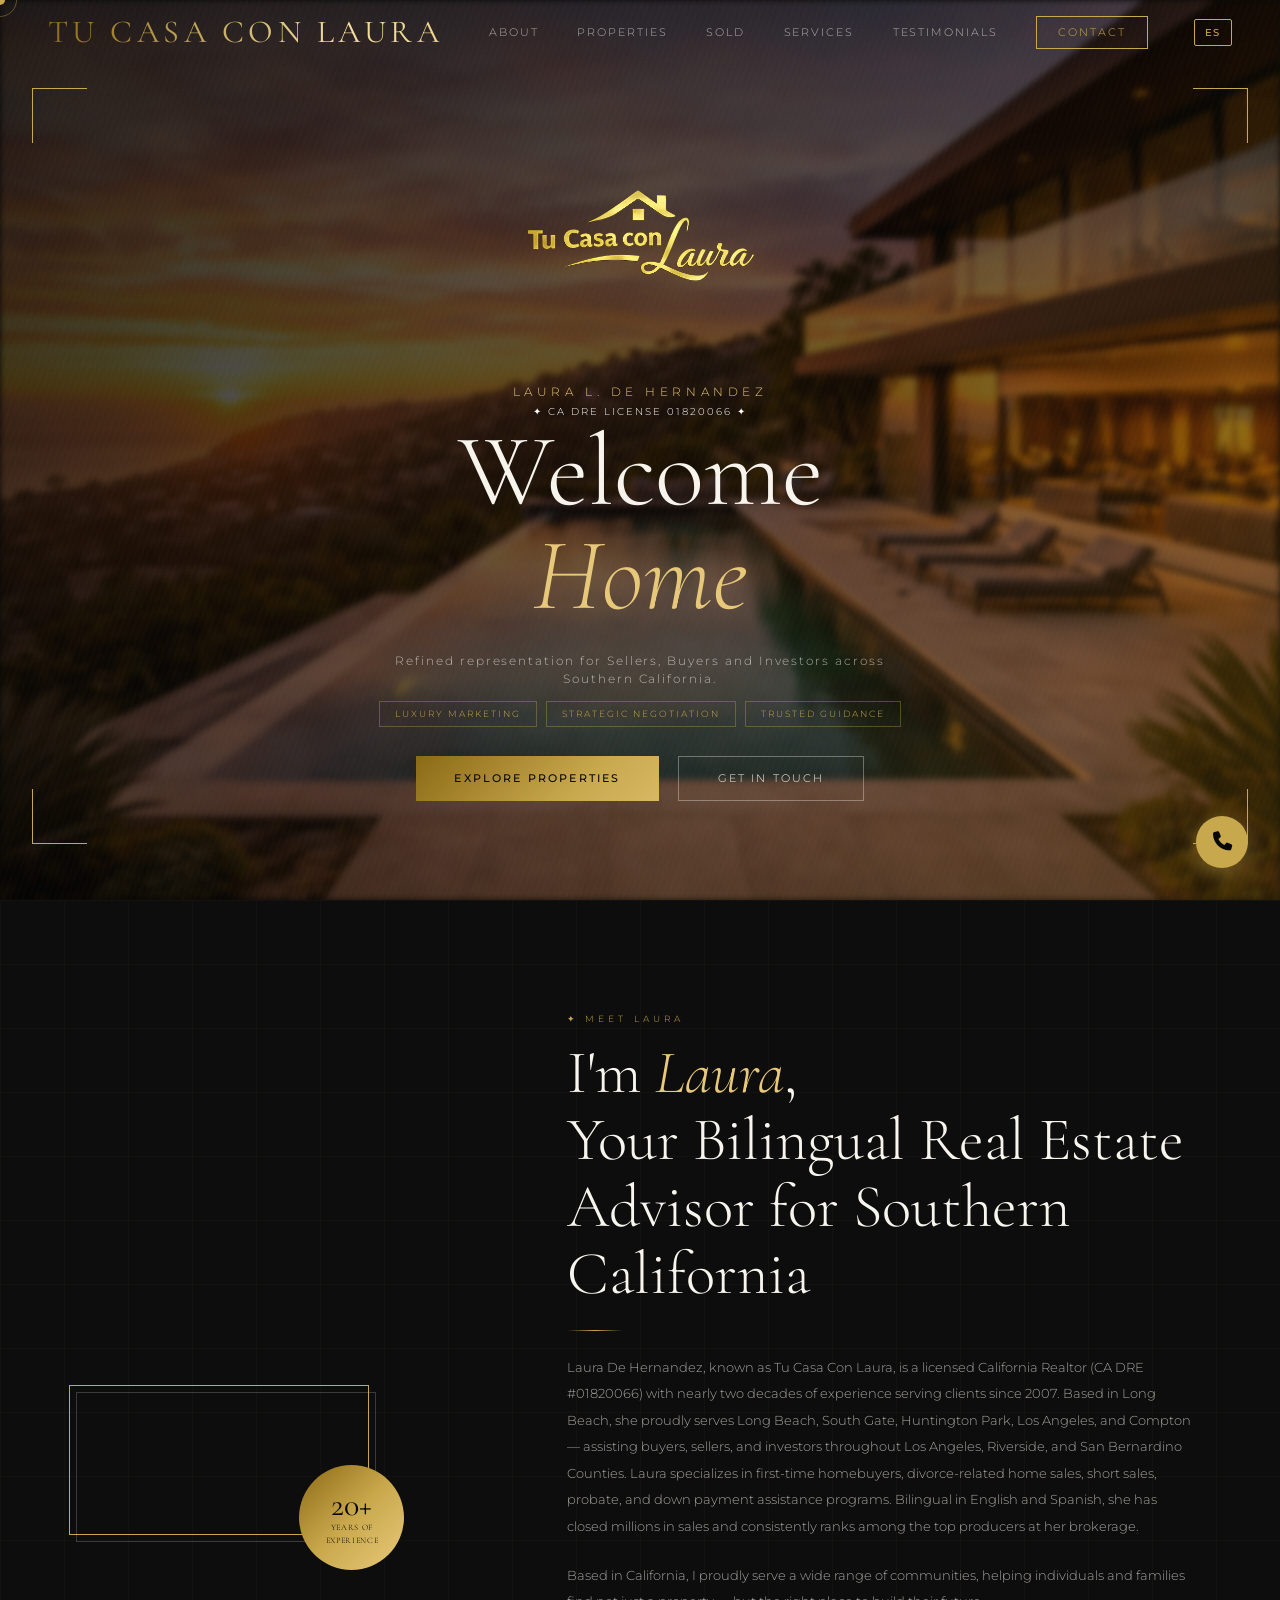
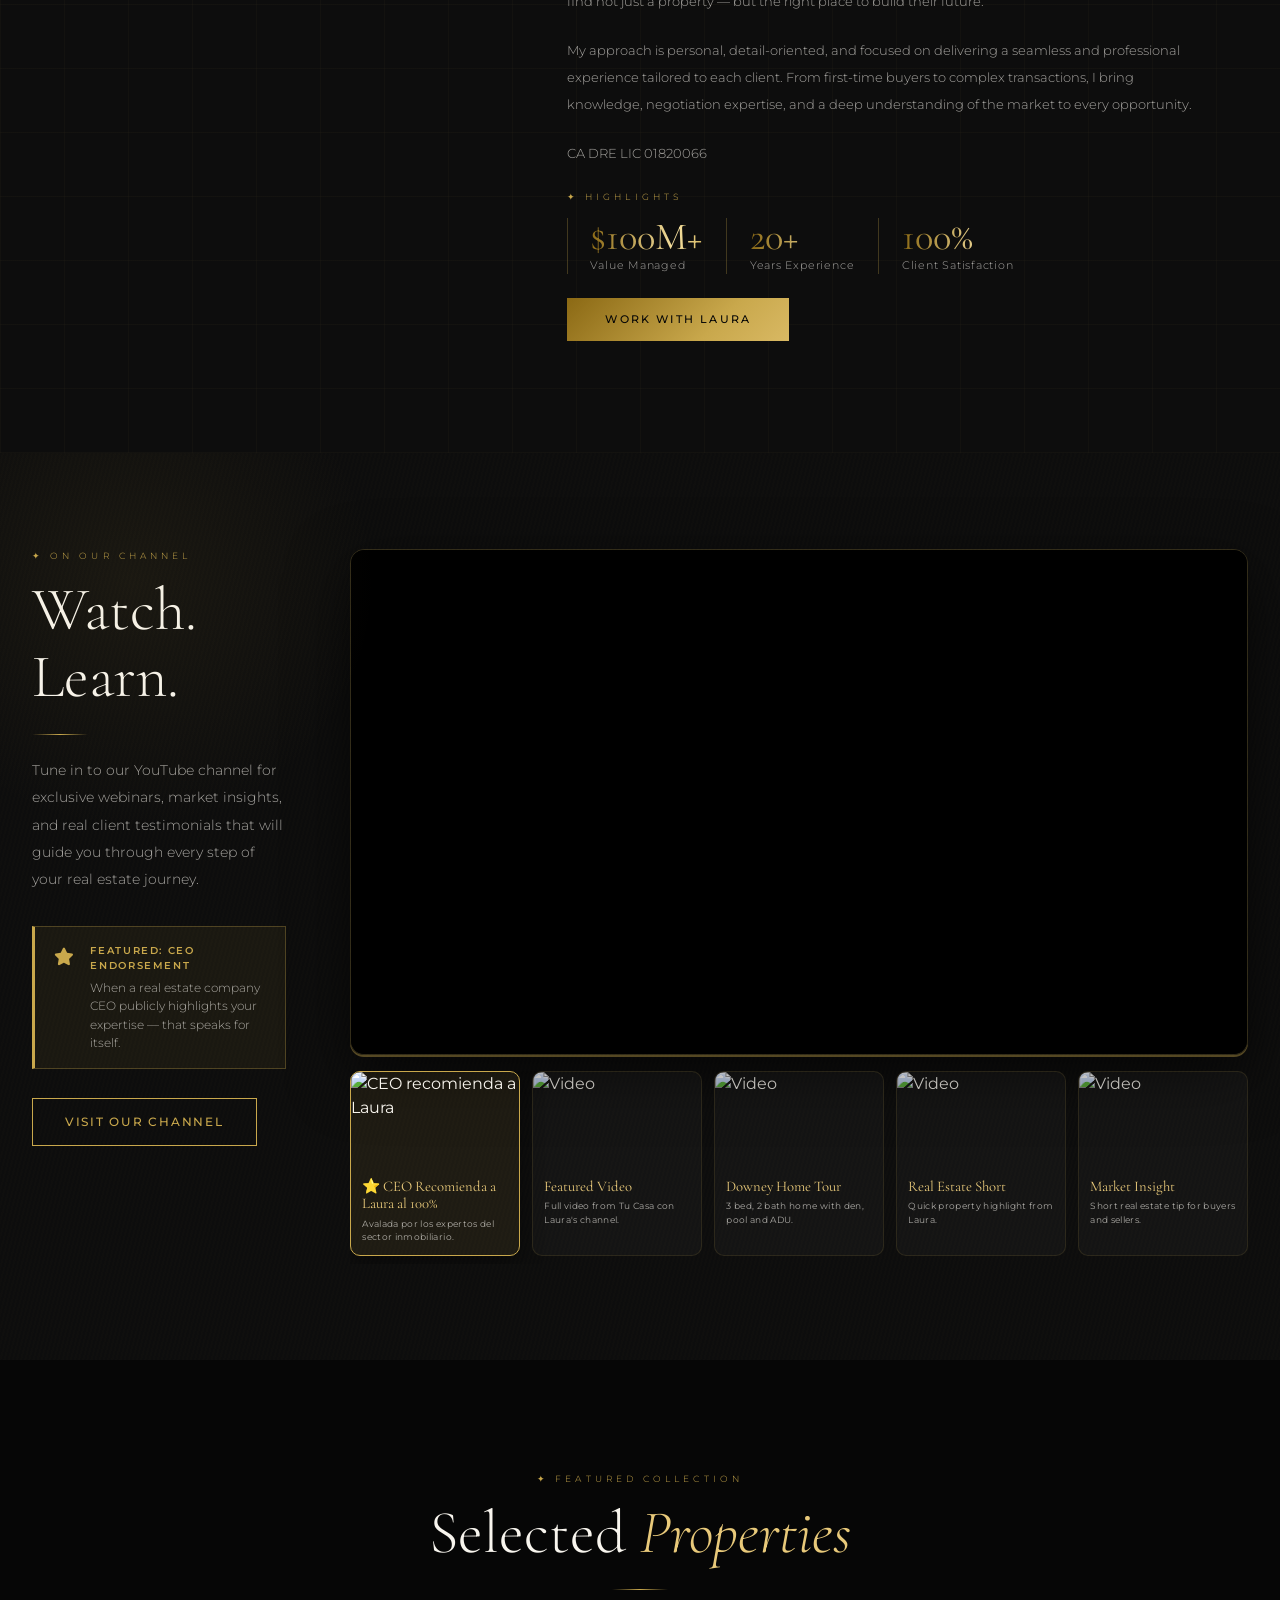
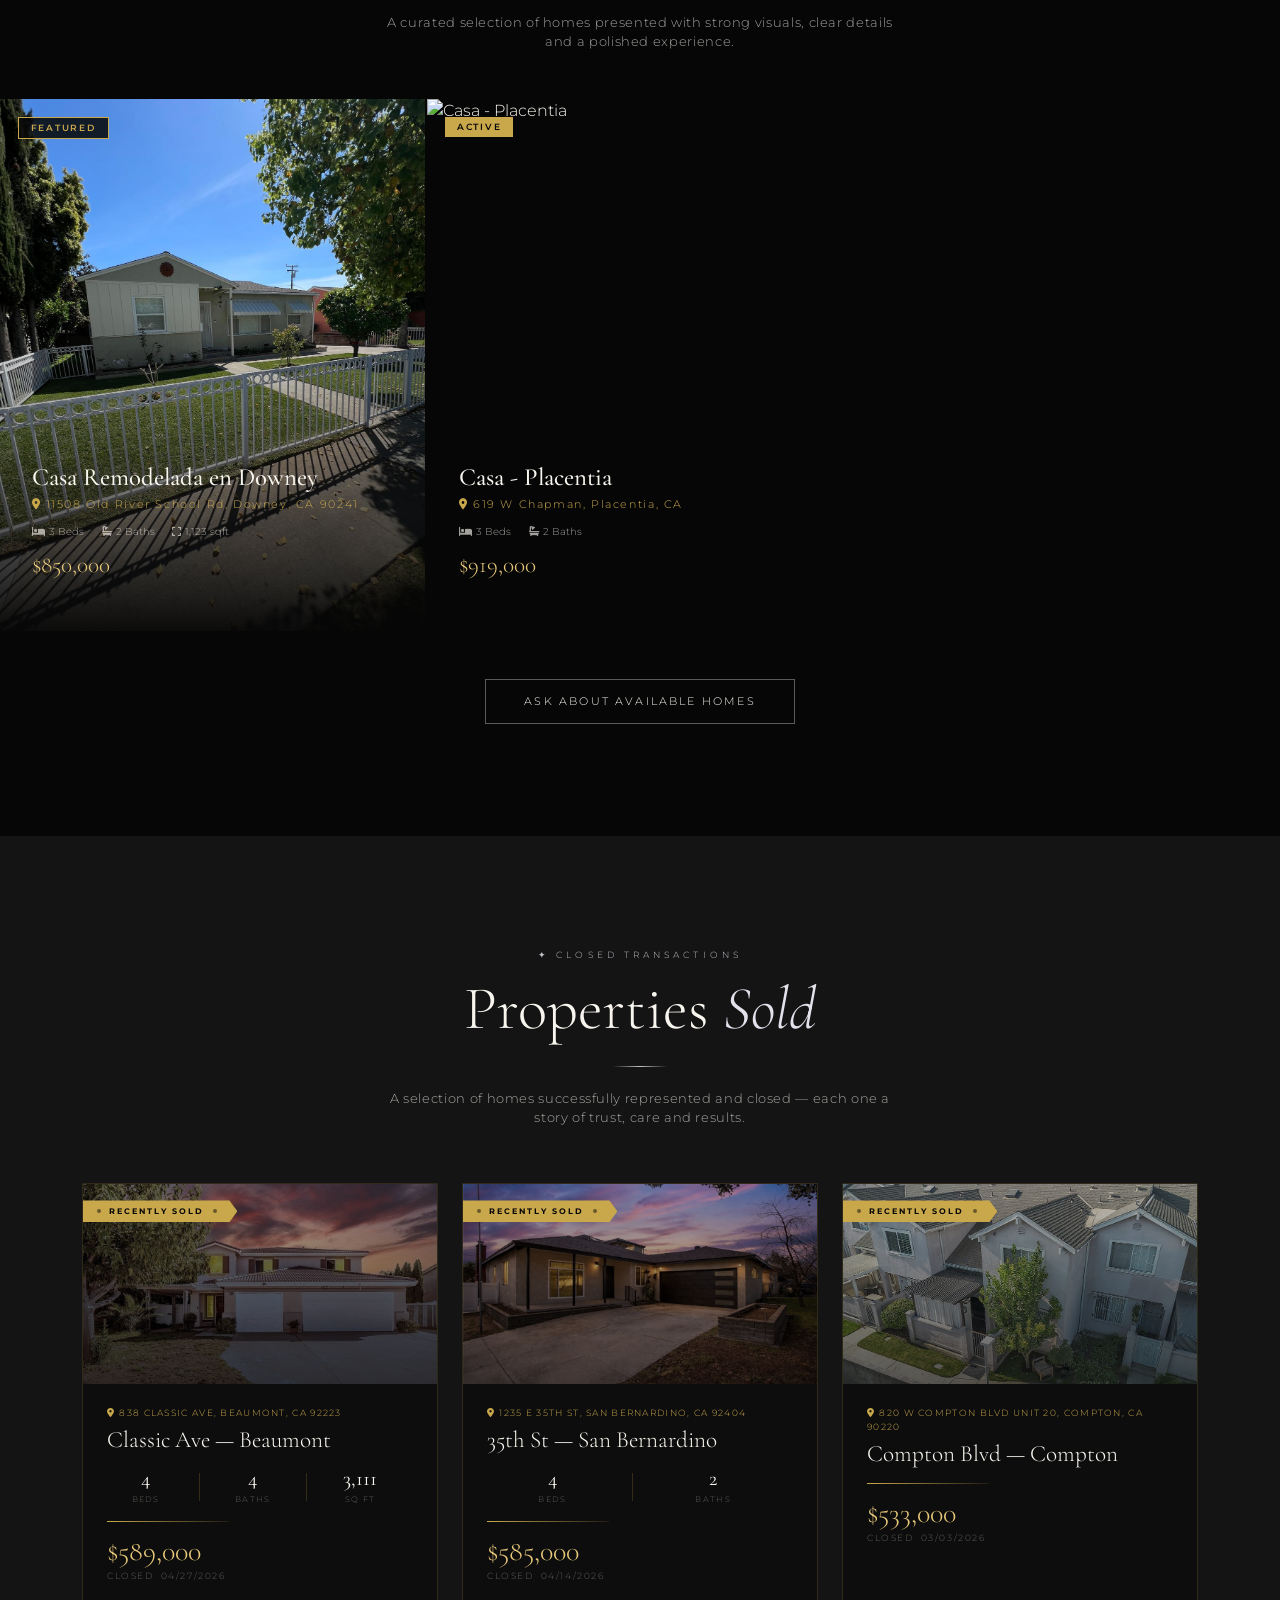
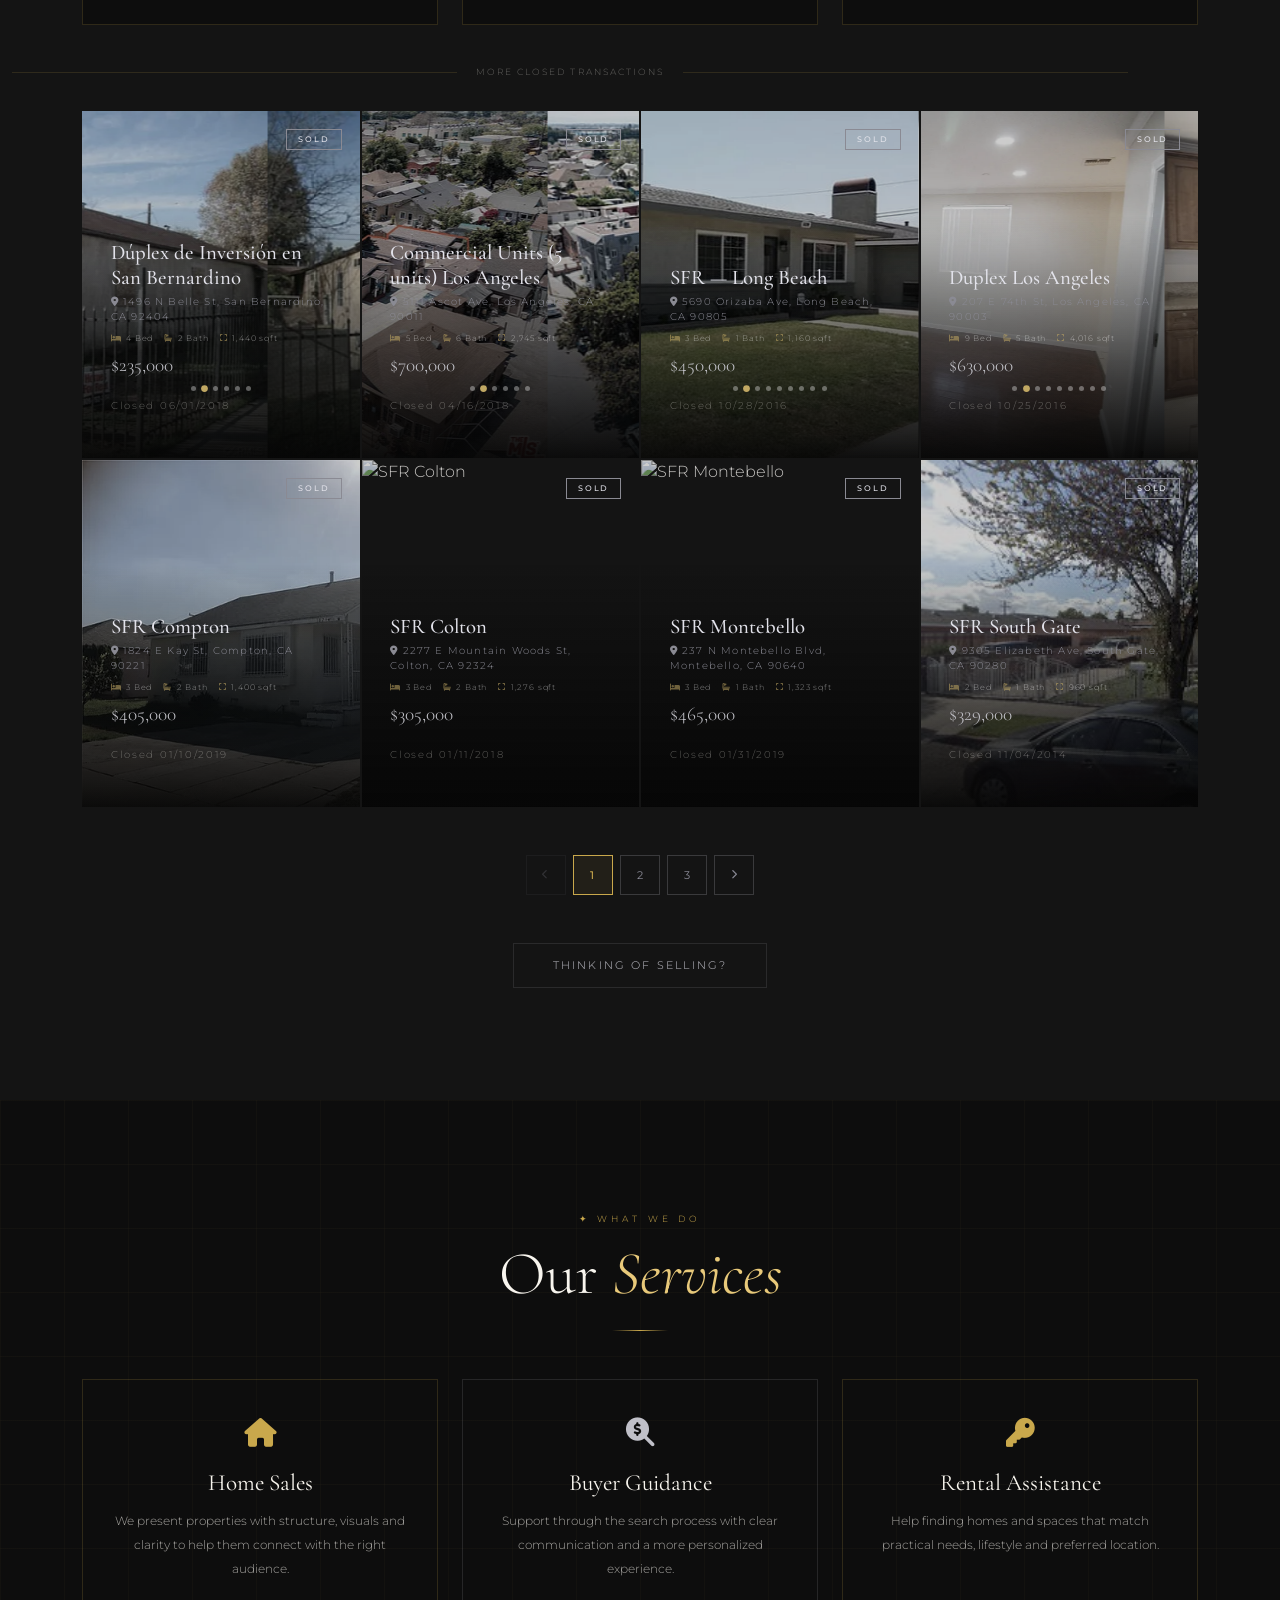
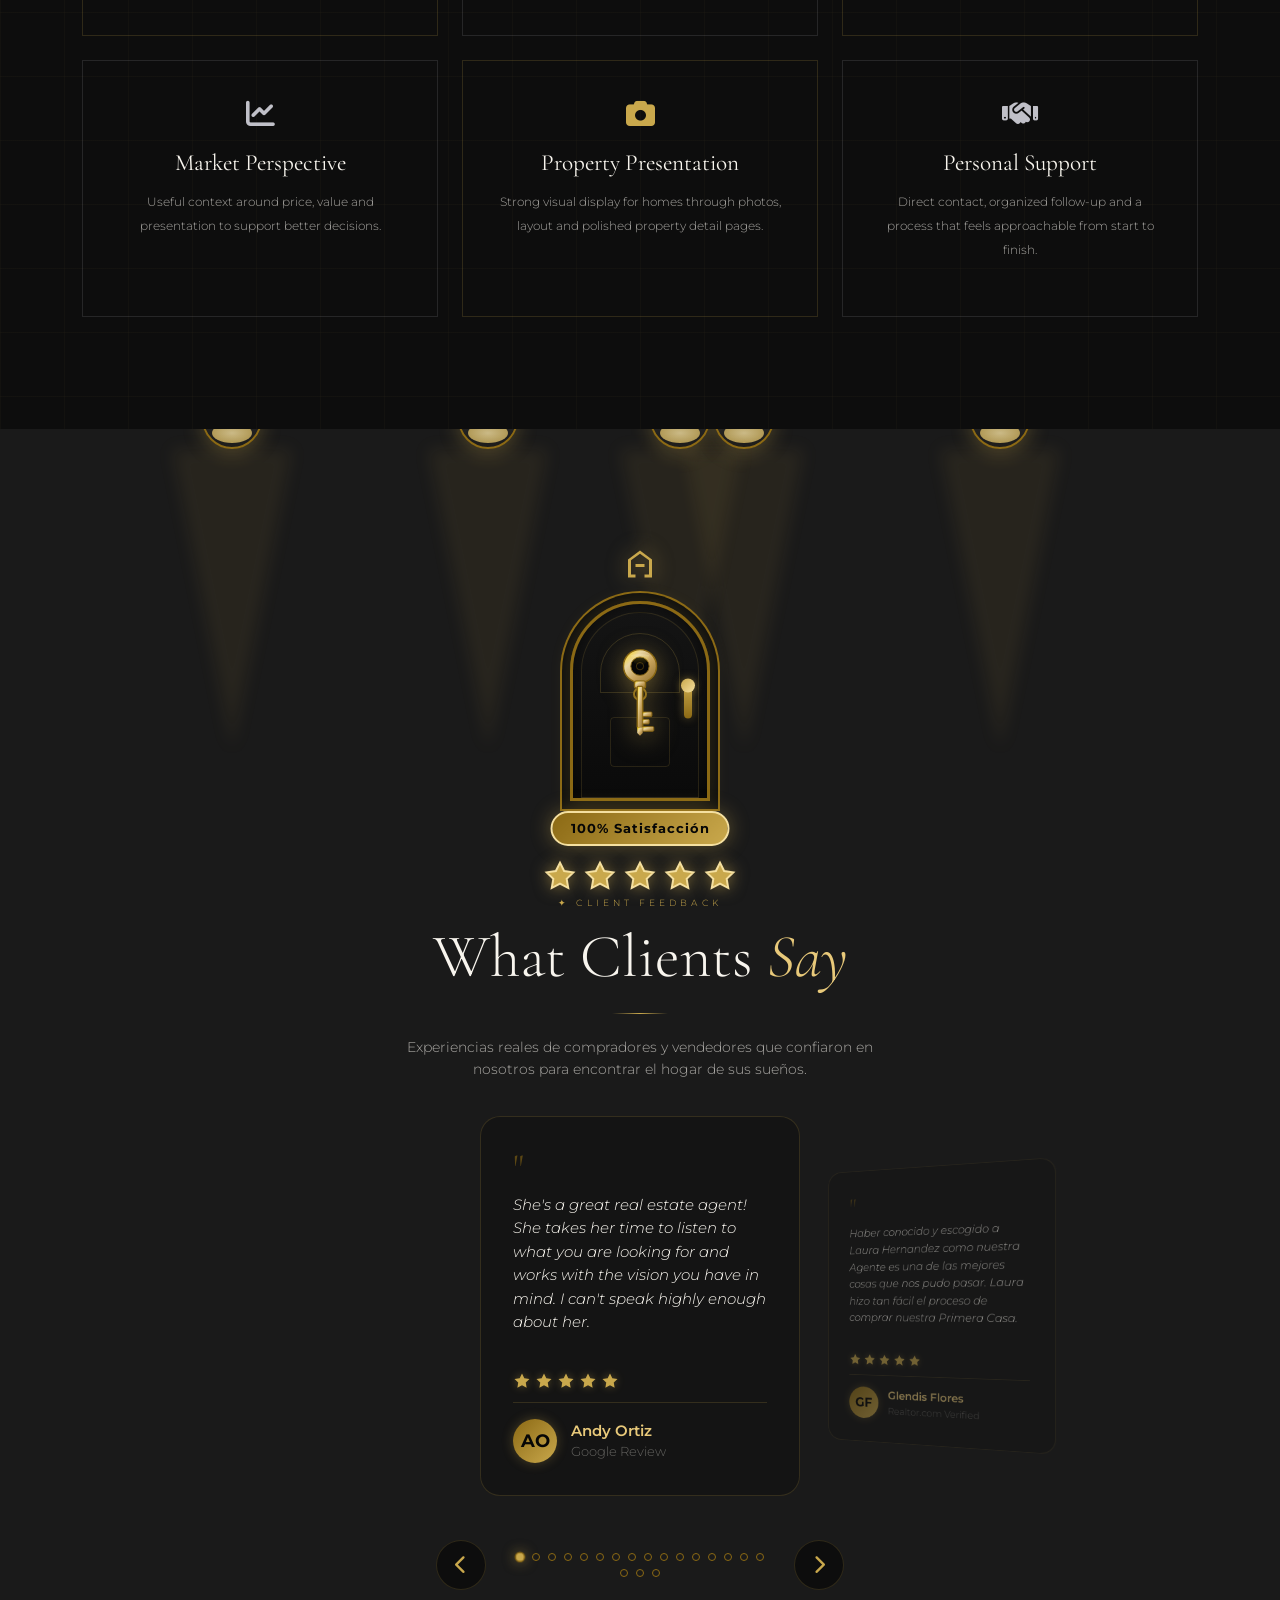
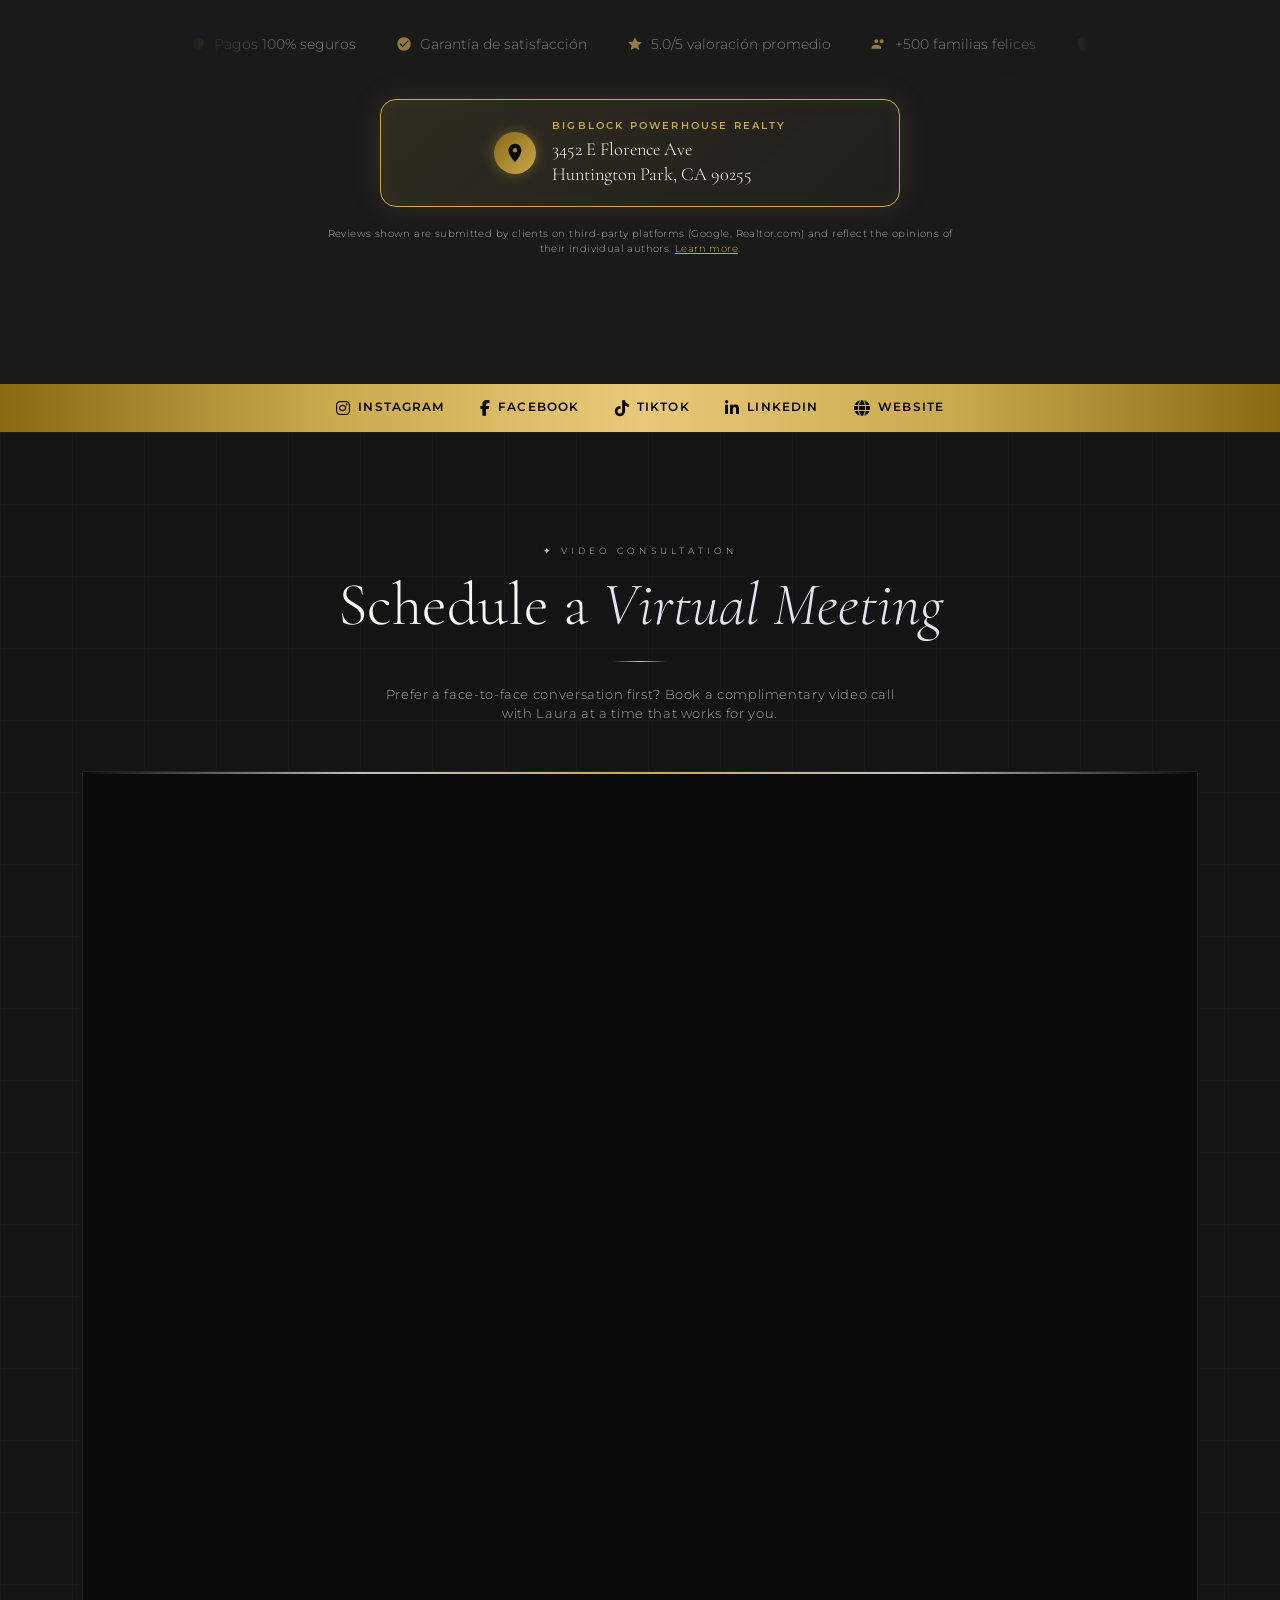
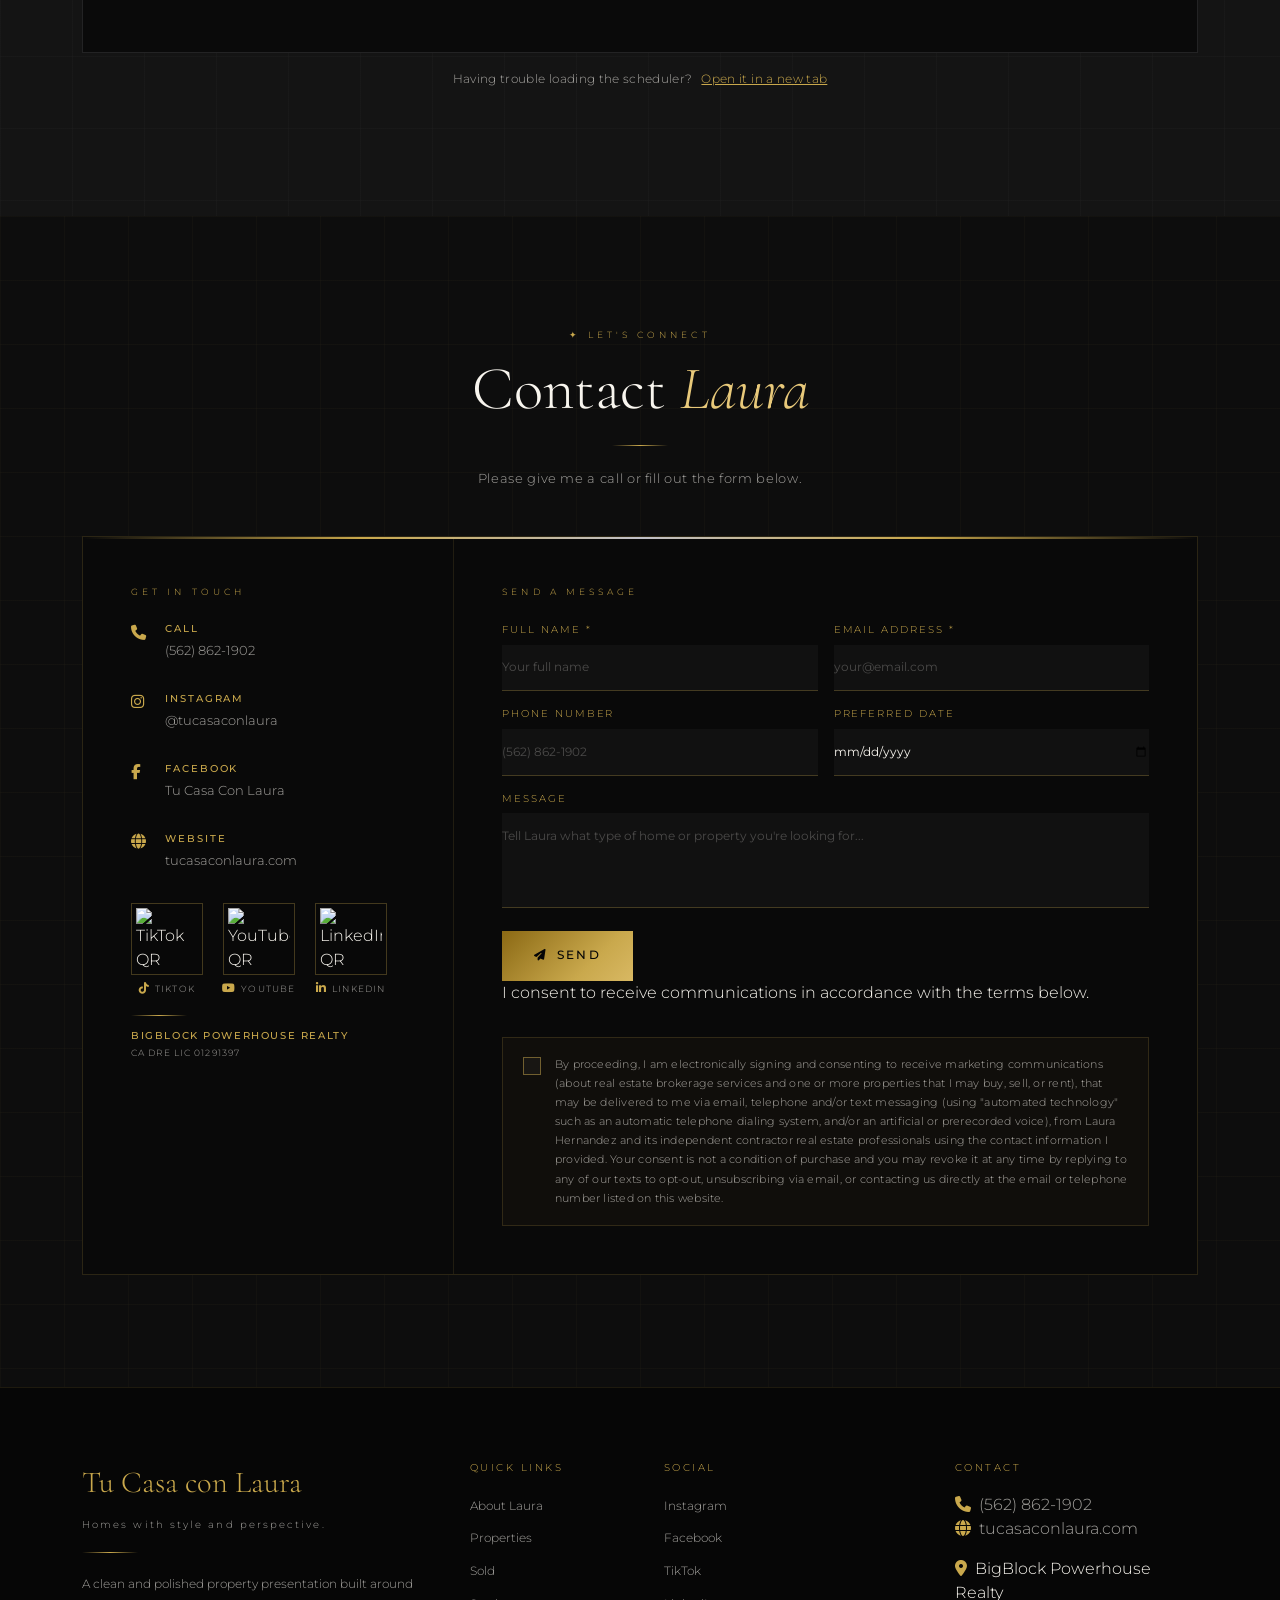
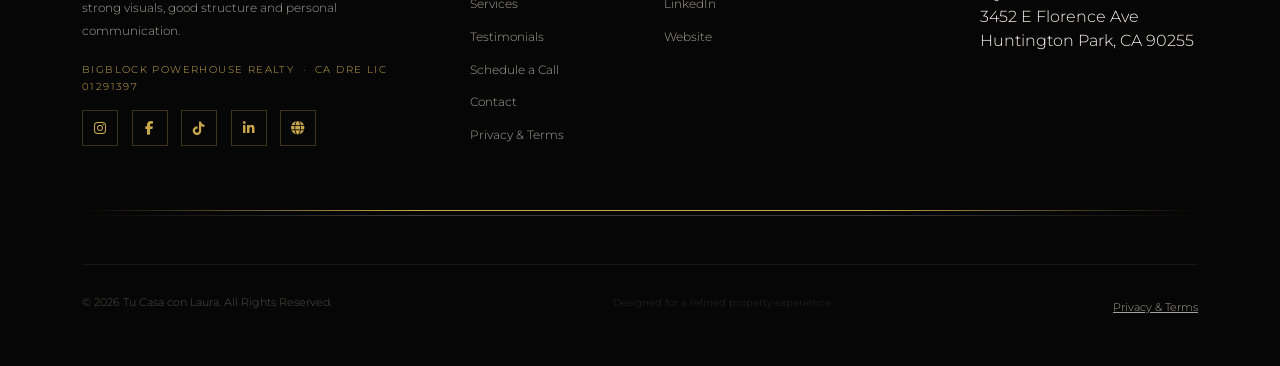
==== index.html @ 84a2553d "Work2" ====
<!DOCTYPE html>
<html lang="en">

<head>
  <meta charset="UTF-8" />
  <meta name="viewport" content="width=device-width, initial-scale=1.0" />
  <title>Laura D. Hernandez | Realtor® and Top Producer</title>

  <link rel="icon" href="assets/logo.png" type="image/png" />
  <link href="https://cdn.jsdelivr.net/npm/bootstrap@5.3.2/dist/css/bootstrap.min.css" rel="stylesheet" />
  <link href="https://fonts.googleapis.com/css2?family=Cormorant+Garamond:ital,wght@0,300;0,400;0,600;1,300;1,400;1,600&family=Montserrat:wght@200;300;400;500;600&display=swap" rel="stylesheet" />
  <link rel="stylesheet" href="https://cdnjs.cloudflare.com/ajax/libs/font-awesome/6.5.0/css/all.min.css" />
  <link rel="stylesheet" href="css/style.css" />
</head>

<body>

  <div id="cur"></div>
  <div id="cur2"></div>

  <!-- MOBILE MENU -->
  <div id="mob">
    <button id="mob-x" aria-label="Close menu"><i class="fas fa-times"></i></button>
    <a href="#about" data-i18n="nav.aboutFull">About Laura</a>
    <a href="#properties" data-i18n="nav.properties">Properties</a>
    <a href="#sold" data-i18n="nav.sold">Sold</a>
    <a href="#services" data-i18n="nav.services">Services</a>
    <a href="#testimonials" data-i18n="nav.testimonials">Testimonials</a>
    <a href="#contact" data-i18n="nav.contact">Contact</a>
    <button id="langToggleMob" class="lang-toggle lang-toggle-mob" aria-label="Switch language">
      <span id="langLabelMob">ES</span>
    </button>
  </div>

  <!-- NAVBAR CORREGIDO -->
  <nav id="nav">
    <div class="nav-inner">
      <!-- Lado Izquierdo: Logo -->
      <div class="nav-left">
        <a class="nav-logo" href="index.html">
          <div class="logo-text-wrap">
            <div class="logo-stars" aria-hidden="true">
              <span class="logo-star"></span>
              <span class="logo-star"></span>
              <span class="logo-star"></span>
              <span class="logo-star"></span>
              <span class="logo-star"></span>
              <span class="logo-star"></span>
              <span class="logo-star"></span>
              <span class="logo-star"></span>
              <span class="logo-star"></span>
              <span class="logo-star"></span>
              <span class="logo-sparkle"></span>
              <span class="logo-sparkle"></span>
              <span class="logo-sparkle"></span>
            </div>
            <span class="logo-text">Tu Casa con Laura</span>
          </div>
        </a>
      </div>

      <!-- Centro: Menú de Navegación -->
      <div class="nav-center">
        <ul class="nav-ul">
          <li><a href="#about" data-i18n="nav.about">About</a></li>
          <li><a href="#properties" data-i18n="nav.properties">Properties</a></li>
          <li><a href="#sold" data-i18n="nav.sold">Sold</a></li>
          <li><a href="#services" data-i18n="nav.services">Services</a></li>
          <li><a href="#testimonials" data-i18n="nav.testimonials">Testimonials</a></li>
          <li><a href="#contact" class="nav-cta" data-i18n="nav.contact">Contact</a></li>
        </ul>
      </div>

      <!-- Lado Derecho: Idioma + Hamburguesa (Móvil) -->
      <div class="nav-right">
        <button id="langToggle" class="lang-toggle" aria-label="Switch language">
          <span id="langLabel">ES</span>
        </button>
        <button id="hbg-btn" aria-label="Open menu"><i class="fas fa-bars"></i></button>
      </div>
    </div>
  </nav>

  <!-- HERO -->
  <section id="hero">
    <div class="h-bg" id="hBg" style="background-image:url('assets/hero/Background.png');"></div>
    <div class="h-ov"></div>
    <div class="h-sheen"></div>
    <div class="cn tl"></div>
    <div class="cn tr"></div>
    <div class="cn bl"></div>
    <div class="cn br"></div>

    <div class="h-body">
      <div class="hero-brand">
        <img src="assets/logo.png" alt="Laura L. De Hernandez logo" class="hero-logo">
        <div class="hero-name">LAURA L. DE HERNANDEZ</div>
        <p class="hero-license" style="color:#ffffff;">✦ CA DRE LICENSE 01820066 ✦</p>
      </div>

      <h1 class="h-title">
        <span data-i18n="hero.title">Welcome</span> <em data-i18n="hero.titleEm">Home</em>
      </h1>
      <p class="h-sub" data-i18n="hero.sub">
        Refined representation for Sellers, Buyers and Investors across Southern California.
      </p>
      <p class="h-pills" data-i18n="hero.pills">
        <span>Luxury marketing</span><span>Strategic negotiation</span><span>Trusted guidance</span>
      </p>
      <div class="h-btns">
        <a href="#properties" class="btn-g" data-i18n="hero.cta1">Explore Properties</a>
        <a href="#contact" class="btn-o" data-i18n="hero.cta2">Get in Touch</a>
      </div>
    </div>

    <div class="h-scr">
      <span data-i18n="hero.discover">Discover</span>
      <div class="h-line"></div>
    </div>
  </section>

  <!-- ABOUT -->
  <section id="about" class="pad bg2 grid-bg">
    <div class="container">
      <div class="row align-items-center g-5">
        <div class="col-lg-5 text-center text-lg-start rvL">
          <div class="a-wrap d-inline-block">
            <div class="a-frame"></div>
            <div class="a-frame-s"></div>
            <video src="assets/identidad/v6.mp4" alt="Laura" class="video" autoplay muted loop></video>
            <div class="a-badge">
              <strong>20+</strong>
              <small>Years of<br>Experience</small>
            </div>
          </div>
        </div>

        <div class="col-lg-7 rvR">
          <span class="lbl" data-i18n="about.label">✦ Meet Laura</span>
          <h2 class="sec-h mb-3" data-i18n="about.title">I'm <em>Laura</em>,<br>Your Bilingual Real Estate Advisor for Southern California</h2>
          <div class="mini-bar" style="margin-left:0;"></div>

          <p class="about-text" data-i18n="about.p1">
            Laura De Hernandez, known as Tu Casa Con Laura, is a licensed California Realtor (CA DRE #01820066) with nearly two decades of experience serving clients since 2007. Based in Long Beach, she serves Long Beach, South Gate, Huntington Park, Los Angeles, and Compton — assisting buyers, sellers, and investors throughout Los Angeles, Riverside, and San Bernardino Counties.
          </p>
          <p class="about-text" data-i18n="about.p2">
            Based in California, I proudly serve a wide range of communities, helping individuals and families find not just a property — but the right place to build their future.
          </p>
          <p class="about-text" data-i18n="about.p3">
            My approach is personal, detail-oriented, and focused on delivering a seamless and professional experience tailored to each client. From first-time buyers to complex transactions, I bring knowledge, negotiation expertise, and a deep understanding of the market to every opportunity.
          </p>
          <p class="about-text">CA DRE LIC 01820066</p>

          <span class="lbl mt-4 d-block" data-i18n="about.highlights">✦ Highlights</span>

          <div class="row g-4 mb-4">
            <div class="col-auto">
              <div class="a-stat">
                <strong class="shim" data-val="100" data-pre="$" data-sfx="M+">$100M+</strong>
                <p data-i18n="about.stat1">Value Managed</p>
              </div>
            </div>
            <div class="col-auto">
              <div class="a-stat">
                <strong class="shim" data-val="20" data-sfx="+">20+</strong>
                <p data-i18n="about.stat2">Years Experience</p>
              </div>
            </div>
            <div class="col-auto">
              <div class="a-stat">
                <strong class="shim" data-val="100" data-sfx="%">100%</strong>
                <p data-i18n="about.stat3">Client Satisfaction</p>
              </div>
            </div>
          </div>

          <a href="#contact" class="btn-g" data-i18n="about.cta">Work With Laura</a>
        </div>
      </div>
    </div>
  </section>

  <!-- YOUTUBE / CHANNEL INVITE -->
  <section id="channel" class="yt-section">
    <div class="yt-inner">

      <!-- Left: text -->
      <div class="yt-copy rv">
        <span class="lbl" data-i18n="yt.label">✦ On Our Channel</span>
        <h2 class="sec-h" data-i18n="yt.title">Watch. Learn.<br><em data-i18n="yt.titleEm">Get Inspired.</em></h2>
        <div class="mini-bar" style="margin-left:0;"></div>
        <p class="yt-desc" data-i18n="yt.desc">
          Tune in to our YouTube channel for exclusive webinars, market insights,
          and real client testimonials that will guide you through every step of
          your real estate journey.
        </p>
        <div class="yt-featured-badge">
          <div class="yt-badge-icon"><i class="fas fa-star"></i></div>
          <div class="yt-badge-text">
            <strong>Featured: CEO Endorsement</strong>
            <p>When a real estate company CEO publicly highlights your expertise — that speaks for itself.</p>
          </div>
        </div>
        <a href="https://www.youtube.com/@tucasaconlaura" target="_blank" rel="noopener" class="yt-cta" data-i18n="yt.cta">
          <i class="fab fa-youtube"></i>
          <span>Visit Our Channel</span>
        </a>
      </div>

      <!-- Right: video embed -->
      <div class="yt-embed rv">
        <div class="yt-pro-layout">

          <div class="yt-featured-video">
            <iframe id="mainVideo" src="https://www.youtube.com/embed/Mp0CxRJPrhk?rel=0&modestbranding=1"
              title="CEO recomienda a Laura al 100%" frameborder="0"
              allow="accelerometer; autoplay; clipboard-write; encrypted-media; gyroscope; picture-in-picture; web-share"
              allowfullscreen>
            </iframe>
          </div>

          <div class="yt-playlist">
            <button class="yt-video-item active" type="button" data-video="Mp0CxRJPrhk">
              <img src="https://img.youtube.com/vi/Mp0CxRJPrhk/hqdefault.jpg" alt="CEO recomienda a Laura">
              <div>
                <span>⭐ CEO Recomienda a Laura al 100%</span>
                <small>Avalada por los expertos del sector inmobiliario.</small>
              </div>
            </button>
            <button class="yt-video-item" type="button" data-video="Ya_OWZwyD8A">
              <img src="https://img.youtube.com/vi/Ya_OWZwyD8A/hqdefault.jpg" alt="Video">
              <div>
                <span>Featured Video</span>
                <small>Full video from Tu Casa con Laura's channel.</small>
              </div>
            </button>
            <button class="yt-video-item" type="button" data-video="ziCRrKRrAQo">
              <img src="https://img.youtube.com/vi/ziCRrKRrAQo/hqdefault.jpg" alt="Video">
              <div>
                <span>Downey Home Tour</span>
                <small>3 bed, 2 bath home with den, pool and ADU.</small>
              </div>
            </button>
            <button class="yt-video-item" type="button" data-video="hsi0SEGWwGI">
              <img src="https://img.youtube.com/vi/hsi0SEGWwGI/hqdefault.jpg" alt="Video">
              <div>
                <span>Real Estate Short</span>
                <small>Quick property highlight from Laura.</small>
              </div>
            </button>
            <button class="yt-video-item" type="button" data-video="jcjfBSytcys">
              <img src="https://img.youtube.com/vi/jcjfBSytcys/hqdefault.jpg" alt="Video">
              <div>
                <span>Market Insight</span>
                <small>Short real estate tip for buyers and sellers.</small>
              </div>
            </button>
          </div>

        </div>
      </div>

    </div>
  </section>

  <!-- PROPERTIES -->
  <section id="properties" class="pad">
    <div class="container mb-5">
      <div class="text-center rv">
        <span class="lbl" data-i18n="props.label">✦ Featured Collection</span>
        <h2 class="sec-h" data-i18n="props.title">Selected <em>Properties</em></h2>
        <div class="mini-bar"></div>
        <p class="section-sub" data-i18n="props.sub">
          A curated selection of homes presented with strong visuals, clear details and a polished experience.
        </p>
      </div>
    </div>
    <div class="p-grid" id="propertiesGrid"></div>
    <div class="text-center mt-5 rv">
      <a href="#contact" class="btn-o" data-i18n="props.cta">Ask About Available Homes &nbsp;<i class="fas fa-arrow-right fa-xs"></i></a>
    </div>
  </section>

  <!-- SOLD PROPERTIES -->
  <section id="sold" class="bg3 silver-grid-bg" style="padding:7rem 0;">
    <div class="container mb-5">
      <div class="text-center rv">
        <span class="lbl lbl-s" data-i18n="sold.label">✦ Closed Transactions</span>
        <h2 class="sec-h" data-i18n="sold.title">Properties <em class="silver">Sold</em></h2>
        <div class="mini-bar-s"></div>
        <p class="section-sub" data-i18n="sold.sub">
          A selection of homes successfully represented and closed — each one a story of trust, care and results.
        </p>
      </div>
    </div>
    <div class="sold-featured-wrap container" id="soldFeatured"></div>
    <div class="sold-more-label container" id="soldMoreLabel">
      <div class="sold-more-line"></div>
      <span>More Closed Transactions</span>
      <div class="sold-more-line"></div>
    </div>
    <div class="sold-grid container" id="soldGrid"></div>
    <div id="soldPagination" class="sold-pagination container" style="display:none;"></div>
    <div class="text-center mt-5 rv">
      <a href="#contact" class="btn-s" data-i18n="sold.cta">Thinking of Selling? &nbsp;<i class="fas fa-arrow-right fa-xs"></i></a>
    </div>
  </section>

  <!-- SERVICES -->
  <section id="services" class="pad bg2 grid-bg">
    <div class="container">
      <div class="text-center mb-5 rv">
        <span class="lbl" data-i18n="services.label">✦ What We Do</span>
        <h2 class="sec-h" data-i18n="services.title">Our <em>Services</em></h2>
        <div class="mini-bar"></div>
      </div>
      <div class="row g-4">
        <div class="col-md-6 col-lg-4"><div class="s-card"><i class="fas fa-home"></i><h4 data-i18n="services.s1.title">Home Sales</h4><p data-i18n="services.s1.desc">We present properties with structure, visuals and clarity to help them connect with the right audience.</p></div></div>
        <div class="col-md-6 col-lg-4"><div class="s-card silver-card"><i class="fas fa-search-dollar"></i><h4 data-i18n="services.s2.title">Buyer Guidance</h4><p data-i18n="services.s2.desc">Support through the search process with clear communication and a more personalized experience.</p></div></div>
        <div class="col-md-6 col-lg-4"><div class="s-card"><i class="fas fa-key"></i><h4 data-i18n="services.s3.title">Rental Assistance</h4><p data-i18n="services.s3.desc">Help finding homes and spaces that match practical needs, lifestyle and preferred location.</p></div></div>
        <div class="col-md-6 col-lg-4"><div class="s-card silver-card"><i class="fas fa-chart-line"></i><h4 data-i18n="services.s4.title">Market Perspective</h4><p data-i18n="services.s4.desc">Useful context around price, value and presentation to support better decisions.</p></div></div>
        <div class="col-md-6 col-lg-4"><div class="s-card"><i class="fas fa-camera"></i><h4 data-i18n="services.s5.title">Property Presentation</h4><p data-i18n="services.s5.desc">Strong visual display for homes through photos, layout and polished property detail pages.</p></div></div>
        <div class="col-md-6 col-lg-4"><div class="s-card silver-card"><i class="fas fa-handshake"></i><h4 data-i18n="services.s6.title">Personal Support</h4><p data-i18n="services.s6.desc">Direct contact, organized follow-up and a process that feels approachable from start to finish.</p></div></div>
      </div>
    </div>
  </section>

  <!-- TESTIMONIALS -->
  <section id="testimonials" class="pad bg4 gr-wrapper">
    <div class="gr-particles" id="grParticles"></div>

    <!-- LIGHTING FIXTURES -->
    <div class="gr-lighting-bar">
      <div class="gr-spotlight"><div class="gr-spotlight-housing"></div><div class="gr-light-beam"></div></div>
      <div class="gr-spotlight"><div class="gr-spotlight-housing"></div><div class="gr-light-beam"></div></div>
      <div class="gr-spotlight"><div class="gr-spotlight-housing"></div><div class="gr-light-beam"></div></div>
      <div class="gr-spotlight"><div class="gr-spotlight-housing"></div><div class="gr-light-beam"></div></div>
      <div class="gr-spotlight"><div class="gr-spotlight-housing"></div><div class="gr-light-beam"></div></div>
    </div>

    <!-- KEY & DOOR ANIMATION SCENE -->
    <div class="gr-key-door-scene">
      <div class="gr-floating-house-icon">
        <svg viewBox="0 0 24 24"><path d="M12 3L4 9v12h5v-7h6v7h5V9L12 3zm0 2.2L18 9.5V19h-3v-7H9v7H6V9.5l6-4.3z"/></svg>
      </div>
      <div class="gr-sparkle"></div>
      <div class="gr-sparkle"></div>
      <div class="gr-sparkle"></div>
      <div class="gr-sparkle"></div>
      <div class="gr-sparkle"></div>
      <div class="gr-door-frame">
        <div class="gr-door-panel"></div>
        <div class="gr-keyhole"><div class="gr-keyhole-circle"></div><div class="gr-keyhole-slot"></div></div>
        <div class="gr-door-handle"></div>
      </div>
      <div class="gr-door-glow"></div>
      <div class="gr-door-rays">
        <div class="gr-ray-extra"></div>
        <div class="gr-ray-extra"></div>
        <div class="gr-ray-extra"></div>
      </div>
      <div class="gr-animated-key-wrapper">
        <svg class="gr-key-svg" viewBox="0 0 60 120" xmlns="http://www.w3.org/2000/svg">
          <circle class="gr-key-bow" cx="30" cy="22" r="18" />
          <circle class="gr-key-bow-inner" cx="30" cy="22" r="10" />
          <circle cx="30" cy="22" r="4" fill="var(--bk)" stroke="var(--gold-d)" stroke-width="0.5" />
          <rect class="gr-key-shaft" x="24" y="38" width="12" height="8" rx="2" />
          <rect class="gr-key-shaft" x="27" y="44" width="6" height="45" rx="1" />
          <rect class="gr-key-teeth" x="33" y="72" width="10" height="5" rx="1" />
          <rect class="gr-key-teeth" x="33" y="80" width="7" height="5" rx="1" />
          <rect class="gr-key-teeth" x="33" y="88" width="12" height="5" rx="1" />
          <path class="gr-key-tip" d="M27 89 L33 89 L33 95 L30 98 L27 95 Z" />
          <path class="gr-key-shine" d="M20 10 Q30 8 40 10 Q38 20 30 22 Q22 20 20 10" fill="url(#grGoldShine)" opacity="0.4" />
          <rect class="gr-key-shine" x="28" y="46" width="2" height="40" fill="url(#grGoldShine)" opacity="0.3" rx="1" />
        </svg>
      </div>
      <div class="gr-satisfaction-badge">100% Satisfacción</div>
    </div>

    <!-- SVG Gradients (scoped) -->
    <svg width="0" height="0" style="position:absolute;">
      <defs>
        <linearGradient id="grGoldGradient" x1="0%" y1="0%" x2="100%" y2="100%">
          <stop offset="0%" style="stop-color:#FFD700;stop-opacity:1" />
          <stop offset="30%" style="stop-color:#E8D5A3;stop-opacity:1" />
          <stop offset="60%" style="stop-color:#C5A059;stop-opacity:1" />
          <stop offset="100%" style="stop-color:#8B6D2F;stop-opacity:1" />
        </linearGradient>
        <linearGradient id="grGoldShine" x1="0%" y1="0%" x2="0%" y2="100%">
          <stop offset="0%" style="stop-color:#FFF8DC;stop-opacity:0.8" />
          <stop offset="50%" style="stop-color:#FFD700;stop-opacity:0.3" />
          <stop offset="100%" style="stop-color:#8B6D2F;stop-opacity:0" />
        </linearGradient>
      </defs>
    </svg>

    <!-- ANIMATED STAR RATING -->
    <div class="gr-star-rating" id="grStarRating">
      <div class="gr-star" data-star="1"><svg viewBox="0 0 24 24"><path d="M12 2l3.09 6.26L22 9.27l-5 4.87 1.18 6.88L12 17.77l-6.18 3.25L7 14.14 2 9.27l6.91-1.01L12 2z"/></svg></div>
      <div class="gr-star" data-star="2"><svg viewBox="0 0 24 24"><path d="M12 2l3.09 6.26L22 9.27l-5 4.87 1.18 6.88L12 17.77l-6.18 3.25L7 14.14 2 9.27l6.91-1.01L12 2z"/></svg></div>
      <div class="gr-star" data-star="3"><svg viewBox="0 0 24 24"><path d="M12 2l3.09 6.26L22 9.27l-5 4.87 1.18 6.88L12 17.77l-6.18 3.25L7 14.14 2 9.27l6.91-1.01L12 2z"/></svg></div>
      <div class="gr-star" data-star="4"><svg viewBox="0 0 24 24"><path d="M12 2l3.09 6.26L22 9.27l-5 4.87 1.18 6.88L12 17.77l-6.18 3.25L7 14.14 2 9.27l6.91-1.01L12 2z"/></svg></div>
      <div class="gr-star" data-star="5"><svg viewBox="0 0 24 24"><path d="M12 2l3.09 6.26L22 9.27l-5 4.87 1.18 6.88L12 17.77l-6.18 3.25L7 14.14 2 9.27l6.91-1.01L12 2z"/></svg></div>
    </div>

    <div class="text-center mb-3 rv">
      <span class="lbl" data-i18n="test.label">✦ Client Feedback</span>
      <h2 class="sec-h" data-i18n="test.title">What Clients <em>Say</em></h2>
      <div class="mini-bar"></div>
      <p class="gr-subtitle">Experiencias reales de compradores y vendedores que confiaron en nosotros para encontrar el hogar de sus sueños.</p>
    </div>

    <div class="gr-stage">
      <div class="gr-track" id="grTrack">

        <div class="gr-card" data-index="0" data-rating="5">
          <span class="gr-quote">"</span>
          <p class="gr-text">She's a great real estate agent! She takes her time to listen to what you are looking for and works with the vision you have in mind. I can't speak highly enough about her.</p>
          <div class="gr-stars"><svg viewBox="0 0 24 24"><path d="M12 2l3.09 6.26L22 9.27l-5 4.87 1.18 6.88L12 17.77l-6.18 3.25L7 14.14 2 9.27l6.91-1.01L12 2z"/></svg><svg viewBox="0 0 24 24"><path d="M12 2l3.09 6.26L22 9.27l-5 4.87 1.18 6.88L12 17.77l-6.18 3.25L7 14.14 2 9.27l6.91-1.01L12 2z"/></svg><svg viewBox="0 0 24 24"><path d="M12 2l3.09 6.26L22 9.27l-5 4.87 1.18 6.88L12 17.77l-6.18 3.25L7 14.14 2 9.27l6.91-1.01L12 2z"/></svg><svg viewBox="0 0 24 24"><path d="M12 2l3.09 6.26L22 9.27l-5 4.87 1.18 6.88L12 17.77l-6.18 3.25L7 14.14 2 9.27l6.91-1.01L12 2z"/></svg><svg viewBox="0 0 24 24"><path d="M12 2l3.09 6.26L22 9.27l-5 4.87 1.18 6.88L12 17.77l-6.18 3.25L7 14.14 2 9.27l6.91-1.01L12 2z"/></svg></div>
          <div class="gr-author"><div class="gr-avatar">AO</div><div class="gr-info"><h4>Andy Ortiz</h4><span>Google Review</span></div></div>
        </div>

        <div class="gr-card" data-index="1" data-rating="5">
          <span class="gr-quote">"</span>
          <p class="gr-text">Haber conocido y escogido a Laura Hernandez como nuestra Agente es una de las mejores cosas que nos pudo pasar. Laura hizo tan fácil el proceso de comprar nuestra Primera Casa.</p>
          <div class="gr-stars"><svg viewBox="0 0 24 24"><path d="M12 2l3.09 6.26L22 9.27l-5 4.87 1.18 6.88L12 17.77l-6.18 3.25L7 14.14 2 9.27l6.91-1.01L12 2z"/></svg><svg viewBox="0 0 24 24"><path d="M12 2l3.09 6.26L22 9.27l-5 4.87 1.18 6.88L12 17.77l-6.18 3.25L7 14.14 2 9.27l6.91-1.01L12 2z"/></svg><svg viewBox="0 0 24 24"><path d="M12 2l3.09 6.26L22 9.27l-5 4.87 1.18 6.88L12 17.77l-6.18 3.25L7 14.14 2 9.27l6.91-1.01L12 2z"/></svg><svg viewBox="0 0 24 24"><path d="M12 2l3.09 6.26L22 9.27l-5 4.87 1.18 6.88L12 17.77l-6.18 3.25L7 14.14 2 9.27l6.91-1.01L12 2z"/></svg><svg viewBox="0 0 24 24"><path d="M12 2l3.09 6.26L22 9.27l-5 4.87 1.18 6.88L12 17.77l-6.18 3.25L7 14.14 2 9.27l6.91-1.01L12 2z"/></svg></div>
          <div class="gr-author"><div class="gr-avatar">GF</div><div class="gr-info"><h4>Glendis Flores</h4><span>Realtor.com Verified</span></div></div>
        </div>

        <div class="gr-card" data-index="2" data-rating="5">
          <span class="gr-quote">"</span>
          <p class="gr-text">Hands down the best realtor you could ask for. Laura was extremely patient with us, never pushy, and genuinely cared about finding us the right home. 5 stars all the way!</p>
          <div class="gr-stars"><svg viewBox="0 0 24 24"><path d="M12 2l3.09 6.26L22 9.27l-5 4.87 1.18 6.88L12 17.77l-6.18 3.25L7 14.14 2 9.27l6.91-1.01L12 2z"/></svg><svg viewBox="0 0 24 24"><path d="M12 2l3.09 6.26L22 9.27l-5 4.87 1.18 6.88L12 17.77l-6.18 3.25L7 14.14 2 9.27l6.91-1.01L12 2z"/></svg><svg viewBox="0 0 24 24"><path d="M12 2l3.09 6.26L22 9.27l-5 4.87 1.18 6.88L12 17.77l-6.18 3.25L7 14.14 2 9.27l6.91-1.01L12 2z"/></svg><svg viewBox="0 0 24 24"><path d="M12 2l3.09 6.26L22 9.27l-5 4.87 1.18 6.88L12 17.77l-6.18 3.25L7 14.14 2 9.27l6.91-1.01L12 2z"/></svg><svg viewBox="0 0 24 24"><path d="M12 2l3.09 6.26L22 9.27l-5 4.87 1.18 6.88L12 17.77l-6.18 3.25L7 14.14 2 9.27l6.91-1.01L12 2z"/></svg></div>
          <div class="gr-author"><div class="gr-avatar">JH</div><div class="gr-info"><h4>Juan Luis Hernandez</h4><span>Google Review</span></div></div>
        </div>

        <div class="gr-card" data-index="3" data-rating="5">
          <span class="gr-quote">"</span>
          <p class="gr-text">Excelente servicio, muy profesional y confiable. Apreciamos mucho tu dedicación y apoyo.</p>
          <div class="gr-stars"><svg viewBox="0 0 24 24"><path d="M12 2l3.09 6.26L22 9.27l-5 4.87 1.18 6.88L12 17.77l-6.18 3.25L7 14.14 2 9.27l6.91-1.01L12 2z"/></svg><svg viewBox="0 0 24 24"><path d="M12 2l3.09 6.26L22 9.27l-5 4.87 1.18 6.88L12 17.77l-6.18 3.25L7 14.14 2 9.27l6.91-1.01L12 2z"/></svg><svg viewBox="0 0 24 24"><path d="M12 2l3.09 6.26L22 9.27l-5 4.87 1.18 6.88L12 17.77l-6.18 3.25L7 14.14 2 9.27l6.91-1.01L12 2z"/></svg><svg viewBox="0 0 24 24"><path d="M12 2l3.09 6.26L22 9.27l-5 4.87 1.18 6.88L12 17.77l-6.18 3.25L7 14.14 2 9.27l6.91-1.01L12 2z"/></svg><svg viewBox="0 0 24 24"><path d="M12 2l3.09 6.26L22 9.27l-5 4.87 1.18 6.88L12 17.77l-6.18 3.25L7 14.14 2 9.27l6.91-1.01L12 2z"/></svg></div>
          <div class="gr-author"><div class="gr-avatar">AM</div><div class="gr-info"><h4>Abel Mora</h4><span>Google Review</span></div></div>
        </div>

        <div class="gr-card" data-index="4" data-rating="5">
          <span class="gr-quote">"</span>
          <p class="gr-text">Excellent service from start to finish, Laura was always available to answer our questions no matter the time or day.</p>
          <div class="gr-stars"><svg viewBox="0 0 24 24"><path d="M12 2l3.09 6.26L22 9.27l-5 4.87 1.18 6.88L12 17.77l-6.18 3.25L7 14.14 2 9.27l6.91-1.01L12 2z"/></svg><svg viewBox="0 0 24 24"><path d="M12 2l3.09 6.26L22 9.27l-5 4.87 1.18 6.88L12 17.77l-6.18 3.25L7 14.14 2 9.27l6.91-1.01L12 2z"/></svg><svg viewBox="0 0 24 24"><path d="M12 2l3.09 6.26L22 9.27l-5 4.87 1.18 6.88L12 17.77l-6.18 3.25L7 14.14 2 9.27l6.91-1.01L12 2z"/></svg><svg viewBox="0 0 24 24"><path d="M12 2l3.09 6.26L22 9.27l-5 4.87 1.18 6.88L12 17.77l-6.18 3.25L7 14.14 2 9.27l6.91-1.01L12 2z"/></svg><svg viewBox="0 0 24 24"><path d="M12 2l3.09 6.26L22 9.27l-5 4.87 1.18 6.88L12 17.77l-6.18 3.25L7 14.14 2 9.27l6.91-1.01L12 2z"/></svg></div>
          <div class="gr-author"><div class="gr-avatar">EG</div><div class="gr-info"><h4>Emiliano Guzman</h4><span>Google Review</span></div></div>
        </div>

        <div class="gr-card" data-index="5" data-rating="5">
          <span class="gr-quote">"</span>
          <p class="gr-text">I have worked with Laura several times. She is a caring agent who goes above and beyond for her customers. She is trustworthy and highly respected.</p>
          <div class="gr-stars"><svg viewBox="0 0 24 24"><path d="M12 2l3.09 6.26L22 9.27l-5 4.87 1.18 6.88L12 17.77l-6.18 3.25L7 14.14 2 9.27l6.91-1.01L12 2z"/></svg><svg viewBox="0 0 24 24"><path d="M12 2l3.09 6.26L22 9.27l-5 4.87 1.18 6.88L12 17.77l-6.18 3.25L7 14.14 2 9.27l6.91-1.01L12 2z"/></svg><svg viewBox="0 0 24 24"><path d="M12 2l3.09 6.26L22 9.27l-5 4.87 1.18 6.88L12 17.77l-6.18 3.25L7 14.14 2 9.27l6.91-1.01L12 2z"/></svg><svg viewBox="0 0 24 24"><path d="M12 2l3.09 6.26L22 9.27l-5 4.87 1.18 6.88L12 17.77l-6.18 3.25L7 14.14 2 9.27l6.91-1.01L12 2z"/></svg><svg viewBox="0 0 24 24"><path d="M12 2l3.09 6.26L22 9.27l-5 4.87 1.18 6.88L12 17.77l-6.18 3.25L7 14.14 2 9.27l6.91-1.01L12 2z"/></svg></div>
          <div class="gr-author"><div class="gr-avatar">JT</div><div class="gr-info"><h4>Joseph Tittelfitz</h4><span>Google Review</span></div></div>
        </div>

        <div class="gr-card" data-index="6" data-rating="5">
          <span class="gr-quote">"</span>
          <p class="gr-text">Laura is a very knowledgeable and professional Realtor. I highly recommend her to sell or purchase your home — she will hold your hand through the entire process.</p>
          <div class="gr-stars"><svg viewBox="0 0 24 24"><path d="M12 2l3.09 6.26L22 9.27l-5 4.87 1.18 6.88L12 17.77l-6.18 3.25L7 14.14 2 9.27l6.91-1.01L12 2z"/></svg><svg viewBox="0 0 24 24"><path d="M12 2l3.09 6.26L22 9.27l-5 4.87 1.18 6.88L12 17.77l-6.18 3.25L7 14.14 2 9.27l6.91-1.01L12 2z"/></svg><svg viewBox="0 0 24 24"><path d="M12 2l3.09 6.26L22 9.27l-5 4.87 1.18 6.88L12 17.77l-6.18 3.25L7 14.14 2 9.27l6.91-1.01L12 2z"/></svg><svg viewBox="0 0 24 24"><path d="M12 2l3.09 6.26L22 9.27l-5 4.87 1.18 6.88L12 17.77l-6.18 3.25L7 14.14 2 9.27l6.91-1.01L12 2z"/></svg><svg viewBox="0 0 24 24"><path d="M12 2l3.09 6.26L22 9.27l-5 4.87 1.18 6.88L12 17.77l-6.18 3.25L7 14.14 2 9.27l6.91-1.01L12 2z"/></svg></div>
          <div class="gr-author"><div class="gr-avatar">DL</div><div class="gr-info"><h4>Dania Lopez</h4><span>Google Review</span></div></div>
        </div>

        <div class="gr-card" data-index="7" data-rating="5">
          <span class="gr-quote">"</span>
          <p class="gr-text">As a real estate investor, I value experience, communication, and results — that's why Laura is our preferred listing agent. Highly recommended.</p>
          <div class="gr-stars"><svg viewBox="0 0 24 24"><path d="M12 2l3.09 6.26L22 9.27l-5 4.87 1.18 6.88L12 17.77l-6.18 3.25L7 14.14 2 9.27l6.91-1.01L12 2z"/></svg><svg viewBox="0 0 24 24"><path d="M12 2l3.09 6.26L22 9.27l-5 4.87 1.18 6.88L12 17.77l-6.18 3.25L7 14.14 2 9.27l6.91-1.01L12 2z"/></svg><svg viewBox="0 0 24 24"><path d="M12 2l3.09 6.26L22 9.27l-5 4.87 1.18 6.88L12 17.77l-6.18 3.25L7 14.14 2 9.27l6.91-1.01L12 2z"/></svg><svg viewBox="0 0 24 24"><path d="M12 2l3.09 6.26L22 9.27l-5 4.87 1.18 6.88L12 17.77l-6.18 3.25L7 14.14 2 9.27l6.91-1.01L12 2z"/></svg><svg viewBox="0 0 24 24"><path d="M12 2l3.09 6.26L22 9.27l-5 4.87 1.18 6.88L12 17.77l-6.18 3.25L7 14.14 2 9.27l6.91-1.01L12 2z"/></svg></div>
          <div class="gr-author"><div class="gr-avatar">DF</div><div class="gr-info"><h4>Dennis Fulmore</h4><span>DW Investors</span></div></div>
        </div>

        <div class="gr-card" data-index="8" data-rating="5">
          <span class="gr-quote">"</span>
          <p class="gr-text">Laura is a great person to work with. She cares about her clients' needs and knows how to negotiate in the best way to benefit her clients! 🤩</p>
          <div class="gr-stars"><svg viewBox="0 0 24 24"><path d="M12 2l3.09 6.26L22 9.27l-5 4.87 1.18 6.88L12 17.77l-6.18 3.25L7 14.14 2 9.27l6.91-1.01L12 2z"/></svg><svg viewBox="0 0 24 24"><path d="M12 2l3.09 6.26L22 9.27l-5 4.87 1.18 6.88L12 17.77l-6.18 3.25L7 14.14 2 9.27l6.91-1.01L12 2z"/></svg><svg viewBox="0 0 24 24"><path d="M12 2l3.09 6.26L22 9.27l-5 4.87 1.18 6.88L12 17.77l-6.18 3.25L7 14.14 2 9.27l6.91-1.01L12 2z"/></svg><svg viewBox="0 0 24 24"><path d="M12 2l3.09 6.26L22 9.27l-5 4.87 1.18 6.88L12 17.77l-6.18 3.25L7 14.14 2 9.27l6.91-1.01L12 2z"/></svg><svg viewBox="0 0 24 24"><path d="M12 2l3.09 6.26L22 9.27l-5 4.87 1.18 6.88L12 17.77l-6.18 3.25L7 14.14 2 9.27l6.91-1.01L12 2z"/></svg></div>
          <div class="gr-author"><div class="gr-avatar">GT</div><div class="gr-info"><h4>Gloria Tittelfitz</h4><span>Google Review</span></div></div>
        </div>

        <div class="gr-card" data-index="9" data-rating="5">
          <span class="gr-quote">"</span>
          <p class="gr-text">I have had the pleasure of knowing and working with Laura in real estate for more than 20 years. Consistently professional, honest, and committed to her clients.</p>
          <div class="gr-stars"><svg viewBox="0 0 24 24"><path d="M12 2l3.09 6.26L22 9.27l-5 4.87 1.18 6.88L12 17.77l-6.18 3.25L7 14.14 2 9.27l6.91-1.01L12 2z"/></svg><svg viewBox="0 0 24 24"><path d="M12 2l3.09 6.26L22 9.27l-5 4.87 1.18 6.88L12 17.77l-6.18 3.25L7 14.14 2 9.27l6.91-1.01L12 2z"/></svg><svg viewBox="0 0 24 24"><path d="M12 2l3.09 6.26L22 9.27l-5 4.87 1.18 6.88L12 17.77l-6.18 3.25L7 14.14 2 9.27l6.91-1.01L12 2z"/></svg><svg viewBox="0 0 24 24"><path d="M12 2l3.09 6.26L22 9.27l-5 4.87 1.18 6.88L12 17.77l-6.18 3.25L7 14.14 2 9.27l6.91-1.01L12 2z"/></svg><svg viewBox="0 0 24 24"><path d="M12 2l3.09 6.26L22 9.27l-5 4.87 1.18 6.88L12 17.77l-6.18 3.25L7 14.14 2 9.27l6.91-1.01L12 2z"/></svg></div>
          <div class="gr-author"><div class="gr-avatar">AF</div><div class="gr-info"><h4>Alma Fragoso</h4><span>Google Review</span></div></div>
        </div>

        <div class="gr-card" data-index="10" data-rating="5">
          <span class="gr-quote">"</span>
          <p class="gr-text">Laura helped me sell four properties in Los Angeles and three in Long Beach. Very professional, knowledgeable and results driven. Highly recommended.</p>
          <div class="gr-stars"><svg viewBox="0 0 24 24"><path d="M12 2l3.09 6.26L22 9.27l-5 4.87 1.18 6.88L12 17.77l-6.18 3.25L7 14.14 2 9.27l6.91-1.01L12 2z"/></svg><svg viewBox="0 0 24 24"><path d="M12 2l3.09 6.26L22 9.27l-5 4.87 1.18 6.88L12 17.77l-6.18 3.25L7 14.14 2 9.27l6.91-1.01L12 2z"/></svg><svg viewBox="0 0 24 24"><path d="M12 2l3.09 6.26L22 9.27l-5 4.87 1.18 6.88L12 17.77l-6.18 3.25L7 14.14 2 9.27l6.91-1.01L12 2z"/></svg><svg viewBox="0 0 24 24"><path d="M12 2l3.09 6.26L22 9.27l-5 4.87 1.18 6.88L12 17.77l-6.18 3.25L7 14.14 2 9.27l6.91-1.01L12 2z"/></svg><svg viewBox="0 0 24 24"><path d="M12 2l3.09 6.26L22 9.27l-5 4.87 1.18 6.88L12 17.77l-6.18 3.25L7 14.14 2 9.27l6.91-1.01L12 2z"/></svg></div>
          <div class="gr-author"><div class="gr-avatar">EJ</div><div class="gr-info"><h4>Elva Johannsen</h4><span>Google Review</span></div></div>
        </div>

        <div class="gr-card" data-index="11" data-rating="5">
          <span class="gr-quote">"</span>
          <p class="gr-text">I highly recommend Laura for anyone seeking a knowledgeable, dependable and highly professional real estate agent. My first-property purchase exceeded every expectation.</p>
          <div class="gr-stars"><svg viewBox="0 0 24 24"><path d="M12 2l3.09 6.26L22 9.27l-5 4.87 1.18 6.88L12 17.77l-6.18 3.25L7 14.14 2 9.27l6.91-1.01L12 2z"/></svg><svg viewBox="0 0 24 24"><path d="M12 2l3.09 6.26L22 9.27l-5 4.87 1.18 6.88L12 17.77l-6.18 3.25L7 14.14 2 9.27l6.91-1.01L12 2z"/></svg><svg viewBox="0 0 24 24"><path d="M12 2l3.09 6.26L22 9.27l-5 4.87 1.18 6.88L12 17.77l-6.18 3.25L7 14.14 2 9.27l6.91-1.01L12 2z"/></svg><svg viewBox="0 0 24 24"><path d="M12 2l3.09 6.26L22 9.27l-5 4.87 1.18 6.88L12 17.77l-6.18 3.25L7 14.14 2 9.27l6.91-1.01L12 2z"/></svg><svg viewBox="0 0 24 24"><path d="M12 2l3.09 6.26L22 9.27l-5 4.87 1.18 6.88L12 17.77l-6.18 3.25L7 14.14 2 9.27l6.91-1.01L12 2z"/></svg></div>
          <div class="gr-author"><div class="gr-avatar">EB</div><div class="gr-info"><h4>Erika Bejarano</h4><span>Google Review</span></div></div>
        </div>

        <div class="gr-card" data-index="12" data-rating="5">
          <span class="gr-quote">"</span>
          <p class="gr-text">Working with Laura D. Hernandez was an absolute pleasure! Professional, knowledgeable, responsive, and truly cared about making the process smooth. 🏡✨</p>
          <div class="gr-stars"><svg viewBox="0 0 24 24"><path d="M12 2l3.09 6.26L22 9.27l-5 4.87 1.18 6.88L12 17.77l-6.18 3.25L7 14.14 2 9.27l6.91-1.01L12 2z"/></svg><svg viewBox="0 0 24 24"><path d="M12 2l3.09 6.26L22 9.27l-5 4.87 1.18 6.88L12 17.77l-6.18 3.25L7 14.14 2 9.27l6.91-1.01L12 2z"/></svg><svg viewBox="0 0 24 24"><path d="M12 2l3.09 6.26L22 9.27l-5 4.87 1.18 6.88L12 17.77l-6.18 3.25L7 14.14 2 9.27l6.91-1.01L12 2z"/></svg><svg viewBox="0 0 24 24"><path d="M12 2l3.09 6.26L22 9.27l-5 4.87 1.18 6.88L12 17.77l-6.18 3.25L7 14.14 2 9.27l6.91-1.01L12 2z"/></svg><svg viewBox="0 0 24 24"><path d="M12 2l3.09 6.26L22 9.27l-5 4.87 1.18 6.88L12 17.77l-6.18 3.25L7 14.14 2 9.27l6.91-1.01L12 2z"/></svg></div>
          <div class="gr-author"><div class="gr-avatar">CG</div><div class="gr-info"><h4>Carlos Garcia</h4><span>Google Review</span></div></div>
        </div>

        <div class="gr-card" data-index="13" data-rating="5">
          <span class="gr-quote">"</span>
          <p class="gr-text">Magnífico servicio trabajo excelente recomendado 100 por ciento 👍</p>
          <div class="gr-stars"><svg viewBox="0 0 24 24"><path d="M12 2l3.09 6.26L22 9.27l-5 4.87 1.18 6.88L12 17.77l-6.18 3.25L7 14.14 2 9.27l6.91-1.01L12 2z"/></svg><svg viewBox="0 0 24 24"><path d="M12 2l3.09 6.26L22 9.27l-5 4.87 1.18 6.88L12 17.77l-6.18 3.25L7 14.14 2 9.27l6.91-1.01L12 2z"/></svg><svg viewBox="0 0 24 24"><path d="M12 2l3.09 6.26L22 9.27l-5 4.87 1.18 6.88L12 17.77l-6.18 3.25L7 14.14 2 9.27l6.91-1.01L12 2z"/></svg><svg viewBox="0 0 24 24"><path d="M12 2l3.09 6.26L22 9.27l-5 4.87 1.18 6.88L12 17.77l-6.18 3.25L7 14.14 2 9.27l6.91-1.01L12 2z"/></svg><svg viewBox="0 0 24 24"><path d="M12 2l3.09 6.26L22 9.27l-5 4.87 1.18 6.88L12 17.77l-6.18 3.25L7 14.14 2 9.27l6.91-1.01L12 2z"/></svg></div>
          <div class="gr-author"><div class="gr-avatar">MG</div><div class="gr-info"><h4>Meylin Guzman</h4><span>Google Review</span></div></div>
        </div>

        <div class="gr-card" data-index="14" data-rating="5">
          <span class="gr-quote">"</span>
          <p class="gr-text">Laura is amazing!!!! She's an experienced agent that truly cares for her clients. She works hard to negotiate the best deals and does not settle for less for each of her customers.</p>
          <div class="gr-stars"><svg viewBox="0 0 24 24"><path d="M12 2l3.09 6.26L22 9.27l-5 4.87 1.18 6.88L12 17.77l-6.18 3.25L7 14.14 2 9.27l6.91-1.01L12 2z"/></svg><svg viewBox="0 0 24 24"><path d="M12 2l3.09 6.26L22 9.27l-5 4.87 1.18 6.88L12 17.77l-6.18 3.25L7 14.14 2 9.27l6.91-1.01L12 2z"/></svg><svg viewBox="0 0 24 24"><path d="M12 2l3.09 6.26L22 9.27l-5 4.87 1.18 6.88L12 17.77l-6.18 3.25L7 14.14 2 9.27l6.91-1.01L12 2z"/></svg><svg viewBox="0 0 24 24"><path d="M12 2l3.09 6.26L22 9.27l-5 4.87 1.18 6.88L12 17.77l-6.18 3.25L7 14.14 2 9.27l6.91-1.01L12 2z"/></svg><svg viewBox="0 0 24 24"><path d="M12 2l3.09 6.26L22 9.27l-5 4.87 1.18 6.88L12 17.77l-6.18 3.25L7 14.14 2 9.27l6.91-1.01L12 2z"/></svg></div>
          <div class="gr-author"><div class="gr-avatar">JB</div><div class="gr-info"><h4>Jenny Bermúdez</h4><span>Google Review</span></div></div>
        </div>

        <div class="gr-card" data-index="15" data-rating="5">
          <span class="gr-quote">"</span>
          <p class="gr-text">Laura Hernandez is the Best Realtor out there, always goes the extra mile. I bought my first Triplex in Signal Hill in 2009 with her help and since then I've purchased 3 more investment properties.</p>
          <div class="gr-stars"><svg viewBox="0 0 24 24"><path d="M12 2l3.09 6.26L22 9.27l-5 4.87 1.18 6.88L12 17.77l-6.18 3.25L7 14.14 2 9.27l6.91-1.01L12 2z"/></svg><svg viewBox="0 0 24 24"><path d="M12 2l3.09 6.26L22 9.27l-5 4.87 1.18 6.88L12 17.77l-6.18 3.25L7 14.14 2 9.27l6.91-1.01L12 2z"/></svg><svg viewBox="0 0 24 24"><path d="M12 2l3.09 6.26L22 9.27l-5 4.87 1.18 6.88L12 17.77l-6.18 3.25L7 14.14 2 9.27l6.91-1.01L12 2z"/></svg><svg viewBox="0 0 24 24"><path d="M12 2l3.09 6.26L22 9.27l-5 4.87 1.18 6.88L12 17.77l-6.18 3.25L7 14.14 2 9.27l6.91-1.01L12 2z"/></svg><svg viewBox="0 0 24 24"><path d="M12 2l3.09 6.26L22 9.27l-5 4.87 1.18 6.88L12 17.77l-6.18 3.25L7 14.14 2 9.27l6.91-1.01L12 2z"/></svg></div>
          <div class="gr-author"><div class="gr-avatar">AC</div><div class="gr-info"><h4>Antonia Contreras</h4><span>Google Review</span></div></div>
        </div>

        <div class="gr-card" data-index="16" data-rating="5">
          <span class="gr-quote">"</span>
          <p class="gr-text">Conozco a Laura por más de 30 años y es una agente muy trabajadora, honesta y sobre todo profesional. Sin duda la contrataría para representar tanto a compradores como a vendedores.</p>
          <div class="gr-stars"><svg viewBox="0 0 24 24"><path d="M12 2l3.09 6.26L22 9.27l-5 4.87 1.18 6.88L12 17.77l-6.18 3.25L7 14.14 2 9.27l6.91-1.01L12 2z"/></svg><svg viewBox="0 0 24 24"><path d="M12 2l3.09 6.26L22 9.27l-5 4.87 1.18 6.88L12 17.77l-6.18 3.25L7 14.14 2 9.27l6.91-1.01L12 2z"/></svg><svg viewBox="0 0 24 24"><path d="M12 2l3.09 6.26L22 9.27l-5 4.87 1.18 6.88L12 17.77l-6.18 3.25L7 14.14 2 9.27l6.91-1.01L12 2z"/></svg><svg viewBox="0 0 24 24"><path d="M12 2l3.09 6.26L22 9.27l-5 4.87 1.18 6.88L12 17.77l-6.18 3.25L7 14.14 2 9.27l6.91-1.01L12 2z"/></svg><svg viewBox="0 0 24 24"><path d="M12 2l3.09 6.26L22 9.27l-5 4.87 1.18 6.88L12 17.77l-6.18 3.25L7 14.14 2 9.27l6.91-1.01L12 2z"/></svg></div>
          <div class="gr-author"><div class="gr-avatar">FG</div><div class="gr-info"><h4>Francisco Granadeño</h4><span>Broker, BigBlock Powerhouse Realty</span></div></div>
        </div>

        <div class="gr-card" data-index="17" data-rating="5">
          <span class="gr-quote">"</span>
          <p class="gr-text">I have been working with Laura since 2012, she is very easy to work with and very friendly. You can definitely trust her to help you buy or sell your home.</p>
          <div class="gr-stars"><svg viewBox="0 0 24 24"><path d="M12 2l3.09 6.26L22 9.27l-5 4.87 1.18 6.88L12 17.77l-6.18 3.25L7 14.14 2 9.27l6.91-1.01L12 2z"/></svg><svg viewBox="0 0 24 24"><path d="M12 2l3.09 6.26L22 9.27l-5 4.87 1.18 6.88L12 17.77l-6.18 3.25L7 14.14 2 9.27l6.91-1.01L12 2z"/></svg><svg viewBox="0 0 24 24"><path d="M12 2l3.09 6.26L22 9.27l-5 4.87 1.18 6.88L12 17.77l-6.18 3.25L7 14.14 2 9.27l6.91-1.01L12 2z"/></svg><svg viewBox="0 0 24 24"><path d="M12 2l3.09 6.26L22 9.27l-5 4.87 1.18 6.88L12 17.77l-6.18 3.25L7 14.14 2 9.27l6.91-1.01L12 2z"/></svg><svg viewBox="0 0 24 24"><path d="M12 2l3.09 6.26L22 9.27l-5 4.87 1.18 6.88L12 17.77l-6.18 3.25L7 14.14 2 9.27l6.91-1.01L12 2z"/></svg></div>
          <div class="gr-author"><div class="gr-avatar">JG</div><div class="gr-info"><h4>Juan Galvan</h4><span>Google Review</span></div></div>
        </div>

        <div class="gr-card" data-index="18" data-rating="5">
          <span class="gr-quote">"</span>
          <p class="gr-text">Laura is an exceptional realtor who is dedicated, knowledgeable, and truly cares about her clients. Her professionalism made the entire process stress-free.</p>
          <div class="gr-stars"><svg viewBox="0 0 24 24"><path d="M12 2l3.09 6.26L22 9.27l-5 4.87 1.18 6.88L12 17.77l-6.18 3.25L7 14.14 2 9.27l6.91-1.01L12 2z"/></svg><svg viewBox="0 0 24 24"><path d="M12 2l3.09 6.26L22 9.27l-5 4.87 1.18 6.88L12 17.77l-6.18 3.25L7 14.14 2 9.27l6.91-1.01L12 2z"/></svg><svg viewBox="0 0 24 24"><path d="M12 2l3.09 6.26L22 9.27l-5 4.87 1.18 6.88L12 17.77l-6.18 3.25L7 14.14 2 9.27l6.91-1.01L12 2z"/></svg><svg viewBox="0 0 24 24"><path d="M12 2l3.09 6.26L22 9.27l-5 4.87 1.18 6.88L12 17.77l-6.18 3.25L7 14.14 2 9.27l6.91-1.01L12 2z"/></svg><svg viewBox="0 0 24 24"><path d="M12 2l3.09 6.26L22 9.27l-5 4.87 1.18 6.88L12 17.77l-6.18 3.25L7 14.14 2 9.27l6.91-1.01L12 2z"/></svg></div>
          <div class="gr-author"><div class="gr-avatar">AG</div><div class="gr-info"><h4>Angela Guzman</h4><span>Google Review</span></div></div>
        </div>

      </div>
    </div>

    <div class="gr-controls">
      <button class="gr-btn" id="grPrev" aria-label="Previous"><i class="fas fa-chevron-left"></i></button>
      <div class="gr-dots" id="grDots"></div>
      <button class="gr-btn" id="grNext" aria-label="Next"><i class="fas fa-chevron-right"></i></button>
    </div>

    <div class="gr-marquee">
      <div class="gr-marquee-track">
        <div class="gr-trust-item"><svg viewBox="0 0 24 24"><path d="M12 22s8-4 8-10V5l-8-3-8 3v7c0 6 8 10 8 10z"/></svg> Pagos 100% seguros</div>
        <div class="gr-trust-item"><svg viewBox="0 0 24 24"><path d="M12 2C6.48 2 2 6.48 2 12s4.48 10 10 10 10-4.48 10-10S17.52 2 12 2zm-2 15l-5-5 1.41-1.41L10 14.17l7.59-7.59L19 8l-9 9z"/></svg> Garantía de satisfacción</div>
        <div class="gr-trust-item"><svg viewBox="0 0 24 24"><path d="M12 2l3.09 6.26L22 9.27l-5 4.87 1.18 6.88L12 17.77l-6.18 3.25L7 14.14 2 9.27l6.91-1.01L12 2z"/></svg> 5.0/5 valoración promedio</div>
        <div class="gr-trust-item"><svg viewBox="0 0 24 24"><path d="M16 11c1.66 0 2.99-1.34 2.99-3S17.66 5 16 5c-1.66 0-3 1.34-3 3s1.34 3 3 3zm-8 0c1.66 0 2.99-1.34 2.99-3S9.66 5 8 5C6.34 5 5 6.34 5 8s1.34 3 3 3zm0 2c-2.33 0-7 1.17-7 3.5V19h14v-2.5c0-2.33-4.67-3.5-7-3.5z"/></svg> +500 familias felices</div>
        <div class="gr-trust-item"><svg viewBox="0 0 24 24"><path d="M12 1L3 5v6c0 5.55 3.84 10.74 9 12 5.16-1.26 9-6.45 9-12V5l-9-4z"/></svg> Asesoría legal incluida</div>
        <div class="gr-trust-item"><svg viewBox="0 0 24 24"><path d="M12 22s8-4 8-10V5l-8-3-8 3v7c0 6 8 10 8 10z"/></svg> Pagos 100% seguros</div>
        <div class="gr-trust-item"><svg viewBox="0 0 24 24"><path d="M12 2C6.48 2 2 6.48 2 12s4.48 10 10 10 10-4.48 10-10S17.52 2 12 2zm-2 15l-5-5 1.41-1.41L10 14.17l7.59-7.59L19 8l-9 9z"/></svg> Garantía de satisfacción</div>
        <div class="gr-trust-item"><svg viewBox="0 0 24 24"><path d="M12 2l3.09 6.26L22 9.27l-5 4.87 1.18 6.88L12 17.77l-6.18 3.25L7 14.14 2 9.27l6.91-1.01L12 2z"/></svg> 5.0/5 valoración promedio</div>
        <div class="gr-trust-item"><svg viewBox="0 0 24 24"><path d="M16 11c1.66 0 2.99-1.34 2.99-3S17.66 5 16 5c-1.66 0-3 1.34-3 3s1.34 3 3 3zm-8 0c1.66 0 2.99-1.34 2.99-3S9.66 5 8 5C6.34 5 5 6.34 5 8s1.34 3 3 3zm0 2c-2.33 0-7 1.17-7 3.5V19h14v-2.5c0-2.33-4.67-3.5-7-3.5z"/></svg> +500 familias felices</div>
        <div class="gr-trust-item"><svg viewBox="0 0 24 24"><path d="M12 1L3 5v6c0 5.55 3.84 10.74 9 12 5.16-1.26 9-6.45 9-12V5l-9-4z"/></svg> Asesoría legal incluida</div>
      </div>
    </div>

    <!-- ADDRESS HIGHLIGHT -->
    <div class="gr-address">
      <div class="gr-address-icon">
        <svg viewBox="0 0 24 24"><path d="M12 2C8.13 2 5 5.13 5 9c0 5.25 7 13 7 13s7-7.75 7-13c0-3.87-3.13-7-7-7zm0 9.5A2.5 2.5 0 1 1 12 6.5a2.5 2.5 0 0 1 0 5z"/></svg>
      </div>
      <div class="gr-address-text">
        <div class="gr-address-brand">BigBlock Powerhouse Realty</div>
        <div class="gr-address-line">3452 E Florence Ave<br>Huntington Park, CA 90255</div>
      </div>
    </div>

    <p class="t-ugc-note" data-i18n="test.ugcNote">Reviews shown are submitted by clients on third-party platforms (Google, Realtor.com) and reflect the opinions of their individual authors. <a href="#" class="ugc-note-link" data-tab="ugc">Learn more</a>.</p>
  </section>

  <!-- SOCIAL -->
  <div class="soc-strip">
    <div class="soc-inner">
      <a href="https://www.instagram.com/tucasaconlaura/" target="_blank" class="soc-link"><i class="fab fa-instagram"></i> Instagram</a>
      <a href="https://www.facebook.com/TuCasaConLaura/" target="_blank" class="soc-link"><i class="fab fa-facebook-f"></i> Facebook</a>
      <a href="https://www.tiktok.com/@tucasaconlaura" target="_blank" class="soc-link"><i class="fab fa-tiktok"></i> TikTok</a>
      <a href="https://www.linkedin.com/in/tucasaconlaura" target="_blank" class="soc-link"><i class="fab fa-linkedin-in"></i> LinkedIn</a>
      <a href="https://tucasaconlaura.com/" target="_blank" class="soc-link"><i class="fas fa-globe"></i> Website</a>
    </div>
  </div>

  <!-- SCHEDULE VIRTUAL MEETING -->
  <section id="schedule" class="pad bg3 silver-grid-bg">
    <div class="container mb-5">
      <div class="text-center rv">
        <span class="lbl lbl-s" data-i18n="schedule.label">✦ Video Consultation</span>
        <h2 class="sec-h" data-i18n="schedule.title">Schedule a <em class="silver">Virtual Meeting</em></h2>
        <div class="mini-bar-s"></div>
        <p class="section-sub" data-i18n="schedule.sub">
          Prefer a face-to-face conversation first? Book a complimentary video call with Laura at a time that works for you.
        </p>
      </div>
    </div>
    <div class="container">
      <div class="schedule-frame-wrap rv">
        <iframe
          src="https://script.google.com/macros/s/AKfycbw7y113QdIU3ycyDOA-fzngpYfXQ9yyZtWeUOk55WHUDY_WARR7XN2PApMG-mSnqxQ-/exec"
          loading="lazy"
          title="Schedule a video call with Laura"
          style="width:100%; height:880px; border:none; display:block;"></iframe>
      </div>
      <p class="schedule-fallback text-center">
        <span data-i18n="schedule.fallback">Having trouble loading the scheduler?</span>
        <a href="https://script.google.com/macros/s/AKfycbw7y113QdIU3ycyDOA-fzngpYfXQ9yyZtWeUOk55WHUDY_WARR7XN2PApMG-mSnqxQ-/exec" target="_blank" rel="noopener" data-i18n="schedule.fallbackLink">Open it in a new tab</a>
      </p>
    </div>
  </section>

  <!-- CONTACT -->
  <section id="contact" class="pad bg2 grid-bg">
    <div class="container">
      <div class="text-center mb-5 rv">
        <span class="lbl" data-i18n="contact.label">✦ Let's Connect</span>
        <h2 class="sec-h" data-i18n="contact.title">Contact <em>Laura</em></h2>
        <div class="mini-bar"></div>
        <p class="section-sub" data-i18n="contact.sub">Please give me a call or fill out the form below.</p>
      </div>
      <div class="c-wrap rv">
        <div class="row g-0">
          <div class="col-lg-4 c-info">
            <span class="lbl mb-4 d-block" data-i18n="contact.getInTouch">Get in Touch</span>
            <div class="c-item"><i class="fas fa-phone c-icon"></i><div><h6 data-i18n="contact.call">Call</h6><a href="tel:+15628621902">(562) 862-1902</a></div></div>
            <div class="c-item"><i class="fab fa-instagram c-icon"></i><div><h6>Instagram</h6><a href="https://www.instagram.com/tucasaconlaura/" target="_blank">@tucasaconlaura</a></div></div>
            <div class="c-item"><i class="fab fa-facebook-f c-icon"></i><div><h6>Facebook</h6><a href="https://www.facebook.com/TuCasaConLaura/" target="_blank">Tu Casa Con Laura</a></div></div>
            <div class="c-item"><i class="fas fa-globe c-icon"></i><div><h6 data-i18n="contact.website">Website</h6><a href="https://tucasaconlaura.com/" target="_blank">tucasaconlaura.com</a></div></div>
            <div class="c-qr-section">
              <div class="c-qr-item">
                <img src="https://api.qrserver.com/v1/create-qr-code/?size=90x90&color=C9A84C&bgcolor=080808&data=https://www.tiktok.com/@tucasaconlaura" alt="TikTok QR" class="c-qr-img">
                <div class="c-qr-label"><i class="fab fa-tiktok"></i><a href="https://www.tiktok.com/@tucasaconlaura" target="_blank">TikTok</a></div>
              </div>
              <div class="c-qr-item">
                <img src="https://api.qrserver.com/v1/create-qr-code/?size=90x90&color=C9A84C&bgcolor=080808&data=https://www.youtube.com/@tucasaconlaura" alt="YouTube QR" class="c-qr-img">
                <div class="c-qr-label"><i class="fab fa-youtube"></i><a href="https://www.youtube.com/@tucasaconlaura" target="_blank">YouTube</a></div>
              </div>
              <div class="c-qr-item">
                <img src="https://api.qrserver.com/v1/create-qr-code/?size=90x90&color=C9A84C&bgcolor=080808&data=https://www.linkedin.com/in/tucasaconlaura" alt="LinkedIn QR" class="c-qr-img">
                <div class="c-qr-label"><i class="fab fa-linkedin-in"></i><a href="https://www.linkedin.com/in/tucasaconlaura" target="_blank">LinkedIn</a></div>
              </div>
            </div>
            <div class="c-brokerage">
              <div class="mini-bar footer-bar" style="margin:1rem 0 .75rem;"></div>
              <p class="c-brokerage-name">BigBlock Powerhouse Realty</p>
              <p class="c-brokerage-lic">CA DRE LIC 01291397</p>
            </div>
          </div>
          <div class="col-lg-8 c-form">
            <span class="lbl mb-4 d-block" data-i18n="contact.sendMsg">Send a Message</span>
            <form id="cForm" novalidate>
              <div class="row g-3">
                <div class="col-md-6">
                  <label class="fl" data-i18n="contact.fname">Full Name *</label>
                  <input id="fName" type="text" class="fi" placeholder="Your full name">
                  <span class="ferr" id="errName" data-i18n="contact.errName">Please enter your name.</span>
                </div>
                <div class="col-md-6">
                  <label class="fl" data-i18n="contact.femail">Email Address *</label>
                  <input id="fEmail" type="email" class="fi" placeholder="your@email.com">
                  <span class="ferr" id="errEmail" data-i18n="contact.errEmail">Please enter a valid email.</span>
                </div>
                <div class="col-md-6">
                  <label class="fl" data-i18n="contact.fphone">Phone Number</label>
                  <input id="fPhone" type="tel" class="fi" placeholder="(562) 862-1902">
                </div>
                <div class="col-md-6">
                  <label class="fl" data-i18n="contact.fdate">Preferred Date</label>
                  <input id="fDate" type="date" class="fi fi-sel">
                </div>
                <div class="col-12">
                  <label class="fl" data-i18n="contact.fmsg">Message</label>
                  <textarea id="fMsg" class="fi" placeholder="Tell Laura what type of home or property you're looking for..."></textarea>
                </div>
                <div class="col-12">
                  <div class="form-consent-row">
                    <button type="submit" id="fBtn" class="btn-g form-btn">
                      <i class="fas fa-paper-plane me-2"></i> <span data-i18n="contact.send">Send</span>
                    </button>
                    <label for="fTcpa" class="send-consent-text" data-i18n="contact.consentShort">
                      I consent to receive communications in accordance with the terms below.
                    </label>
                  </div>
                </div>
                <div class="col-12">
                  <div class="tcpa-wrap mt-3">
                    <label class="tcpa-label" for="fTcpa">
                      <span class="tcpa-checkbox-box">
                        <input type="checkbox" id="fTcpa" name="tcpa">
                        <span class="tcpa-checkmark" aria-hidden="true"><i class="fas fa-check"></i></span>
                      </span>
                      <span class="tcpa-text" data-i18n="contact.tcpa">
                        By proceeding, I am electronically signing and consenting to receive marketing communications
                        (about real estate brokerage services and one or more properties that I may buy, sell, or rent),
                        that may be delivered to me via email, telephone and/or text messaging (using "automated technology"
                        such as an automatic telephone dialing system, and/or an artificial or prerecorded voice), from
                        Laura Hernandez and its independent contractor real estate professionals using the contact
                        information I provided. Your consent is not a condition of purchase and you may revoke it at any
                        time by replying to any of our texts to opt-out, unsubscribing via email, or contacting us
                        directly at the email or telephone number listed on this website.
                      </span>
                    </label>
                    <small id="errTcpa" class="ferr" data-i18n="contact.errTcpa">You must accept the consent terms to continue.</small>
                  </div>
                </div>
              </div>
            </form>
            <div id="success-msg">
              <i class="fas fa-check-circle me-2"></i>
              <span data-i18n="contact.successMsg">Thank you! Laura will get back to you soon.</span>
            </div>
          </div>
        </div>
      </div>
    </div>
  </section>

  <!-- FOOTER -->
  <footer>
    <div class="container">
      <div class="row g-5 mb-5">
        <div class="col-lg-4">
          <span class="f-logo">Tu Casa con Laura</span>
          <p class="f-tag mb-3" data-i18n="footer.tag">Homes with style and perspective.</p>
          <div class="mini-bar footer-bar"></div>
          <p class="footer-text" data-i18n="footer.desc">A clean and polished property presentation built around strong visuals, good structure and personal communication.</p>
          <span class="f-brokerage-link">BigBlock Powerhouse Realty &nbsp;·&nbsp; CA DRE LIC 01291397</span>
          <div class="f-soc mt-3">
            <a href="https://www.instagram.com/tucasaconlaura/" target="_blank" class="f-si"><i class="fab fa-instagram"></i></a>
            <a href="https://www.facebook.com/TuCasaConLaura/" target="_blank" class="f-si"><i class="fab fa-facebook-f"></i></a>
            <a href="https://www.tiktok.com/@tucasaconlaura" target="_blank" class="f-si"><i class="fab fa-tiktok"></i></a>
            <a href="https://www.linkedin.com/in/tucasaconlaura" target="_blank" class="f-si"><i class="fab fa-linkedin-in"></i></a>
            <a href="https://tucasaconlaura.com/" target="_blank" class="f-si"><i class="fas fa-globe"></i></a>
          </div>
        </div>
        <div class="col-sm-6 col-lg-2">
          <p class="f-head" data-i18n="footer.quickLinks">Quick Links</p>
          <ul class="f-ul">
            <li><a href="#about">About Laura</a></li>
            <li><a href="#properties">Properties</a></li>
            <li><a href="#sold">Sold</a></li>
            <li><a href="#services">Services</a></li>
            <li><a href="#testimonials">Testimonials</a></li>
            <li><a href="#schedule">Schedule a Call</a></li>
            <li><a href="#contact">Contact</a></li>
            <li><a href="#" id="openLegal" data-i18n="footer.legalLink">Privacy &amp; Terms</a></li>
          </ul>
        </div>
        <div class="col-sm-6 col-lg-3">
          <p class="f-head">Social</p>
          <ul class="f-ul">
            <li><a href="https://www.instagram.com/tucasaconlaura/" target="_blank">Instagram</a></li>
            <li><a href="https://www.facebook.com/TuCasaConLaura/" target="_blank">Facebook</a></li>
            <li><a href="https://www.tiktok.com/@tucasaconlaura" target="_blank">TikTok</a></li>
            <li><a href="https://www.linkedin.com/in/tucasaconlaura" target="_blank">LinkedIn</a></li>
            <li><a href="https://tucasaconlaura.com/" target="_blank">Website</a></li>
          </ul>
        </div>
        <div class="col-lg-3">
          <p class="f-head">Contact</p>
          <p class="footer-contact">
            <i class="fas fa-phone me-2 gold-icon"></i><a href="tel:+15628621902">(562) 862-1902</a><br>
            <i class="fas fa-globe me-2 gold-icon"></i><a href="https://tucasaconlaura.com/" target="_blank">tucasaconlaura.com</a>
          </p>
          <p class="footer-contact" style="margin-top:.9rem;">
            <i class="fas fa-map-marker-alt me-2 gold-icon"></i>BigBlock Powerhouse Realty<br>
            <span style="margin-left:1.55rem; display:inline-block;">3452 E Florence Ave<br>Huntington Park, CA 90255</span>
          </p>
        </div>
      </div>
      <div class="gold-bar"></div>
      <div class="silver-bar mt-1" style="opacity:.3;"></div>
      <div class="f-bot">
        <p class="f-copy">© 2026 Tu Casa con Laura. All Rights Reserved.</p>
        <p class="f-made">Designed for a refined property experience.</p>
        <p class="f-legal-link"><a href="#" id="openLegalBottom" data-i18n="footer.legalLink">Privacy &amp; Terms</a></p>
      </div>
    </div>
  </footer>

  <a href="tel:+15628621902" class="wa"><i class="fas fa-phone"></i></a>

  <script src="https://cdn.jsdelivr.net/npm/bootstrap@5.3.2/dist/js/bootstrap.bundle.min.js"></script>
  <script src="js/properties-data.js"></script>
  <script src="js/main.js"></script>

  <!-- GOLDEN REVIEWS CAROUSEL (key/door animation + 3D carousel) -->
  <script>
    (function() {
      const cards = document.querySelectorAll('.gr-card');
      const track = document.getElementById('grTrack');
      const dotsContainer = document.getElementById('grDots');
      const prevBtn = document.getElementById('grPrev');
      const nextBtn = document.getElementById('grNext');
      const starItems = document.querySelectorAll('.gr-star');
      if (!cards.length || !track || !dotsContainer || !prevBtn || !nextBtn) return;
      const total = cards.length;
      let current = 0;
      let autoRotate;
      let starAnimationTimeout;

      cards.forEach((_, i) => {
        const dot = document.createElement('button');
        dot.className = 'gr-dot' + (i === 0 ? ' active' : '');
        dot.setAttribute('aria-label', 'Ir a reseña ' + (i + 1));
        dot.addEventListener('click', () => goTo(i));
        dotsContainer.appendChild(dot);
      });

      const dots = document.querySelectorAll('.gr-dot');

      function animateStars(rating) {
        starItems.forEach(star => {
          star.classList.remove('animate-in', 'filled', 'shine');
          star.style.opacity = '0';
          star.style.transform = 'scale(0) rotate(-180deg)';
        });

        clearTimeout(starAnimationTimeout);

        for (let i = 0; i < 5; i++) {
          starAnimationTimeout = setTimeout(() => {
            const star = starItems[i];
            star.classList.add('animate-in');

            if (i < rating) {
              setTimeout(() => {
                star.classList.add('filled');
                star.classList.add('shine');
              }, 300);
            }
          }, i * 200);
        }
      }

      function updateCards() {
        cards.forEach((card, i) => {
          const offset = i - current;
          const absOffset = Math.abs(offset);

          let translateX = offset * 340;
          let translateZ = -absOffset * 180;
          let rotateY = offset * -35;
          let opacity = absOffset > 1 ? 0 : 1 - absOffset * 0.5;
          let scale = 1 - absOffset * 0.15;
          let zIndex = total - absOffset;

          if (absOffset > 1) {
            translateX = offset > 0 ? 800 : -800;
            opacity = 0;
          }

          card.style.transform = `translateX(${translateX}px) translateZ(${translateZ}px) rotateY(${rotateY}deg) scale(${scale})`;
          card.style.opacity = opacity;
          card.style.zIndex = zIndex;
        });

        dots.forEach((dot, i) => {
          dot.classList.toggle('active', i === current);
        });

        const rating = parseInt(cards[current].dataset.rating) || 5;
        animateStars(rating);
      }

      function goTo(index) {
        current = ((index % total) + total) % total;
        updateCards();
        resetAutoRotate();
      }

      function next() { goTo(current + 1); }
      function prev() { goTo(current - 1); }

      function resetAutoRotate() {
        clearInterval(autoRotate);
        autoRotate = setInterval(next, 6000);
      }

      prevBtn.addEventListener('click', prev);
      nextBtn.addEventListener('click', next);

      let startX = 0;
      track.addEventListener('touchstart', (e) => { startX = e.touches[0].clientX; });
      track.addEventListener('touchend', (e) => {
        const diff = startX - e.changedTouches[0].clientX;
        if (Math.abs(diff) > 50) diff > 0 ? next() : prev();
      });

      const particlesContainer = document.getElementById('grParticles');
      if (particlesContainer) {
        for (let i = 0; i < 25; i++) {
          const p = document.createElement('div');
          p.className = 'gr-particle';
          p.style.left = Math.random() * 100 + '%';
          p.style.animationDelay = Math.random() * 8 + 's';
          p.style.animationDuration = (6 + Math.random() * 6) + 's';
          p.style.width = (2 + Math.random() * 4) + 'px';
          p.style.height = p.style.width;
          particlesContainer.appendChild(p);
        }
      }

      setTimeout(updateCards, 800);
      resetAutoRotate();
    })();
  </script>

  <script>
    (function () {
      const translations = {
        en: {
          'nav.about':'About','nav.aboutFull':'About Laura','nav.properties':'Properties','nav.sold':'Sold','nav.services':'Services','nav.testimonials':'Testimonials','nav.contact':'Contact',
          'hero.title':'Welcome','hero.titleEm':'Home','hero.sub':'Refined representation for Sellers, Buyers and Investors across Southern California.','hero.cta1':'Explore Properties','hero.cta2':'Get in Touch','hero.discover':'Discover',
          'about.label':'✦ Meet Laura','about.title':"I'm <em>Laura</em>,<br>Your Bilingual Real Estate Advisor for Southern California",'about.p1':'Laura De Hernandez, known as Tu Casa Con Laura, is a licensed California Realtor (CA DRE #01820066) with nearly two decades of experience serving clients since 2007. Based in Long Beach, she proudly serves Long Beach, South Gate, Huntington Park, Los Angeles, and Compton — assisting buyers, sellers, and investors throughout Los Angeles, Riverside, and San Bernardino Counties. Laura specializes in first-time homebuyers, divorce-related home sales, short sales, probate, and down payment assistance programs. Bilingual in English and Spanish, she has closed millions in sales and consistently ranks among the top producers at her brokerage.','about.p2':'Based in California, I proudly serve a wide range of communities, helping individuals and families find not just a property — but the right place to build their future.','about.p3':'My approach is personal, detail-oriented, and focused on delivering a seamless and professional experience tailored to each client. From first-time buyers to complex transactions, I bring knowledge, negotiation expertise, and a deep understanding of the market to every opportunity.','about.highlights':'✦ Highlights','about.stat1':'Value Managed','about.stat2':'Years Experience','about.stat3':'Client Satisfaction','about.cta':'Work With Laura','about.badge':'Years of<br>Experience',
          'yt.label':'✦ On Our Channel','yt.title':'Watch. Learn.','yt.titleEm':'Get Inspired.','yt.desc':'Tune in to our YouTube channel for exclusive webinars, market insights, and real client testimonials that will guide you through every step of your real estate journey.','yt.cta':'Visit Our Channel',
          'props.label':'✦ Featured Collection','props.title':'Selected <em>Properties</em>','props.sub':'A curated selection of homes presented with strong visuals, clear details and a polished experience.','props.cta':'Ask About Available Homes',
          'sold.label':'✦ Closed Transactions','sold.title':'Properties <em class="silver">Sold</em>','sold.sub':'A selection of homes successfully represented and closed — each one a story of trust, care and results.','sold.cta':'Thinking of Selling?',
          'services.label':'✦ What We Do','services.title':'Our <em>Services</em>','services.s1.title':'Home Sales','services.s1.desc':'We present properties with structure, visuals and clarity to help them connect with the right audience.','services.s2.title':'Buyer Guidance','services.s2.desc':'Support through the search process with clear communication and a more personalized experience.','services.s3.title':'Rental Assistance','services.s3.desc':'Help finding homes and spaces that match practical needs, lifestyle and preferred location.','services.s4.title':'Market Perspective','services.s4.desc':'Useful context around price, value and presentation to support better decisions.','services.s5.title':'Property Presentation','services.s5.desc':'Strong visual display for homes through photos, layout and polished property detail pages.','services.s6.title':'Personal Support','services.s6.desc':'Direct contact, organized follow-up and a process that feels approachable from start to finish.',
          'test.label':'✦ Client Feedback','test.title':'What Clients <em>Say</em>',
          'schedule.label':'✦ Video Consultation','schedule.title':'Schedule a <em class="silver">Virtual Meeting</em>','schedule.sub':'Prefer a face-to-face conversation first? Book a complimentary video call with Laura at a time that works for you.','schedule.fallback':'Having trouble loading the scheduler?','schedule.fallbackLink':'Open it in a new tab',
          'contact.label':"✦ Let's Connect",'contact.title':'Contact <em>Laura</em>','contact.sub':'Please give me a call or fill out the form below.','contact.getInTouch':'Get in Touch','contact.call':'Call','contact.website':'Website','contact.sendMsg':'Send a Message','contact.fname':'Full Name *','contact.fnamePh':'Your full name','contact.femail':'Email Address *','contact.fphone':'Phone Number','contact.fdate':'Preferred Date','contact.fmsg':'Message','contact.fmsgPh':"Tell Laura what type of home or property you're looking for...",'contact.send':'Send','contact.consentShort':'I consent to receive communications in accordance with the terms below.','contact.tcpa':'By proceeding, I am electronically signing and consenting to receive marketing communications (about real estate brokerage services and one or more properties that I may buy, sell, or rent), that may be delivered to me via email, telephone and/or text messaging (using "automated technology" such as an automatic telephone dialing system, and/or an artificial or prerecorded voice), from Laura Hernandez and its independent contractor real estate professionals using the contact information I provided. Your consent is not a condition of purchase and you may revoke it at any time by replying to any of our texts to opt-out, unsubscribing via email, or contacting us directly at the email or telephone number listed on this website.','contact.errName':'Please enter your name.','contact.errEmail':'Please enter a valid email.','contact.errTcpa':'You must accept the consent terms to continue.','contact.successMsg':'Thank you! Laura will get back to you soon.',
          'footer.tag':'Homes with style and perspective.','footer.desc':'A clean and polished property presentation built around strong visuals, good structure and personal communication.','footer.quickLinks':'Quick Links','footer.legalLink':'Privacy & Terms',
          'test.ugcNote':`Reviews shown are submitted by clients on third-party platforms (Google, Realtor.com) and reflect the opinions of their individual authors. <a href="#" class="ugc-note-link" data-tab="ugc">Learn more</a>.`,
          'legal.eyebrow':'✦ Legal Information','legal.title':'Privacy, Terms &amp; <em>Disclosures</em>','legal.tab.privacy':'Privacy Policy','legal.tab.terms':'Terms &amp; Arbitration','legal.tab.ai':'AI Use Disclosure','legal.tab.ugc':'Reviews &amp; Content',
          'legal.privacy.body':`<p><strong>Effective Date:</strong> January 2026</p>
            <p>This Privacy Policy explains how Tu Casa con Laura ("we," "us") and BigBlock Powerhouse Realty (CA DRE #01291397) collect, use, and protect information when you visit tucasaconlaura.com (the "Site").</p>
            <p><strong>Information We Collect.</strong> When you submit our contact form or Open House reservation form, you provide your name, email, phone number, and message content. This information is transmitted directly to Laura De Hernandez (via WhatsApp) for the sole purpose of responding to your inquiry under the consent you provide at the time of submission — we do not store, retain, or maintain this information in any database on this Site. The Site may also receive automatically collected technical information (IP address, browser type, device type, pages visited, approximate location) through cookies and similar technologies used by third-party tools described below.</p>
            <p><strong>Third-Party Tools.</strong> The Site may use Google Analytics and Google Ads, the Meta (Facebook/Instagram) Pixel and Conversions API, and embedded content from YouTube, TikTok, and LinkedIn. These providers may set their own cookies and collect data about your interaction with the Site in accordance with their own privacy policies. We do not control these third-party technologies and encourage you to review the privacy policies of Google and Meta directly.</p>
            <p><strong>How We Use Information.</strong> Contact and reservation form submissions are used exclusively to respond to your inquiry, schedule showings, and provide the real estate services you requested, strictly in accordance with the consent you provided. We do not use this information for any other purpose, and we do not sell, rent, or share it with unrelated third parties.</p>
            <p><strong>Sharing of Information.</strong> Other than the limited automatic technical data collected by the third-party tools listed above, we do not share or store personal information from visitors on this Site. The only third-party content displayed on this Site is client reviews and testimonials (see "Reviews &amp; Content"). We do not sell personal information for monetary consideration.</p>
            <p><strong>Your Privacy Choices.</strong> California residents may have rights under the California Consumer Privacy Act (CCPA/CPRA), including the right to know what personal information is collected, the right to request deletion, the right to opt out of the sale or sharing of personal information, and the right to non-discrimination for exercising these rights. To exercise any of these rights, contact us using the information in the Contact section of this Site.</p>
            <p><strong>Cookies.</strong> You can control or disable cookies through your browser settings. Disabling cookies may affect Site functionality.</p>
            <p><strong>Data Retention &amp; Security.</strong> As noted above, contact and reservation form submissions are not stored by this Site — they are sent directly to Laura De Hernandez for the purpose of responding to your inquiry. Any technical data collected automatically by third-party tools is retained only as long as those providers' own policies allow.</p>
            <p><strong>Children's Privacy.</strong> This Site is not directed at children under 13, and we do not knowingly collect information from children.</p>
            <p><strong>Changes to This Policy.</strong> We may update this Privacy Policy from time to time. The "Effective Date" above reflects the latest revision.</p>
            <p><strong>Contact.</strong> Questions about this policy can be directed to Laura De Hernandez at (562) 862-1902.</p>`,
          'legal.terms.body':`<p><strong>Effective Date:</strong> January 2026</p>
            <p>By accessing or using tucasaconlaura.com, you agree to these Terms of Use.</p>
            <p><strong>Informational Purposes Only.</strong> Property listings, pricing, availability, and related details on this Site are provided for general informational purposes and may change without notice. They do not constitute an offer, guarantee, or legal advice. Always verify property information through the MLS and confirm details directly with Laura De Hernandez or BigBlock Powerhouse Realty before making any decision.</p>
            <p><strong>Equal Housing Opportunity.</strong> We are committed to compliance with the Fair Housing Act and applicable equal-opportunity housing laws. Laura De Hernandez is a licensed California Realtor® (CA DRE #01820066), affiliated with BigBlock Powerhouse Realty (CA DRE #01291397).</p>
            <p><strong>Use of Sold-Property Photography &amp; Information.</strong> For properties Laura De Hernandez has successfully represented and closed, we may use the property's photographs and listing information on this Site solely for portfolio, showcase, and review purposes (for example, in the "Sold" gallery or case-study style presentations). We do not share, sell, or otherwise distribute this information to third parties outside of this Site, and we do not store or display personal information about the buyers or sellers involved in those transactions — only property-level photos and details.</p>
            <p><strong>Third-Party Links.</strong> This Site links to third-party platforms (social media, YouTube, MLS, QR-coded destinations). We are not responsible for the content or practices of those external sites.</p>
            <p><strong>Limitation of Liability.</strong> To the fullest extent permitted by law, Tu Casa con Laura and BigBlock Powerhouse Realty are not liable for any indirect, incidental, or consequential damages arising from your use of this Site.</p>
            <p><strong>Indemnification.</strong> You agree to indemnify and hold harmless Tu Casa con Laura, Laura De Hernandez, and BigBlock Powerhouse Realty from claims arising out of your misuse of the Site or violation of these Terms.</p>
            <p><strong>Governing Law.</strong> These Terms are governed by the laws of the State of California, without regard to conflict-of-law principles.</p>
            <p class="legal-arb-title"><strong>⚖ Binding Arbitration &amp; Class Action Waiver.</strong></p>
            <p><strong>Class Action Waiver.</strong> You and we agree that any arbitration or proceeding shall be conducted only on an individual basis and not as a class, collective, or representative action. The arbitrator may not consolidate claims of more than one person.</p>
            <p><strong>Opt-Out.</strong> You may opt out of this arbitration agreement by sending written notice to Laura De Hernandez within 30 days of first using the Site, after which this arbitration clause will not apply to you, though all other Terms remain in effect.</p>
            <p><strong>Severability.</strong> If any provision of these Terms (including any part of the arbitration clause) is found unenforceable, the remaining provisions remain in full force and effect.</p>
            <p><strong>Changes to These Terms.</strong> We may revise these Terms at any time. Continued use of the Site after changes constitutes acceptance of the revised Terms.</p>`,
          'legal.ai.body':`<p><strong>Transparency on the Use of Artificial Intelligence.</strong> In the interest of transparency and in line with FTC guidance on AI disclosures, we want you to know how AI-assisted tools may be used in connection with this Site:</p>
            <p><strong>Site Design &amp; Content Drafting.</strong> Portions of this Site's design, layout, copywriting, and bilingual translations may have been developed or refined with the assistance of AI-based tools, then reviewed by a human before publishing.</p>
            <p><strong>Property Descriptions &amp; Media.</strong> Property descriptions are based on information provided by sellers, public records, and the MLS. Where photo enhancement or virtual staging is used on a listing, it will be clearly identified as 'virtually staged' or 'enhanced' near the relevant image. AI is not used to misrepresent the physical condition, square footage, or material facts of any property.</p>
            <p><strong>Client Communications.</strong> Initial responses to website inquiries may be supported by automated or AI-assisted tools for scheduling or routing purposes; all real estate advice, representation, and final communications are provided by Laura De Hernandez, a licensed human real estate professional, not by an AI system.</p>
            <p><strong>Reviews &amp; Testimonials.</strong> Client reviews and testimonials displayed on this Site are not generated, written, or fabricated by AI. See the "Reviews &amp; Content" section for more detail on how testimonials are sourced.</p>
            <p>If you have questions about how a specific piece of content on this Site was created, contact us using the information in the Contact section.</p>`,
          'legal.ugc.body':`<p><strong>User-Generated Content &amp; Reviews.</strong> The testimonials and reviews displayed on this Site were originally submitted by clients on third-party platforms, including Google Business Profile and Realtor.com, or shared directly with Laura De Hernandez with permission to publish.</p>
            <p><strong>No Compensation for Reviews.</strong> Reviews are not solicited in exchange for compensation, discounts, or any other incentive, and reflect the genuine, independent opinions of their individual authors at the time they were written.</p>
            <p><strong>Accuracy &amp; Responsibility.</strong> The content, opinions, and statements contained in client reviews and any other user-submitted content are the sole responsibility of the individuals who authored them. Tu Casa con Laura and BigBlock Powerhouse Realty do not independently verify, endorse, or guarantee the accuracy of statements made by reviewers, and disclaim liability for any such user-submitted content.</p>
            <p><strong>Moderation.</strong> We reserve the right, but are not obligated, to edit formatting, omit, or remove any review or user-submitted content at our discretion, including content we believe to be fraudulent, abusive, or in violation of applicable platform guidelines.</p>
            <p><strong>Reporting.</strong> If you believe a review displayed on this Site is inaccurate, fraudulent, or improperly attributed to you, please contact us using the information in the Contact section and we will investigate.</p>`
        },
        es: {
          'nav.about':'Acerca','nav.aboutFull':'Acerca de Laura','nav.properties':'Propiedades','nav.sold':'Vendidas','nav.services':'Servicios','nav.testimonials':'Testimonios','nav.contact':'Contacto',
          'hero.title':'Bienvenido a','hero.titleEm':'Tu Hogar','hero.sub':'Representación refinada para Vendedores, Compradores e Inversionistas en el Sur de California.','hero.cta1':'Ver Propiedades','hero.cta2':'Contáctame','hero.discover':'Descubrir',
          'about.label':'✦ Conoce a Laura','about.title':'Soy <em>Laura</em>,<br>Tu Asesora Bilingüe en el Sur de California','about.p1':'Laura De Hernández, conocida como Tu Casa Con Laura, es una Realtor certificada en California (CA DRE #01820066) con casi dos décadas de experiencia ayudando a clientes desde 2007. Basada en Long Beach, atiende Long Beach, South Gate, Huntington Park, Los Angeles y Compton — apoyando a compradores, vendedores e inversionistas en los condados de Los Angeles, Riverside y San Bernardino. Se especializa en primeros compradores, ventas por divorcio, ventas cortas, sucesiones y programas de asistencia para el enganche. Bilingüe en inglés y español, ha cerrado millones en ventas y es consistentemente una de las mejores productoras de su agencia.','about.p2':'Con base en California, sirvo con orgullo a una amplia variedad de comunidades, ayudando a personas y familias a encontrar no solo una propiedad, sino el lugar ideal para construir su futuro.','about.p3':'Mi enfoque es personal y detallado, enfocado en brindar una experiencia fluida y profesional adaptada a cada cliente. Desde compradores por primera vez hasta transacciones complejas, aporto conocimiento, experiencia en negociación y un profundo entendimiento del mercado.','about.highlights':'✦ Logros','about.stat1':'Valor Gestionado','about.stat2':'Años de Experiencia','about.stat3':'Satisfacción del Cliente','about.cta':'Trabaja con Laura','about.badge':'Años de<br>Experiencia',
          'yt.label':'✦ En Nuestro Canal','yt.title':'Mira. Aprende.','yt.titleEm':'Inspírate.','yt.desc':'Sintoniza nuestro canal de YouTube para webinars exclusivos, análisis del mercado y testimonios reales de clientes que te guiarán en cada paso de tu proceso inmobiliario.','yt.cta':'Visita Nuestro Canal',
          'props.label':'✦ Colección Destacada','props.title':'Propiedades <em>Seleccionadas</em>','props.sub':'Una selección cuidada de hogares presentados con imágenes de calidad, detalles claros y una experiencia elegante.','props.cta':'Consulta Propiedades Disponibles',
          'sold.label':'✦ Transacciones Cerradas','sold.title':'Propiedades <em class="silver">Vendidas</em>','sold.sub':'Una selección de hogares representados y cerrados exitosamente — cada uno, una historia de confianza, dedicación y resultados.','sold.cta':'¿Pensando en Vender?',
          'services.label':'✦ Lo Que Hacemos','services.title':'Nuestros <em>Servicios</em>','services.s1.title':'Venta de Propiedades','services.s1.desc':'Presentamos propiedades con estructura, imágenes y claridad para conectarlas con el comprador indicado.','services.s2.title':'Asesoría al Comprador','services.s2.desc':'Acompañamiento en el proceso de búsqueda con comunicación clara y una experiencia más personalizada.','services.s3.title':'Asistencia en Renta','services.s3.desc':'Ayuda para encontrar hogares y espacios que se adapten a tus necesidades, estilo de vida y ubicación preferida.','services.s4.title':'Perspectiva de Mercado','services.s4.desc':'Contexto útil sobre precios, valor y presentación para apoyar mejores decisiones.','services.s5.title':'Presentación de Propiedades','services.s5.desc':'Visualización sólida de hogares a través de fotos, diseño y páginas de detalle de propiedades de alta calidad.','services.s6.title':'Apoyo Personal','services.s6.desc':'Contacto directo, seguimiento organizado y un proceso accesible de principio a fin.',
          'test.label':'✦ Opiniones de Clientes','test.title':'Lo Que Dicen <em>Nuestros Clientes</em>',
          'schedule.label':'✦ Consulta por Video','schedule.title':'Agenda una <em class="silver">Reunión Virtual</em>','schedule.sub':'¿Prefieres platicar cara a cara primero? Reserva una videollamada sin costo con Laura en el horario que mejor te convenga.','schedule.fallback':'¿No carga el calendario?','schedule.fallbackLink':'Ábrelo en una pestaña nueva',
          'contact.label':'✦ Conectemos','contact.title':'Contacta a <em>Laura</em>','contact.sub':'Llámame o completa el formulario a continuación.','contact.getInTouch':'Ponte en Contacto','contact.call':'Llamar','contact.website':'Sitio Web','contact.sendMsg':'Enviar un Mensaje','contact.fname':'Nombre Completo *','contact.fnamePh':'Tu nombre completo','contact.femail':'Correo Electrónico *','contact.fphone':'Número de Teléfono','contact.fdate':'Fecha Preferida','contact.fmsg':'Mensaje','contact.fmsgPh':'¿Qué tipo de hogar o propiedad estás buscando?','contact.send':'Enviar','contact.consentShort':'Doy mi consentimiento para recibir comunicaciones según los términos a continuación.','contact.tcpa':'Al continuar, firmo electrónicamente y doy mi consentimiento para recibir comunicaciones de marketing (sobre servicios de corretaje de bienes raíces y propiedades que pueda comprar, vender o rentar), que pueden ser entregadas por correo electrónico, teléfono y/o mensajes de texto (usando "tecnología automatizada"), de parte de Laura Hernández y sus agentes independientes, usando la información de contacto que proporcioné. Mi consentimiento no es condición de compra y puedo revocarlo en cualquier momento respondiendo a un mensaje de texto, cancelando la suscripción por correo o contactando directamente al número o email de este sitio.','contact.errName':'Por favor ingresa tu nombre.','contact.errEmail':'Por favor ingresa un correo válido.','contact.errTcpa':'Debes aceptar los términos de consentimiento para continuar.','contact.successMsg':'¡Gracias! Laura se pondrá en contacto contigo pronto.',
          'footer.tag':'Hogares con estilo y visión.','footer.desc':'Una presentación limpia y elegante de propiedades basada en imágenes de calidad, buena estructura y comunicación personal.','footer.quickLinks':'Enlaces Rápidos','footer.legalLink':'Privacidad y Términos',
          'test.ugcNote':`Las reseñas mostradas fueron enviadas por clientes en plataformas externas (Google, Realtor.com) y reflejan la opinión individual de cada autor. <a href="#" class="ugc-note-link" data-tab="ugc">Conoce más</a>.`,
          'legal.eyebrow':'✦ Información Legal','legal.title':'Privacidad, Términos y <em>Avisos Legales</em>','legal.tab.privacy':'Política de Privacidad','legal.tab.terms':'Términos y Arbitraje','legal.tab.ai':'Aviso sobre Uso de IA','legal.tab.ugc':'Reseñas y Contenido',
          'legal.privacy.body':`<p><strong>Fecha de vigencia:</strong> enero de 2026</p>
            <p>Esta Política de Privacidad explica cómo Tu Casa con Laura ("nosotros") y BigBlock Powerhouse Realty (CA DRE #01291397) recopilan, usan y protegen la información cuando visitas tucasaconlaura.com (el "Sitio").</p>
            <p><strong>Información que recopilamos.</strong> Cuando envías nuestro formulario de contacto o de reserva para Open House, nos proporcionas tu nombre, correo electrónico, número de teléfono y el contenido del mensaje. Esta información se transmite directamente a Laura De Hernández (a través de WhatsApp) con el único fin de responder a tu consulta bajo el consentimiento que otorgas al momento de enviarla — no almacenamos, conservamos ni guardamos esta información en ninguna base de datos de este Sitio. El Sitio también puede recibir automáticamente información técnica (dirección IP, tipo de navegador, tipo de dispositivo, páginas visitadas y ubicación aproximada) mediante cookies y tecnologías similares utilizadas por las herramientas de terceros que se describen a continuación.</p>
            <p><strong>Herramientas de terceros.</strong> El Sitio puede usar Google Analytics y Google Ads, el Pixel y la API de Conversiones de Meta (Facebook/Instagram), y contenido incrustado de YouTube, TikTok y LinkedIn. Estos proveedores pueden establecer sus propias cookies y recopilar datos sobre tu interacción con el Sitio según sus propias políticas de privacidad. No controlamos estas tecnologías de terceros y te recomendamos revisar directamente las políticas de privacidad de Google y Meta.</p>
            <p><strong>Cómo usamos la información.</strong> Los envíos del formulario de contacto y de reserva se usan exclusivamente para responder a tu consulta, programar visitas y brindar los servicios inmobiliarios que solicitaste, estrictamente conforme al consentimiento que otorgaste. No usamos esta información para ningún otro fin, y no la vendemos, alquilamos ni compartimos con terceros ajenos.</p>
            <p><strong>Compartir información.</strong> Más allá de los datos técnicos automáticos y limitados que recopilan las herramientas de terceros mencionadas, no compartimos ni almacenamos información personal de los visitantes en este Sitio. El único contenido de terceros que se muestra en este Sitio son las reseñas y testimonios de clientes (ver "Reseñas y Contenido"). No vendemos información personal a cambio de una contraprestación monetaria.</p>
            <p><strong>Tus opciones de privacidad.</strong> Los residentes de California pueden tener derechos bajo la Ley de Privacidad del Consumidor de California (CCPA/CPRA), incluyendo el derecho a saber qué información personal se recopila, el derecho a solicitar su eliminación, el derecho a optar por no participar en la venta o intercambio de información personal, y el derecho a no ser discriminado por ejercer estos derechos. Para ejercer cualquiera de estos derechos, contáctanos usando la información de la sección de Contacto de este Sitio.</p>
            <p><strong>Cookies.</strong> Puedes controlar o desactivar las cookies a través de la configuración de tu navegador. Desactivarlas puede afectar el funcionamiento del Sitio.</p>
            <p><strong>Retención y seguridad de datos.</strong> Como se indicó anteriormente, los envíos del formulario de contacto y de reserva no se almacenan en este Sitio — se envían directamente a Laura De Hernández con el fin de responder a tu consulta. Cualquier dato técnico recopilado automáticamente por herramientas de terceros se conserva únicamente durante el tiempo que permitan las políticas propias de esos proveedores.</p>
            <p><strong>Privacidad de menores.</strong> Este Sitio no está dirigido a menores de 13 años y no recopilamos información de menores de forma intencional.</p>
            <p><strong>Cambios a esta política.</strong> Podemos actualizar esta Política de Privacidad ocasionalmente. La "Fecha de vigencia" anterior refleja la última revisión.</p>
            <p><strong>Contacto.</strong> Las preguntas sobre esta política pueden dirigirse a Laura De Hernández al (562) 862-1902.</p>`,
          'legal.terms.body':`<p><strong>Fecha de vigencia:</strong> enero de 2026</p>
            <p>Al acceder o usar tucasaconlaura.com, aceptas estos Términos de Uso.</p>
            <p><strong>Fines únicamente informativos.</strong> Los listados de propiedades, precios, disponibilidad y detalles relacionados en este Sitio se proporcionan con fines informativos generales y pueden cambiar sin previo aviso. No constituyen una oferta, garantía ni asesoría legal. Verifica siempre la información de cada propiedad a través del MLS y confirma los detalles directamente con Laura De Hernández o BigBlock Powerhouse Realty antes de tomar cualquier decisión.</p>
            <p><strong>Igualdad de oportunidades en vivienda.</strong> Estamos comprometidos con el cumplimiento de la Ley de Vivienda Justa (Fair Housing Act) y las leyes de igualdad de oportunidades en vivienda aplicables. Laura De Hernández es una Realtor® con licencia en California (CA DRE #01820066), afiliada a BigBlock Powerhouse Realty (CA DRE #01291397).</p>
            <p><strong>Uso de fotografías e información de propiedades vendidas.</strong> Para las propiedades que Laura De Hernández ha representado y cerrado exitosamente, podemos usar las fotografías e información del listado en este Sitio únicamente con fines de portafolio, exhibición y reseña (por ejemplo, en la galería de "Vendidas" o en presentaciones tipo caso de éxito). No compartimos, vendemos ni distribuimos de otra forma esta información a terceros fuera de este Sitio, y no almacenamos ni mostramos información personal de los compradores o vendedores involucrados en esas transacciones — únicamente fotos y detalles a nivel de la propiedad.</p>
            <p><strong>Enlaces a terceros.</strong> Este Sitio enlaza a plataformas de terceros (redes sociales, YouTube, MLS, destinos con código QR). No somos responsables del contenido ni de las prácticas de esos sitios externos.</p>
            <p><strong>Limitación de responsabilidad.</strong> En la máxima medida permitida por la ley, Tu Casa con Laura y BigBlock Powerhouse Realty no son responsables de daños indirectos, incidentales o consecuentes derivados del uso de este Sitio.</p>
            <p><strong>Indemnización.</strong> Aceptas indemnizar y mantener libres de responsabilidad a Tu Casa con Laura, Laura De Hernández y BigBlock Powerhouse Realty frente a reclamos derivados del mal uso del Sitio o de la violación de estos Términos.</p>
            <p><strong>Ley aplicable.</strong> Estos Términos se rigen por las leyes del Estado de California, sin considerar normas de conflicto de leyes.</p>
            <p class="legal-arb-title"><strong>⚖ Arbitraje vinculante y renuncia a acciones colectivas.</strong></p>
            <p><strong>Renuncia a acciones colectivas.</strong> Tú y nosotros acordamos que cualquier arbitraje o procedimiento se llevará a cabo únicamente de manera individual y no como una acción de clase, colectiva o representativa. El árbitro no podrá consolidar reclamos de más de una persona.</p>
            <p><strong>Opción de exclusión.</strong> Puedes optar por no participar en este acuerdo de arbitraje enviando una notificación por escrito a Laura De Hernández dentro de los 30 días posteriores al primer uso del Sitio, después de lo cual esta cláusula de arbitraje no te aplicará, aunque el resto de los Términos permanecerán vigentes.</p>
            <p><strong>Divisibilidad.</strong> Si alguna disposición de estos Términos (incluyendo cualquier parte de la cláusula de arbitraje) se considera inaplicable, las disposiciones restantes permanecerán en pleno vigor y efecto.</p>
            <p><strong>Cambios a estos Términos.</strong> Podemos modificar estos Términos en cualquier momento. El uso continuado del Sitio después de los cambios constituye la aceptación de los Términos revisados.</p>`,
          'legal.ai.body':`<p><strong>Transparencia sobre el uso de Inteligencia Artificial.</strong> En aras de la transparencia y en línea con las directrices de la FTC sobre divulgación del uso de IA, queremos que sepas cómo pueden utilizarse herramientas asistidas por IA en relación con este Sitio:</p>
            <p><strong>Diseño del Sitio y redacción de contenido.</strong> Algunas partes del diseño, estructura, redacción y traducciones bilingües de este Sitio pueden haberse desarrollado o perfeccionado con la asistencia de herramientas basadas en IA, siendo luego revisadas por una persona antes de su publicación.</p>
            <p><strong>Descripciones de propiedades y medios.</strong> Las descripciones de las propiedades se basan en información proporcionada por los vendedores, registros públicos y el MLS. Cuando se utilice mejora de fotos o "home staging" virtual en un listado, esto se identificará claramente como 'imagen mejorada' o 'con staging virtual' cerca de la imagen correspondiente. La IA no se utiliza para tergiversar la condición física, los metros cuadrados ni ningún dato material de una propiedad.</p>
            <p><strong>Comunicación con clientes.</strong> Las respuestas iniciales a consultas del sitio web pueden estar apoyadas por herramientas automatizadas o asistidas por IA con fines de programación o enrutamiento; toda asesoría inmobiliaria, representación y comunicación final es brindada por Laura De Hernández, una profesional de bienes raíces con licencia, y no por un sistema de IA.</p>
            <p><strong>Reseñas y testimonios.</strong> Las reseñas y testimonios de clientes que se muestran en este Sitio no son generados, escritos ni fabricados por IA. Consulta la sección "Reseñas y Contenido" para más detalles sobre cómo se obtienen los testimonios.</p>
            <p>Si tienes preguntas sobre cómo se creó algún contenido específico de este Sitio, contáctanos usando la información de la sección de Contacto.</p>`,
          'legal.ugc.body':`<p><strong>Contenido generado por usuarios y reseñas.</strong> Los testimonios y reseñas mostrados en este Sitio fueron enviados originalmente por clientes en plataformas de terceros, incluyendo el Perfil de Negocio de Google y Realtor.com, o compartidos directamente con Laura De Hernández con permiso para publicarlos.</p>
            <p><strong>Sin compensación por reseñas.</strong> Las reseñas no se solicitan a cambio de compensación, descuentos ni ningún otro incentivo, y reflejan la opinión genuina e independiente de cada autor al momento de escribirlas.</p>
            <p><strong>Exactitud y responsabilidad.</strong> El contenido, las opiniones y las declaraciones contenidas en las reseñas de clientes y en cualquier otro contenido enviado por usuarios son responsabilidad exclusiva de quienes las redactaron. Tu Casa con Laura y BigBlock Powerhouse Realty no verifican, respaldan ni garantizan de forma independiente la exactitud de las declaraciones hechas por los autores de reseñas, y no asumen responsabilidad por dicho contenido generado por usuarios.</p>
            <p><strong>Moderación.</strong> Nos reservamos el derecho, sin obligación de hacerlo, de editar el formato, omitir o eliminar cualquier reseña o contenido enviado por usuarios a nuestra discreción, incluyendo contenido que consideremos fraudulento, abusivo o que viole las políticas aplicables de las plataformas.</p>
            <p><strong>Reportes.</strong> Si consideras que una reseña mostrada en este Sitio es inexacta, fraudulenta o fue atribuida incorrectamente a tu nombre, contáctanos usando la información de la sección de Contacto e investigaremos el caso.</p>`
        }
      };

      function applyLang(lang) {
        const t = translations[lang] || translations.en;
        document.documentElement.lang = lang;
        document.querySelectorAll('[data-i18n]').forEach(el => { const k = el.getAttribute('data-i18n'); if (t[k] !== undefined) el.innerHTML = t[k]; });
        document.querySelectorAll('[data-i18n-placeholder]').forEach(el => { const k = el.getAttribute('data-i18n-placeholder'); if (t[k] !== undefined) el.placeholder = t[k]; });
        const lbl = document.getElementById('langLabel'); if (lbl) lbl.textContent = lang === 'en' ? 'ES' : 'EN';
        const lblM = document.getElementById('langLabelMob'); if (lblM) lblM.textContent = lang === 'en' ? 'ES' : 'EN';
        document.title = lang === 'es' ? 'Laura D. Hernandez | Realtor® y Productora Destacada' : 'Laura D. Hernandez | Realtor® and Top Producer';
        localStorage.setItem('tcl-lang', lang);
        window.__currentLang = lang;
      }

      function detectLang() {
        const saved = localStorage.getItem('tcl-lang');
        if (saved && translations[saved]) return saved;
        return (navigator.language || 'en').toLowerCase().startsWith('es') ? 'es' : 'en';
      }

      function initToggle() {
        const b = document.getElementById('langToggle'); if (b) b.addEventListener('click', () => applyLang(window.__currentLang === 'en' ? 'es' : 'en'));
        const bm = document.getElementById('langToggleMob'); if (bm) bm.addEventListener('click', () => applyLang(window.__currentLang === 'en' ? 'es' : 'en'));
      }

      applyLang(detectLang());
      if (document.readyState === 'loading') document.addEventListener('DOMContentLoaded', initToggle);
      else initToggle();
    })();
  </script>

<!-- ══════════════════════════════════════════════════
     LEGAL MODAL — Privacy / Terms & Arbitration / AI Use / UGC
     ══════════════════════════════════════════════════ -->
<div id="legal-overlay" role="dialog" aria-modal="true" aria-label="Legal Information">
  <div id="legal-modal">
    <button id="legal-close" aria-label="Close"><i class="fas fa-times"></i></button>

    <div class="legal-header">
      <span class="legal-eyebrow" data-i18n="legal.eyebrow">✦ Legal Information</span>
      <h2 class="legal-title" data-i18n="legal.title">Privacy, Terms &amp; <em>Disclosures</em></h2>
    </div>

    <div class="legal-tabs" role="tablist">
      <button class="legal-tab active" data-tab="privacy" role="tab" data-i18n="legal.tab.privacy">Privacy Policy</button>
      <button class="legal-tab" data-tab="terms" role="tab" data-i18n="legal.tab.terms">Terms &amp; Arbitration</button>
      <button class="legal-tab" data-tab="ai" role="tab" data-i18n="legal.tab.ai">AI Use Disclosure</button>
      <button class="legal-tab" data-tab="ugc" role="tab" data-i18n="legal.tab.ugc">Reviews &amp; Content</button>
    </div>

    <div class="legal-body">
      <div class="legal-pane active" data-pane="privacy" data-i18n="legal.privacy.body">
        <p><strong>Effective Date:</strong> January 2026</p>
        <p>This Privacy Policy explains how Tu Casa con Laura ("we," "us") and BigBlock Powerhouse Realty (CA DRE #01291397) collect, use, and protect information when you visit tucasaconlaura.com (the "Site").</p>
        <p><strong>Information We Collect.</strong> When you submit our contact form or Open House reservation form, you provide your name, email, phone number, and message content. This information is transmitted directly to Laura De Hernandez (via WhatsApp) for the sole purpose of responding to your inquiry under the consent you provide at the time of submission — we do not store, retain, or maintain this information in any database on this Site. The Site may also receive automatically collected technical information (IP address, browser type, device type, pages visited, approximate location) through cookies and similar technologies used by third-party tools described below.</p>
        <p><strong>Third-Party Tools.</strong> The Site may use Google Analytics and Google Ads, the Meta (Facebook/Instagram) Pixel and Conversions API, and embedded content from YouTube, TikTok, and LinkedIn. These providers may set their own cookies and collect data about your interaction with the Site in accordance with their own privacy policies. We do not control these third-party technologies and encourage you to review the privacy policies of Google and Meta directly.</p>
        <p><strong>How We Use Information.</strong> Contact and reservation form submissions are used exclusively to respond to your inquiry, schedule showings, and provide the real estate services you requested, strictly in accordance with the consent you provided. We do not use this information for any other purpose, and we do not sell, rent, or share it with unrelated third parties.</p>
        <p><strong>Sharing of Information.</strong> Other than the limited automatic technical data collected by the third-party tools listed above, we do not share or store personal information from visitors on this Site. The only third-party content displayed on this Site is client reviews and testimonials (see "Reviews &amp; Content"). We do not sell personal information for monetary consideration.</p>
        <p><strong>Your Privacy Choices.</strong> California residents may have rights under the California Consumer Privacy Act (CCPA/CPRA), including the right to know what personal information is collected, the right to request deletion, the right to opt out of the sale or sharing of personal information, and the right to non-discrimination for exercising these rights. To exercise any of these rights, contact us using the information in the Contact section of this Site.</p>
        <p><strong>Cookies.</strong> You can control or disable cookies through your browser settings. Disabling cookies may affect Site functionality.</p>
        <p><strong>Data Retention &amp; Security.</strong> As noted above, contact and reservation form submissions are not stored by this Site — they are sent directly to Laura De Hernandez for the purpose of responding to your inquiry. Any technical data collected automatically by third-party tools is retained only as long as those providers' own policies allow.</p>
        <p><strong>Children's Privacy.</strong> This Site is not directed at children under 13, and we do not knowingly collect information from children.</p>
        <p><strong>Changes to This Policy.</strong> We may update this Privacy Policy from time to time. The "Effective Date" above reflects the latest revision.</p>
        <p><strong>Contact.</strong> Questions about this policy can be directed to Laura De Hernandez at (562) 862-1902.</p>
      </div>

      <div class="legal-pane" data-pane="terms" data-i18n="legal.terms.body">
        <p><strong>Effective Date:</strong> January 2026</p>
        <p>By accessing or using tucasaconlaura.com, you agree to these Terms of Use.</p>
        <p><strong>Informational Purposes Only.</strong> Property listings, pricing, availability, and related details on this Site are provided for general informational purposes and may change without notice. They do not constitute an offer, guarantee, or legal advice. Always verify property information through the MLS and confirm details directly with Laura De Hernandez or BigBlock Powerhouse Realty before making any decision.</p>
        <p><strong>Equal Housing Opportunity.</strong> We are committed to compliance with the Fair Housing Act and applicable equal-opportunity housing laws. Laura De Hernandez is a licensed California Realtor® (CA DRE #01820066), affiliated with BigBlock Powerhouse Realty (CA DRE #01291397).</p>
        <p><strong>Use of Sold-Property Photography &amp; Information.</strong> For properties Laura De Hernandez has successfully represented and closed, we may use the property's photographs and listing information on this Site solely for portfolio, showcase, and review purposes (for example, in the "Sold" gallery or case-study style presentations). We do not share, sell, or otherwise distribute this information to third parties outside of this Site, and we do not store or display personal information about the buyers or sellers involved in those transactions — only property-level photos and details.</p>
        <p><strong>Third-Party Links.</strong> This Site links to third-party platforms (social media, YouTube, MLS, QR-coded destinations). We are not responsible for the content or practices of those external sites.</p>
        <p><strong>Limitation of Liability.</strong> To the fullest extent permitted by law, Tu Casa con Laura and BigBlock Powerhouse Realty are not liable for any indirect, incidental, or consequential damages arising from your use of this Site.</p>
        <p><strong>Indemnification.</strong> You agree to indemnify and hold harmless Tu Casa con Laura, Laura De Hernandez, and BigBlock Powerhouse Realty from claims arising out of your misuse of the Site or violation of these Terms.</p>
        <p><strong>Governing Law.</strong> These Terms are governed by the laws of the State of California, without regard to conflict-of-law principles.</p>
        <p class="legal-arb-title"><strong>⚖ Binding Arbitration &amp; Class Action Waiver.</strong></p>
        <p>Any dispute, claim, or controversy arising out of or relating to this Site, our services, or these Terms that cannot be resolved informally within 30 days of written notice to the other party shall be resolved by binding individual arbitration administered by the American Arbitration Association (AAA) under its Consumer Arbitration Rules, rather than in court, except that either party may bring an individual claim in small claims court if it qualifies.</p>
        <p><strong>Class Action Waiver.</strong> You and we agree that any arbitration or proceeding shall be conducted only on an individual basis and not as a class, collective, or representative action. The arbitrator may not consolidate claims of more than one person.</p>
        <p><strong>Opt-Out.</strong> You may opt out of this arbitration agreement by sending written notice to Laura De Hernandez within 30 days of first using the Site, after which this arbitration clause will not apply to you, though all other Terms remain in effect.</p>
        <p><strong>Severability.</strong> If any provision of these Terms (including any part of the arbitration clause) is found unenforceable, the remaining provisions remain in full force and effect.</p>
        <p><strong>Changes to These Terms.</strong> We may revise these Terms at any time. Continued use of the Site after changes constitutes acceptance of the revised Terms.</p>
      </div>

      <div class="legal-pane" data-pane="ai" data-i18n="legal.ai.body">
        <p><strong>Transparency on the Use of Artificial Intelligence.</strong> In the interest of transparency and in line with FTC guidance on AI disclosures, we want you to know how AI-assisted tools may be used in connection with this Site:</p>
        <p><strong>Site Design &amp; Content Drafting.</strong> Portions of this Site's design, layout, copywriting, and bilingual translations may have been developed or refined with the assistance of AI-based tools, then reviewed by a human before publishing.</p>
        <p><strong>Property Descriptions &amp; Media.</strong> Property descriptions are based on information provided by sellers, public records, and the MLS. Where photo enhancement or virtual staging is used on a listing, it will be clearly identified as "virtually staged" or "enhanced" near the relevant image. AI is not used to misrepresent the physical condition, square footage, or material facts of any property.</p>
        <p><strong>Client Communications.</strong> Initial responses to website inquiries may be supported by automated or AI-assisted tools for scheduling or routing purposes; all real estate advice, representation, and final communications are provided by Laura De Hernandez, a licensed human real estate professional, not by an AI system.</p>
        <p><strong>Reviews &amp; Testimonials.</strong> Client reviews and testimonials displayed on this Site are not generated, written, or fabricated by AI. See the "Reviews &amp; Content" section for more detail on how testimonials are sourced.</p>
        <p>If you have questions about how a specific piece of content on this Site was created, contact us using the information in the Contact section.</p>
      </div>

      <div class="legal-pane" data-pane="ugc" data-i18n="legal.ugc.body">
        <p><strong>User-Generated Content &amp; Reviews.</strong> The testimonials and reviews displayed on this Site were originally submitted by clients on third-party platforms, including Google Business Profile and Realtor.com, or shared directly with Laura De Hernandez with permission to publish.</p>
        <p><strong>No Compensation for Reviews.</strong> Reviews are not solicited in exchange for compensation, discounts, or any other incentive, and reflect the genuine, independent opinions of their individual authors at the time they were written.</p>
        <p><strong>Accuracy &amp; Responsibility.</strong> The content, opinions, and statements contained in client reviews and any other user-submitted content are the sole responsibility of the individuals who authored them. Tu Casa con Laura and BigBlock Powerhouse Realty do not independently verify, endorse, or guarantee the accuracy of statements made by reviewers, and disclaim liability for any such user-submitted content.</p>
        <p><strong>Moderation.</strong> We reserve the right, but are not obligated, to edit formatting, omit, or remove any review or user-submitted content at our discretion, including content we believe to be fraudulent, abusive, or in violation of applicable platform guidelines.</p>
        <p><strong>Reporting.</strong> If you believe a review displayed on this Site is inaccurate, fraudulent, or improperly attributed to you, please contact us using the information in the Contact section and we will investigate.</p>
      </div>
    </div>

  </div>
</div>

<style>
#legal-overlay{position:fixed;inset:0;z-index:99995;background:rgba(6,6,6,.9);backdrop-filter:blur(6px);-webkit-backdrop-filter:blur(6px);display:flex;align-items:center;justify-content:center;padding:1rem;opacity:0;visibility:hidden;transition:opacity .4s ease,visibility .4s ease;}
#legal-overlay.visible{opacity:1;visibility:visible;}
#legal-modal{position:relative;background:var(--bk2,#0D0D0D);border:1px solid rgba(201,168,76,.3);width:100%;max-width:760px;max-height:88vh;overflow-y:auto;overflow-x:hidden;padding:2.4rem 2.2rem 2rem;scrollbar-width:thin;scrollbar-color:var(--gold,#C9A84C) transparent;transform:translateY(20px) scale(.97);transition:transform .4s cubic-bezier(.25,.46,.45,.94);}
#legal-overlay.visible #legal-modal{transform:translateY(0) scale(1);}
#legal-modal::-webkit-scrollbar{width:3px;}
#legal-modal::-webkit-scrollbar-thumb{background:var(--gold,#C9A84C);}
#legal-close{position:absolute;top:1rem;right:1rem;background:transparent;border:1px solid rgba(201,168,76,.3);color:var(--gold,#C9A84C);width:36px;height:36px;border-radius:50%;cursor:pointer;transition:background .25s,color .25s;}
#legal-close:hover{background:var(--gold,#C9A84C);color:#080808;}
.legal-header{margin-bottom:1.4rem;padding-right:2.2rem;}
.legal-eyebrow{font-size:.62rem;letter-spacing:.22em;text-transform:uppercase;color:var(--gold,#C9A84C);display:block;margin-bottom:.5rem;}
.legal-title{font-family:'Cormorant Garamond',serif;font-weight:300;font-size:clamp(1.5rem,3vw,2rem);line-height:1.2;color:var(--wh,#f4f4f4);}
.legal-title em{font-style:italic;color:var(--gold-l,#E3C97A);}
.legal-tabs{display:flex;flex-wrap:wrap;gap:.5rem;border-bottom:1px solid rgba(201,168,76,.18);padding-bottom:1rem;margin-bottom:1.4rem;}
.legal-tab{background:transparent;border:1px solid rgba(201,168,76,.25);color:var(--wh2,#bdbdbd);font-size:.62rem;letter-spacing:.1em;text-transform:uppercase;padding:.5rem 1rem;cursor:pointer;transition:background .25s,color .25s,border-color .25s;}
.legal-tab:hover{border-color:var(--gold,#C9A84C);color:var(--gold,#C9A84C);}
.legal-tab.active{background:var(--gold,#C9A84C);color:#080808;border-color:var(--gold,#C9A84C);}
.legal-body{font-size:.8rem;line-height:1.85;color:var(--wh2,#bdbdbd);}
.legal-pane{display:none;}
.legal-pane.active{display:block;animation:legalFade .35s ease;}
@keyframes legalFade{from{opacity:0;transform:translateY(6px);}to{opacity:1;transform:translateY(0);}}
.legal-pane p{margin-bottom:1rem;}
.legal-pane strong{color:var(--wh,#f4f4f4);font-weight:600;}
.legal-arb-title{color:var(--gold-l,#E3C97A);font-size:.85rem;margin-top:1.6rem;}
.t-ugc-note{text-align:center;font-size:.62rem;letter-spacing:.04em;color:var(--wh2,#9a9a9a);margin-top:1.2rem;max-width:640px;margin-left:auto;margin-right:auto;}
.t-ugc-note a.ugc-note-link{color:var(--gold,#C9A84C);text-decoration:underline;cursor:pointer;}
.f-legal-link{margin-top:.4rem;}
.f-legal-link a{color:var(--wh2,#9a9a9a);font-size:.7rem;text-decoration:underline;cursor:pointer;}
.f-legal-link a:hover{color:var(--gold,#C9A84C);}
@media (max-width:600px){
  #legal-modal{padding:2rem 1.2rem 1.6rem;max-height:92vh;}
  .legal-tabs{gap:.4rem;}
  .legal-tab{font-size:.58rem;padding:.45rem .75rem;}
}
</style>

<script>
(function(){
  const overlay  = document.getElementById('legal-overlay');
  const closeBtn = document.getElementById('legal-close');
  const openers  = [document.getElementById('openLegal'), document.getElementById('openLegalBottom')];
  const tabs     = document.querySelectorAll('.legal-tab');
  const panes    = document.querySelectorAll('.legal-pane');

  function showTab(name){
    tabs.forEach(t => t.classList.toggle('active', t.dataset.tab === name));
    panes.forEach(p => p.classList.toggle('active', p.dataset.pane === name));
  }

  function openModal(tab){
    if (!overlay) return;
    if (tab) showTab(tab);
    overlay.classList.add('visible');
    document.body.style.overflow = 'hidden';
  }
  function closeModal(){
    if (!overlay) return;
    overlay.classList.remove('visible');
    document.body.style.overflow = '';
  }

  openers.forEach(el => { if (el) el.addEventListener('click', e => { e.preventDefault(); openModal(); }); });
  document.querySelectorAll('.ugc-note-link').forEach(el => el.addEventListener('click', e => { e.preventDefault(); openModal('ugc'); }));
  tabs.forEach(t => t.addEventListener('click', () => showTab(t.dataset.tab)));
  if (closeBtn) closeBtn.addEventListener('click', closeModal);
  if (overlay) overlay.addEventListener('click', e => { if (e.target === overlay) closeModal(); });
  document.addEventListener('keydown', e => { if (e.key === 'Escape' && overlay && overlay.classList.contains('visible')) closeModal(); });

  if (window.location.hash === '#legal') openModal();
})();
</script>

</body>
</html>
---- css/style.css ----
/* ══════════════════════════════════════════════════════════════
   CALIFORNIA VILLAS — style.css
   Dark luxury: black texture · metallic gold · silver accents
   ══════════════════════════════════════════════════════════════ */

@import url('https://fonts.googleapis.com/css2?family=Cormorant+Garamond:ital,wght@0,300;0,400;0,600;1,300;1,400;1,600&family=Montserrat:wght@200;300;400;500;600&display=swap');

:root {
  --gold:       #C9A84C;
  --gold-l:     #E8C97A;
  --gold-d:     #8B6914;
  --gold-xl:    #F5E0A0;
  --gold-dim:   rgba(201,168,76,.14);
  --silver:     #C0C0C8;
  --silver-l:   #E2E2EC;
  --silver-d:   #8A8A96;
  --silver-dim: rgba(192,192,200,.12);
  --bk:   #060606;
  --bk2:  #0D0D0D;
  --bk3:  #141414;
  --bk4:  #1A1A1A;
  --wh:   #F8F5EE;
  --wh2:  rgba(248,245,238,.65);
  --wh3:  rgba(248,245,238,.35);
  --bd-g: rgba(201,168,76,.18);
  --bd-s: rgba(192,192,200,.14);
}

*, *::before, *::after { margin:0; padding:0; box-sizing:border-box; }
html { scroll-behavior:smooth; overflow-x: hidden; }

body {
  background: var(--bk);
  color: var(--wh);
  font-family: 'Montserrat', sans-serif;
  font-weight: 300;
  overflow-x: hidden;
  min-height: 100vh;
}

img, video { max-width:100%; display:block; }
a { text-decoration:none; }

body::after {
  content: '';
  position: fixed;
  inset: 0;
  pointer-events: none;
  z-index: 9999;
  opacity: .028;
  background-image: url("data:image/svg+xml,%3Csvg xmlns='http://www.w3.org/2000/svg' width='300' height='300'%3E%3Cfilter id='n'%3E%3CfeTurbulence type='fractalNoise' baseFrequency='.85' numOctaves='4' stitchTiles='stitch'/%3E%3C/filter%3E%3Crect width='300' height='300' filter='url(%23n)'/%3E%3C/svg%3E");
  background-size: 300px 300px;
}

.metal-bg {
  background-image:
    repeating-linear-gradient(105deg,transparent,transparent 2px,rgba(201,168,76,.018) 2px,rgba(201,168,76,.018) 4px),
    repeating-linear-gradient(-15deg,transparent,transparent 3px,rgba(192,192,200,.01) 3px,rgba(192,192,200,.01) 6px);
}

#cur, #cur2 {
  position: fixed; top: 0; left: 0;
  pointer-events: none; border-radius: 50%;
  transform: translate(-50%,-50%); z-index: 99999;
}
#cur  { width:10px; height:10px; background:var(--gold); }
#cur2 { width:34px; height:34px; border:1px solid var(--gold); opacity:.4; transition: width .28s, height .28s, opacity .28s; }
body.lh #cur2 { width:52px; height:52px; opacity:.22; }
body.lh #cur  { transform:translate(-50%,-50%) scale(1.5); }

.container { position:relative; z-index:2; }
.pad       { padding:7rem 0; }
.bg2       { background:var(--bk2); }
.bg3       { background:var(--bk3); }
.bg4       { background:var(--bk4); }

.grid-bg {
  background-image:
    linear-gradient(rgba(201,168,76,.032) 1px, transparent 1px),
    linear-gradient(90deg, rgba(201,168,76,.032) 1px, transparent 1px);
  background-size: 64px 64px;
}
.silver-grid-bg {
  background-image:
    linear-gradient(rgba(192,192,200,.025) 1px, transparent 1px),
    linear-gradient(90deg, rgba(192,192,200,.025) 1px, transparent 1px);
  background-size: 72px 72px;
}

.gold-bar   { height:1px; background:linear-gradient(90deg,transparent,var(--gold) 30%,var(--gold) 70%,transparent); }
.silver-bar { height:1px; background:linear-gradient(90deg,transparent,var(--silver) 30%,var(--silver) 70%,transparent); }
.mini-bar   { width:56px; height:1px; background:linear-gradient(90deg,transparent,var(--gold),transparent); margin:1.4rem auto; }
.mini-bar-s { width:56px; height:1px; background:linear-gradient(90deg,transparent,var(--silver),transparent); margin:1.4rem auto; }

.lbl { display:block; font-size:.58rem; letter-spacing:.44em; text-transform:uppercase; color:var(--gold); margin-bottom:.9rem; }
.lbl-s { color: var(--silver); }

.sec-h { font-family:'Cormorant Garamond',serif; font-size:clamp(2.2rem,5vw,3.8rem); font-weight:300; line-height:1.1; }
.sec-h em         { font-style:italic; color:var(--gold-l); }
.sec-h em.silver  { color:var(--silver-l); }

.section-sub { color:var(--wh2); font-size:.8rem; max-width:520px; margin:0 auto; letter-spacing:.05em; }
.about-text  { color:var(--wh2); font-size:.83rem; line-height:2; margin-bottom:1.4rem; }
.footer-text { color:var(--wh2); font-size:.76rem; line-height:1.95; }
.gold-icon   { color:var(--gold); }
.silver-icon { color:var(--silver); }

.shim {
  background: linear-gradient(90deg,var(--gold-d) 0%,var(--gold-xl) 35%,var(--gold) 50%,var(--gold-xl) 65%,var(--gold-d) 100%);
  background-size: 220% auto;
  -webkit-background-clip: text; -webkit-text-fill-color: transparent; background-clip: text;
  animation: shimmer 4s linear infinite;
}
.shim-silver {
  background: linear-gradient(90deg,var(--silver-d) 0%,var(--silver-l) 35%,#fff 50%,var(--silver-l) 65%,var(--silver-d) 100%);
  background-size: 220% auto;
  -webkit-background-clip: text; -webkit-text-fill-color: transparent; background-clip: text;
  animation: shimmer 5s linear infinite;
}
@keyframes shimmer { to { background-position: -220% center; } }

.rv  { opacity:0; transform:translateY(52px);  transition:opacity .8s ease, transform .8s ease; }
.rvL { opacity:0; transform:translateX(-52px); transition:opacity .8s ease, transform .8s ease; }
.rvR { opacity:0; transform:translateX(52px);  transition:opacity .8s ease, transform .8s ease; }
.rv.on, .rvL.on, .rvR.on { opacity:1; transform:translate(0); }

.btn-g {
  display:inline-flex; align-items:center; justify-content:center;
  background:linear-gradient(135deg,var(--gold-d),var(--gold),var(--gold-l),var(--gold));
  background-size:200% 200%; color:var(--bk); padding:.85rem 2.4rem;
  font-size:.68rem; letter-spacing:.2em; text-transform:uppercase;
  font-family:'Montserrat',sans-serif; font-weight:500; border:none;
  transition:background-position .5s, transform .28s, box-shadow .28s;
  position:relative; overflow:hidden;
}
.btn-g::before { content:''; position:absolute; inset:0; background:linear-gradient(90deg,transparent 0%,rgba(255,255,255,.18) 50%,transparent 100%); transform:translateX(-100%); transition:transform .6s ease; }
.btn-g:hover::before { transform:translateX(100%); }
.btn-g:hover { background-position:right center; transform:translateY(-2px); box-shadow:0 8px 28px rgba(201,168,76,.35); color:var(--bk); }

.btn-o { display:inline-flex; align-items:center; justify-content:center; background:transparent; color:var(--wh); border:1px solid var(--wh3); padding:.85rem 2.4rem; font-size:.68rem; letter-spacing:.2em; text-transform:uppercase; transition:border-color .28s, color .28s, transform .28s, box-shadow .28s; }
.btn-o:hover { border-color:var(--gold); color:var(--gold); transform:translateY(-2px); box-shadow:0 4px 18px rgba(201,168,76,.18); }

.btn-s { display:inline-flex; align-items:center; justify-content:center; background:transparent; color:var(--silver); border:1px solid var(--silver-dim); padding:.85rem 2.4rem; font-size:.68rem; letter-spacing:.2em; text-transform:uppercase; transition:border-color .28s, color .28s, transform .28s, background .28s; }
.btn-s:hover { border-color:var(--silver); background:rgba(192,192,200,.07); color:var(--silver-l); transform:translateY(-2px); }

.form-btn { font-size:.72rem; padding:1rem 2rem; }

/* ── NAVBAR CORREGIDO ────────────────────────────────────────── */
#nav {
  position: fixed;
  top: 0;
  left: 0;
  right: 0;
  z-index: 1000;
  padding: 1rem 3rem;
  transition: background 0.4s, padding 0.4s, border-color 0.4s;
}
#nav.scrolled {
  background: rgba(6, 6, 6, 0.96);
  padding: 0.6rem 3rem;
  border-bottom: 1px solid var(--bd-g);
  backdrop-filter: blur(18px);
  -webkit-backdrop-filter: blur(18px);
}

.nav-inner {
  max-width: 1360px;
  margin: 0 auto;
  display: flex;
  align-items: center;
  justify-content: space-between;
  flex-wrap: nowrap;
}

.nav-left {
  display: flex;
  align-items: center;
  flex-shrink: 0;
}

.nav-center {
  display: flex;
  align-items: center;
  justify-content: center;
  flex: 1;
}

.nav-right {
  display: flex;
  align-items: center;
  flex-shrink: 0;
  gap: 1rem;
}

.nav-logo { display:flex; align-items:center; gap:.9rem; text-decoration:none; min-width:0; flex:0 1 auto; }
.logo-text-wrap { display:flex; flex-direction:column; justify-content:center; gap:.08rem; position:relative; overflow:hidden; min-width:0; }
.logo-text { font-family:'Cormorant Garamond',serif; font-size:2rem; font-weight:400; letter-spacing:.14em; line-height:1; text-transform:uppercase; position:relative; background:linear-gradient(90deg,var(--gold-d) 0%,var(--gold-xl) 30%,var(--gold-l) 50%,var(--gold-xl) 70%,var(--gold-d) 100%); background-size:250% auto; -webkit-background-clip:text; -webkit-text-fill-color:transparent; background-clip:text; animation:logoShimmer 6s linear infinite; white-space: nowrap; overflow: hidden; text-overflow: ellipsis; }
.logo-sub { font-size:.48rem; letter-spacing:.36em; color:var(--silver-d); text-transform:uppercase; }

.logo-stars { position:absolute; inset:-8px -12px; pointer-events:none; overflow:visible; }
.logo-star { position:absolute; width:4px; height:4px; background:var(--gold-l); border-radius:50%; opacity:0; animation:starFloat var(--dur,3s) ease-in-out var(--delay,0s) infinite; }
.logo-star:nth-child(1)  { top:10%; left:15%; --dur:3.2s; --delay:0s;   width:3px; height:3px; }
.logo-star:nth-child(2)  { top:70%; left:8%;  --dur:4.1s; --delay:.7s;  background:var(--silver-l); }
.logo-star:nth-child(3)  { top:20%; right:5%; --dur:2.8s; --delay:1.4s; width:3px; height:3px; }
.logo-star:nth-child(4)  { top:80%; right:12%;--dur:3.7s; --delay:.3s;  background:var(--gold-xl); width:5px; height:5px; }
.logo-star:nth-child(5)  { top:50%; left:45%; --dur:5s;   --delay:2s;   background:var(--silver); width:2px; height:2px; }
.logo-star:nth-child(6)  { top:5%;  right:28%;--dur:3.5s; --delay:1.1s; background:var(--gold-l); }
.logo-star:nth-child(7)  { top:85%; left:55%; --dur:4.4s; --delay:2.3s; background:var(--silver-l); width:3px; height:3px; }
.logo-star:nth-child(8)  { top:30%; right:2%; --dur:2.6s; --delay:.9s;  }
.logo-star:nth-child(9)  { top:60%; left:25%; --dur:3.9s; --delay:1.8s; background:var(--gold-xl); }
.logo-star:nth-child(10) { top:15%; left:72%; --dur:3.1s; --delay:.5s;  background:var(--silver-l); width:2px; height:2px; }

.logo-sparkle { position:absolute; pointer-events:none; opacity:0; animation:sparkleAppear 4s ease-in-out var(--delay,0s) infinite; }
.logo-sparkle::before, .logo-sparkle::after { content:''; position:absolute; background:var(--gold-xl); border-radius:2px; }
.logo-sparkle::before { width:1px; height:10px; top:-5px; left:0; }
.logo-sparkle::after  { width:10px; height:1px; top:0; left:-5px; }
.logo-sparkle:nth-child(1) { top:5%;  left:0%;   --delay:0s;   }
.logo-sparkle:nth-child(2) { top:85%; right:0%;  --delay:1.5s; }
.logo-sparkle:nth-child(3) { top:40%; left:100%; --delay:3s;   }

@keyframes logoShimmer { 0%{background-position:0% center;} 100%{background-position:250% center;} }
@keyframes starFloat { 0%{opacity:0;transform:translateY(0) scale(.6);} 30%{opacity:.9;} 60%{opacity:.5;} 100%{opacity:0;transform:translateY(-12px) scale(1.2);} }
@keyframes sparkleAppear { 0%,100%{opacity:0;transform:scale(.4) rotate(0deg);} 25%,75%{opacity:.7;transform:scale(1) rotate(45deg);} }

.nav-ul {
  display: flex;
  align-items: center;
  gap: 2.4rem;
  list-style: none;
  margin: 0;
  padding: 0;
}
.nav-ul li { display: flex; align-items: center; }
.nav-ul a { color:var(--wh2); font-size:.68rem; letter-spacing:.18em; text-transform:uppercase; transition:color .28s; position:relative; }
.nav-ul a::after { content:''; position:absolute; bottom:-3px; left:0; width:0; height:1px; background:var(--gold); transition:width .28s; }
.nav-ul a:hover { color:var(--gold); }
.nav-ul a:hover::after { width:100%; }
.nav-cta { border:1px solid var(--gold) !important; color:var(--gold) !important; padding:.45rem 1.3rem; }
.nav-cta:hover { background:var(--gold) !important; color:var(--bk) !important; }
.nav-cta:hover::after { display:none !important; }

.lang-toggle { background:transparent; border:1px solid var(--gold); color:var(--gold); font-family:'Montserrat',sans-serif; font-size:.65rem; font-weight:500; letter-spacing:.12em; padding:.28rem .65rem; cursor:pointer; transition:background .25s, color .25s; border-radius:2px; }
.lang-toggle:hover { background:var(--gold); color:var(--bk); }
.lang-toggle-mob { margin-top:.5rem; align-self:center; }

/* ── HAMBURGER BUTTON ── */
#hbg-btn {
  display: none;
  background: none;
  border: none;
  color: var(--gold);
  font-size: 1.6rem;
  cursor: pointer;
  padding: 0.4rem;
  flex-shrink: 0;
  line-height: 1;
  -webkit-tap-highlight-color: transparent;
}

/* MOBILE MENU */
#mob {
  display: none; position:fixed; inset:0;
  background:rgba(6,6,6,.98); z-index:9998;
  flex-direction:column; align-items:center; justify-content:center; gap:2.5rem;
}
#mob.open { display:flex; }
#mob a { font-family:'Cormorant Garamond',serif; font-size:2rem; font-weight:300; color:var(--wh); transition:color .28s; }
#mob a:hover { color:var(--gold); }
#mob-x { position:absolute; top:1.8rem; right:2rem; background:none; border:none; color:var(--gold); font-size:1.5rem; cursor:pointer; }

/* ── HERO ──────────────────────────────────────────────────── */
#hero { min-height:100vh; height:auto; position:relative; display:flex; align-items:center; justify-content:center; overflow:hidden; isolation:isolate; }

.h-bg { position:absolute; inset:0; background-size:cover; background-position:center; background-repeat:no-repeat; transform:scale(1); transition:none; filter:blur(3px) brightness(0.68) saturate(1.2); will-change:transform; }
#hero.loaded .h-bg { transition:transform 12s ease; }

.h-ov { position:absolute; inset:0; background:linear-gradient(135deg,rgba(6,6,6,.80) 0%,rgba(6,6,6,.42) 50%,rgba(139,105,20,.22) 100%); }
.h-sheen { position:absolute; inset:0; background:repeating-linear-gradient(110deg,transparent,transparent 3px,rgba(201,168,76,.012) 3px,rgba(201,168,76,.012) 6px); pointer-events:none; }

.h-body {
  position:relative; z-index:2; text-align:center;
  padding:5.5rem 1.2rem 4rem; display:flex; flex-direction:column;
  align-items:center; justify-content:center; min-height:100vh;
  width:100%; box-sizing:border-box; overflow-y:auto;
}

.hero-brand {
  display:flex; flex-direction:column; align-items:center; gap:0;
  margin-bottom:0; opacity:0; transform:translateY(18px);
  animation:fu 1s ease .3s forwards;
}

.hero-logo {
  width:auto; height:clamp(160px,22vw,260px); max-width:420px;
  object-fit:contain; filter:drop-shadow(0 4px 24px rgba(201,168,76,.35));
  margin-bottom:-.6rem;
}

.hero-name { font-family:'Montserrat',sans-serif; font-size:clamp(.62rem,1.8vw,.75rem); letter-spacing:.38em; text-transform:uppercase; color:var(--gold-l); text-align:center; margin-top:.6rem; }
.hero-license { font-size:clamp(.54rem,1.2vw,.62rem); letter-spacing:.2em; color:var(--wh3); margin:.2rem 0 0; text-align:center; text-transform:uppercase; }

.h-eye { font-size:.6rem; letter-spacing:.44em; text-transform:uppercase; color:var(--gold); margin-bottom:1.8rem; opacity:0; transform:translateY(18px); animation:fu 1s ease .3s forwards; }
.h-title { font-family:'Cormorant Garamond',serif; font-size:clamp(3.2rem,8vw,7.8rem); font-weight:300; line-height:1.02; opacity:0; transform:translateY(28px); animation:fu 1.1s ease .5s forwards; }
.h-title em { display:block; font-style:italic; color:var(--gold-l); }
.h-sub { font-size:.76rem; letter-spacing:.16em; color:var(--wh2); max-width:560px; margin:1rem auto .8rem; opacity:0; animation:fu 1s ease .75s forwards; }
.h-pills { display:flex; justify-content:center; flex-wrap:wrap; gap:.6rem; margin:0 auto 1.8rem; opacity:0; animation:fu 1s ease .85s forwards; }
.h-pills span { font-size:.58rem; letter-spacing:.22em; text-transform:uppercase; color:var(--gold); border:1px solid rgba(201,168,76,.35); padding:.3rem .9rem; white-space:nowrap; }
.h-btns { display:flex; gap:1.2rem; justify-content:center; flex-wrap:wrap; opacity:0; animation:fu 1s ease .95s forwards; }
.h-scr { display:none; }

.cn { position:absolute; width:55px; height:55px; z-index:3; }
.cn::before, .cn::after { content:''; position:absolute; background:var(--gold); }
.cn::before { width:100%; height:1px; top:0; left:0; }
.cn::after  { width:1px; height:100%; top:0; left:0; }
.tl { top:5.5rem; left:2rem; }
.tr { top:5.5rem; right:2rem; transform:scaleX(-1); }
.bl { bottom:3.5rem; left:2rem; transform:scaleY(-1); }
.br { bottom:3.5rem; right:2rem; transform:scale(-1); }

@keyframes fu  { to { opacity:1; transform:translateY(0); } }
@keyframes scP { 0%,100%{opacity:1;} 50%{opacity:.35;} }

/* ── ABOUT ─────────────────────────────────────────────────── */
.a-wrap    { position:relative; display:inline-block; }
.a-frame   { position:absolute; inset:-13px 13px 13px -13px; border:1px solid var(--gold); z-index:0; }
.a-frame-s { position:absolute; inset:-6px 6px 6px -6px; border:1px solid rgba(192,192,200,.25); z-index:0; }
.a-img { width:100%; max-width:400px; aspect-ratio:3/4; object-fit:cover; position:relative; z-index:1; display:block; }
.a-badge { position:absolute; bottom:-1.4rem; right:-1.4rem; z-index:2; background:linear-gradient(135deg,var(--gold-d),var(--gold),var(--gold-l)); color:var(--bk); width:105px; height:105px; border-radius:50%; display:flex; flex-direction:column; align-items:center; justify-content:center; text-align:center; font-family:'Cormorant Garamond',serif; }
.a-badge strong { font-size:2rem; line-height:1; }
.a-badge small  { font-size:.52rem; letter-spacing:.08em; text-transform:uppercase; }
.a-stat { border-left:1px solid rgba(201,168,76,.28); padding-left:1.4rem; }
.a-stat strong { font-family:'Cormorant Garamond',serif; font-size:2.4rem; display:block; line-height:1; }
.a-stat p      { font-size:.7rem; color:var(--wh2); letter-spacing:.07em; margin:0; }

/* ── PROPERTIES GRID ───────────────────────────────────────── */
.p-grid { display:grid; grid-template-columns:repeat(auto-fill,minmax(330px,1fr)); gap:2px; }
.p-card { position:relative; overflow:hidden; aspect-ratio:4/5; opacity:0; transform:translateY(60px); transition:opacity .7s ease, transform .7s ease, box-shadow .4s ease; }
.p-card.on { opacity:1; transform:translateY(0); }
.p-card:hover { box-shadow:0 0 0 1px rgba(201,168,76,.4), 0 16px 56px rgba(0,0,0,.8); z-index:2; }
.p-card::after { content:''; position:absolute; inset:0; background:linear-gradient(135deg,rgba(201,168,76,.10) 0%,transparent 45%,rgba(201,168,76,.05) 100%); opacity:0; transition:opacity .45s ease; pointer-events:none; z-index:3; }
.p-card:hover::after { opacity:1; }
.p-card::before { content:''; position:absolute; top:0; left:0; right:0; height:2px; background:linear-gradient(90deg,transparent,var(--gold),transparent); transform:scaleX(0); transform-origin:center; transition:transform .5s ease; z-index:4; }
.p-card:hover::before { transform:scaleX(1); }
.p-img { width:100%; height:100%; object-fit:cover; transition:transform .65s ease; }
.p-card:hover .p-img { transform:scale(1.07); }
.p-ov { position:absolute; inset:0; background:linear-gradient(180deg,transparent 38%,rgba(6,6,6,.97) 100%); display:flex; flex-direction:column; justify-content:flex-end; padding:2rem; z-index:2; }
.p-tag { position:absolute; top:1.1rem; left:1.1rem; background:var(--gold); color:var(--bk); font-size:.55rem; letter-spacing:.2em; text-transform:uppercase; padding:.22rem .75rem; font-weight:600; z-index:5; }
.p-tag.exc { background:rgba(8,8,8,.85); color:var(--gold); border:1px solid var(--gold); }
.p-tag.sold-tag { background:transparent; color:var(--silver-l); border:1px solid var(--silver-d); }
.p-name  { font-family:'Cormorant Garamond',serif; font-size:1.55rem; color:var(--wh); margin-bottom:.25rem; }
.p-loc   { font-size:.67rem; color:var(--gold); letter-spacing:.15em; margin-bottom:.7rem; }
.p-det   { display:flex; gap:1.1rem; flex-wrap:wrap; font-size:.65rem; color:var(--wh2); }
.p-price { font-family:'Cormorant Garamond',serif; font-size:1.45rem; color:var(--gold-l); margin-top:.5rem; }
.p-price.silver-price { color:var(--silver-l); }

.p-hov { position:absolute; inset:0; display:flex; align-items:center; justify-content:center; opacity:0; transition:opacity .35s; z-index:5; }
.p-card:hover .p-hov { opacity:1; }
.p-hov a { background:rgba(201,168,76,.15); border:1.5px solid var(--gold); color:var(--gold-xl); padding:.85rem 2.4rem; font-size:.72rem; letter-spacing:.26em; text-transform:uppercase; transition:background .3s, color .3s, transform .3s, box-shadow .3s; box-shadow:0 0 28px rgba(201,168,76,.25),inset 0 0 20px rgba(201,168,76,.06); font-weight:500; font-family:'Montserrat',sans-serif; position:relative; overflow:hidden; }
.p-hov a::before { content:''; position:absolute; inset:0; background:linear-gradient(90deg,transparent 0%,rgba(255,255,255,.14) 50%,transparent 100%); transform:translateX(-100%); transition:transform .55s ease; }
.p-hov a:hover::before { transform:translateX(100%); }
.p-hov a:hover { background:var(--gold); color:var(--bk); transform:scale(1.06) translateY(-2px); box-shadow:0 10px 36px rgba(201,168,76,.5),0 0 0 1px rgba(201,168,76,.6); }

.p-sold-overlay { position:absolute; inset:0; background:rgba(6,6,6,.55); display:flex; align-items:center; justify-content:center; backdrop-filter:blur(2px); pointer-events:none; }
.p-sold-stamp { border:2px solid var(--silver); color:var(--silver-l); font-size:.62rem; letter-spacing:.42em; text-transform:uppercase; padding:.7rem 2rem; transform:rotate(-8deg); font-family:'Montserrat',sans-serif; font-weight:500; background:rgba(6,6,6,.5); }

/* ── SOLD SECTION ──────────────────────────────────────────── */
#sold { padding:7rem 0; background:var(--bk3); }
.sold-grid { display:grid; grid-template-columns:repeat(4,1fr); gap:2px; }
.sold-card { position:relative; overflow:hidden; aspect-ratio:4/5; opacity:0; transform:translateY(50px); transition:opacity .7s ease, transform .7s ease; filter:grayscale(25%); }
.sold-card.on { opacity:1; transform:translateY(0); }
.sold-card-inner { position:relative; width:100%; height:100%; overflow:hidden; }
.sold-card-track { display:flex; height:100%; transition:transform .85s cubic-bezier(.25,.46,.45,.94); will-change:transform; }
.sold-card-slide { min-width:100%; height:100%; position:relative; flex-shrink:0; overflow:hidden; }
.sold-card-slide img { width:100%; height:100%; object-fit:cover; display:block; filter:saturate(.7) brightness(.8); transition:transform .6s ease; }
.sold-card:hover .sold-card-slide img { transform:scale(1.05); }
.sold-card-dots { position:absolute; bottom:4.2rem; left:0; right:0; display:flex; justify-content:center; gap:.38rem; z-index:10; }
.sold-card-dot { width:5px; height:5px; border-radius:50%; background:rgba(255,255,255,.35); transition:background .3s, transform .3s; cursor:pointer; }
.sold-card-dot.active { background:var(--gold); transform:scale(1.35); }
.sold-card-ov { position:absolute; inset:0; background:linear-gradient(180deg,transparent 30%,rgba(6,6,6,.96) 100%); display:flex; flex-direction:column; justify-content:flex-end; padding:1.8rem; z-index:5; pointer-events:none; }
.sold-badge { position:absolute; top:1.1rem; right:1.1rem; background:transparent; border:1px solid var(--silver-d); color:var(--silver-l); font-size:.52rem; letter-spacing:.22em; text-transform:uppercase; padding:.22rem .7rem; font-weight:500; z-index:6; }
.sold-name  { font-family:'Cormorant Garamond',serif; font-size:1.3rem; color:var(--silver-l); margin-bottom:.2rem; }
.sold-loc   { font-size:.62rem; color:var(--silver-d); letter-spacing:.12em; margin-bottom:.5rem; }
.sold-price { font-family:'Cormorant Garamond',serif; font-size:1.2rem; color:var(--silver); }
.sold-year  { font-size:.6rem; letter-spacing:.18em; color:var(--wh3); margin-top:.2rem; }

/* ── SERVICES ──────────────────────────────────────────────── */
.s-card { border:1px solid var(--bd-g); padding:2.4rem 2rem; text-align:center; height:100%; transition:border-color .35s, transform .35s, background .35s, box-shadow .35s; opacity:0; transform:translateY(50px); position:relative; overflow:hidden; }
.s-card::before { content:''; position:absolute; top:0; left:0; right:0; height:2px; background:linear-gradient(90deg,transparent,var(--gold),transparent); transform:scaleX(0); transition:transform .4s ease; }
.s-card.on { opacity:1; transform:translateY(0); }
.s-card:hover { border-color:var(--gold); transform:translateY(-8px); background:rgba(201,168,76,.04); box-shadow:0 18px 48px rgba(0,0,0,.4),0 0 0 1px rgba(201,168,76,.1); }
.s-card:hover::before { transform:scaleX(1); }
.s-card i  { font-size:1.8rem; color:var(--gold); display:block; margin-bottom:1.4rem; }
.s-card h4 { font-family:'Cormorant Garamond',serif; font-size:1.45rem; font-weight:400; color:var(--wh); margin-bottom:.75rem; }
.s-card p  { font-size:.76rem; color:var(--wh2); line-height:1.95; }
.s-card.silver-card { border-color:var(--bd-s); }
.s-card.silver-card::before { background:linear-gradient(90deg,transparent,var(--silver),transparent); }
.s-card.silver-card:hover   { border-color:var(--silver); background:rgba(192,192,200,.03); }
.s-card.silver-card i       { color:var(--silver); }

/* ── SOCIAL STRIP ──────────────────────────────────────────── */
.soc-strip { background:linear-gradient(90deg,var(--gold-d),var(--gold),var(--gold-l),var(--gold),var(--gold-d)); padding:.95rem 0; }
.soc-inner { display:flex; justify-content:center; align-items:center; gap:2.2rem; flex-wrap:wrap; }
.soc-link  { color:var(--bk); font-size:.72rem; font-weight:600; letter-spacing:.1em; text-transform:uppercase; display:flex; align-items:center; gap:.45rem; transition:opacity .28s; }
.soc-link i     { font-size:1rem; }
.soc-link:hover { opacity:.6; color:var(--bk); }

/* ── SCHEDULE (VIRTUAL MEETING) ────────────────────────────── */
.schedule-frame-wrap { border:1px solid var(--bd-s); background:rgba(10,10,10,.98); position:relative; overflow:hidden; }
.schedule-frame-wrap::before { content:''; position:absolute; top:0; left:0; right:0; height:2px; background:linear-gradient(90deg,transparent,var(--silver),var(--gold),var(--silver),transparent); }
.schedule-frame-wrap iframe { width:100% !important; height:880px !important; border:none !important; display:block !important; background:#0a0a0a; }
.schedule-fallback { margin-top:1.1rem; font-size:.72rem; color:var(--wh2); letter-spacing:.03em; }
.schedule-fallback a { color:var(--gold); text-decoration:underline; margin-left:.35rem; transition:color .25s; }
.schedule-fallback a:hover { color:var(--gold-l); }
@media (max-width:900px) { .schedule-frame-wrap iframe { height:1500px; } }
@media (max-width:500px) { .schedule-frame-wrap iframe { height:1650px; } }

/* ── CONTACT ───────────────────────────────────────────────── */
.c-wrap { border:1px solid var(--bd-g); background:rgba(10,10,10,.98); position:relative; overflow:hidden; }
.c-wrap::before { content:''; position:absolute; top:0; left:0; right:0; height:2px; background:linear-gradient(90deg,transparent,var(--gold),var(--silver),var(--gold),transparent); }
.c-info { padding:3rem; border-right:1px solid rgba(201,168,76,.12); }
.c-form { padding:3rem; }
.c-item { display:flex; align-items:flex-start; gap:1rem; margin-bottom:1.9rem; }
.c-icon { color:var(--gold); font-size:.95rem; margin-top:.1rem; min-width:18px; }
.c-item h6 { font-size:.6rem; letter-spacing:.2em; color:var(--gold); text-transform:uppercase; margin-bottom:.25rem; }
.c-item p, .c-item a { font-size:.8rem; color:var(--wh2); }
.c-item a:hover { color:var(--gold); }

.fi { width:100%; background:rgba(255,255,255,.03); border:none; border-bottom:1px solid rgba(201,168,76,.28); color:var(--wh); padding:.85rem 0; font-family:'Montserrat',sans-serif; font-size:.78rem; outline:none; transition:border-color .28s, background .28s; }
.fi::placeholder { color:rgba(248,245,238,.25); }
.fi:focus { border-color:var(--gold); background:rgba(201,168,76,.015); }
textarea.fi { resize:none; height:95px; }
.fl { font-size:.6rem; letter-spacing:.2em; color:var(--gold); text-transform:uppercase; display:block; margin-bottom:.45rem; }
.fi-sel { appearance:none; background-color:rgba(255,255,255,.03); }
.ferr { font-size:.63rem; color:#e07070; display:none; margin-top:.3rem; }
.ferr.show { display:block; }

#success-msg { display:none; border:1px solid var(--gold); background:rgba(201,168,76,.07); padding:1.6rem; text-align:center; color:var(--gold); font-size:.8rem; letter-spacing:.1em; margin-top:1rem; }

/* ── FOOTER ────────────────────────────────────────────────── */
footer { background:var(--bk); border-top:1px solid rgba(201,168,76,.12); padding:4.5rem 0 2rem; }
.f-logo  { font-family:'Cormorant Garamond',serif; font-size:1.9rem; font-weight:300; color:var(--gold); display:block; margin-bottom:.7rem; }
.f-tag   { font-size:.65rem; letter-spacing:.2em; color:var(--wh2); }
.f-head  { font-size:.62rem; letter-spacing:.25em; color:var(--gold); text-transform:uppercase; margin-bottom:1.1rem; }
.f-ul    { list-style:none; padding-left:0; }
.f-ul li { margin-bottom:.55rem; }
.f-ul a  { color:var(--wh2); font-size:.76rem; transition:color .28s; }
.f-ul a:hover { color:var(--gold); }
.f-soc { display:flex; gap:.85rem; flex-wrap:wrap; }
.f-si  { width:36px; height:36px; border:1px solid rgba(201,168,76,.28); display:flex; align-items:center; justify-content:center; color:var(--gold); font-size:.85rem; transition:background .28s, border-color .28s; }
.f-si:hover { background:var(--gold); color:var(--bk); border-color:var(--gold); }
.f-brokerage-link { display:block; margin-top:1.1rem; font-family:'Montserrat',sans-serif; font-size:.62rem; letter-spacing:.14em; text-transform:uppercase; color:var(--gold); line-height:1.7; white-space:normal; word-break:normal; }
.f-bot { border-top:1px solid rgba(201,168,76,.1); margin-top:3rem; padding-top:1.4rem; display:flex; justify-content:space-between; align-items:center; flex-wrap:wrap; gap:.5rem; }
.footer-contact a { color:var(--wh2); }
.footer-contact a:hover { color:var(--gold); }
.footer-bar { margin:1.2rem 0; }
.f-copy { font-size:.66rem; color:rgba(248,245,238,.3); }
.f-made { font-size:.63rem; color:rgba(248,245,238,.15); }

/* ── FLOAT PHONE BUTTON ────────────────────────────────────── */
.wa { position:fixed; bottom:2rem; right:2rem; z-index:998; width:52px; height:52px; background:var(--gold); border-radius:50%; display:flex; align-items:center; justify-content:center; color:var(--bk); font-size:1.2rem; box-shadow:0 4px 22px rgba(201,168,76,.45); animation:flt 3.2s ease-in-out infinite; transition:background .28s, transform .1s; }
.wa:hover { color:var(--bk); transform:scale(1.1) !important; background:var(--gold-l); }
@keyframes flt { 0%,100%{transform:translateY(0);} 50%{transform:translateY(-7px);} }

/* ── PROPERTY DETAIL PAGE ──────────────────────────────────── */
.property-page { padding-top:90px; }
.property-hero { padding:5rem 0 2rem; background:var(--bk); }
.property-location { color:var(--wh2); font-size:.9rem; letter-spacing:.08em; margin-top:1rem; }
.back-btn { margin-top:1rem; }
.gallery-box { border:1px solid var(--bd-g); padding:1rem; background:var(--bk3); }
.gallery-stage { width:100%; aspect-ratio:16/10; background:#111; display:flex; align-items:center; justify-content:center; overflow:hidden; }
.gallery-stage img, .gallery-stage video { width:100%; height:100%; object-fit:cover; }
.gallery-controls { display:flex; align-items:center; gap:1rem; margin-top:1rem; }
.gallery-thumbs   { display:grid; grid-template-columns:repeat(5,1fr); gap:.5rem; flex:1; }
.gallery-thumb { border:1px solid rgba(255,255,255,.12); background:#111; height:74px; overflow:hidden; cursor:pointer; opacity:.75; transition:border-color .28s, opacity .28s; }
.gallery-thumb.active { border-color:var(--gold); opacity:1; }
.gallery-thumb img, .gallery-thumb video { width:100%; height:100%; object-fit:cover; }
.detail-card    { border:1px solid var(--bd-g); padding:2rem; background:rgba(255,255,255,.02); }
.detail-status  { position:static; display:inline-block; margin-bottom:1rem; }
.detail-price   { font-family:'Cormorant Garamond',serif; font-size:2.3rem; color:var(--gold-l); margin-bottom:1.2rem; }
.detail-meta    { display:grid; gap:.8rem; margin-bottom:1.2rem; color:var(--wh2); font-size:.9rem; }
.detail-desc    { color:var(--wh2); line-height:1.9; font-size:.88rem; margin-bottom:1.5rem; }

.prop-back { padding:7.5rem 2rem 0; max-width:1400px; margin:0 auto; }
.back-link { color:var(--gold); text-decoration:none; font-size:.68rem; letter-spacing:.2em; text-transform:uppercase; transition:opacity .25s; display:inline-flex; align-items:center; }
.back-link:hover { opacity:.65; color:var(--gold); }
.prop-loading { display:flex; justify-content:center; align-items:center; min-height:60vh; }
.prop-spinner { width:44px; height:44px; border:2px solid rgba(201,168,76,.2); border-top-color:var(--gold); border-radius:50%; animation:spin .8s linear infinite; }
@keyframes spin { to { transform:rotate(360deg); } }

.prop-detail { max-width:1400px; margin:0 auto; padding:2.5rem 2rem 5rem; }
.carousel-wrap { position:relative; background:#0a0a0a; border:1px solid rgba(201,168,76,.12); overflow:hidden; aspect-ratio:16/9; max-height:680px; }
.carousel-track { display:flex; height:100%; transition:transform .6s cubic-bezier(.25,.46,.45,.94); }
.carousel-slide { min-width:100%; height:100%; position:relative; overflow:hidden; display:flex; align-items:center; justify-content:center; background:#0a0a0a; }
.carousel-slide img  { object-fit:contain; width:100%; height:100%; display:block; }
.carousel-slide video{ object-fit:cover; width:100%; height:100%; display:block; }
.car-arrow { position:absolute; top:50%; transform:translateY(-50%); z-index:10; background:rgba(8,8,8,.55); border:1px solid rgba(201,168,76,.22); color:rgba(201,168,76,.75); width:36px; height:36px; display:flex; align-items:center; justify-content:center; cursor:pointer; transition:background .28s, border-color .28s, color .28s, opacity .28s; font-size:.75rem; opacity:.5; }
.car-arrow:hover { background:rgba(201,168,76,.82); color:var(--bk); border-color:var(--gold); opacity:1; }
.car-prev { left:1rem; }
.car-next { right:1rem; }
.car-caption { position:absolute; bottom:0; left:0; right:0; padding:.6rem 1.2rem; background:linear-gradient(0deg,rgba(8,8,8,.85) 0%,transparent 100%); font-size:.62rem; letter-spacing:.18em; color:var(--wh2); text-transform:uppercase; }
.car-counter { position:absolute; top:1rem; right:1.2rem; font-size:.6rem; letter-spacing:.22em; color:var(--gold); background:rgba(8,8,8,.8); padding:.3rem .7rem; border:1px solid rgba(201,168,76,.2); }
.car-thumbs { display:flex; gap:4px; margin-top:4px; }
.car-thumb { flex:1; aspect-ratio:16/9; overflow:hidden; cursor:pointer; border:2px solid transparent; transition:border-color .25s; position:relative; background:#0a0a0a; display:flex; align-items:center; justify-content:center; }
.car-thumb.active { border-color:var(--gold); }
.car-thumb img  { object-fit:contain; width:100%; height:100%; display:block; }
.car-thumb video{ object-fit:cover; width:100%; height:100%; display:block; }
.car-thumb-video-icon { position:absolute; inset:0; display:flex; align-items:center; justify-content:center; color:var(--gold); font-size:1.4rem; background:rgba(8,8,8,.45); }
.prop-info { padding:2.5rem 0 0; }
.prop-tag-row { display:flex; align-items:center; gap:.75rem; margin-bottom:1rem; }
.prop-tag { display:inline-block; background:var(--gold); color:var(--bk); font-size:.55rem; letter-spacing:.2em; text-transform:uppercase; padding:.28rem .85rem; font-weight:600; }
.prop-tag.exc { background:transparent; color:var(--gold); border:1px solid var(--gold); }
.prop-loc-tag { font-size:.65rem; letter-spacing:.14em; color:var(--wh2); }
.prop-loc-tag i { color:var(--gold); margin-right:.35rem; }
.prop-title { font-family:'Cormorant Garamond',serif; font-size:clamp(2rem,4vw,3.2rem); font-weight:300; line-height:1.1; margin-bottom:.5rem; }
.prop-title em { font-style:italic; color:var(--gold-l); }
.prop-price-line { font-family:'Cormorant Garamond',serif; font-size:clamp(1.6rem,3vw,2.4rem); color:var(--gold-l); margin:1.2rem 0 1.8rem; display:flex; align-items:baseline; gap:.4rem; }
.prop-price-note { font-size:1rem; color:var(--wh2); font-family:'Montserrat',sans-serif; font-weight:300; }
.prop-specs { display:flex; flex-wrap:wrap; gap:1.2rem; padding:1.5rem 0; border-top:1px solid rgba(201,168,76,.14); border-bottom:1px solid rgba(201,168,76,.14); margin-bottom:2rem; }
.prop-spec  { display:flex; align-items:center; gap:.6rem; font-size:.75rem; color:var(--wh2); }
.prop-spec i      { color:var(--gold); font-size:.9rem; }
.prop-spec strong { color:var(--wh); font-weight:500; font-size:.85rem; }
.prop-description { font-size:.84rem; line-height:2; color:var(--wh2); margin-bottom:2rem; }
.prop-features-title { font-size:.6rem; letter-spacing:.3em; color:var(--gold); text-transform:uppercase; margin-bottom:1rem; }
.prop-features { display:flex; flex-wrap:wrap; gap:.6rem; margin-bottom:2.5rem; }
.prop-feature { border:1px solid rgba(201,168,76,.25); color:var(--wh2); font-size:.67rem; letter-spacing:.1em; padding:.35rem .9rem; display:flex; align-items:center; gap:.45rem; transition:border-color .25s, color .25s; }
.prop-feature:hover { border-color:var(--gold); color:var(--gold); }
.prop-feature i { color:var(--gold); font-size:.7rem; }
.prop-actions { display:flex; gap:1rem; flex-wrap:wrap; }

/* ── SOLD PAGINATION ───────────────────────────────────────── */
.sold-pagination { display:flex; align-items:center; justify-content:center; gap:.45rem; margin-top:3rem; flex-wrap:wrap; }
.sold-page-btn { background:transparent; border:1px solid rgba(192,192,200,.22); color:var(--silver-d); width:40px; height:40px; display:flex; align-items:center; justify-content:center; font-size:.68rem; font-family:'Montserrat',sans-serif; letter-spacing:.08em; cursor:pointer; transition:border-color .28s, color .28s, background .28s, transform .2s; }
.sold-page-btn:hover:not([disabled]) { border-color:var(--silver); color:var(--silver-l); background:rgba(192,192,200,.07); transform:translateY(-1px); }
.sold-page-btn.active { border-color:var(--gold); color:var(--gold); background:rgba(201,168,76,.08); font-weight:500; }
.sold-page-btn[disabled] { opacity:.25; cursor:not-allowed; }
.sold-page-arrow { font-size:.6rem; }
.sold-page-ellipsis { color:var(--silver-d); font-size:.75rem; width:24px; text-align:center; line-height:40px; letter-spacing:.05em; }

/* ══════════════════════════════════════════════════
   FEATURED SOLD
   ══════════════════════════════════════════════════ */
.sold-featured-wrap { display:grid; grid-template-columns:repeat(3,1fr); gap:1.5rem; margin-bottom:1rem; padding-top:.5rem; }
.featured-sold-card { background:rgba(12,12,12,.85); border:1px solid rgba(201,168,76,.18); overflow:hidden; opacity:0; transform:translateY(40px); transition:opacity .7s ease, transform .7s ease, border-color .3s; position:relative; }
.featured-sold-card.on { opacity:1; transform:translateY(0); }
.featured-sold-card:hover { border-color:rgba(201,168,76,.55); }
.featured-sold-card:nth-child(1){ transition-delay:0s; }
.featured-sold-card:nth-child(2){ transition-delay:.12s; }
.featured-sold-card:nth-child(3){ transition-delay:.24s; }
.fsc-img-wrap { position:relative; aspect-ratio:16/9; overflow:hidden; background:#080808; }
.fsc-img { width:100%; height:100%; object-fit:cover; display:block; filter:saturate(.75) brightness(.85); transition:transform .6s ease, filter .6s ease; }
.featured-sold-card:hover .fsc-img { transform:scale(1.04); filter:saturate(.9) brightness(.92); }
.fsc-no-img { display:flex; align-items:center; justify-content:center; font-size:3rem; color:rgba(201,168,76,.2); }
.fsc-img-ov { position:absolute; inset:0; background:linear-gradient(180deg,rgba(0,0,0,.08) 0%,rgba(0,0,0,.55) 100%); pointer-events:none; }
.fsc-ribbon { position:absolute; top:1rem; left:0; background:var(--gold); color:var(--bk); font-family:'Montserrat',sans-serif; font-size:.48rem; font-weight:700; letter-spacing:.28em; text-transform:uppercase; padding:.32rem 1.3rem .32rem .85rem; display:flex; align-items:center; gap:.5rem; z-index:5; clip-path:polygon(0 0,calc(100% - 8px) 0,100% 50%,calc(100% - 8px) 100%,0 100%); }
.fsc-ribbon-dot { width:4px; height:4px; border-radius:50%; background:rgba(8,8,8,.5); flex-shrink:0; }
.fsc-body { padding:1.4rem 1.5rem 1.6rem; }
.fsc-loc { font-family:'Montserrat',sans-serif; font-size:.58rem; letter-spacing:.14em; color:var(--gold); text-transform:uppercase; margin-bottom:.45rem; }
.fsc-title { font-family:'Cormorant Garamond',serif; font-size:1.45rem; font-weight:300; color:var(--wh); line-height:1.2; margin-bottom:.9rem; }
.fsc-specs { display:flex; align-items:center; gap:0; margin-bottom:1rem; }
.fs-spec { display:flex; flex-direction:column; align-items:center; padding:0 .9rem; flex:1; }
.fs-spec:first-child { padding-left:0; }
.fs-spec-val { font-family:'Cormorant Garamond',serif; font-size:1.3rem; font-weight:400; color:var(--wh); line-height:1; }
.fs-spec-lbl { font-family:'Montserrat',sans-serif; font-size:.5rem; letter-spacing:.16em; text-transform:uppercase; color:var(--wh3); margin-top:.2rem; }
.fs-spec-div { width:1px; height:28px; background:rgba(201,168,76,.2); flex-shrink:0; }
.fsc-divider { height:1px; background:linear-gradient(90deg,var(--gold) 0%,rgba(201,168,76,.1) 100%); margin-bottom:.9rem; width:40%; }
.fsc-price { font-family:'Cormorant Garamond',serif; font-size:1.75rem; font-weight:300; color:var(--gold-l); line-height:1; margin-bottom:.3rem; }
.fsc-date { font-family:'Montserrat',sans-serif; font-size:.55rem; letter-spacing:.18em; text-transform:uppercase; color:var(--wh3); }
.sold-more-label { display:flex; align-items:center; gap:1.2rem; margin:2.5rem 0 2rem; font-family:'Montserrat',sans-serif; font-size:.58rem; letter-spacing:.22em; text-transform:uppercase; color:var(--wh3); }
.sold-more-line { flex:1; height:1px; background:rgba(201,168,76,.15); }
.sc-specs-row { display:flex; gap:.7rem; margin-bottom:.4rem; flex-wrap:wrap; }
.sc-spec { font-family:'Montserrat',sans-serif; font-size:.52rem; letter-spacing:.1em; color:rgba(255,255,255,.5); display:flex; align-items:center; gap:.28rem; }
.sc-spec i { color:rgba(201,168,76,.55); font-size:.5rem; }

/* ── CONTACT QR & BROKERAGE ────────────────────────────────── */
.c-qr-section { display:flex; flex-direction:row; gap:1.2rem; margin-top:1.8rem; flex-wrap:nowrap; }
.c-qr-item { display:flex; flex-direction:column; align-items:center; gap:.45rem; }
.c-qr-img { width:72px; height:72px; border:1px solid rgba(201,168,76,.3); padding:4px; background:#080808; display:block; }
.c-qr-label { display:flex; align-items:center; gap:.3rem; font-family:'Montserrat',sans-serif; font-size:.58rem; letter-spacing:.13em; text-transform:uppercase; color:var(--wh2); }
.c-qr-label i { color:var(--gold); font-size:.72rem; }
.c-qr-label a { color:var(--wh2) !important; text-decoration:none; transition:color .2s; }
.c-qr-label a:hover { color:var(--gold) !important; }
.c-brokerage { margin-top:1.2rem; }
.c-brokerage-name { font-family:'Montserrat',sans-serif; font-size:.62rem; font-weight:500; letter-spacing:.16em; text-transform:uppercase; color:var(--gold); margin:0 0 .2rem; }
.c-brokerage-lic  { font-size:.58rem; letter-spacing:.12em; color:var(--wh2); margin:0; font-family:'Montserrat',sans-serif; }

/* ── TCPA ──────────────────────────────────────────────────── */
.tcpa-wrap { padding:1.1rem 1.25rem; border:1px solid rgba(201,168,76,.18); background:rgba(201,168,76,.03); transition:border-color .28s, background .28s; }
.tcpa-wrap.tcpa-error { border-color:rgba(224,112,112,.55); background:rgba(224,112,112,.04); }
.tcpa-label { display:flex; align-items:flex-start; gap:.85rem; cursor:pointer; margin:0; }
.tcpa-checkbox-box { position:relative; flex-shrink:0; width:18px; height:18px; margin-top:.12rem; }
.tcpa-checkbox-box input[type="checkbox"] { position:absolute; opacity:0; width:100%; height:100%; margin:0; cursor:pointer; z-index:2; }
.tcpa-checkmark { position:absolute; inset:0; border:1px solid rgba(201,168,76,.5); background:rgba(255,255,255,.03); display:flex; align-items:center; justify-content:center; transition:border-color .25s, background .25s; z-index:1; }
.tcpa-checkmark i { font-size:.6rem; color:var(--bk); opacity:0; transition:opacity .2s; }
.tcpa-checkbox-box input:checked ~ .tcpa-checkmark { background:var(--gold); border-color:var(--gold); }
.tcpa-checkbox-box input:checked ~ .tcpa-checkmark i { opacity:1; }
.tcpa-checkbox-box input:focus-visible ~ .tcpa-checkmark { outline:2px solid var(--gold); outline-offset:2px; }
.tcpa-label:hover .tcpa-checkmark { border-color:var(--gold); }
.tcpa-text { font-size:.7rem; color:var(--wh2); line-height:1.7; letter-spacing:.02em; }
.tcpa-text a { color:var(--gold); text-decoration:underline; text-decoration-color:rgba(201,168,76,.4); transition:color .2s, text-decoration-color .2s; }
.tcpa-text a:hover { color:var(--gold-l); text-decoration-color:var(--gold-l); }
.tcpa-wrap .ferr { margin-top:.6rem; margin-left:1.75rem; display:none; }
.tcpa-wrap .ferr.show { display:block; }

/* ══════════════════════════════════════════════════
   YOUTUBE SECTION — redesign
   ══════════════════════════════════════════════════ */
.yt-section { padding:6rem 0; background:var(--bk2); position:relative; overflow:hidden; }
.yt-section::before { content:''; position:absolute; inset:0; pointer-events:none; background-image:repeating-linear-gradient(105deg,transparent,transparent 2px,rgba(201,168,76,.012) 2px,rgba(201,168,76,.012) 4px); }
.yt-section::after  { content:''; position:absolute; top:-120px; left:-120px; width:500px; height:500px; border-radius:50%; background:radial-gradient(circle,rgba(201,168,76,.07) 0%,transparent 70%); pointer-events:none; }

/* 2 columnas: texto 38% | embed 62% */
.yt-inner { max-width:1300px; margin:0 auto; padding:0 2rem; display:grid; grid-template-columns:2fr 3fr; gap:4rem; align-items:start; }

.yt-desc { font-family:'Montserrat',sans-serif; font-size:.9rem; font-weight:300; color:var(--wh2); line-height:1.9; margin-bottom:2rem; }
.yt-cta { display:inline-flex; align-items:center; gap:.65rem; padding:.85rem 2rem; border:1px solid var(--gold); color:var(--gold); font-family:'Montserrat',sans-serif; font-size:.78rem; font-weight:500; letter-spacing:.14em; text-transform:uppercase; transition:background .3s, color .3s; position:relative; overflow:hidden; }
.yt-cta i { font-size:1.1rem; transition:transform .3s; }
.yt-cta::before { content:''; position:absolute; inset:0; background:var(--gold); transform:scaleX(0); transform-origin:left; transition:transform .35s ease; }
.yt-cta span, .yt-cta i { position:relative; z-index:1; }
.yt-cta:hover { color:var(--bk); }
.yt-cta:hover::before { transform:scaleX(1); }
.yt-cta:hover i { transform:scale(1.15); }

.yt-featured-badge { display:flex; align-items:flex-start; gap:1rem; background:rgba(201,168,76,.07); border:1px solid rgba(201,168,76,.3); border-left:3px solid var(--gold); padding:1rem 1.2rem; margin-bottom:1.8rem; }
.yt-badge-icon { color:var(--gold); font-size:1.1rem; margin-top:.1rem; flex-shrink:0; }
.yt-badge-text strong { display:block; font-family:'Montserrat',sans-serif; font-size:.65rem; font-weight:600; letter-spacing:.16em; text-transform:uppercase; color:var(--gold); margin-bottom:.3rem; }
.yt-badge-text p { font-family:'Montserrat',sans-serif; font-size:.72rem; font-weight:300; color:var(--wh2); line-height:1.6; margin:0; }

/* embed: video arriba, playlist horizontal abajo */
.yt-pro-layout { display:flex; flex-direction:column; gap:1rem; }

/* video ocupa todo el ancho de la columna derecha */
.yt-featured-video {
  width:100%; border-radius:14px; overflow:hidden;
  box-shadow:0 2px 0 0 rgba(201,168,76,.4), 0 20px 60px rgba(0,0,0,.6);
  border:1px solid rgba(201,168,76,.2);
}
.yt-featured-video iframe {
  display:block; width:100%; aspect-ratio:16/9;
  border:0; background:#000;
}

/* playlist: franja horizontal deslizable */
.yt-playlist {
  display:flex; flex-direction:row; gap:.75rem;
  overflow-x:auto; padding-bottom:8px;
  scrollbar-width:thin; scrollbar-color:rgba(201,168,76,.4) transparent;
}
.yt-playlist::-webkit-scrollbar { height:3px; }
.yt-playlist::-webkit-scrollbar-track { background:transparent; }
.yt-playlist::-webkit-scrollbar-thumb { background:rgba(201,168,76,.4); border-radius:2px; }

/* items de playlist — tarjeta vertical */
.yt-video-item {
  display:flex; flex-direction:column; flex-shrink:0;
  width:170px; padding:0; gap:0;
  background:rgba(255,255,255,.03); border:1px solid rgba(201,168,76,.13);
  color:var(--wh); text-align:left; cursor:pointer; border-radius:10px;
  overflow:hidden; transition:.3s ease;
}
.yt-video-item img { width:170px; height:96px; object-fit:cover; opacity:.75; flex-shrink:0; display:block; }
.yt-video-item-body, .yt-video-item > div { padding:.6rem .7rem .7rem; }
.yt-video-item span { display:block; font-family:'Cormorant Garamond',serif; font-size:.92rem; color:var(--gold-l); line-height:1.2; }
.yt-video-item small { display:block; margin-top:.25rem; font-size:.55rem; color:var(--wh2); letter-spacing:.04em; line-height:1.5; }
.yt-video-item:hover, .yt-video-item.active { background:rgba(201,168,76,.09); border-color:var(--gold); box-shadow:0 6px 22px rgba(0,0,0,.4); }
.yt-video-item.active img { opacity:1; }

/* ── LANG TOGGLE ───────────────────────────────────────────── */
.lang-toggle { background:transparent; border:1px solid var(--gold); color:var(--gold); font-family:'Montserrat',sans-serif; font-size:.65rem; font-weight:500; letter-spacing:.12em; padding:.28rem .65rem; cursor:pointer; transition:background .25s, color .25s; border-radius:2px; }
.lang-toggle:hover { background:var(--gold); color:var(--bk); }
.lang-toggle-mob { margin-top:.5rem; align-self:center; }

/* ══════════════════════════════════════════════════
   TOUCH / MOBILE — desactivar efectos costosos
   ══════════════════════════════════════════════════ */
@media (hover:hover) and (pointer:fine) { body { cursor:none; } }

@media (hover:none), (pointer:coarse) {
  body { cursor:auto; }
  #cur, #cur2 { display:none !important; }
  .logo-star, .logo-sparkle { animation:none !important; opacity:0 !important; }
  .shim { animation:none !important; background:linear-gradient(90deg,var(--gold-d) 0%,var(--gold-xl) 50%,var(--gold-d) 100%) !important; background-size:100% auto !important; -webkit-background-clip:text !important; background-clip:text !important; -webkit-text-fill-color:transparent !important; }
  .shim-silver { animation:none !important; background:linear-gradient(90deg,var(--silver-d) 0%,var(--silver-l) 50%,var(--silver-d) 100%) !important; background-size:100% auto !important; -webkit-background-clip:text !important; background-clip:text !important; -webkit-text-fill-color:transparent !important; }
  .logo-text { animation:none !important; background:linear-gradient(90deg,var(--gold-d) 0%,var(--gold-xl) 50%,var(--gold-d) 100%) !important; background-size:100% auto !important; -webkit-background-clip:text !important; background-clip:text !important; -webkit-text-fill-color:transparent !important; }
  .h-bg { filter:brightness(0.62) saturate(1.1) !important; transform:scale(1) !important; transition:none !important; will-change:auto !important; }
  .p-card, .sold-card, .s-card { transition:opacity .35s ease, transform .35s ease !important; }
  .p-hov { opacity:1 !important; background:transparent; pointer-events:none; }
  .p-hov a { pointer-events:all; }
}

/* ══════════════════════════════════════════════════
   TABLET — ≤ 1200px
   ══════════════════════════════════════════════════ */
@media (max-width:1200px) {
  .sold-grid { grid-template-columns:repeat(2,1fr); }
}

/* ══════════════════════════════════════════════════
   TABLET PORTRAIT — ≤ 900px
   ══════════════════════════════════════════════════ */
@media (max-width:900px) {
  .nav-center { display:none; }
  .nav-inner { justify-content:space-between; gap:0; }
  #hbg-btn { display:flex !important; align-items:center; justify-content:center; }
  #nav          { padding:.85rem 1.2rem; }
  #nav.scrolled { padding:.7rem 1.2rem; }

  .logo-text    { font-size:1.55rem; }
  .cn { display:none; }
  .pad { padding:4rem 0; }

  .a-stat { border-left:none; border-top:1px solid rgba(201,168,76,.28); padding-left:0; padding-top:1rem; margin-top:.5rem; }
  .c-info { border-right:none; border-bottom:1px solid rgba(201,168,76,.12); }
  .f-bot { flex-direction:column; text-align:center; }
  .gallery-controls { flex-direction:column; }
  .gallery-thumbs   { width:100%; }
  .sold-grid { grid-template-columns:repeat(2,1fr); }
  .sold-featured-wrap { grid-template-columns:1fr 1fr; }

  /* YouTube — mobile completo con flex, sin grid */
  .yt-section { padding:3.5rem 0; overflow:hidden; }
  .yt-inner {
    display:flex; flex-direction:column; gap:2rem;
    padding:0 1.2rem; max-width:100%; box-sizing:border-box;
  }
  .yt-copy  { order:1; text-align:center; max-width:100%; }
  .yt-copy .mini-bar { margin:1.4rem auto !important; }
  .yt-embed { order:2; max-width:100%; width:100%; min-width:0; }
  .yt-pro-layout { max-width:100%; }
  .yt-featured-video { max-width:100%; border-radius:10px; }
  .yt-featured-video iframe { width:100%; }
  .yt-playlist { max-width:100%; }
  .yt-featured-badge { max-width:100%; }
  .yt-cta { display:inline-flex; margin:0 auto; }
  .yt-video-item { width:150px; }
  .yt-video-item img { width:150px; height:85px; }
}

/* ══════════════════════════════════════════════════
   MOBILE — ≤ 768px
   ══════════════════════════════════════════════════ */
@media (max-width:768px) {
  #nav          { padding:.85rem 1rem; }
  #nav.scrolled { padding:.7rem 1rem; }
  #hbg-btn      { display:flex !important; font-size:1.5rem; }

  .logo-text     { font-size:1.4rem; letter-spacing:.08em; }

  /* Hero */
  #hero   { min-height:100svh; height:auto; }
  .h-body { padding:5rem 1.2rem 3rem; min-height:100svh; }
  .h-title { font-size:clamp(2.6rem,10vw,5rem); }
  .h-sub   { font-size:.72rem; padding:0 1rem; margin:.8rem auto 1rem; }
  .h-pills { margin-bottom:1.2rem; }
  .h-btns  { flex-direction:column; align-items:center; gap:.85rem; }
  .h-btns .btn-g, .h-btns .btn-o { width:100%; max-width:280px; justify-content:center; }

  /* ── FIX: logo hero más grande en móvil ── */
  .hero-logo    { height:clamp(150px,38vw,220px); max-width:360px; }
  .hero-brand   { margin-bottom:.8rem; }
  .hero-name    { font-size:.62rem; letter-spacing:.22em; }
  .hero-license { font-size:.52rem; letter-spacing:.14em; }

  .pad  { padding:3.5rem 0; }
  .sec-h { font-size:clamp(1.9rem,7vw,2.8rem); }
  .sec-h em { color:var(--gold-l) !important; -webkit-text-fill-color:var(--gold-l) !important; }
  .section-sub { font-size:.76rem; padding:0 1rem; }

  .a-img    { max-width:280px; aspect-ratio:3/4; }
  .a-badge  { width:88px; height:88px; bottom:-1rem; right:-1rem; }
  .a-badge strong { font-size:1.6rem; }
  .a-badge small  { font-size:.46rem; }
  .a-frame  { inset:-10px 10px 10px -10px; }
  .a-frame-s{ inset:-4px 4px 4px -4px; }
  .about-text { font-size:.8rem; }
  .a-stat strong { font-size:2rem; color:var(--gold); }
  .a-stat p      { font-size:.65rem; }

  .p-grid { grid-template-columns:1fr; }
  .p-name { font-size:1.35rem; }
  .p-price { font-size:1.25rem; }
  .sold-grid  { grid-template-columns:repeat(2,1fr); }
  .sold-name  { font-size:1.1rem; }
  .sold-price { font-size:1rem; }

  .s-card { padding:1.8rem 1.4rem; }
  .s-card h4 { font-size:1.25rem; }
  .s-card p  { font-size:.73rem; }

  .soc-inner { gap:1rem; flex-wrap:wrap; justify-content:center; }
  .soc-link  { font-size:.65rem; }

  .c-info { padding:2rem 1.4rem; }
  .c-form { padding:2rem 1.4rem; }
  .c-item p, .c-item a { font-size:.75rem; }

  footer       { padding:3rem 0 1.5rem; }
  .f-logo      { font-size:1.5rem; }
  .f-ul a      { font-size:.72rem; }
  .footer-text { font-size:.72rem; }
  .f-copy, .f-made { font-size:.62rem; text-align:center; }

  .btn-g, .btn-o, .btn-s { padding:.8rem 1.8rem; font-size:.64rem; }
  .lbl { font-size:.54rem; letter-spacing:.35em; }

  .prop-back  { padding-top:6rem; }
  .car-thumb  { display:none; }
  .car-thumbs .car-thumb:nth-child(-n+3) { display:block; }
  .prop-title { font-size:clamp(1.6rem,5vw,2.2rem); }
  .prop-price-line { font-size:clamp(1.3rem,4vw,1.8rem); }
  .sold-pagination { gap:.3rem; margin-top:2rem; }
  .sold-page-btn   { width:34px; height:34px; font-size:.62rem; }

  .tcpa-wrap { padding:.9rem 1rem; }
  .tcpa-text  { font-size:.67rem; }

  /* YouTube 768px */
  .yt-inner   { padding:0 1rem; gap:1.8rem; }
  .yt-desc    { font-size:.82rem; }
  .yt-video-item { width:140px; }
  .yt-video-item img { width:140px; height:79px; }
}

/* ══════════════════════════════════════════════════
   MOBILE SMALL — ≤ 576px
   ══════════════════════════════════════════════════ */
@media (max-width:576px) {
  #nav { padding:.75rem .9rem; }
  #hbg-btn { font-size:1.4rem; }

  .logo-text     { font-size:1.25rem; letter-spacing:.06em; }

  /* ── FIX: hero logo más grande en pantallas pequeñas ── */
  .hero-logo    { height:clamp(140px,36vw,200px); max-width:320px; }
  .hero-brand   { margin-bottom:.4rem; }
  .hero-name    { font-size:.56rem; letter-spacing:.18em; }
  .hero-license { font-size:.48rem; }

  .h-body { padding:4.5rem 1rem 2.5rem; }
  .h-title { font-size:clamp(2.2rem,11vw,3.8rem); line-height:1.05; }
  .h-sub   { font-size:.68rem; letter-spacing:.07em; margin:.6rem auto .8rem; }
  .h-pills { gap:.4rem; margin-bottom:1rem; }
  .h-pills span { font-size:.54rem; padding:.25rem .7rem; }
  .h-btns .btn-g, .h-btns .btn-o { max-width:100%; }

  .a-img    { max-width:220px; }
  .a-badge  { width:78px; height:78px; }
  .a-badge strong { font-size:1.4rem; }
  .row.g-4 .col-auto { flex:1; min-width:0; }
  .a-stat strong { font-size:1.7rem; }
  .a-stat p { font-size:.6rem; }

  .sold-grid { grid-template-columns:repeat(2,1fr); }
  .sold-name  { font-size:1rem; }
  .sold-price { font-size:.95rem; }
  .sold-loc   { font-size:.58rem; }
  .sold-year  { font-size:.55rem; }
  .sold-badge { font-size:.48rem; padding:.18rem .55rem; }
  .sold-featured-wrap { grid-template-columns:1fr; }
  .fsc-title { font-size:1.25rem; }
  .fsc-price { font-size:1.5rem; }

  .soc-inner { gap:.8rem; padding:0 .5rem; }
  .soc-link  { font-size:.6rem; }
  .soc-link i { font-size:.85rem; }
  .gallery-thumbs { grid-template-columns:repeat(3,1fr); }
  .fi { font-size:.74rem; }
  .fl { font-size:.56rem; }
  .sold-page-btn { width:30px; height:30px; }
  .sold-page-ellipsis { width:18px; font-size:.68rem; }

  /* YouTube 576px */
  .yt-inner { padding:0 .9rem; }
  .yt-video-item { width:120px; }
  .yt-video-item img { width:120px; height:68px; }
  .yt-video-item span { font-size:.82rem; }
  .yt-video-item small { font-size:.5rem; }
}

/* ══════════════════════════════════════════════════
   MOBILE XS — ≤ 400px
   ══════════════════════════════════════════════════ */
@media (max-width:400px) {
  .sold-grid { grid-template-columns:1fr; }
  .h-body { padding:4rem .8rem 2rem; }
  .h-title { font-size:clamp(1.9rem,12vw,3.2rem); }
  .h-pills span { letter-spacing:.14em; }
  .a-img { max-width:190px; }
  .h-btns { padding:0 1rem; }
  .f-soc { justify-content:center; }
  .car-thumbs { display:none; }
  .prop-specs { gap:.75rem; }
  .prop-actions { flex-direction:column; }
  .prop-actions .btn-g, .prop-actions .btn-o { width:100%; justify-content:center; }
  .logo-text { font-size:1.1rem; }
}

/* ══════════════════════════════════════════════════
   REVIEWS 3D CAROUSEL
   ══════════════════════════════════════════════════ */
.rvw-stage {
  perspective: 1300px;
  width: 100%;
  max-width: 900px;
  height: 400px;
  margin: 0 auto;
  position: relative;
  display: flex;
  align-items: center;
  justify-content: center;
}
.rvw-track {
  position: relative;
  width: 320px;
  height: 360px;
  transform-style: preserve-3d;
}
.rvw-card {
  position: absolute;
  top: 0; left: 0;
  width: 320px;
  height: 360px;
  background: var(--bk3);
  border: 1px solid var(--bd-g);
  padding: 2.2rem 2rem;
  box-sizing: border-box;
  backface-visibility: hidden;
  transition: transform .7s cubic-bezier(.23,1,.32,1), opacity .7s ease;
  display: flex;
  flex-direction: column;
  cursor: pointer;
}
.rvw-card::before {
  content: '';
  position: absolute; inset: 0;
  background: linear-gradient(135deg, rgba(201,168,76,.06) 0%, transparent 50%);
  pointer-events: none;
}
.rvw-quote { font-family:'Cormorant Garamond',serif; font-size:3rem; color:var(--gold); opacity:.5; line-height:1; margin-bottom:.6rem; }
.rvw-text { font-family:'Cormorant Garamond',serif; font-style:italic; font-weight:300; font-size:1.05rem; line-height:1.65; color:var(--wh); flex-grow:1; }
.rvw-author { display:flex; align-items:center; gap:.9rem; border-top:1px solid var(--bd-g); padding-top:1rem; margin-top:1rem; }
.rvw-avatar { width:40px; height:40px; border-radius:50%; background:linear-gradient(135deg,var(--gold-d),var(--gold),var(--gold-l)); display:flex; align-items:center; justify-content:center; color:var(--bk); font-weight:600; font-size:.85rem; flex-shrink:0; }
.rvw-info h4 { font-size:.82rem; color:var(--gold-l); font-weight:600; margin:0 0 .1rem; font-family:'Montserrat',sans-serif; }
.rvw-info span { font-size:.65rem; color:var(--wh3); }
.rvw-controls { display:flex; justify-content:center; align-items:center; gap:1.2rem; margin-top:2.5rem; }
.rvw-btn { background:none; border:1px solid rgba(201,168,76,.35); color:var(--gold); width:42px; height:42px; border-radius:50%; display:flex; align-items:center; justify-content:center; cursor:pointer; transition:background .28s, color .28s, transform .2s; }
.rvw-btn:hover { background:var(--gold); color:var(--bk); transform:scale(1.08); }
.rvw-dots { display:flex; gap:.4rem; flex-wrap:wrap; max-width:220px; justify-content:center; }
.rvw-dot { width:6px; height:6px; border-radius:50%; background:rgba(201,168,76,.28); cursor:pointer; transition:background .28s, transform .28s; }
.rvw-dot.on { background:var(--gold); transform:scale(1.5); }
@media (max-width:768px) {
  .rvw-stage { height:340px; }
  .rvw-card, .rvw-track { width:270px; height:320px; }
  .rvw-card { padding:1.6rem 1.4rem; }
  .rvw-text { font-size:.95rem; }
}

/* ══════════════════════════════════════════════════
   GOLDEN REVIEWS — Key/Door animation + 3D carousel
   (scoped with gr- prefix to avoid collisions with
   .carousel-wrap/.carousel-track used in property.html)
   ══════════════════════════════════════════════════ */
.gr-wrapper { position: relative; overflow: hidden; }

/* Lighting fixtures */
.gr-lighting-bar { position:absolute; top:0; left:0; width:100%; height:120px; pointer-events:none; z-index:1; }
.gr-spotlight { position:absolute; top:-20px; width:80px; height:100px; transform-origin:top center; }
.gr-spotlight-housing { width:60px; height:40px; background:linear-gradient(180deg,#2a2a2a,#1a1a1a); border-radius:0 0 30px 30px; border:2px solid var(--gold-d); margin:0 auto; position:relative; box-shadow:0 4px 20px rgba(201,168,76,.3); }
.gr-spotlight-housing::after { content:''; position:absolute; bottom:4px; left:50%; transform:translateX(-50%); width:40px; height:20px; background:radial-gradient(ellipse,var(--gold-xl),var(--gold)); border-radius:50%; opacity:.8; animation:gr-light-pulse 2s ease-in-out infinite; }
@keyframes gr-light-pulse { 0%,100%{opacity:.6;box-shadow:0 0 20px var(--gold);} 50%{opacity:1;box-shadow:0 0 40px var(--gold-xl),0 0 80px rgba(255,215,0,.3);} }
.gr-light-beam { position:absolute; top:40px; left:50%; transform:translateX(-50%); width:0; height:0; border-left:60px solid transparent; border-right:60px solid transparent; border-top:300px solid rgba(201,168,76,.08); filter:blur(8px); pointer-events:none; animation:gr-beam-sway 4s ease-in-out infinite; }
@keyframes gr-beam-sway { 0%,100%{transform:translateX(-50%) rotate(-3deg);} 50%{transform:translateX(-50%) rotate(3deg);} }
.gr-spotlight:nth-child(1) { left:15%; animation:gr-fixture-sway-1 5s ease-in-out infinite; }
.gr-spotlight:nth-child(2) { left:35%; animation:gr-fixture-sway-2 6s ease-in-out infinite; }
.gr-spotlight:nth-child(3) { left:55%; animation:gr-fixture-sway-1 5.5s ease-in-out infinite; }
.gr-spotlight:nth-child(4) { left:75%; animation:gr-fixture-sway-2 4.5s ease-in-out infinite; }
.gr-spotlight:nth-child(5) { left:50%; animation:gr-fixture-sway-1 5s ease-in-out infinite; }
@keyframes gr-fixture-sway-1 { 0%,100%{transform:rotate(-5deg);} 50%{transform:rotate(5deg);} }
@keyframes gr-fixture-sway-2 { 0%,100%{transform:rotate(4deg);} 50%{transform:rotate(-4deg);} }

/* Key & door scene */
.gr-key-door-scene { position:relative; width:300px; height:280px; margin:20px auto 10px; z-index:2; display:flex; align-items:center; justify-content:center; }
.gr-door-frame { position:absolute; width:140px; height:200px; background:linear-gradient(180deg,#1a1a1a,#0d0d0d); border:3px solid var(--gold-d); border-radius:70px 70px 0 0; box-shadow:inset 0 0 30px rgba(0,0,0,.8),0 0 20px rgba(201,168,76,.2),0 0 0 8px var(--bk2),0 0 0 10px var(--gold-d); overflow:hidden; }
.gr-door-panel { position:absolute; top:8px; left:8px; right:8px; bottom:0; background:linear-gradient(180deg,#141414,#0a0a0a); border-radius:62px 62px 0 0; border:1px solid rgba(201,168,76,.15); }
.gr-door-panel::before { content:''; position:absolute; top:20px; left:50%; transform:translateX(-50%); width:80px; height:60px; border:1px solid rgba(201,168,76,.2); border-radius:40px 40px 0 0; }
.gr-door-panel::after { content:''; position:absolute; bottom:30px; left:50%; transform:translateX(-50%); width:60px; height:50px; border:1px solid rgba(201,168,76,.15); border-radius:4px; }
.gr-keyhole { position:absolute; top:50%; left:50%; transform:translate(-50%,-50%); width:18px; height:28px; z-index:3; }
.gr-keyhole-circle { position:absolute; top:0; left:50%; transform:translateX(-50%); width:14px; height:14px; background:#0a0a0a; border:2px solid var(--gold-d); border-radius:50%; box-shadow:inset 0 0 8px rgba(0,0,0,.9); }
.gr-keyhole-slot { position:absolute; bottom:0; left:50%; transform:translateX(-50%); width:6px; height:14px; background:#0a0a0a; border:1px solid var(--gold-d); border-top:none; border-radius:0 0 3px 3px; box-shadow:inset 0 0 6px rgba(0,0,0,.9); }
.gr-door-handle { position:absolute; right:15px; top:50%; transform:translateY(-50%); width:8px; height:35px; background:linear-gradient(180deg,var(--gold),var(--gold-d)); border-radius:4px; box-shadow:0 0 10px rgba(201,168,76,.4); }
.gr-door-handle::before { content:''; position:absolute; top:-5px; left:50%; transform:translateX(-50%); width:14px; height:14px; background:linear-gradient(135deg,var(--gold),var(--gold-xl)); border-radius:50%; box-shadow:0 0 8px rgba(201,168,76,.5); }

.gr-animated-key-wrapper { position:absolute; z-index:10; animation:gr-key-approach 5s ease-in-out infinite; transform-origin:center center; }
@keyframes gr-key-approach {
  0% { transform:translateX(-100px) translateY(-60px) rotate(-60deg) scale(.5); opacity:0; }
  10% { opacity:1; transform:translateX(-60px) translateY(-30px) rotate(-30deg) scale(.7); }
  30% { transform:translateX(-5px) translateY(-2px) rotate(-5deg) scale(.95); }
  40% { transform:translateX(0) translateY(0) rotate(0deg) scale(1); }
  45% { transform:translateX(1px) translateY(.5px) rotate(2deg) scale(1); }
  50%,55% { transform:translateX(0) translateY(0) rotate(0deg) scale(1); }
  65% { transform:translateX(0) translateY(0) rotate(90deg) scale(1); }
  75% { transform:translateX(0) translateY(0) rotate(90deg) scale(1.05); opacity:1; }
  90% { transform:translateX(0) translateY(0) rotate(90deg) scale(1.1); opacity:.8; }
  100% { transform:translateX(0) translateY(0) rotate(90deg) scale(1.2); opacity:0; }
}
.gr-key-svg { width:70px; height:110px; filter:drop-shadow(0 4px 12px rgba(201,168,76,.5)); }
.gr-key-bow { fill:url(#grGoldGradient); stroke:var(--gold-d); stroke-width:1.5; }
.gr-key-bow-inner { fill:var(--bk); stroke:var(--gold-d); stroke-width:1; }
.gr-key-shaft { fill:url(#grGoldGradient); stroke:var(--gold-d); stroke-width:1.5; }
.gr-key-teeth { fill:url(#grGoldGradient); stroke:var(--gold-d); stroke-width:1; }
.gr-key-tip { fill:url(#grGoldGradient); }
.gr-key-shine { animation:gr-key-metal-shine 2s ease-in-out infinite; }
@keyframes gr-key-metal-shine { 0%,100%{opacity:.3;} 50%{opacity:.7;} }

.gr-door-glow { position:absolute; top:50%; left:50%; transform:translate(-50%,-50%); width:0; height:0; border-radius:50%; background:radial-gradient(circle,rgba(255,215,0,.35),transparent 70%); opacity:0; animation:gr-door-glow-pulse 5s ease-in-out infinite; pointer-events:none; }
@keyframes gr-door-glow-pulse { 0%,50%{opacity:0;width:0;height:0;} 60%{opacity:.6;width:180px;height:180px;} 70%{opacity:1;width:220px;height:220px;} 85%{opacity:.4;width:280px;height:280px;} 100%{opacity:0;width:320px;height:320px;} }
.gr-door-rays { position:absolute; top:50%; left:50%; transform:translate(-50%,-50%); width:200px; height:200px; opacity:0; animation:gr-rays-appear 5s ease-in-out infinite; pointer-events:none; }
@keyframes gr-rays-appear { 0%,55%{opacity:0;transform:translate(-50%,-50%) scale(.5);} 65%{opacity:.5;transform:translate(-50%,-50%) scale(1);} 80%{opacity:.2;transform:translate(-50%,-50%) scale(1.3);} 100%{opacity:0;transform:translate(-50%,-50%) scale(1.5);} }
.gr-door-rays::before, .gr-door-rays::after { content:''; position:absolute; top:50%; left:50%; width:3px; height:100px; background:linear-gradient(180deg,var(--gold-xl),transparent); transform-origin:center bottom; }
.gr-door-rays::before { transform:translate(-50%,-100%) rotate(-25deg); }
.gr-door-rays::after { transform:translate(-50%,-100%) rotate(25deg); }
.gr-ray-extra { position:absolute; top:50%; left:50%; width:2px; height:80px; background:linear-gradient(180deg,rgba(255,215,0,.6),transparent); transform-origin:center bottom; }
.gr-ray-extra:nth-child(1) { transform:translate(-50%,-100%) rotate(-50deg); }
.gr-ray-extra:nth-child(2) { transform:translate(-50%,-100%) rotate(50deg); }
.gr-ray-extra:nth-child(3) { transform:translate(-50%,-100%) rotate(0deg); }

.gr-floating-house-icon { position:absolute; top:-15px; left:50%; transform:translateX(-50%); width:40px; height:36px; animation:gr-house-float 3s ease-in-out infinite; z-index:6; }
.gr-floating-house-icon svg { width:100%; height:100%; fill:var(--gold); filter:drop-shadow(0 0 10px rgba(201,168,76,.6)); animation:gr-house-glow 2s ease-in-out infinite; }
@keyframes gr-house-float { 0%,100%{transform:translateX(-50%) translateY(0) rotate(-3deg);} 50%{transform:translateX(-50%) translateY(-10px) rotate(3deg);} }
@keyframes gr-house-glow { 0%,100%{filter:drop-shadow(0 0 8px rgba(201,168,76,.5));} 50%{filter:drop-shadow(0 0 18px var(--gold-xl)) brightness(1.4);} }

.gr-sparkle { position:absolute; width:6px; height:6px; background:var(--gold-xl); border-radius:50%; opacity:0; animation:gr-sparkle-appear 5s ease-in-out infinite; }
@keyframes gr-sparkle-appear { 0%,45%{opacity:0;transform:scale(0);} 55%{opacity:1;transform:scale(1);} 75%{opacity:.5;transform:scale(.5);} 100%{opacity:0;transform:scale(0);} }
.gr-sparkle:nth-child(2) { top:25%; left:18%; animation-delay:.1s; }
.gr-sparkle:nth-child(3) { top:20%; left:78%; animation-delay:.3s; }
.gr-sparkle:nth-child(4) { top:55%; left:12%; animation-delay:.5s; }
.gr-sparkle:nth-child(5) { top:65%; left:82%; animation-delay:.2s; }
.gr-sparkle:nth-child(6) { top:35%; left:88%; animation-delay:.4s; }

.gr-satisfaction-badge { position:absolute; bottom:-5px; left:50%; transform:translateX(-50%); background:linear-gradient(135deg,var(--gold-d),var(--gold)); border:2px solid var(--gold-xl); border-radius:20px; padding:6px 18px; color:var(--bk); font-size:.8rem; font-weight:700; white-space:nowrap; box-shadow:0 0 20px rgba(201,168,76,.4); animation:gr-badge-pulse 2s ease-in-out infinite; z-index:10; letter-spacing:1px; font-family:'Montserrat',sans-serif; }
@keyframes gr-badge-pulse { 0%,100%{box-shadow:0 0 15px rgba(201,168,76,.4);transform:translateX(-50%) scale(1);} 50%{box-shadow:0 0 30px var(--gold-xl),0 0 50px rgba(255,215,0,.2);transform:translateX(-50%) scale(1.05);} }

/* Star rating */
.gr-star-rating { display:flex; justify-content:center; gap:8px; margin-top:15px; height:40px; align-items:center; }
.gr-star { width:32px; height:32px; position:relative; opacity:0; transform:scale(0) rotate(-180deg); }
.gr-star svg { width:100%; height:100%; fill:none; stroke:var(--gold-d); stroke-width:1.5; }
.gr-star.filled svg { fill:var(--gold); stroke:var(--gold-xl); filter:drop-shadow(0 0 8px rgba(201,168,76,.6)); }
.gr-star.animate-in { animation:gr-star-pop .6s cubic-bezier(.68,-0.55,.265,1.55) forwards; }
@keyframes gr-star-pop { 0%{opacity:0;transform:scale(0) rotate(-180deg);} 60%{transform:scale(1.3) rotate(10deg);} 100%{opacity:1;transform:scale(1) rotate(0deg);} }
.gr-star.shine svg { animation:gr-star-shine .8s ease-in-out; }
@keyframes gr-star-shine { 0%,100%{filter:drop-shadow(0 0 8px rgba(201,168,76,.6));} 50%{filter:drop-shadow(0 0 20px var(--gold-xl)) brightness(1.5);} }

.gr-subtitle { color:var(--wh2); font-size:.85rem; text-align:center; max-width:500px; line-height:1.6; margin:.6rem auto 0; }

/* 3D carousel */
.gr-stage { perspective:1200px; width:100%; max-width:900px; height:420px; margin:0 auto; position:relative; display:flex; align-items:center; justify-content:center; }
.gr-track { position:relative; width:320px; height:380px; transform-style:preserve-3d; transition:transform .8s cubic-bezier(.23,1,.32,1); }
.gr-card { position:absolute; top:0; left:0; width:320px; height:380px; background:var(--bk3); border:1px solid var(--bd-g); border-radius:20px; padding:32px; box-sizing:border-box; backface-visibility:hidden; transition:all .6s cubic-bezier(.23,1,.32,1); cursor:pointer; overflow:hidden; display:flex; flex-direction:column; }
.gr-card::before { content:''; position:absolute; top:-50%; left:-50%; width:200%; height:200%; background:conic-gradient(from 0deg,transparent 0%,transparent 20%,rgba(201,168,76,.08) 40%,rgba(232,213,163,.15) 50%,rgba(201,168,76,.08) 60%,transparent 80%,transparent 100%); animation:gr-shimmer-rotate 4s linear infinite; pointer-events:none; opacity:0; transition:opacity .4s; }
.gr-card:hover::before { opacity:1; }
@keyframes gr-shimmer-rotate { from{transform:rotate(0deg);} to{transform:rotate(360deg);} }
.gr-quote { font-size:2.4rem; color:var(--gold-d); line-height:1; font-family:'Cormorant Garamond',serif; opacity:.6; margin-bottom:6px; flex-shrink:0; }
.gr-text { color:var(--wh); font-size:.92rem; line-height:1.6; flex-grow:1; font-style:italic; position:relative; z-index:1; display:-webkit-box; -webkit-line-clamp-:6; -webkit-box-orient:vertical; overflow:hidden; }
.gr-stars { display:flex; gap:4px; margin:12px 0; flex-shrink:0; }
.gr-stars svg { width:18px; height:18px; fill:var(--gold); filter:drop-shadow(0 0 4px rgba(201,168,76,.4)); }
.gr-author { display:flex; align-items:center; gap:14px; border-top:1px solid var(--bd-g); padding-top:16px; margin-top:auto; min-width:0; flex-shrink:0; }
.gr-avatar { width:44px; height:44px; border-radius:50%; background:linear-gradient(135deg,var(--gold-d),var(--gold)); display:flex; align-items:center; justify-content:center; color:var(--bk); font-weight:700; font-size:1.1rem; flex-shrink:0; box-shadow:0 0 12px rgba(201,168,76,.3); }
.gr-info { min-width:0; flex:1; }
.gr-info h4 { color:var(--gold-l); font-size:.95rem; margin:0 0 2px; font-weight:600; font-family:'Montserrat',sans-serif; white-space:nowrap; overflow:hidden; text-overflow:ellipsis; }
.gr-info span { color:var(--wh3); font-size:.8rem; display:block; white-space:nowrap; overflow:hidden; text-overflow:ellipsis; }

.gr-controls { display:flex; align-items:center; justify-content:center; gap:24px; margin-top:1.5rem; }
.gr-btn { width:50px; height:50px; border-radius:50%; border:1px solid var(--bd-g); background:var(--bk2); color:var(--gold); font-size:1.2rem; cursor:pointer; display:flex; align-items:center; justify-content:center; transition:all .3s ease; }
.gr-btn:hover { background:var(--gold); color:var(--bk); box-shadow:0 0 20px rgba(201,168,76,.4); transform:scale(1.1); }
.gr-btn:active { transform:scale(.95); }
.gr-dots { display:flex; gap:8px; flex-wrap:wrap; max-width:260px; justify-content:center; }
.gr-dot { width:8px; height:8px; border-radius:50%; border:1px solid var(--gold-d); background:transparent; cursor:pointer; transition:all .3s ease; padding:0; }
.gr-dot.active { background:var(--gold); box-shadow:0 0 10px rgba(201,168,76,.6); transform:scale(1.3); }

/* Trust marquee */
.gr-marquee { width:100%; max-width:900px; margin:1.5rem auto 0; overflow:hidden; position:relative; padding:20px 0; }
.gr-marquee::before, .gr-marquee::after { content:''; position:absolute; top:0; width:100px; height:100%; z-index:2; pointer-events:none; }
.gr-marquee::before { left:0; background:linear-gradient(90deg,var(--bk4),transparent); }
.gr-marquee::after { right:0; background:linear-gradient(-90deg,var(--bk4),transparent); }
.gr-marquee-track { display:flex; gap:40px; animation:gr-marquee-scroll 20s linear infinite; width:max-content; }
@keyframes gr-marquee-scroll { from{transform:translateX(0);} to{transform:translateX(-50%);} }
.gr-trust-item { display:flex; align-items:center; gap:8px; color:var(--wh2); font-size:.85rem; white-space:nowrap; opacity:.7; }
.gr-trust-item svg { width:16px; height:16px; fill:var(--gold); }

/* Address highlight */
.gr-address { display:flex; align-items:center; justify-content:center; gap:16px; max-width:520px; margin:1.5rem auto 0; background:linear-gradient(135deg,rgba(201,168,76,.12),rgba(201,168,76,.03)); border:1px solid var(--gold); border-radius:16px; padding:18px 32px; box-shadow:0 0 30px rgba(201,168,76,.15), inset 0 0 20px rgba(201,168,76,.05); animation:gr-address-glow 3s ease-in-out infinite; }
@keyframes gr-address-glow { 0%,100%{box-shadow:0 0 30px rgba(201,168,76,.15), inset 0 0 20px rgba(201,168,76,.05);} 50%{box-shadow:0 0 45px rgba(201,168,76,.3), inset 0 0 25px rgba(201,168,76,.08);} }
.gr-address-icon { width:42px; height:42px; flex-shrink:0; border-radius:50%; background:linear-gradient(135deg,var(--gold-d),var(--gold)); display:flex; align-items:center; justify-content:center; box-shadow:0 0 14px rgba(201,168,76,.4); }
.gr-address-icon svg { width:22px; height:22px; fill:var(--bk); }
.gr-address-text { text-align:left; }
.gr-address-brand { font-size:.62rem; letter-spacing:.22em; text-transform:uppercase; color:var(--gold); margin-bottom:4px; font-weight:600; font-family:'Montserrat',sans-serif; }
.gr-address-line { font-family:'Cormorant Garamond',serif; font-size:1.15rem; color:var(--wh); line-height:1.4; }

/* Particles */
.gr-particles { position:absolute; top:0; left:0; width:100%; height:100%; pointer-events:none; z-index:0; overflow:hidden; }
.gr-particle { position:absolute; width:4px; height:4px; background:var(--gold); border-radius:50%; opacity:0; animation:gr-float-particle 8s ease-in-out infinite; }
@keyframes gr-float-particle { 0%{opacity:0;transform:translateY(100%) scale(0);} 10%{opacity:.6;} 90%{opacity:.6;} 100%{opacity:0;transform:translateY(-10%) scale(1);} }

@media (max-width:600px) {
  .gr-stage { height:360px; }
  .gr-card, .gr-track { width:280px; height:360px; }
  .gr-card { padding:22px 20px; }
  .gr-text { -webkit-line-clamp-:5; font-size:.85rem; }
  .gr-author { gap:10px; }
  .gr-avatar { width:38px; height:38px; font-size:.95rem; }
  .gr-info h4 { font-size:.85rem; }
  .gr-info span { font-size:.72rem; }
  .gr-key-door-scene { transform:scale(.8); margin-top:10px; }
  .gr-spotlight:nth-child(1), .gr-spotlight:nth-child(2), .gr-spotlight:nth-child(4) { display:none; }
  .gr-spotlight:nth-child(3) { left:50%; }
}
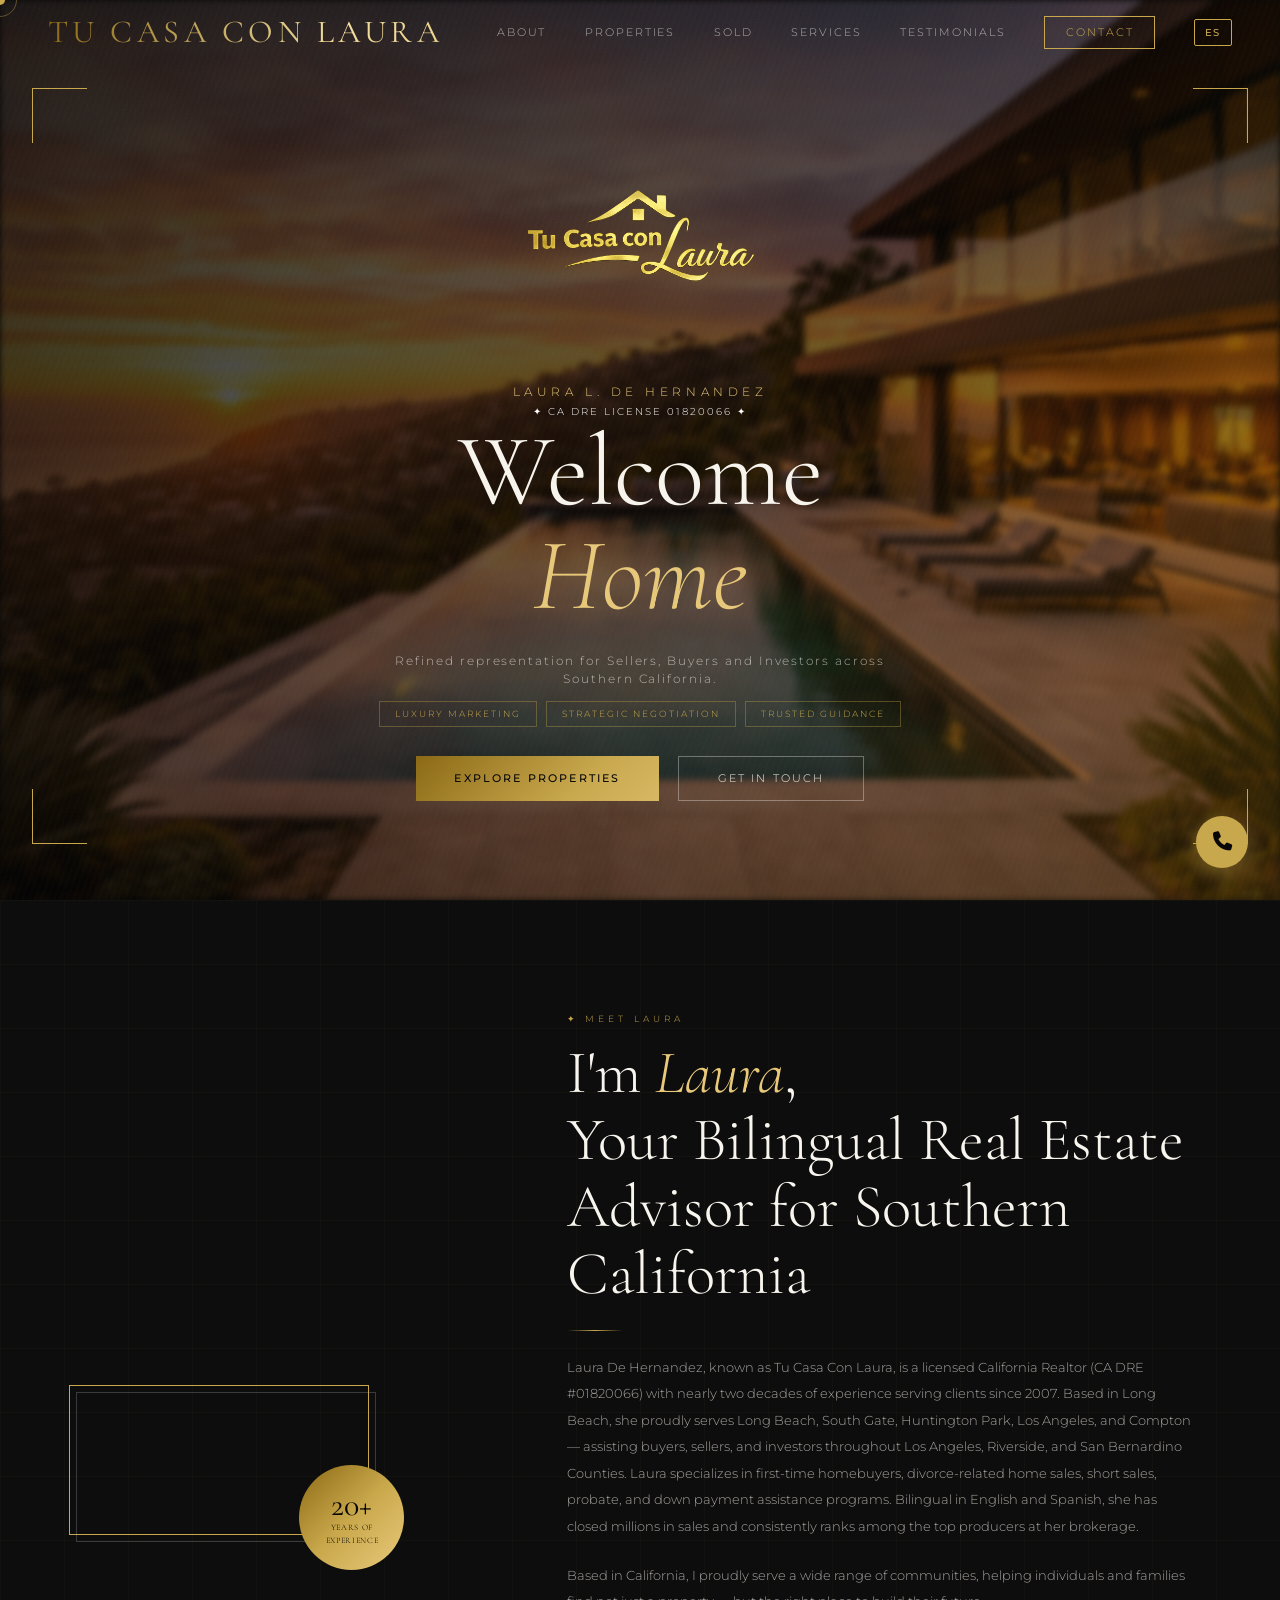
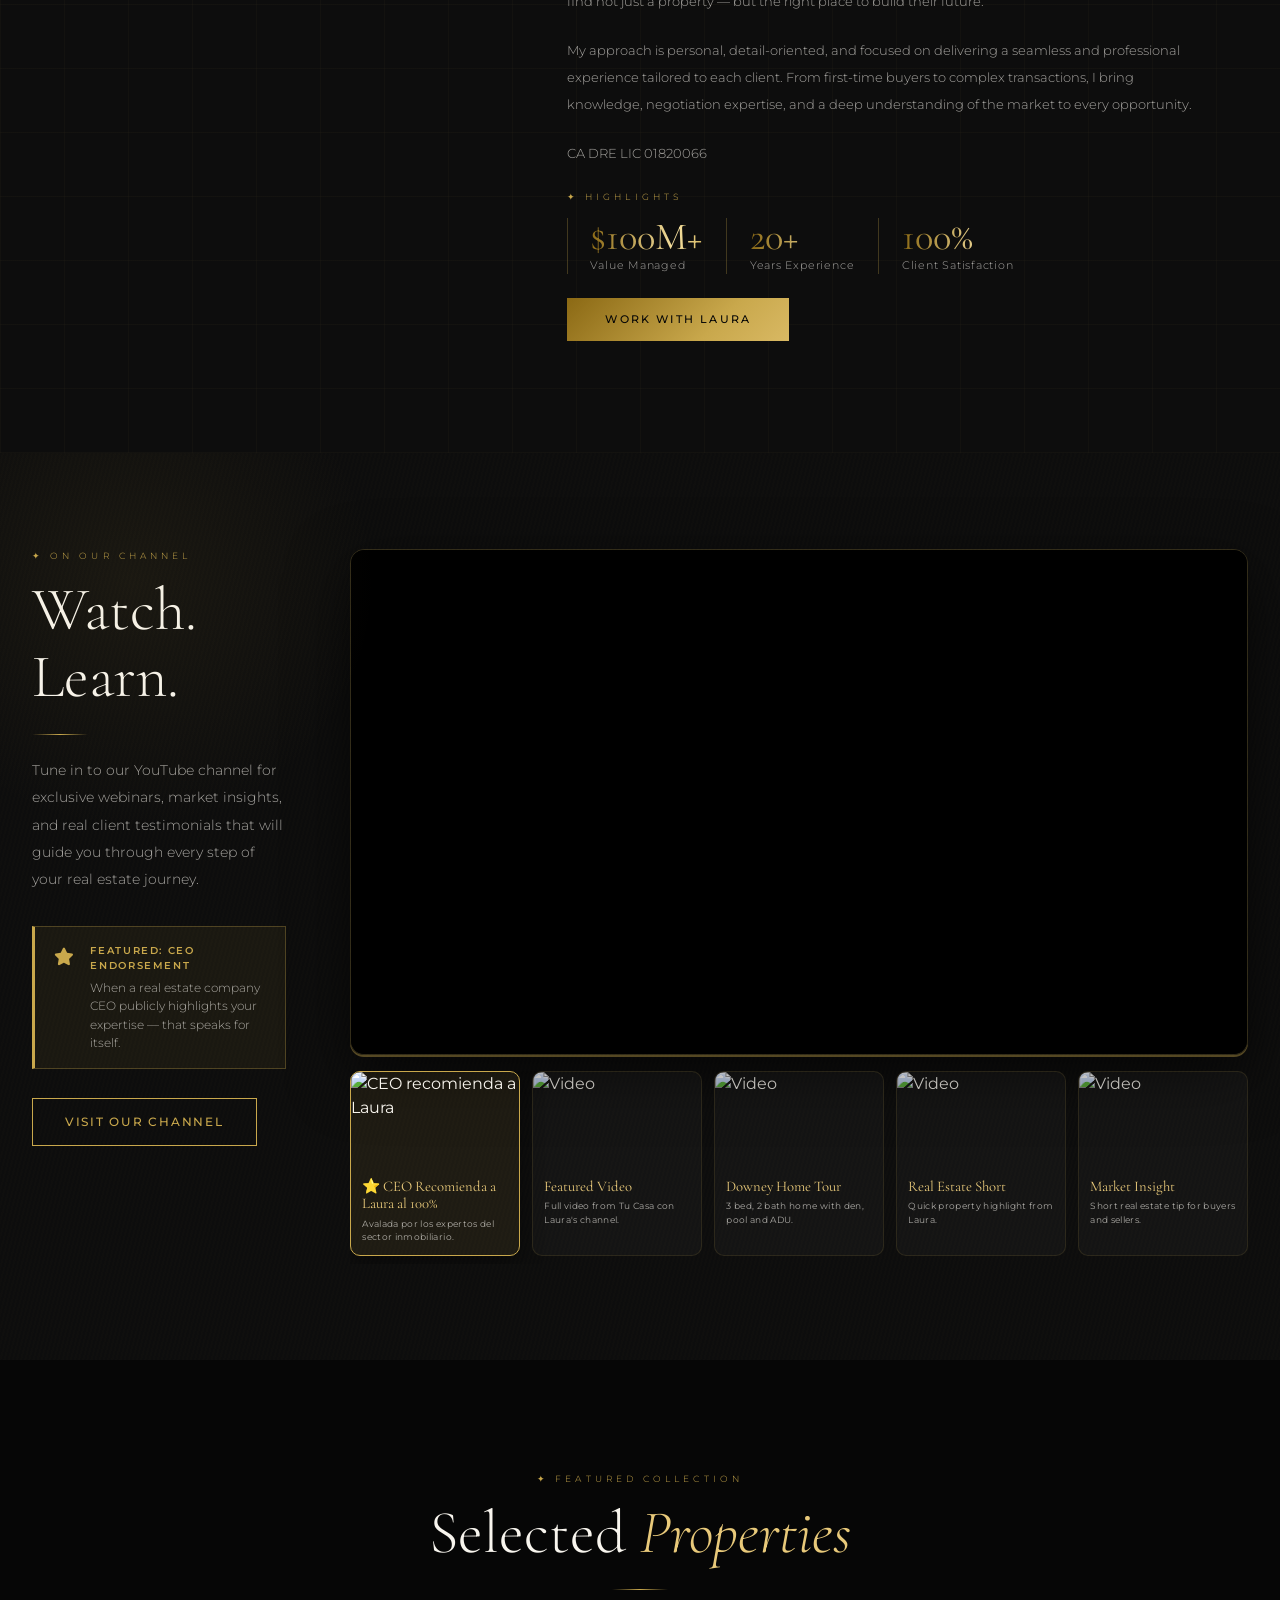
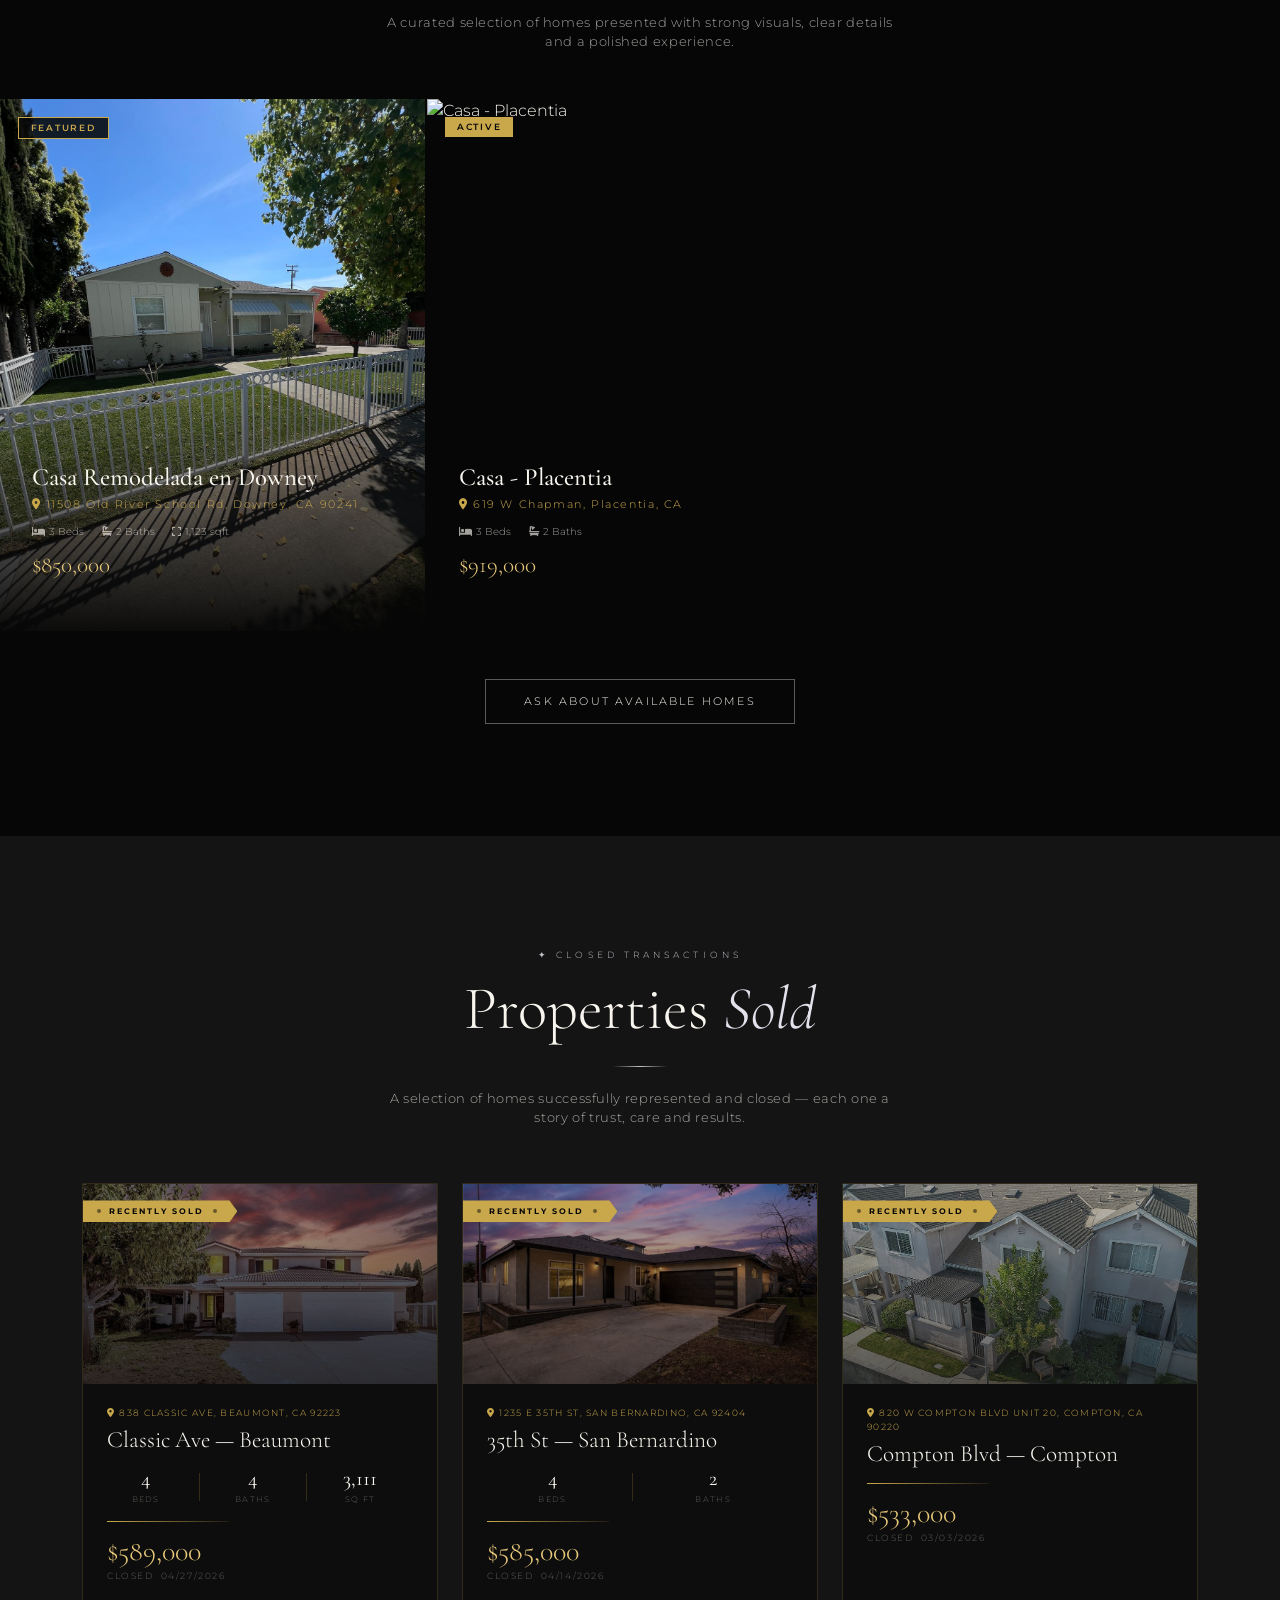
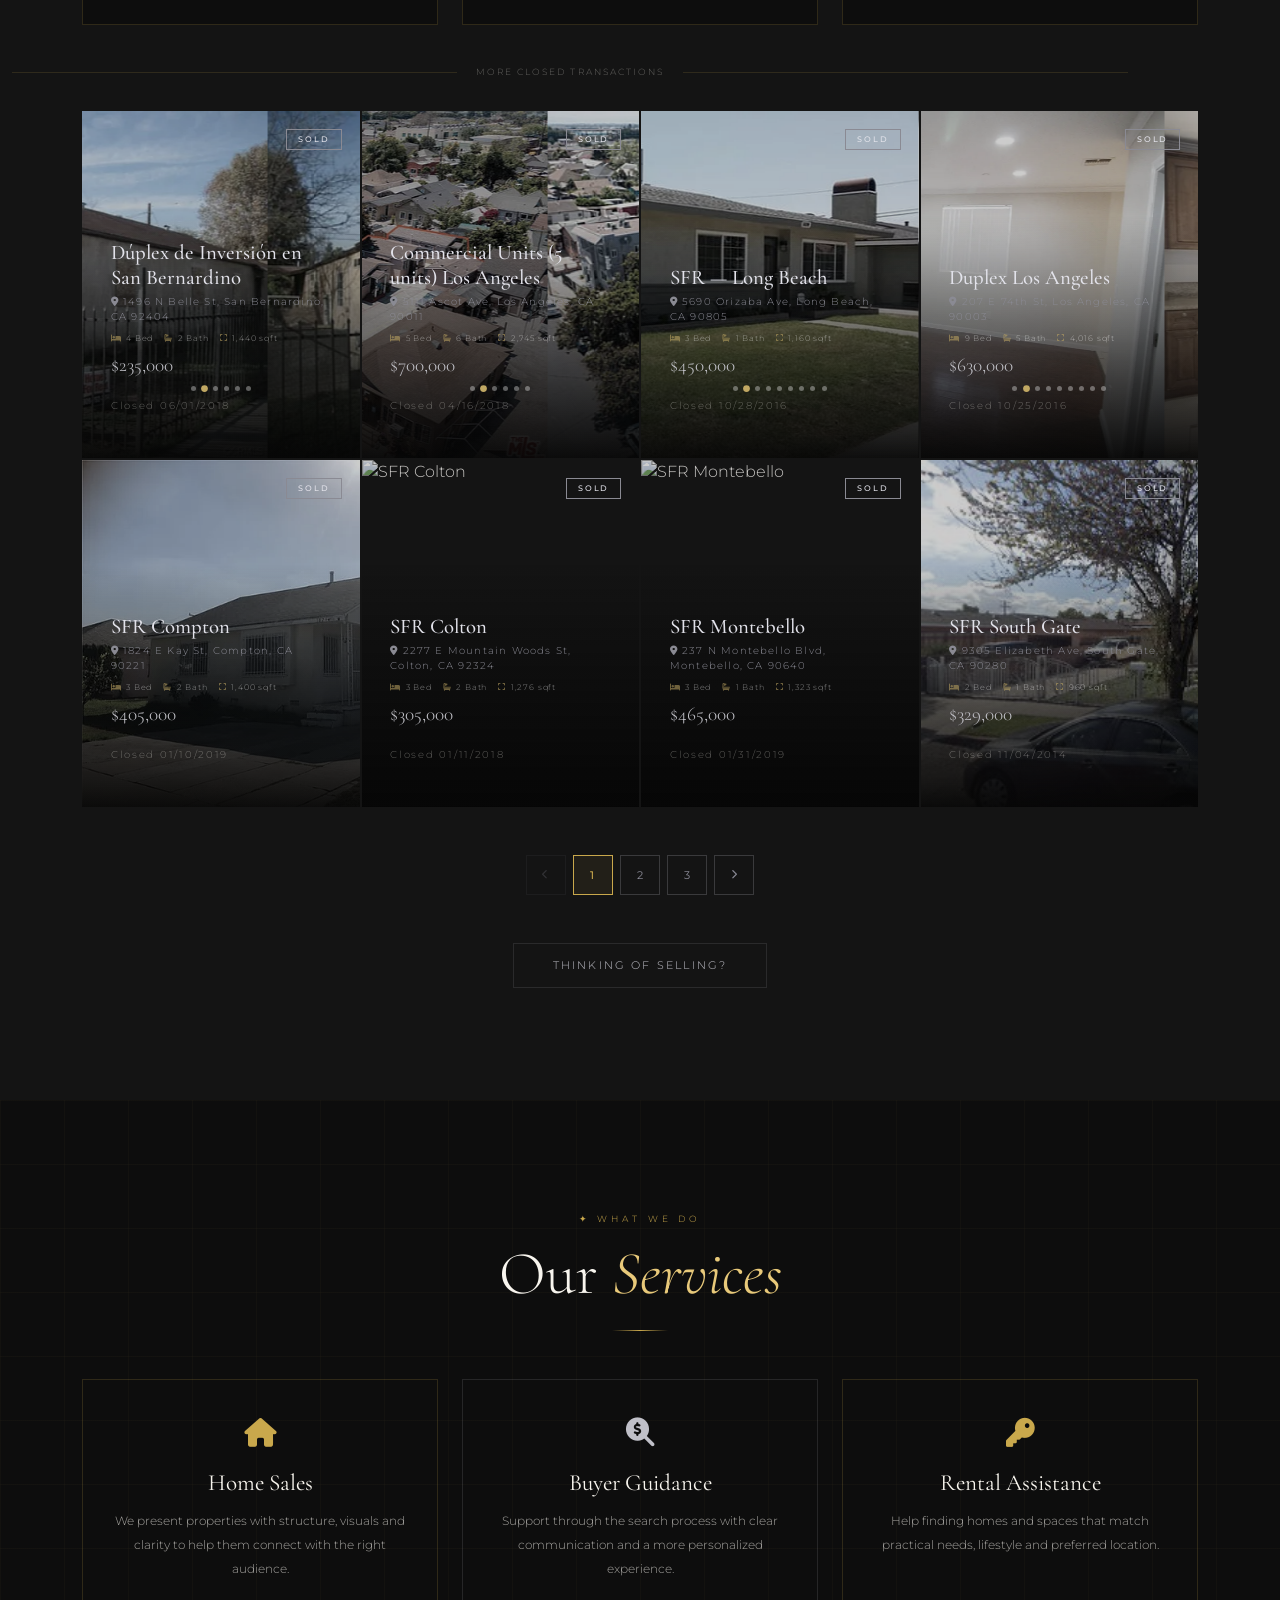
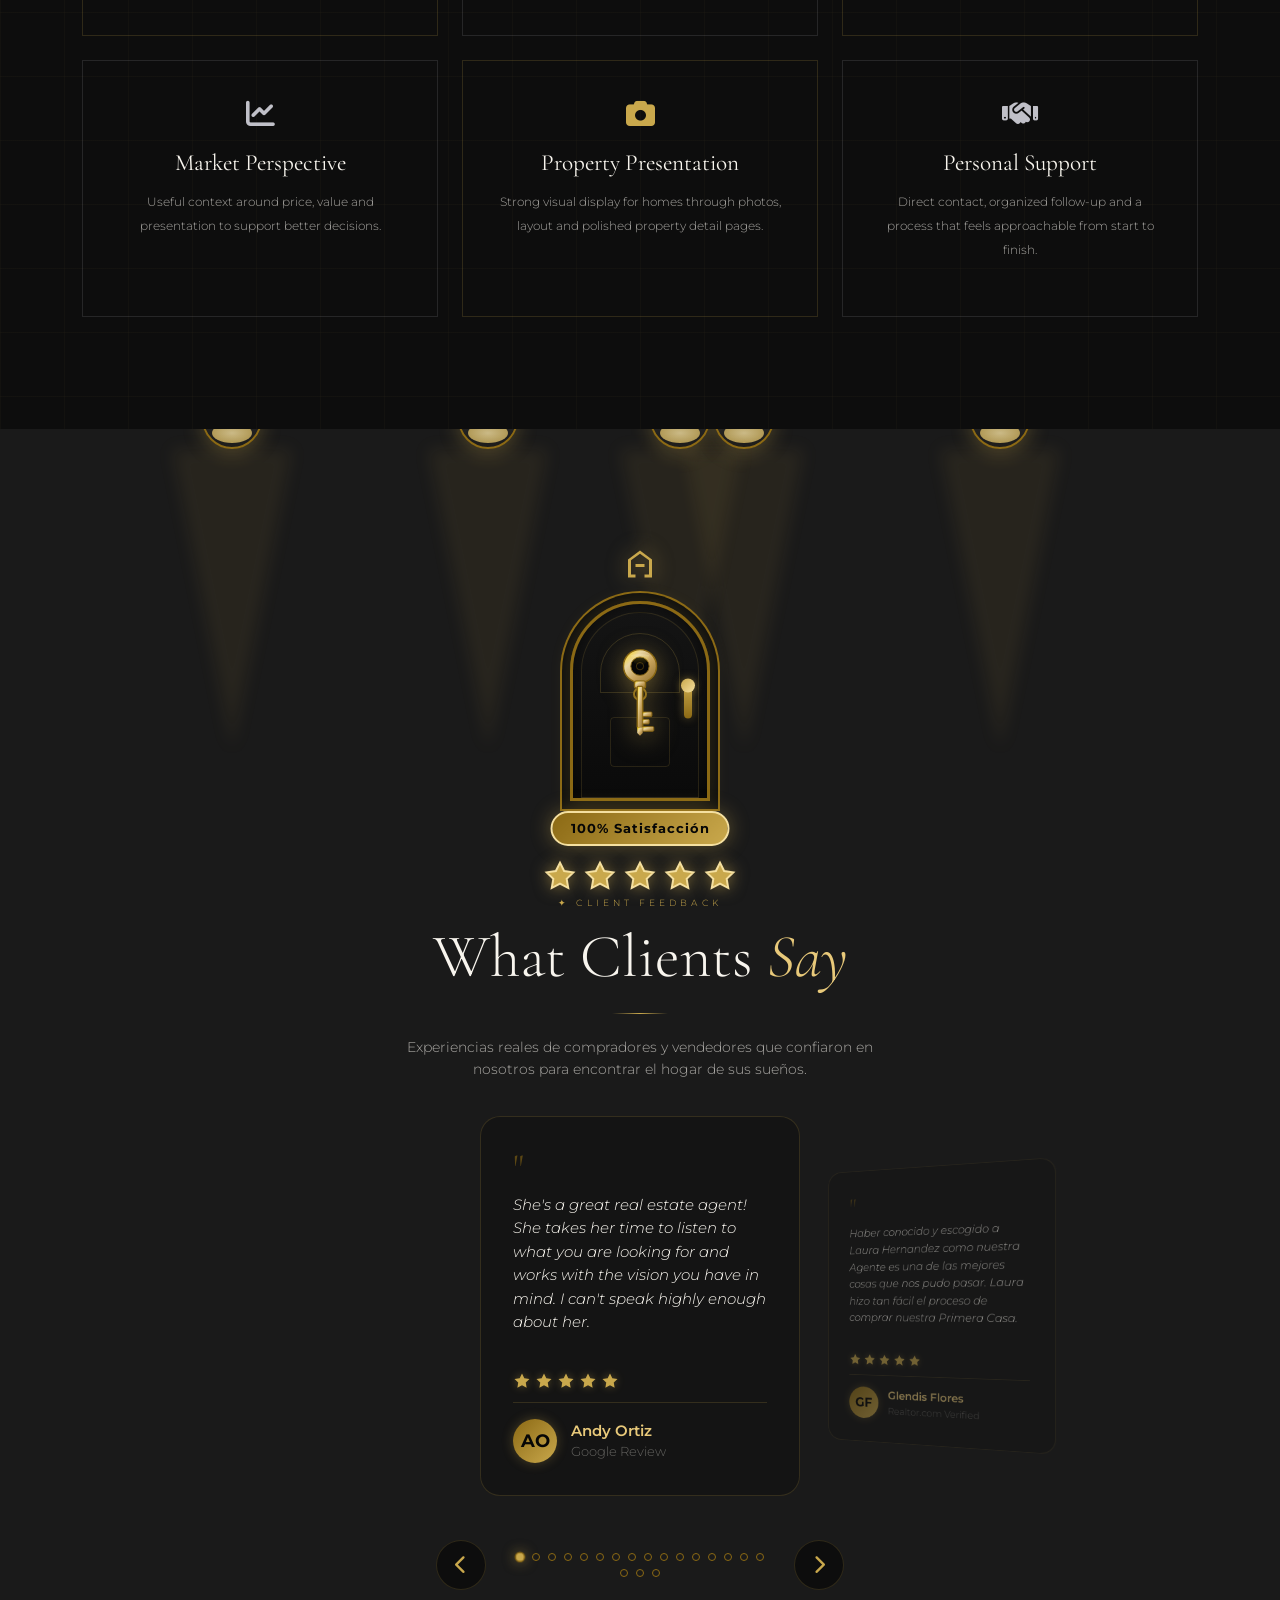
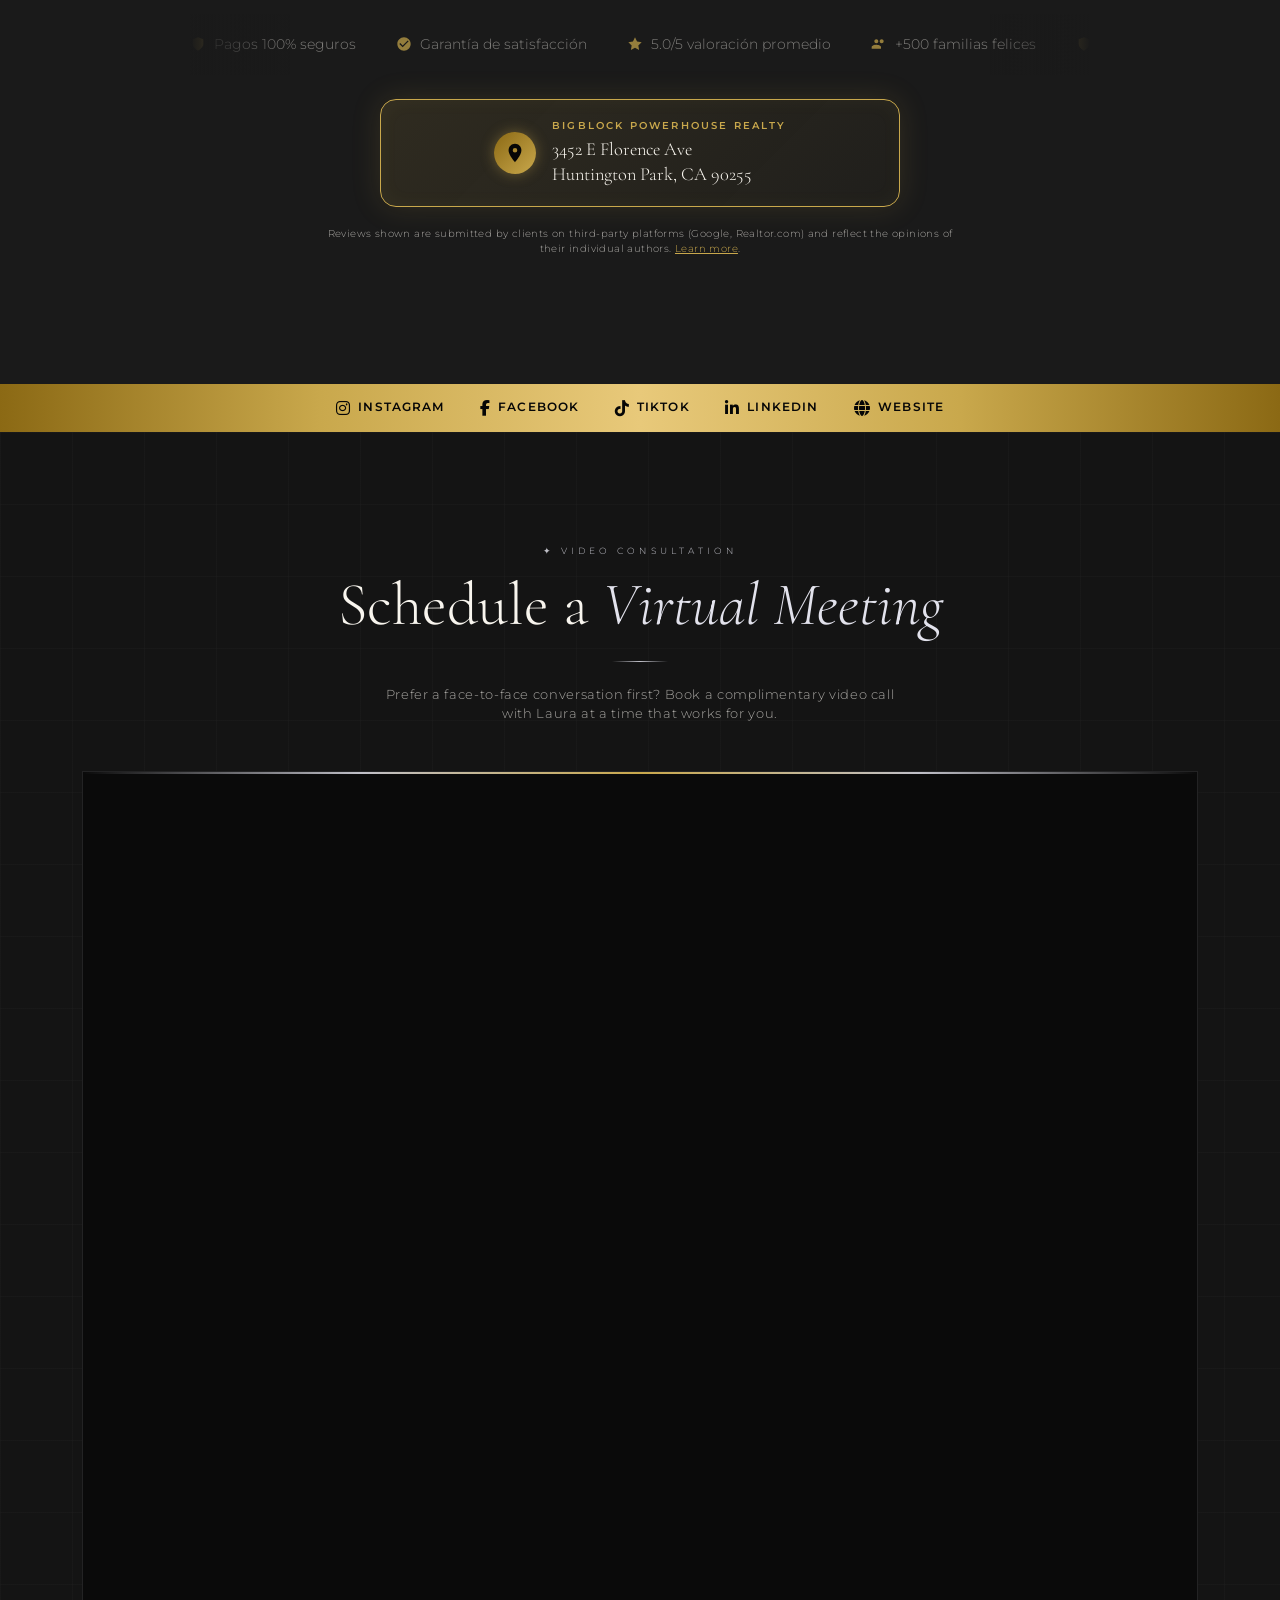
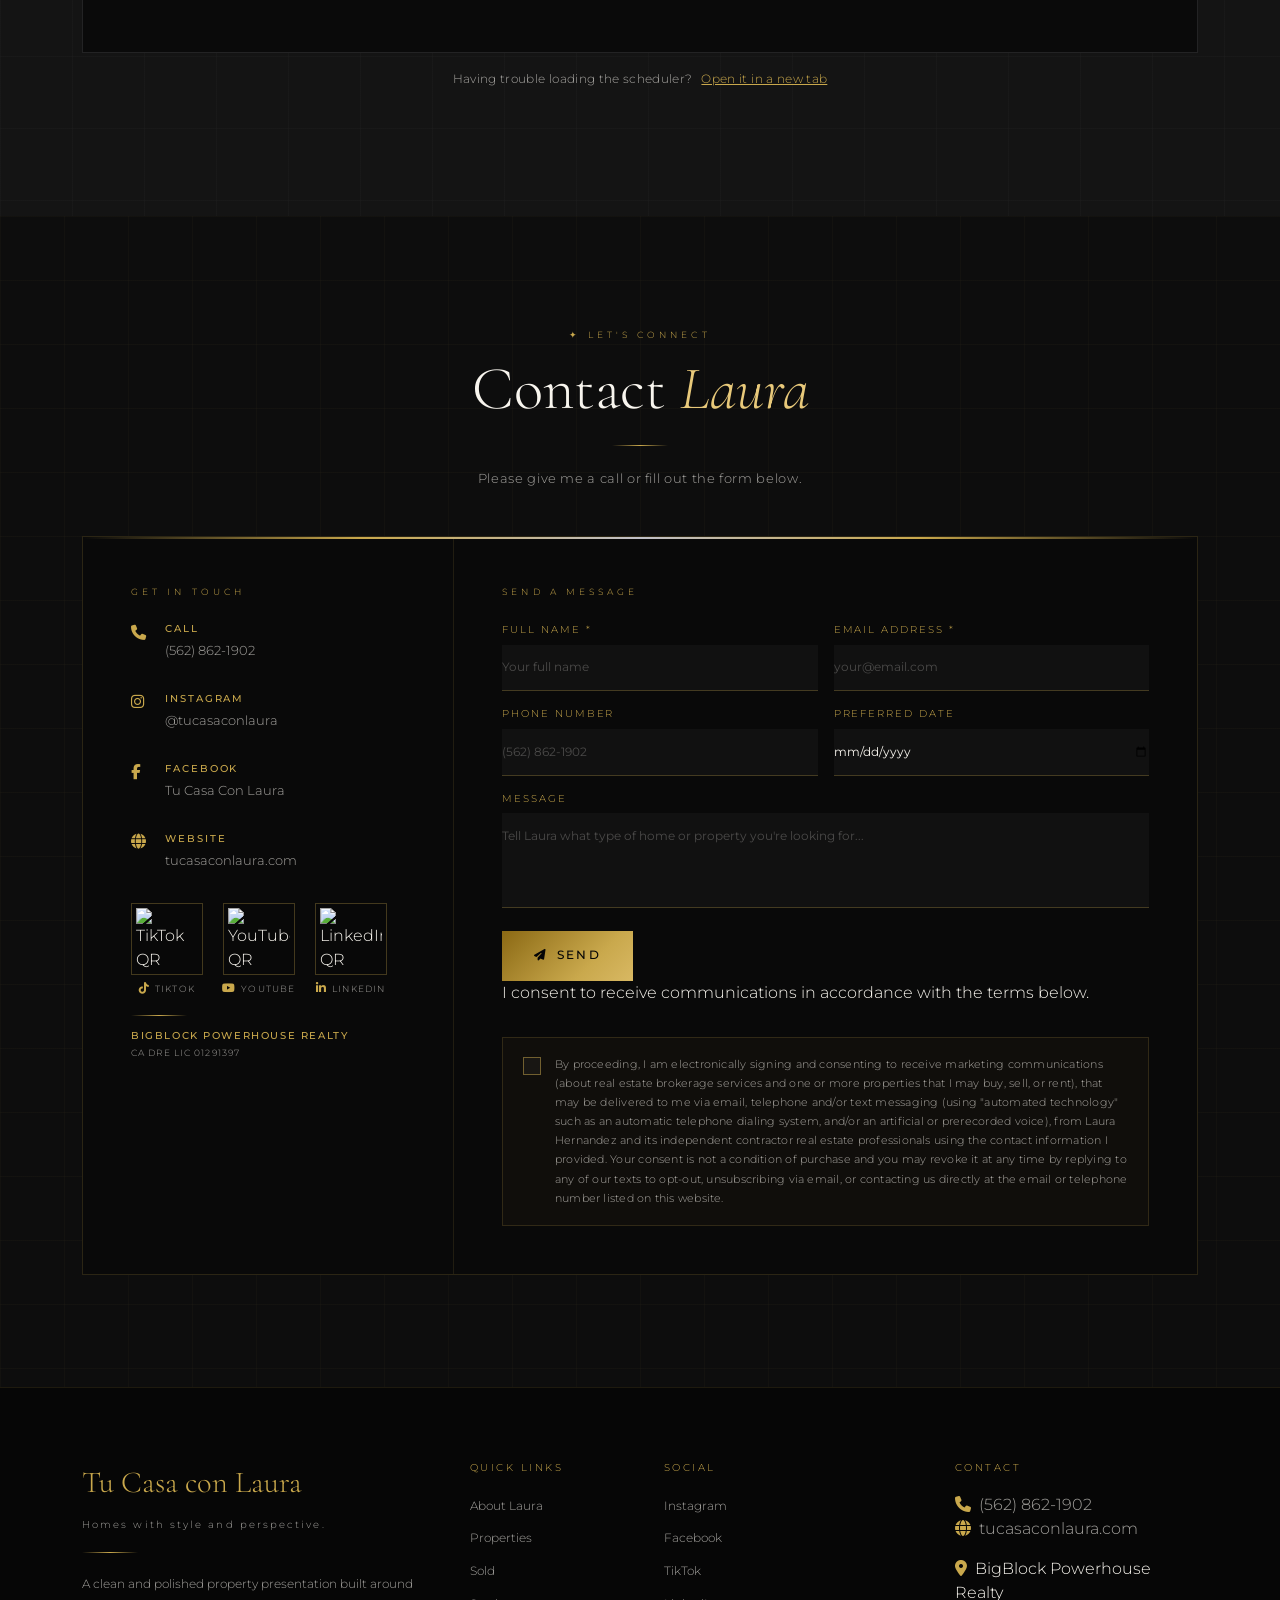
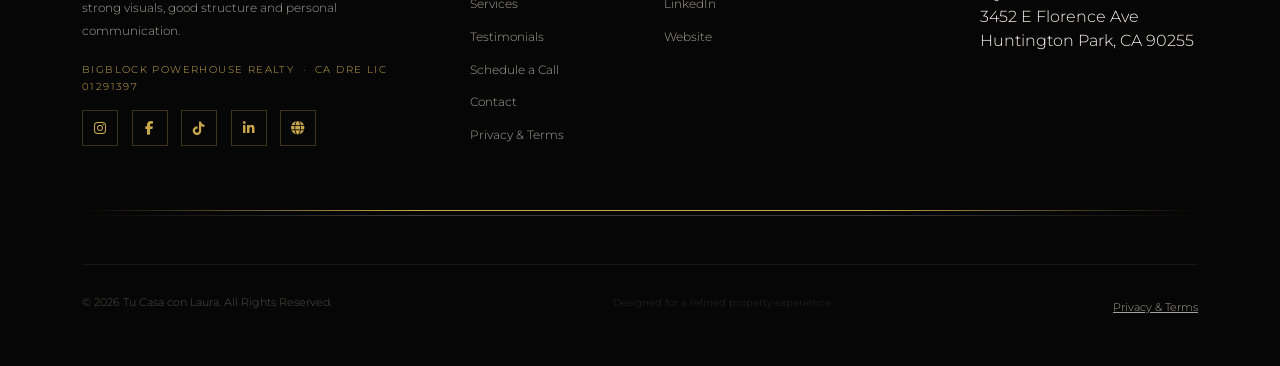
==== commit d068924b: "OPEN" ====
--- a/index.html
+++ b/index.html
@@ -32,52 +32,45 @@
     </button>
   </div>
 
-  <!-- NAVBAR CORREGIDO -->
+  <!-- NAVBAR -->
   <nav id="nav">
     <div class="nav-inner">
-      <!-- Lado Izquierdo: Logo -->
-      <div class="nav-left">
-        <a class="nav-logo" href="index.html">
-          <div class="logo-text-wrap">
-            <div class="logo-stars" aria-hidden="true">
-              <span class="logo-star"></span>
-              <span class="logo-star"></span>
-              <span class="logo-star"></span>
-              <span class="logo-star"></span>
-              <span class="logo-star"></span>
-              <span class="logo-star"></span>
-              <span class="logo-star"></span>
-              <span class="logo-star"></span>
-              <span class="logo-star"></span>
-              <span class="logo-star"></span>
-              <span class="logo-sparkle"></span>
-              <span class="logo-sparkle"></span>
-              <span class="logo-sparkle"></span>
-            </div>
-            <span class="logo-text">Tu Casa con Laura</span>
-          </div>
-        </a>
-      </div>
-
-      <!-- Centro: Menú de Navegación -->
-      <div class="nav-center">
-        <ul class="nav-ul">
-          <li><a href="#about" data-i18n="nav.about">About</a></li>
-          <li><a href="#properties" data-i18n="nav.properties">Properties</a></li>
-          <li><a href="#sold" data-i18n="nav.sold">Sold</a></li>
-          <li><a href="#services" data-i18n="nav.services">Services</a></li>
-          <li><a href="#testimonials" data-i18n="nav.testimonials">Testimonials</a></li>
-          <li><a href="#contact" class="nav-cta" data-i18n="nav.contact">Contact</a></li>
-        </ul>
-      </div>
-
-      <!-- Lado Derecho: Idioma + Hamburguesa (Móvil) -->
-      <div class="nav-right">
+    <a class="nav-logo" href="index.html">
+      <div class="logo-text-wrap">
+        <div class="logo-stars" aria-hidden="true">
+          <span class="logo-star"></span>
+          <span class="logo-star"></span>
+          <span class="logo-star"></span>
+          <span class="logo-star"></span>
+          <span class="logo-star"></span>
+          <span class="logo-star"></span>
+          <span class="logo-star"></span>
+          <span class="logo-star"></span>
+          <span class="logo-star"></span>
+          <span class="logo-star"></span>
+          <span class="logo-sparkle"></span>
+          <span class="logo-sparkle"></span>
+          <span class="logo-sparkle"></span>
+        </div>
+        <span class="logo-text">Tu Casa con Laura</span>
+      </div>
+    </a>
+
+    <ul class="nav-ul">
+      <li><a href="#about" data-i18n="nav.about">About</a></li>
+      <li><a href="#properties" data-i18n="nav.properties">Properties</a></li>
+      <li><a href="#sold" data-i18n="nav.sold">Sold</a></li>
+      <li><a href="#services" data-i18n="nav.services">Services</a></li>
+      <li><a href="#testimonials" data-i18n="nav.testimonials">Testimonials</a></li>
+      <li><a href="#contact" class="nav-cta" data-i18n="nav.contact">Contact</a></li>
+      <li>
         <button id="langToggle" class="lang-toggle" aria-label="Switch language">
           <span id="langLabel">ES</span>
         </button>
-        <button id="hbg-btn" aria-label="Open menu"><i class="fas fa-bars"></i></button>
-      </div>
+      </li>
+    </ul>
+
+    <button id="hbg-btn" aria-label="Open menu"><i class="fas fa-bars"></i></button>
     </div>
   </nav>
 
@@ -561,12 +554,12 @@
         <div class="gr-trust-item"><svg viewBox="0 0 24 24"><path d="M12 2C6.48 2 2 6.48 2 12s4.48 10 10 10 10-4.48 10-10S17.52 2 12 2zm-2 15l-5-5 1.41-1.41L10 14.17l7.59-7.59L19 8l-9 9z"/></svg> Garantía de satisfacción</div>
         <div class="gr-trust-item"><svg viewBox="0 0 24 24"><path d="M12 2l3.09 6.26L22 9.27l-5 4.87 1.18 6.88L12 17.77l-6.18 3.25L7 14.14 2 9.27l6.91-1.01L12 2z"/></svg> 5.0/5 valoración promedio</div>
         <div class="gr-trust-item"><svg viewBox="0 0 24 24"><path d="M16 11c1.66 0 2.99-1.34 2.99-3S17.66 5 16 5c-1.66 0-3 1.34-3 3s1.34 3 3 3zm-8 0c1.66 0 2.99-1.34 2.99-3S9.66 5 8 5C6.34 5 5 6.34 5 8s1.34 3 3 3zm0 2c-2.33 0-7 1.17-7 3.5V19h14v-2.5c0-2.33-4.67-3.5-7-3.5z"/></svg> +500 familias felices</div>
-        <div class="gr-trust-item"><svg viewBox="0 0 24 24"><path d="M12 1L3 5v6c0 5.55 3.84 10.74 9 12 5.16-1.26 9-6.45 9-12V5l-9-4z"/></svg> Asesoría legal incluida</div>
+        
         <div class="gr-trust-item"><svg viewBox="0 0 24 24"><path d="M12 22s8-4 8-10V5l-8-3-8 3v7c0 6 8 10 8 10z"/></svg> Pagos 100% seguros</div>
         <div class="gr-trust-item"><svg viewBox="0 0 24 24"><path d="M12 2C6.48 2 2 6.48 2 12s4.48 10 10 10 10-4.48 10-10S17.52 2 12 2zm-2 15l-5-5 1.41-1.41L10 14.17l7.59-7.59L19 8l-9 9z"/></svg> Garantía de satisfacción</div>
         <div class="gr-trust-item"><svg viewBox="0 0 24 24"><path d="M12 2l3.09 6.26L22 9.27l-5 4.87 1.18 6.88L12 17.77l-6.18 3.25L7 14.14 2 9.27l6.91-1.01L12 2z"/></svg> 5.0/5 valoración promedio</div>
         <div class="gr-trust-item"><svg viewBox="0 0 24 24"><path d="M16 11c1.66 0 2.99-1.34 2.99-3S17.66 5 16 5c-1.66 0-3 1.34-3 3s1.34 3 3 3zm-8 0c1.66 0 2.99-1.34 2.99-3S9.66 5 8 5C6.34 5 5 6.34 5 8s1.34 3 3 3zm0 2c-2.33 0-7 1.17-7 3.5V19h14v-2.5c0-2.33-4.67-3.5-7-3.5z"/></svg> +500 familias felices</div>
-        <div class="gr-trust-item"><svg viewBox="0 0 24 24"><path d="M12 1L3 5v6c0 5.55 3.84 10.74 9 12 5.16-1.26 9-6.45 9-12V5l-9-4z"/></svg> Asesoría legal incluida</div>
+
       </div>
     </div>
 
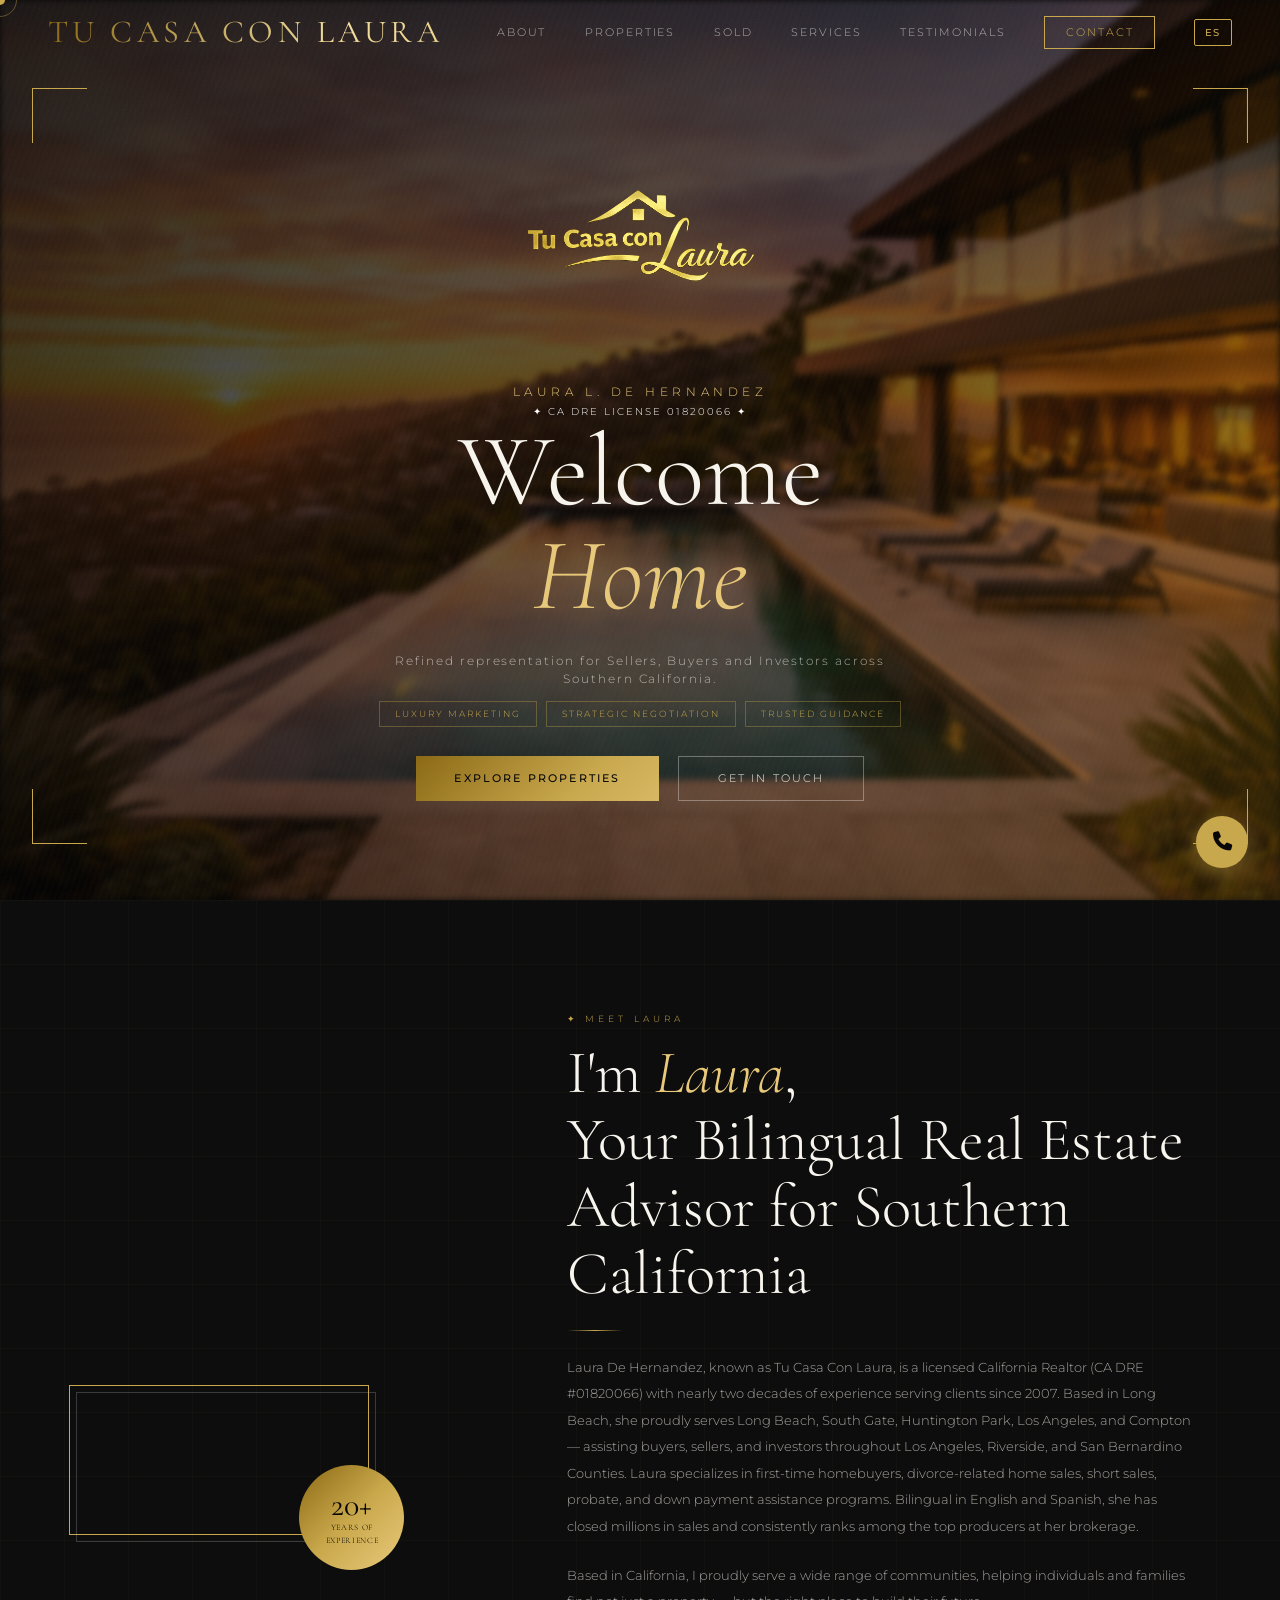
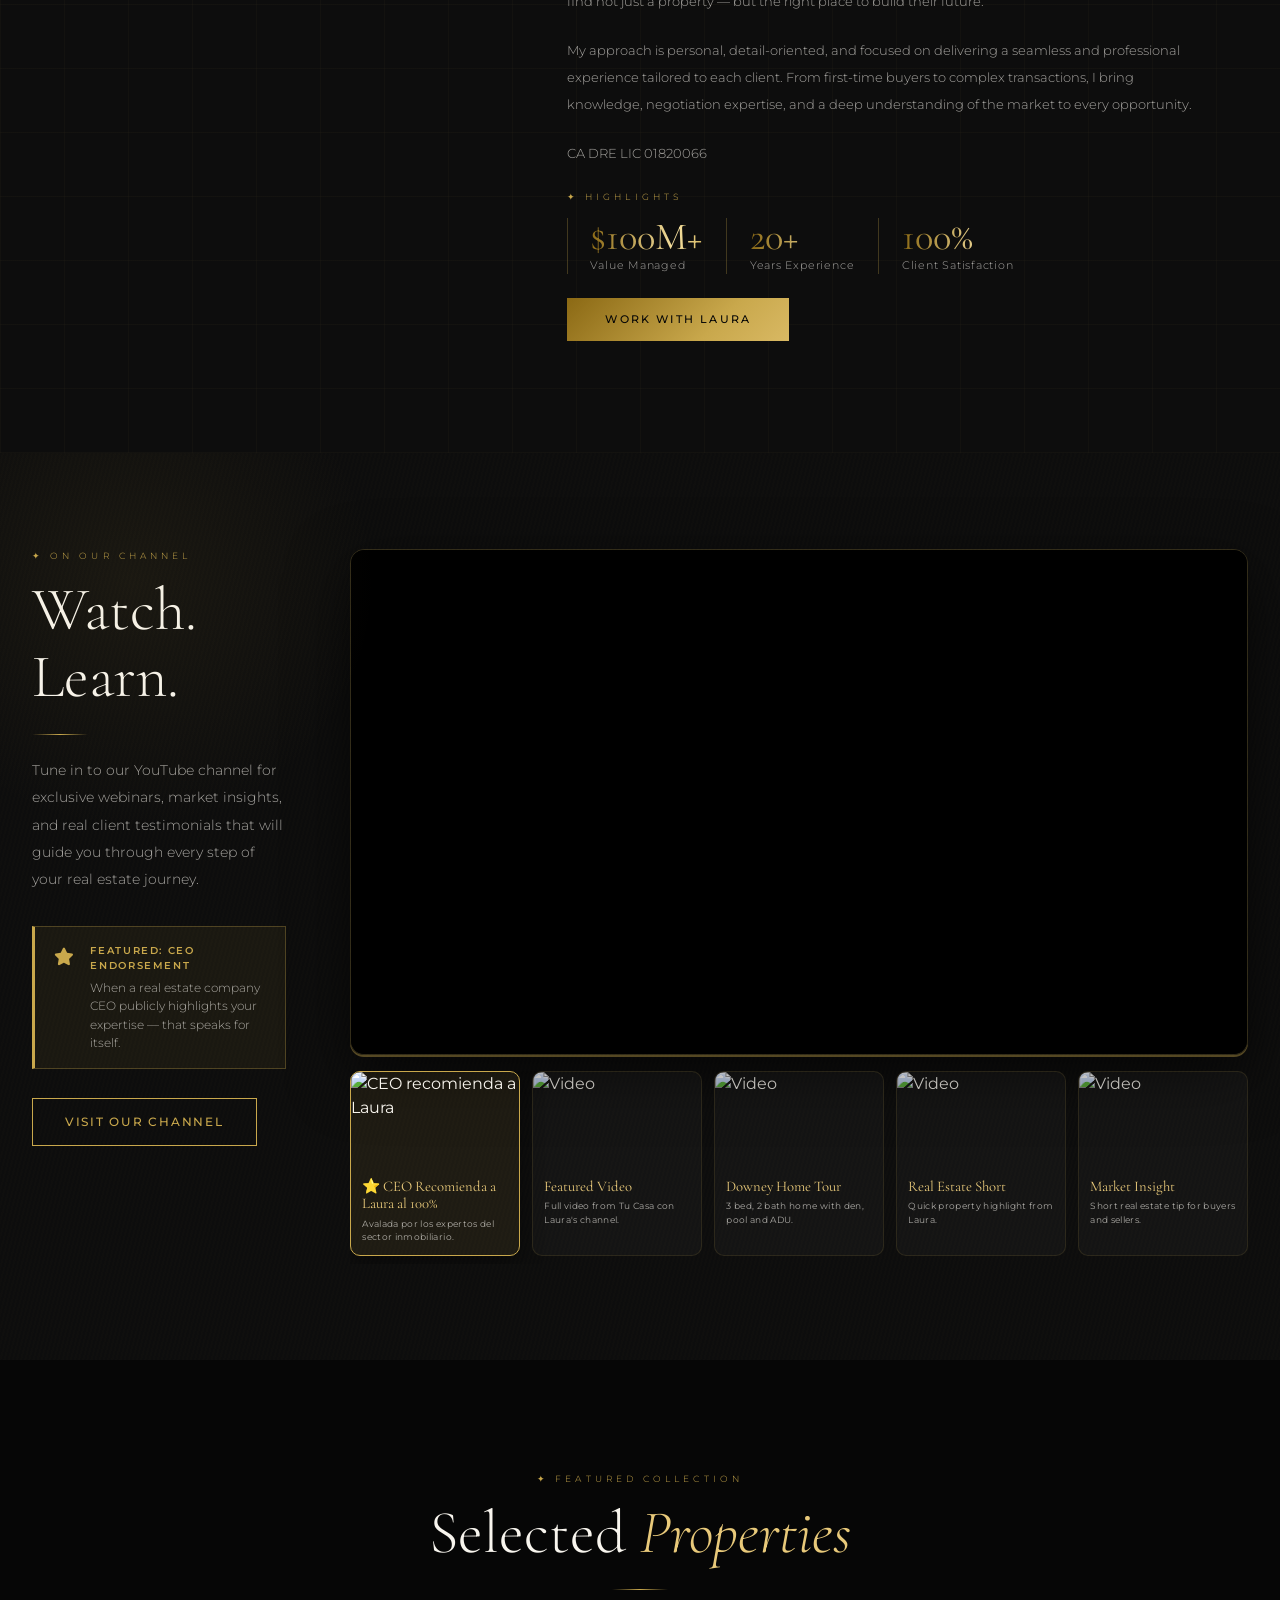
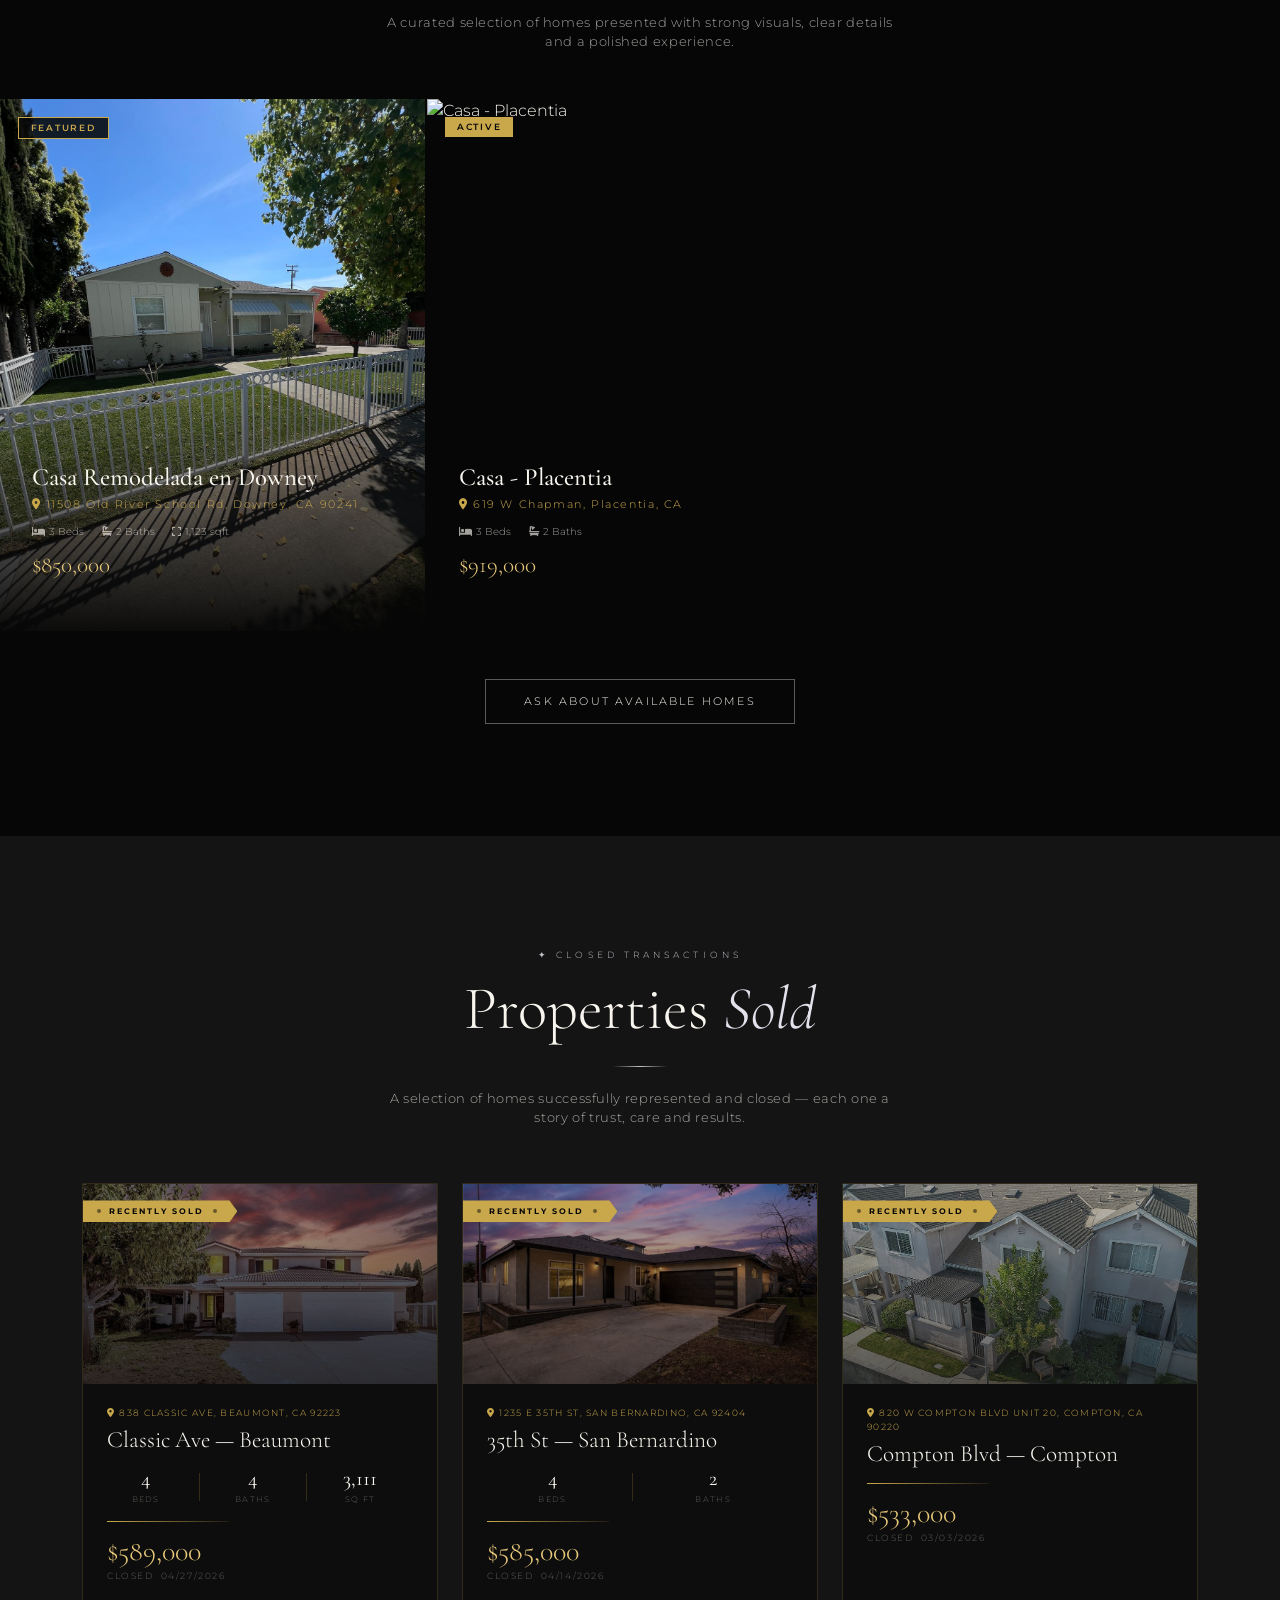
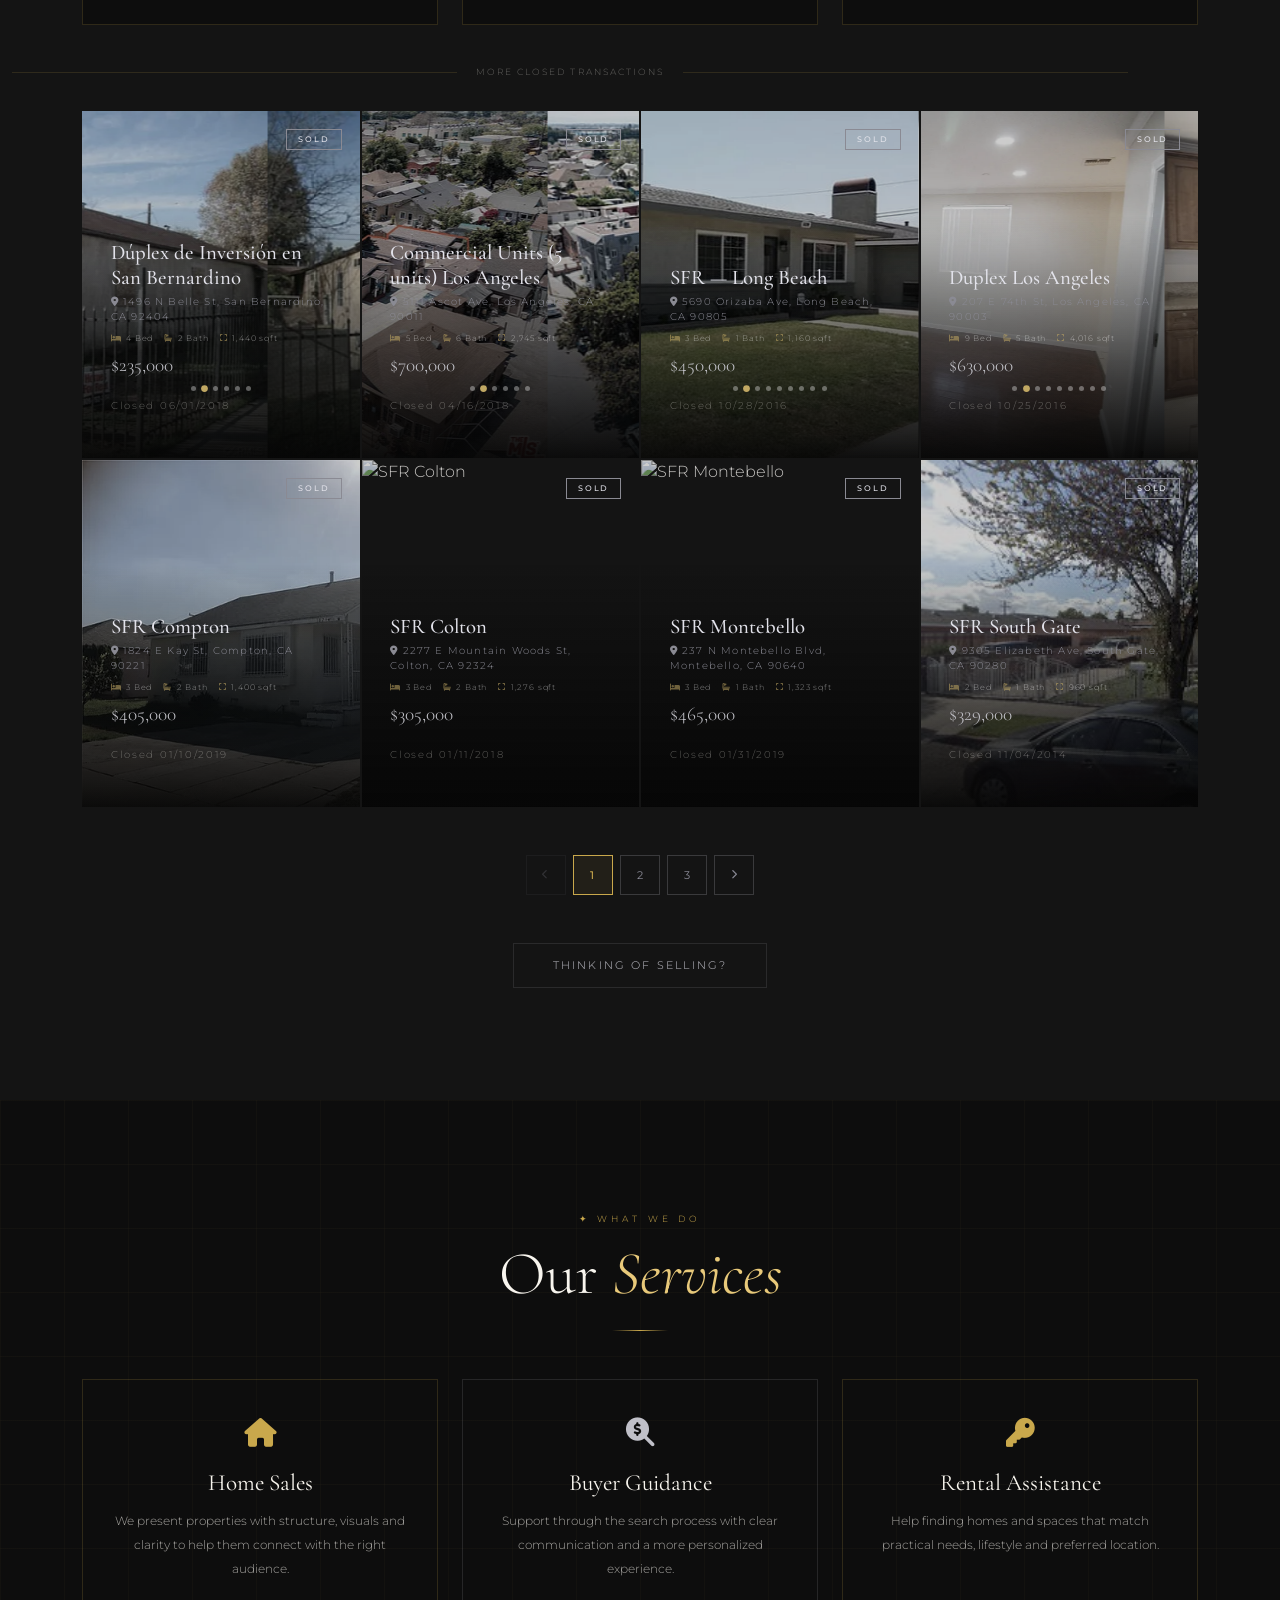
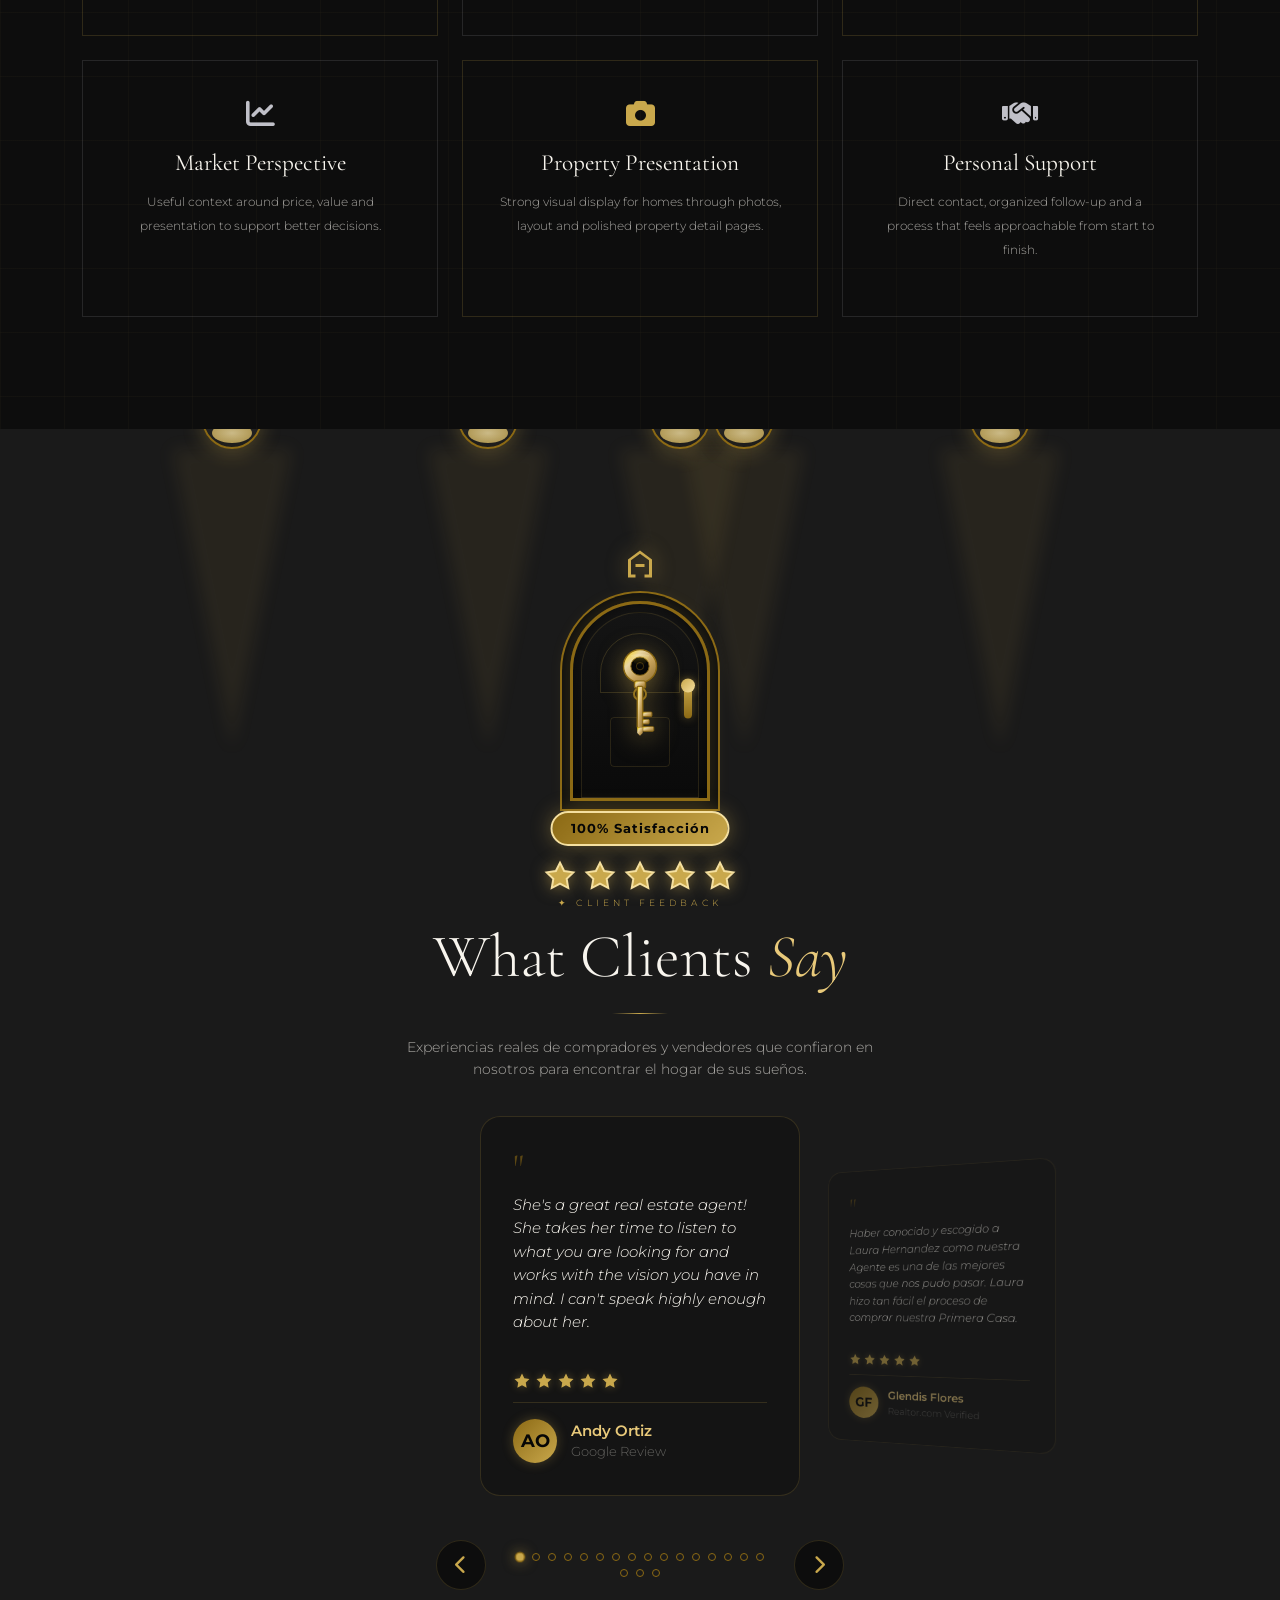
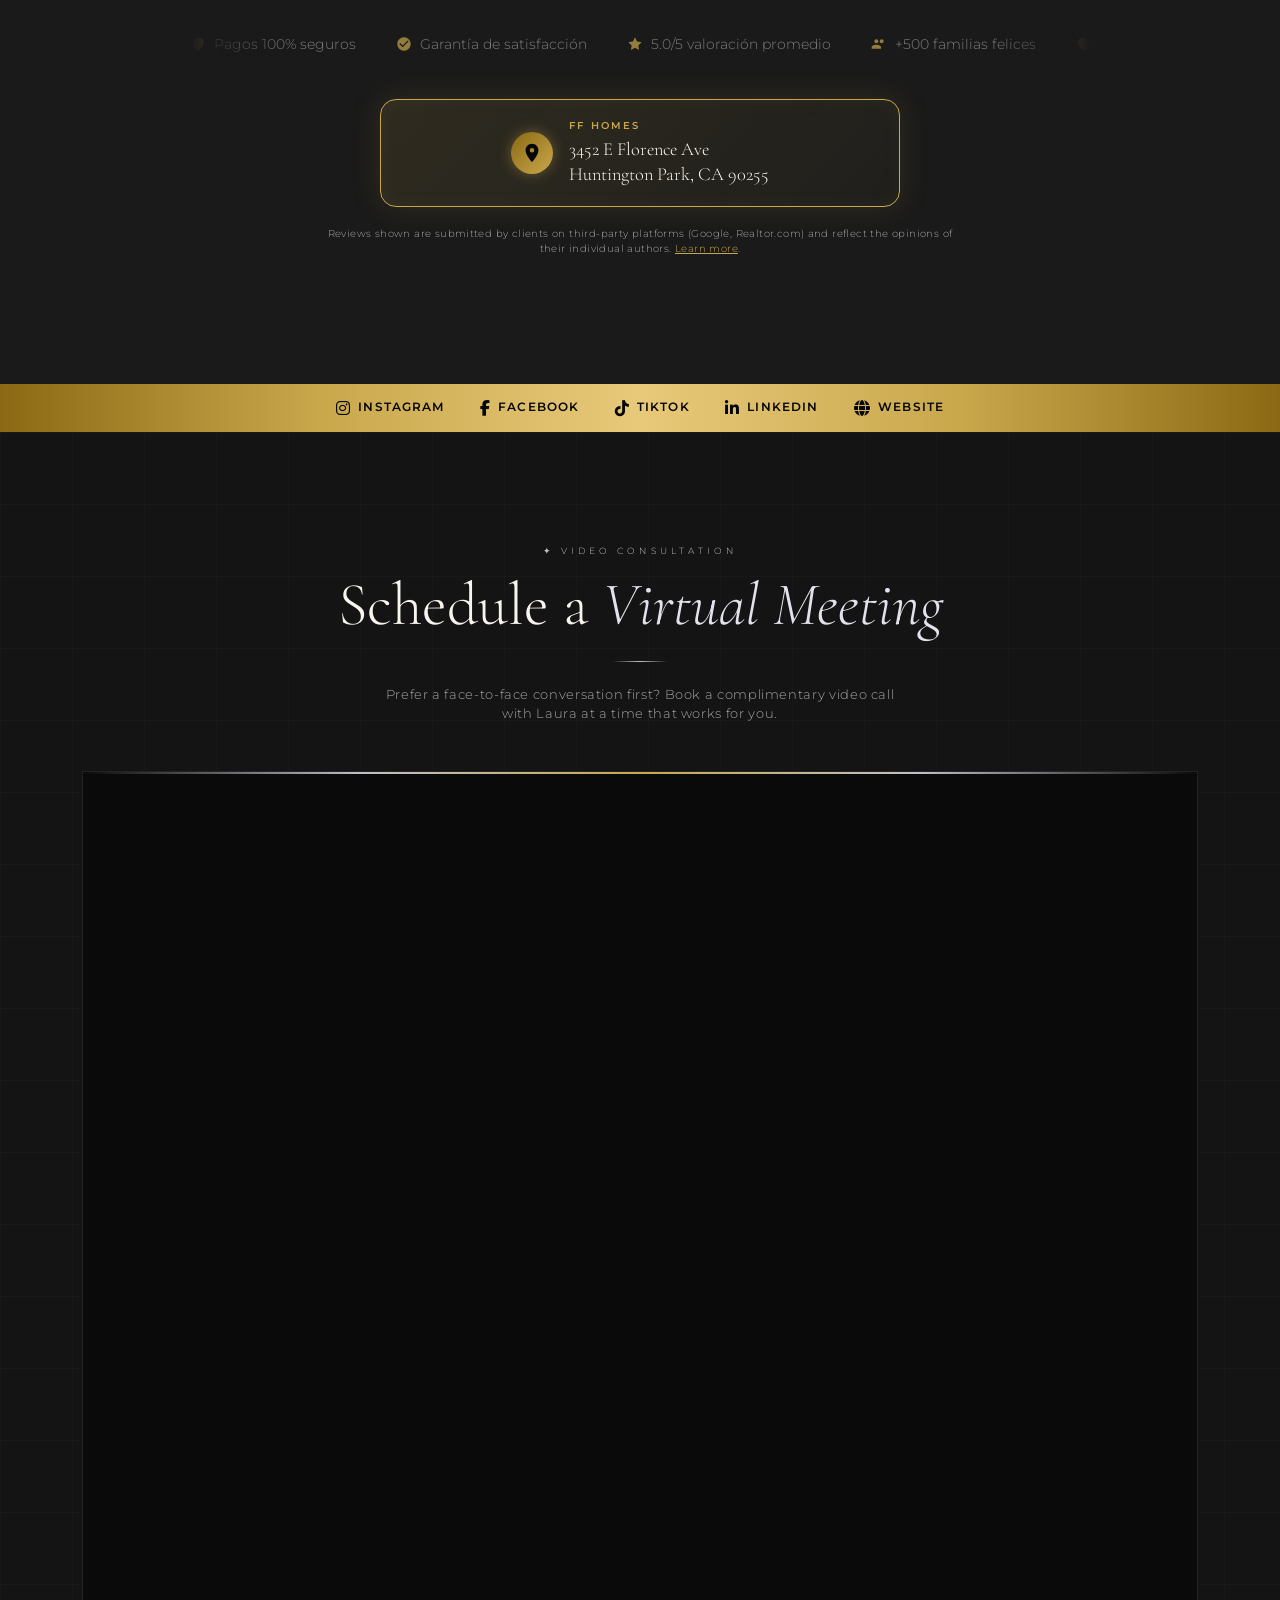
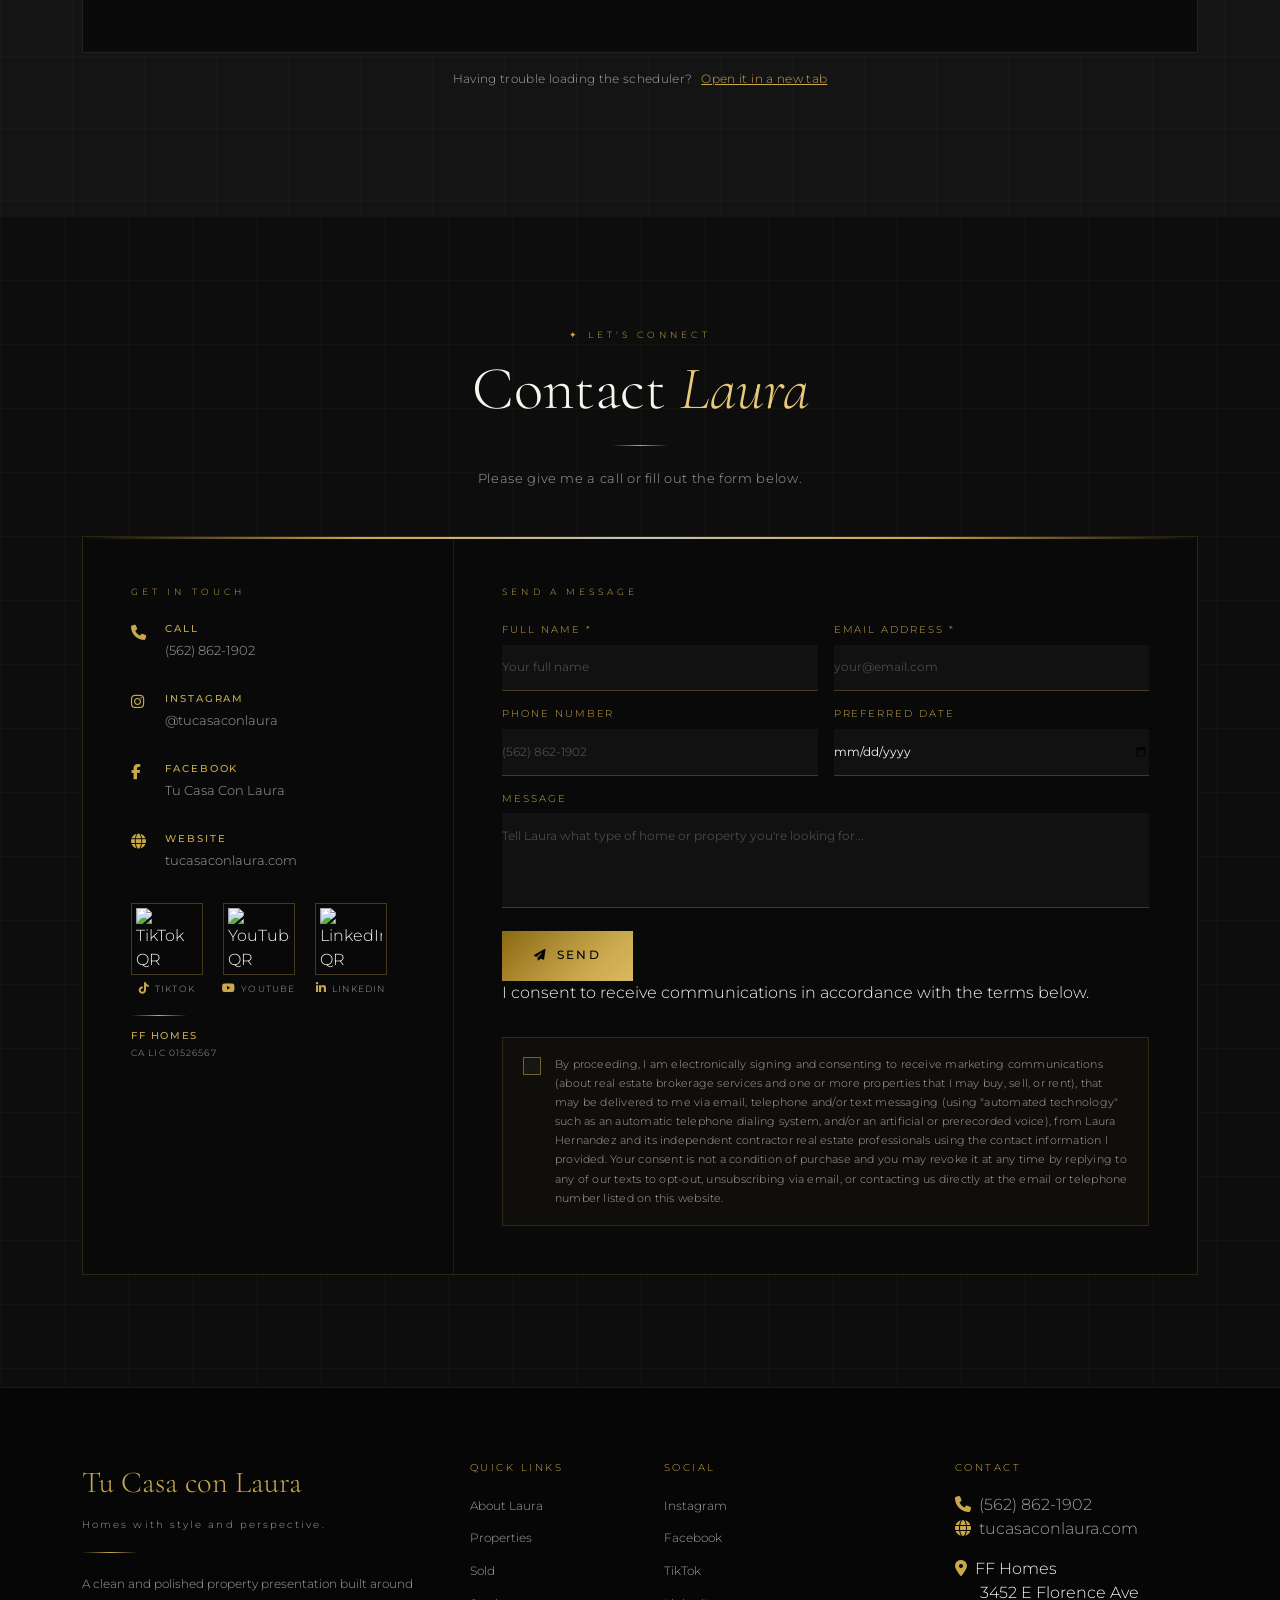
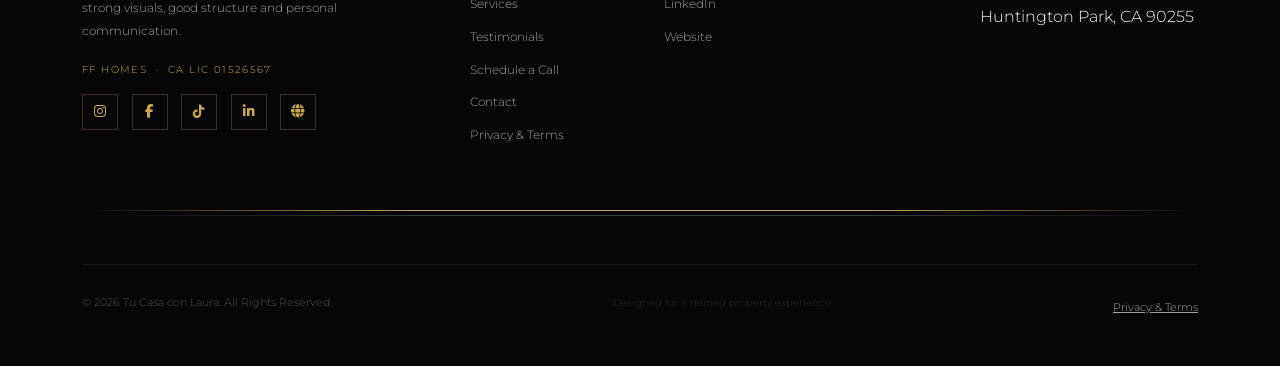
==== commit c624917c: "OPEN" ====
--- a/index.html
+++ b/index.html
@@ -522,7 +522,7 @@
           <span class="gr-quote">"</span>
           <p class="gr-text">Conozco a Laura por más de 30 años y es una agente muy trabajadora, honesta y sobre todo profesional. Sin duda la contrataría para representar tanto a compradores como a vendedores.</p>
           <div class="gr-stars"><svg viewBox="0 0 24 24"><path d="M12 2l3.09 6.26L22 9.27l-5 4.87 1.18 6.88L12 17.77l-6.18 3.25L7 14.14 2 9.27l6.91-1.01L12 2z"/></svg><svg viewBox="0 0 24 24"><path d="M12 2l3.09 6.26L22 9.27l-5 4.87 1.18 6.88L12 17.77l-6.18 3.25L7 14.14 2 9.27l6.91-1.01L12 2z"/></svg><svg viewBox="0 0 24 24"><path d="M12 2l3.09 6.26L22 9.27l-5 4.87 1.18 6.88L12 17.77l-6.18 3.25L7 14.14 2 9.27l6.91-1.01L12 2z"/></svg><svg viewBox="0 0 24 24"><path d="M12 2l3.09 6.26L22 9.27l-5 4.87 1.18 6.88L12 17.77l-6.18 3.25L7 14.14 2 9.27l6.91-1.01L12 2z"/></svg><svg viewBox="0 0 24 24"><path d="M12 2l3.09 6.26L22 9.27l-5 4.87 1.18 6.88L12 17.77l-6.18 3.25L7 14.14 2 9.27l6.91-1.01L12 2z"/></svg></div>
-          <div class="gr-author"><div class="gr-avatar">FG</div><div class="gr-info"><h4>Francisco Granadeño</h4><span>Broker, BigBlock Powerhouse Realty</span></div></div>
+          <div class="gr-author"><div class="gr-avatar">FG</div><div class="gr-info"><h4>Francisco Granadeño</h4><span>Broker</span></div></div>
         </div>
 
         <div class="gr-card" data-index="17" data-rating="5">
@@ -569,7 +569,8 @@
         <svg viewBox="0 0 24 24"><path d="M12 2C8.13 2 5 5.13 5 9c0 5.25 7 13 7 13s7-7.75 7-13c0-3.87-3.13-7-7-7zm0 9.5A2.5 2.5 0 1 1 12 6.5a2.5 2.5 0 0 1 0 5z"/></svg>
       </div>
       <div class="gr-address-text">
-        <div class="gr-address-brand">BigBlock Powerhouse Realty</div>
+        <div class="gr-address-brand">FF Homes</div>
+        <!-- TODO: actualizar con la dirección de FF Homes -->
         <div class="gr-address-line">3452 E Florence Ave<br>Huntington Park, CA 90255</div>
       </div>
     </div>
@@ -648,8 +649,8 @@
             </div>
             <div class="c-brokerage">
               <div class="mini-bar footer-bar" style="margin:1rem 0 .75rem;"></div>
-              <p class="c-brokerage-name">BigBlock Powerhouse Realty</p>
-              <p class="c-brokerage-lic">CA DRE LIC 01291397</p>
+              <p class="c-brokerage-name">FF Homes</p>
+              <p class="c-brokerage-lic">CA LIC 01526567</p>
             </div>
           </div>
           <div class="col-lg-8 c-form">
@@ -730,7 +731,7 @@
           <p class="f-tag mb-3" data-i18n="footer.tag">Homes with style and perspective.</p>
           <div class="mini-bar footer-bar"></div>
           <p class="footer-text" data-i18n="footer.desc">A clean and polished property presentation built around strong visuals, good structure and personal communication.</p>
-          <span class="f-brokerage-link">BigBlock Powerhouse Realty &nbsp;·&nbsp; CA DRE LIC 01291397</span>
+          <span class="f-brokerage-link">FF Homes &nbsp;·&nbsp; CA LIC 01526567</span>
           <div class="f-soc mt-3">
             <a href="https://www.instagram.com/tucasaconlaura/" target="_blank" class="f-si"><i class="fab fa-instagram"></i></a>
             <a href="https://www.facebook.com/TuCasaConLaura/" target="_blank" class="f-si"><i class="fab fa-facebook-f"></i></a>
@@ -768,8 +769,9 @@
             <i class="fas fa-phone me-2 gold-icon"></i><a href="tel:+15628621902">(562) 862-1902</a><br>
             <i class="fas fa-globe me-2 gold-icon"></i><a href="https://tucasaconlaura.com/" target="_blank">tucasaconlaura.com</a>
           </p>
+          <!-- TODO: actualizar con la dirección de FF Homes -->
           <p class="footer-contact" style="margin-top:.9rem;">
-            <i class="fas fa-map-marker-alt me-2 gold-icon"></i>BigBlock Powerhouse Realty<br>
+            <i class="fas fa-map-marker-alt me-2 gold-icon"></i>FF Homes<br>
             <span style="margin-left:1.55rem; display:inline-block;">3452 E Florence Ave<br>Huntington Park, CA 90255</span>
           </p>
         </div>
@@ -930,7 +932,7 @@
           'test.ugcNote':`Reviews shown are submitted by clients on third-party platforms (Google, Realtor.com) and reflect the opinions of their individual authors. <a href="#" class="ugc-note-link" data-tab="ugc">Learn more</a>.`,
           'legal.eyebrow':'✦ Legal Information','legal.title':'Privacy, Terms &amp; <em>Disclosures</em>','legal.tab.privacy':'Privacy Policy','legal.tab.terms':'Terms &amp; Arbitration','legal.tab.ai':'AI Use Disclosure','legal.tab.ugc':'Reviews &amp; Content',
           'legal.privacy.body':`<p><strong>Effective Date:</strong> January 2026</p>
-            <p>This Privacy Policy explains how Tu Casa con Laura ("we," "us") and BigBlock Powerhouse Realty (CA DRE #01291397) collect, use, and protect information when you visit tucasaconlaura.com (the "Site").</p>
+            <p>This Privacy Policy explains how Tu Casa con Laura ("we," "us") and FF Homes (CA LIC 01526567) collect, use, and protect information when you visit tucasaconlaura.com (the "Site").</p>
             <p><strong>Information We Collect.</strong> When you submit our contact form or Open House reservation form, you provide your name, email, phone number, and message content. This information is transmitted directly to Laura De Hernandez (via WhatsApp) for the sole purpose of responding to your inquiry under the consent you provide at the time of submission — we do not store, retain, or maintain this information in any database on this Site. The Site may also receive automatically collected technical information (IP address, browser type, device type, pages visited, approximate location) through cookies and similar technologies used by third-party tools described below.</p>
             <p><strong>Third-Party Tools.</strong> The Site may use Google Analytics and Google Ads, the Meta (Facebook/Instagram) Pixel and Conversions API, and embedded content from YouTube, TikTok, and LinkedIn. These providers may set their own cookies and collect data about your interaction with the Site in accordance with their own privacy policies. We do not control these third-party technologies and encourage you to review the privacy policies of Google and Meta directly.</p>
             <p><strong>How We Use Information.</strong> Contact and reservation form submissions are used exclusively to respond to your inquiry, schedule showings, and provide the real estate services you requested, strictly in accordance with the consent you provided. We do not use this information for any other purpose, and we do not sell, rent, or share it with unrelated third parties.</p>
@@ -943,12 +945,12 @@
             <p><strong>Contact.</strong> Questions about this policy can be directed to Laura De Hernandez at (562) 862-1902.</p>`,
           'legal.terms.body':`<p><strong>Effective Date:</strong> January 2026</p>
             <p>By accessing or using tucasaconlaura.com, you agree to these Terms of Use.</p>
-            <p><strong>Informational Purposes Only.</strong> Property listings, pricing, availability, and related details on this Site are provided for general informational purposes and may change without notice. They do not constitute an offer, guarantee, or legal advice. Always verify property information through the MLS and confirm details directly with Laura De Hernandez or BigBlock Powerhouse Realty before making any decision.</p>
-            <p><strong>Equal Housing Opportunity.</strong> We are committed to compliance with the Fair Housing Act and applicable equal-opportunity housing laws. Laura De Hernandez is a licensed California Realtor® (CA DRE #01820066), affiliated with BigBlock Powerhouse Realty (CA DRE #01291397).</p>
+            <p><strong>Informational Purposes Only.</strong> Property listings, pricing, availability, and related details on this Site are provided for general informational purposes and may change without notice. They do not constitute an offer, guarantee, or legal advice. Always verify property information through the MLS and confirm details directly with Laura De Hernandez or FF Homes before making any decision.</p>
+            <p><strong>Equal Housing Opportunity.</strong> We are committed to compliance with the Fair Housing Act and applicable equal-opportunity housing laws. Laura De Hernandez is a licensed California Realtor® (CA DRE #01820066), affiliated with FF Homes (CA LIC 01526567).</p>
             <p><strong>Use of Sold-Property Photography &amp; Information.</strong> For properties Laura De Hernandez has successfully represented and closed, we may use the property's photographs and listing information on this Site solely for portfolio, showcase, and review purposes (for example, in the "Sold" gallery or case-study style presentations). We do not share, sell, or otherwise distribute this information to third parties outside of this Site, and we do not store or display personal information about the buyers or sellers involved in those transactions — only property-level photos and details.</p>
             <p><strong>Third-Party Links.</strong> This Site links to third-party platforms (social media, YouTube, MLS, QR-coded destinations). We are not responsible for the content or practices of those external sites.</p>
-            <p><strong>Limitation of Liability.</strong> To the fullest extent permitted by law, Tu Casa con Laura and BigBlock Powerhouse Realty are not liable for any indirect, incidental, or consequential damages arising from your use of this Site.</p>
-            <p><strong>Indemnification.</strong> You agree to indemnify and hold harmless Tu Casa con Laura, Laura De Hernandez, and BigBlock Powerhouse Realty from claims arising out of your misuse of the Site or violation of these Terms.</p>
+            <p><strong>Limitation of Liability.</strong> To the fullest extent permitted by law, Tu Casa con Laura and FF Homes are not liable for any indirect, incidental, or consequential damages arising from your use of this Site.</p>
+            <p><strong>Indemnification.</strong> You agree to indemnify and hold harmless Tu Casa con Laura, Laura De Hernandez, and FF Homes from claims arising out of your misuse of the Site or violation of these Terms.</p>
             <p><strong>Governing Law.</strong> These Terms are governed by the laws of the State of California, without regard to conflict-of-law principles.</p>
             <p class="legal-arb-title"><strong>⚖ Binding Arbitration &amp; Class Action Waiver.</strong></p>
             <p><strong>Class Action Waiver.</strong> You and we agree that any arbitration or proceeding shall be conducted only on an individual basis and not as a class, collective, or representative action. The arbitrator may not consolidate claims of more than one person.</p>
@@ -963,7 +965,7 @@
             <p>If you have questions about how a specific piece of content on this Site was created, contact us using the information in the Contact section.</p>`,
           'legal.ugc.body':`<p><strong>User-Generated Content &amp; Reviews.</strong> The testimonials and reviews displayed on this Site were originally submitted by clients on third-party platforms, including Google Business Profile and Realtor.com, or shared directly with Laura De Hernandez with permission to publish.</p>
             <p><strong>No Compensation for Reviews.</strong> Reviews are not solicited in exchange for compensation, discounts, or any other incentive, and reflect the genuine, independent opinions of their individual authors at the time they were written.</p>
-            <p><strong>Accuracy &amp; Responsibility.</strong> The content, opinions, and statements contained in client reviews and any other user-submitted content are the sole responsibility of the individuals who authored them. Tu Casa con Laura and BigBlock Powerhouse Realty do not independently verify, endorse, or guarantee the accuracy of statements made by reviewers, and disclaim liability for any such user-submitted content.</p>
+            <p><strong>Accuracy &amp; Responsibility.</strong> The content, opinions, and statements contained in client reviews and any other user-submitted content are the sole responsibility of the individuals who authored them. Tu Casa con Laura and FF Homes do not independently verify, endorse, or guarantee the accuracy of statements made by reviewers, and disclaim liability for any such user-submitted content.</p>
             <p><strong>Moderation.</strong> We reserve the right, but are not obligated, to edit formatting, omit, or remove any review or user-submitted content at our discretion, including content we believe to be fraudulent, abusive, or in violation of applicable platform guidelines.</p>
             <p><strong>Reporting.</strong> If you believe a review displayed on this Site is inaccurate, fraudulent, or improperly attributed to you, please contact us using the information in the Contact section and we will investigate.</p>`
         },
@@ -982,7 +984,7 @@
           'test.ugcNote':`Las reseñas mostradas fueron enviadas por clientes en plataformas externas (Google, Realtor.com) y reflejan la opinión individual de cada autor. <a href="#" class="ugc-note-link" data-tab="ugc">Conoce más</a>.`,
           'legal.eyebrow':'✦ Información Legal','legal.title':'Privacidad, Términos y <em>Avisos Legales</em>','legal.tab.privacy':'Política de Privacidad','legal.tab.terms':'Términos y Arbitraje','legal.tab.ai':'Aviso sobre Uso de IA','legal.tab.ugc':'Reseñas y Contenido',
           'legal.privacy.body':`<p><strong>Fecha de vigencia:</strong> enero de 2026</p>
-            <p>Esta Política de Privacidad explica cómo Tu Casa con Laura ("nosotros") y BigBlock Powerhouse Realty (CA DRE #01291397) recopilan, usan y protegen la información cuando visitas tucasaconlaura.com (el "Sitio").</p>
+            <p>Esta Política de Privacidad explica cómo Tu Casa con Laura ("nosotros") y FF Homes (CA LIC 01526567) recopilan, usan y protegen la información cuando visitas tucasaconlaura.com (el "Sitio").</p>
             <p><strong>Información que recopilamos.</strong> Cuando envías nuestro formulario de contacto o de reserva para Open House, nos proporcionas tu nombre, correo electrónico, número de teléfono y el contenido del mensaje. Esta información se transmite directamente a Laura De Hernández (a través de WhatsApp) con el único fin de responder a tu consulta bajo el consentimiento que otorgas al momento de enviarla — no almacenamos, conservamos ni guardamos esta información en ninguna base de datos de este Sitio. El Sitio también puede recibir automáticamente información técnica (dirección IP, tipo de navegador, tipo de dispositivo, páginas visitadas y ubicación aproximada) mediante cookies y tecnologías similares utilizadas por las herramientas de terceros que se describen a continuación.</p>
             <p><strong>Herramientas de terceros.</strong> El Sitio puede usar Google Analytics y Google Ads, el Pixel y la API de Conversiones de Meta (Facebook/Instagram), y contenido incrustado de YouTube, TikTok y LinkedIn. Estos proveedores pueden establecer sus propias cookies y recopilar datos sobre tu interacción con el Sitio según sus propias políticas de privacidad. No controlamos estas tecnologías de terceros y te recomendamos revisar directamente las políticas de privacidad de Google y Meta.</p>
             <p><strong>Cómo usamos la información.</strong> Los envíos del formulario de contacto y de reserva se usan exclusivamente para responder a tu consulta, programar visitas y brindar los servicios inmobiliarios que solicitaste, estrictamente conforme al consentimiento que otorgaste. No usamos esta información para ningún otro fin, y no la vendemos, alquilamos ni compartimos con terceros ajenos.</p>
@@ -995,12 +997,12 @@
             <p><strong>Contacto.</strong> Las preguntas sobre esta política pueden dirigirse a Laura De Hernández al (562) 862-1902.</p>`,
           'legal.terms.body':`<p><strong>Fecha de vigencia:</strong> enero de 2026</p>
             <p>Al acceder o usar tucasaconlaura.com, aceptas estos Términos de Uso.</p>
-            <p><strong>Fines únicamente informativos.</strong> Los listados de propiedades, precios, disponibilidad y detalles relacionados en este Sitio se proporcionan con fines informativos generales y pueden cambiar sin previo aviso. No constituyen una oferta, garantía ni asesoría legal. Verifica siempre la información de cada propiedad a través del MLS y confirma los detalles directamente con Laura De Hernández o BigBlock Powerhouse Realty antes de tomar cualquier decisión.</p>
-            <p><strong>Igualdad de oportunidades en vivienda.</strong> Estamos comprometidos con el cumplimiento de la Ley de Vivienda Justa (Fair Housing Act) y las leyes de igualdad de oportunidades en vivienda aplicables. Laura De Hernández es una Realtor® con licencia en California (CA DRE #01820066), afiliada a BigBlock Powerhouse Realty (CA DRE #01291397).</p>
+            <p><strong>Fines únicamente informativos.</strong> Los listados de propiedades, precios, disponibilidad y detalles relacionados en este Sitio se proporcionan con fines informativos generales y pueden cambiar sin previo aviso. No constituyen una oferta, garantía ni asesoría legal. Verifica siempre la información de cada propiedad a través del MLS y confirma los detalles directamente con Laura De Hernández o FF Homes antes de tomar cualquier decisión.</p>
+            <p><strong>Igualdad de oportunidades en vivienda.</strong> Estamos comprometidos con el cumplimiento de la Ley de Vivienda Justa (Fair Housing Act) y las leyes de igualdad de oportunidades en vivienda aplicables. Laura De Hernández es una Realtor® con licencia en California (CA DRE #01820066), afiliada a FF Homes (CA LIC 01526567).</p>
             <p><strong>Uso de fotografías e información de propiedades vendidas.</strong> Para las propiedades que Laura De Hernández ha representado y cerrado exitosamente, podemos usar las fotografías e información del listado en este Sitio únicamente con fines de portafolio, exhibición y reseña (por ejemplo, en la galería de "Vendidas" o en presentaciones tipo caso de éxito). No compartimos, vendemos ni distribuimos de otra forma esta información a terceros fuera de este Sitio, y no almacenamos ni mostramos información personal de los compradores o vendedores involucrados en esas transacciones — únicamente fotos y detalles a nivel de la propiedad.</p>
             <p><strong>Enlaces a terceros.</strong> Este Sitio enlaza a plataformas de terceros (redes sociales, YouTube, MLS, destinos con código QR). No somos responsables del contenido ni de las prácticas de esos sitios externos.</p>
-            <p><strong>Limitación de responsabilidad.</strong> En la máxima medida permitida por la ley, Tu Casa con Laura y BigBlock Powerhouse Realty no son responsables de daños indirectos, incidentales o consecuentes derivados del uso de este Sitio.</p>
-            <p><strong>Indemnización.</strong> Aceptas indemnizar y mantener libres de responsabilidad a Tu Casa con Laura, Laura De Hernández y BigBlock Powerhouse Realty frente a reclamos derivados del mal uso del Sitio o de la violación de estos Términos.</p>
+            <p><strong>Limitación de responsabilidad.</strong> En la máxima medida permitida por la ley, Tu Casa con Laura y FF Homes no son responsables de daños indirectos, incidentales o consecuentes derivados del uso de este Sitio.</p>
+            <p><strong>Indemnización.</strong> Aceptas indemnizar y mantener libres de responsabilidad a Tu Casa con Laura, Laura De Hernández y FF Homes frente a reclamos derivados del mal uso del Sitio o de la violación de estos Términos.</p>
             <p><strong>Ley aplicable.</strong> Estos Términos se rigen por las leyes del Estado de California, sin considerar normas de conflicto de leyes.</p>
             <p class="legal-arb-title"><strong>⚖ Arbitraje vinculante y renuncia a acciones colectivas.</strong></p>
             <p><strong>Renuncia a acciones colectivas.</strong> Tú y nosotros acordamos que cualquier arbitraje o procedimiento se llevará a cabo únicamente de manera individual y no como una acción de clase, colectiva o representativa. El árbitro no podrá consolidar reclamos de más de una persona.</p>
@@ -1015,7 +1017,7 @@
             <p>Si tienes preguntas sobre cómo se creó algún contenido específico de este Sitio, contáctanos usando la información de la sección de Contacto.</p>`,
           'legal.ugc.body':`<p><strong>Contenido generado por usuarios y reseñas.</strong> Los testimonios y reseñas mostrados en este Sitio fueron enviados originalmente por clientes en plataformas de terceros, incluyendo el Perfil de Negocio de Google y Realtor.com, o compartidos directamente con Laura De Hernández con permiso para publicarlos.</p>
             <p><strong>Sin compensación por reseñas.</strong> Las reseñas no se solicitan a cambio de compensación, descuentos ni ningún otro incentivo, y reflejan la opinión genuina e independiente de cada autor al momento de escribirlas.</p>
-            <p><strong>Exactitud y responsabilidad.</strong> El contenido, las opiniones y las declaraciones contenidas en las reseñas de clientes y en cualquier otro contenido enviado por usuarios son responsabilidad exclusiva de quienes las redactaron. Tu Casa con Laura y BigBlock Powerhouse Realty no verifican, respaldan ni garantizan de forma independiente la exactitud de las declaraciones hechas por los autores de reseñas, y no asumen responsabilidad por dicho contenido generado por usuarios.</p>
+            <p><strong>Exactitud y responsabilidad.</strong> El contenido, las opiniones y las declaraciones contenidas en las reseñas de clientes y en cualquier otro contenido enviado por usuarios son responsabilidad exclusiva de quienes las redactaron. Tu Casa con Laura y FF Homes no verifican, respaldan ni garantizan de forma independiente la exactitud de las declaraciones hechas por los autores de reseñas, y no asumen responsabilidad por dicho contenido generado por usuarios.</p>
             <p><strong>Moderación.</strong> Nos reservamos el derecho, sin obligación de hacerlo, de editar el formato, omitir o eliminar cualquier reseña o contenido enviado por usuarios a nuestra discreción, incluyendo contenido que consideremos fraudulento, abusivo o que viole las políticas aplicables de las plataformas.</p>
             <p><strong>Reportes.</strong> Si consideras que una reseña mostrada en este Sitio es inexacta, fraudulenta o fue atribuida incorrectamente a tu nombre, contáctanos usando la información de la sección de Contacto e investigaremos el caso.</p>`
         }
@@ -1072,7 +1074,7 @@
     <div class="legal-body">
       <div class="legal-pane active" data-pane="privacy" data-i18n="legal.privacy.body">
         <p><strong>Effective Date:</strong> January 2026</p>
-        <p>This Privacy Policy explains how Tu Casa con Laura ("we," "us") and BigBlock Powerhouse Realty (CA DRE #01291397) collect, use, and protect information when you visit tucasaconlaura.com (the "Site").</p>
+        <p>This Privacy Policy explains how Tu Casa con Laura ("we," "us") and FF Homes (CA LIC 01526567) collect, use, and protect information when you visit tucasaconlaura.com (the "Site").</p>
         <p><strong>Information We Collect.</strong> When you submit our contact form or Open House reservation form, you provide your name, email, phone number, and message content. This information is transmitted directly to Laura De Hernandez (via WhatsApp) for the sole purpose of responding to your inquiry under the consent you provide at the time of submission — we do not store, retain, or maintain this information in any database on this Site. The Site may also receive automatically collected technical information (IP address, browser type, device type, pages visited, approximate location) through cookies and similar technologies used by third-party tools described below.</p>
         <p><strong>Third-Party Tools.</strong> The Site may use Google Analytics and Google Ads, the Meta (Facebook/Instagram) Pixel and Conversions API, and embedded content from YouTube, TikTok, and LinkedIn. These providers may set their own cookies and collect data about your interaction with the Site in accordance with their own privacy policies. We do not control these third-party technologies and encourage you to review the privacy policies of Google and Meta directly.</p>
         <p><strong>How We Use Information.</strong> Contact and reservation form submissions are used exclusively to respond to your inquiry, schedule showings, and provide the real estate services you requested, strictly in accordance with the consent you provided. We do not use this information for any other purpose, and we do not sell, rent, or share it with unrelated third parties.</p>
@@ -1088,12 +1090,12 @@
       <div class="legal-pane" data-pane="terms" data-i18n="legal.terms.body">
         <p><strong>Effective Date:</strong> January 2026</p>
         <p>By accessing or using tucasaconlaura.com, you agree to these Terms of Use.</p>
-        <p><strong>Informational Purposes Only.</strong> Property listings, pricing, availability, and related details on this Site are provided for general informational purposes and may change without notice. They do not constitute an offer, guarantee, or legal advice. Always verify property information through the MLS and confirm details directly with Laura De Hernandez or BigBlock Powerhouse Realty before making any decision.</p>
-        <p><strong>Equal Housing Opportunity.</strong> We are committed to compliance with the Fair Housing Act and applicable equal-opportunity housing laws. Laura De Hernandez is a licensed California Realtor® (CA DRE #01820066), affiliated with BigBlock Powerhouse Realty (CA DRE #01291397).</p>
+        <p><strong>Informational Purposes Only.</strong> Property listings, pricing, availability, and related details on this Site are provided for general informational purposes and may change without notice. They do not constitute an offer, guarantee, or legal advice. Always verify property information through the MLS and confirm details directly with Laura De Hernandez or FF Homes before making any decision.</p>
+        <p><strong>Equal Housing Opportunity.</strong> We are committed to compliance with the Fair Housing Act and applicable equal-opportunity housing laws. Laura De Hernandez is a licensed California Realtor® (CA DRE #01820066), affiliated with FF Homes (CA LIC 01526567).</p>
         <p><strong>Use of Sold-Property Photography &amp; Information.</strong> For properties Laura De Hernandez has successfully represented and closed, we may use the property's photographs and listing information on this Site solely for portfolio, showcase, and review purposes (for example, in the "Sold" gallery or case-study style presentations). We do not share, sell, or otherwise distribute this information to third parties outside of this Site, and we do not store or display personal information about the buyers or sellers involved in those transactions — only property-level photos and details.</p>
         <p><strong>Third-Party Links.</strong> This Site links to third-party platforms (social media, YouTube, MLS, QR-coded destinations). We are not responsible for the content or practices of those external sites.</p>
-        <p><strong>Limitation of Liability.</strong> To the fullest extent permitted by law, Tu Casa con Laura and BigBlock Powerhouse Realty are not liable for any indirect, incidental, or consequential damages arising from your use of this Site.</p>
-        <p><strong>Indemnification.</strong> You agree to indemnify and hold harmless Tu Casa con Laura, Laura De Hernandez, and BigBlock Powerhouse Realty from claims arising out of your misuse of the Site or violation of these Terms.</p>
+        <p><strong>Limitation of Liability.</strong> To the fullest extent permitted by law, Tu Casa con Laura and FF Homes are not liable for any indirect, incidental, or consequential damages arising from your use of this Site.</p>
+        <p><strong>Indemnification.</strong> You agree to indemnify and hold harmless Tu Casa con Laura, Laura De Hernandez, and FF Homes from claims arising out of your misuse of the Site or violation of these Terms.</p>
         <p><strong>Governing Law.</strong> These Terms are governed by the laws of the State of California, without regard to conflict-of-law principles.</p>
         <p class="legal-arb-title"><strong>⚖ Binding Arbitration &amp; Class Action Waiver.</strong></p>
         <p>Any dispute, claim, or controversy arising out of or relating to this Site, our services, or these Terms that cannot be resolved informally within 30 days of written notice to the other party shall be resolved by binding individual arbitration administered by the American Arbitration Association (AAA) under its Consumer Arbitration Rules, rather than in court, except that either party may bring an individual claim in small claims court if it qualifies.</p>
@@ -1115,7 +1117,7 @@
       <div class="legal-pane" data-pane="ugc" data-i18n="legal.ugc.body">
         <p><strong>User-Generated Content &amp; Reviews.</strong> The testimonials and reviews displayed on this Site were originally submitted by clients on third-party platforms, including Google Business Profile and Realtor.com, or shared directly with Laura De Hernandez with permission to publish.</p>
         <p><strong>No Compensation for Reviews.</strong> Reviews are not solicited in exchange for compensation, discounts, or any other incentive, and reflect the genuine, independent opinions of their individual authors at the time they were written.</p>
-        <p><strong>Accuracy &amp; Responsibility.</strong> The content, opinions, and statements contained in client reviews and any other user-submitted content are the sole responsibility of the individuals who authored them. Tu Casa con Laura and BigBlock Powerhouse Realty do not independently verify, endorse, or guarantee the accuracy of statements made by reviewers, and disclaim liability for any such user-submitted content.</p>
+        <p><strong>Accuracy &amp; Responsibility.</strong> The content, opinions, and statements contained in client reviews and any other user-submitted content are the sole responsibility of the individuals who authored them. Tu Casa con Laura and FF Homes do not independently verify, endorse, or guarantee the accuracy of statements made by reviewers, and disclaim liability for any such user-submitted content.</p>
         <p><strong>Moderation.</strong> We reserve the right, but are not obligated, to edit formatting, omit, or remove any review or user-submitted content at our discretion, including content we believe to be fraudulent, abusive, or in violation of applicable platform guidelines.</p>
         <p><strong>Reporting.</strong> If you believe a review displayed on this Site is inaccurate, fraudulent, or improperly attributed to you, please contact us using the information in the Contact section and we will investigate.</p>
       </div>
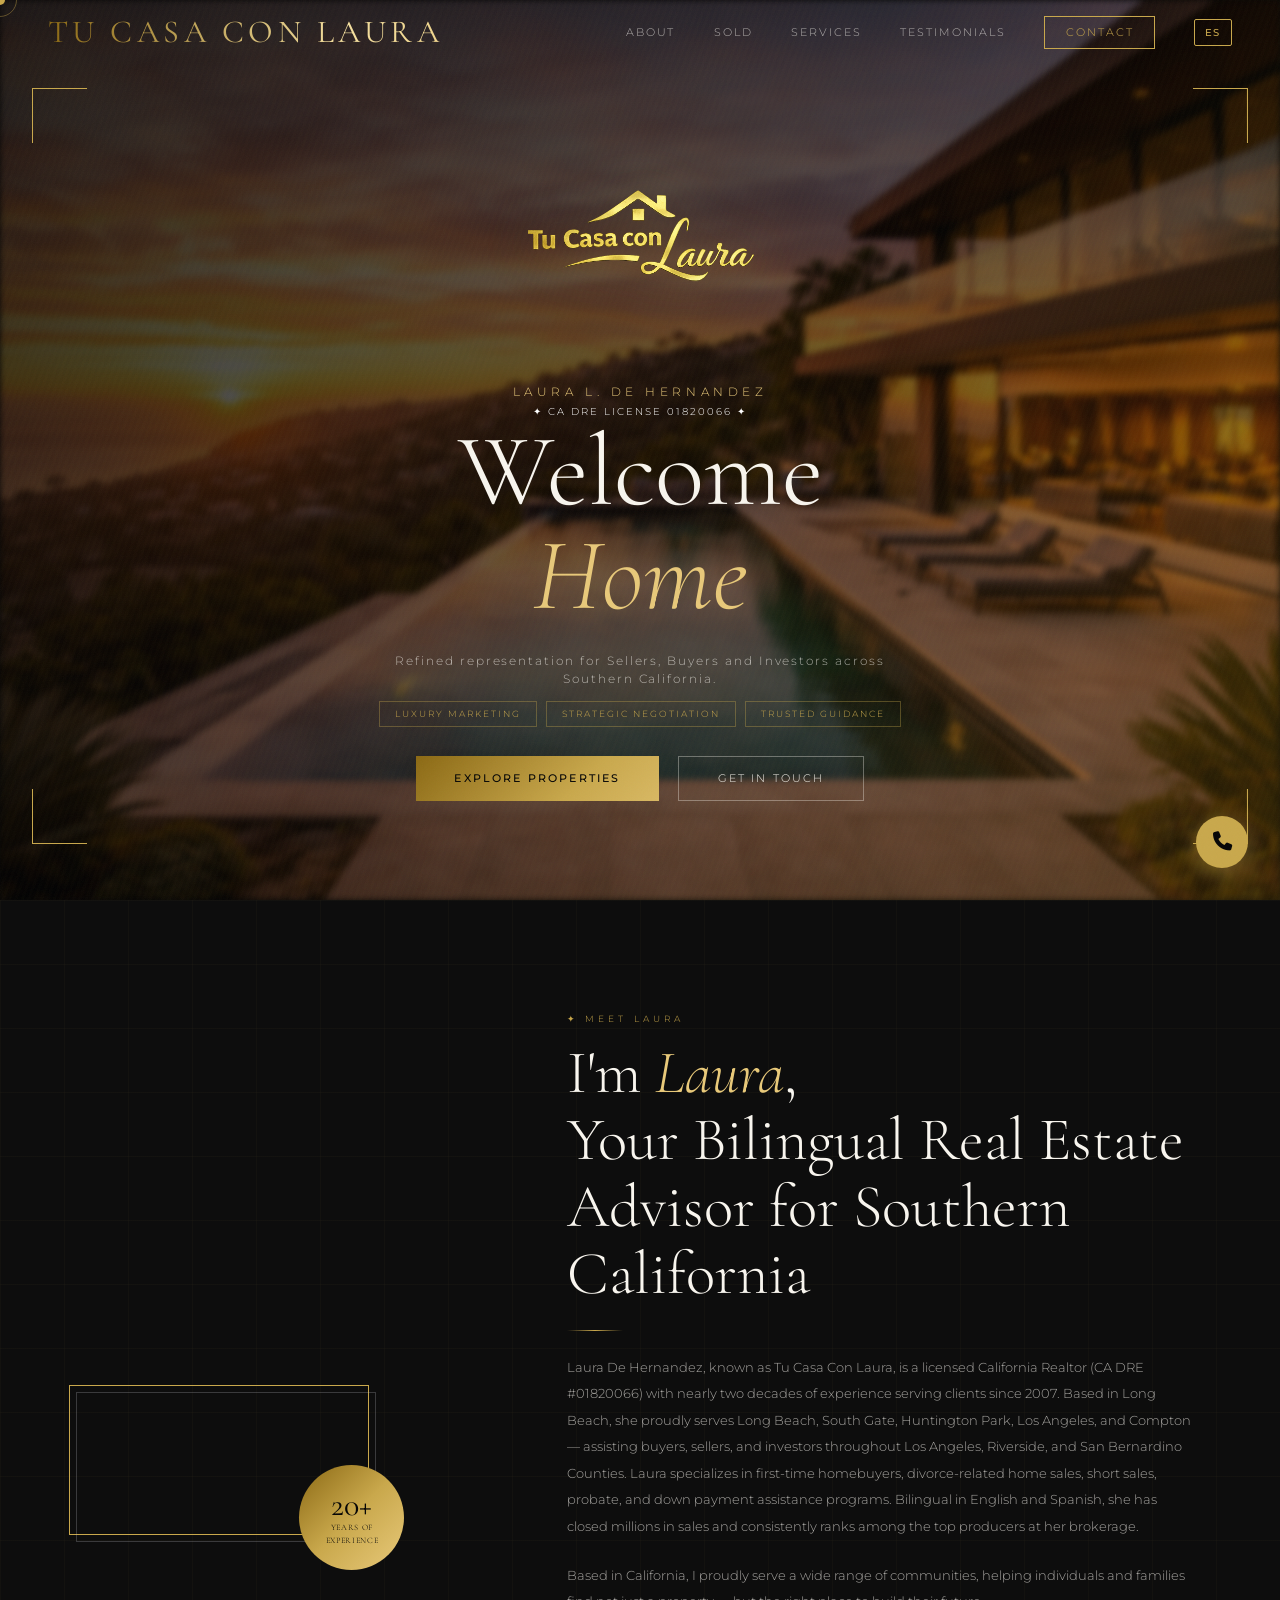
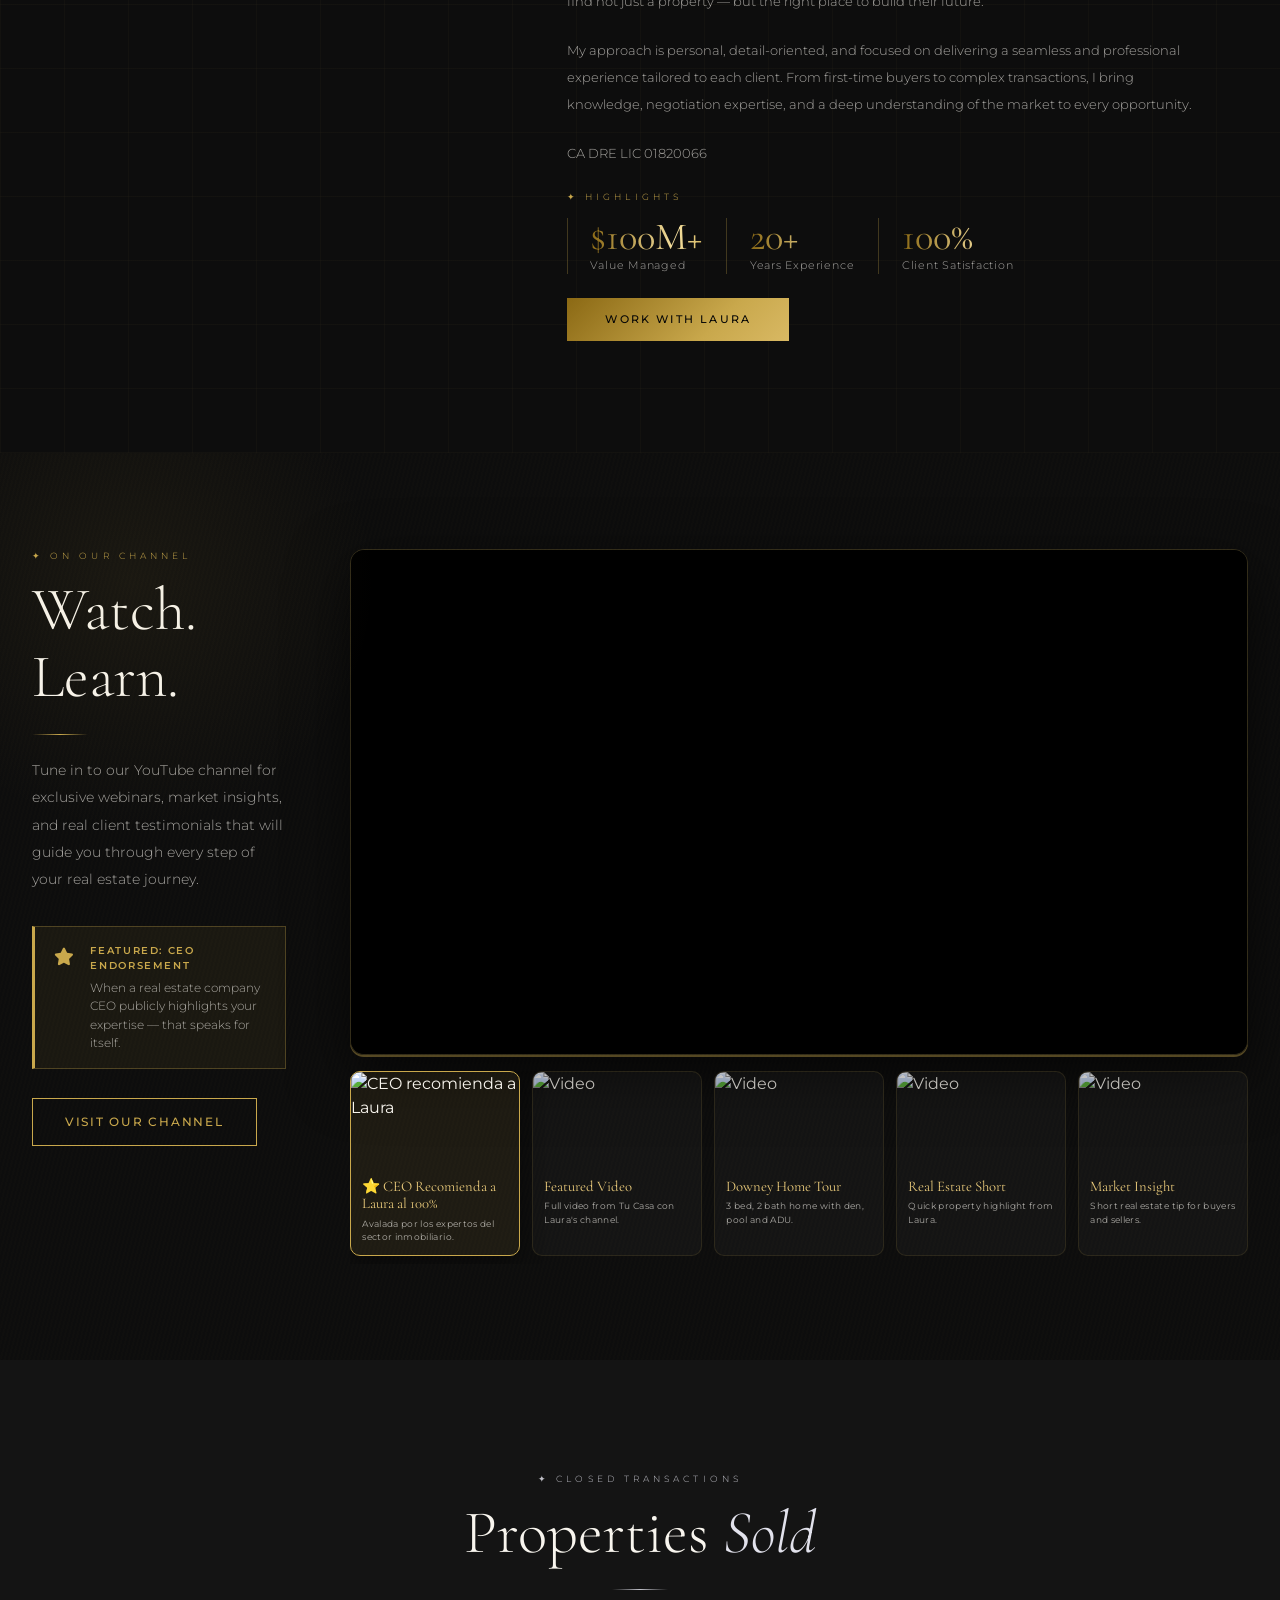
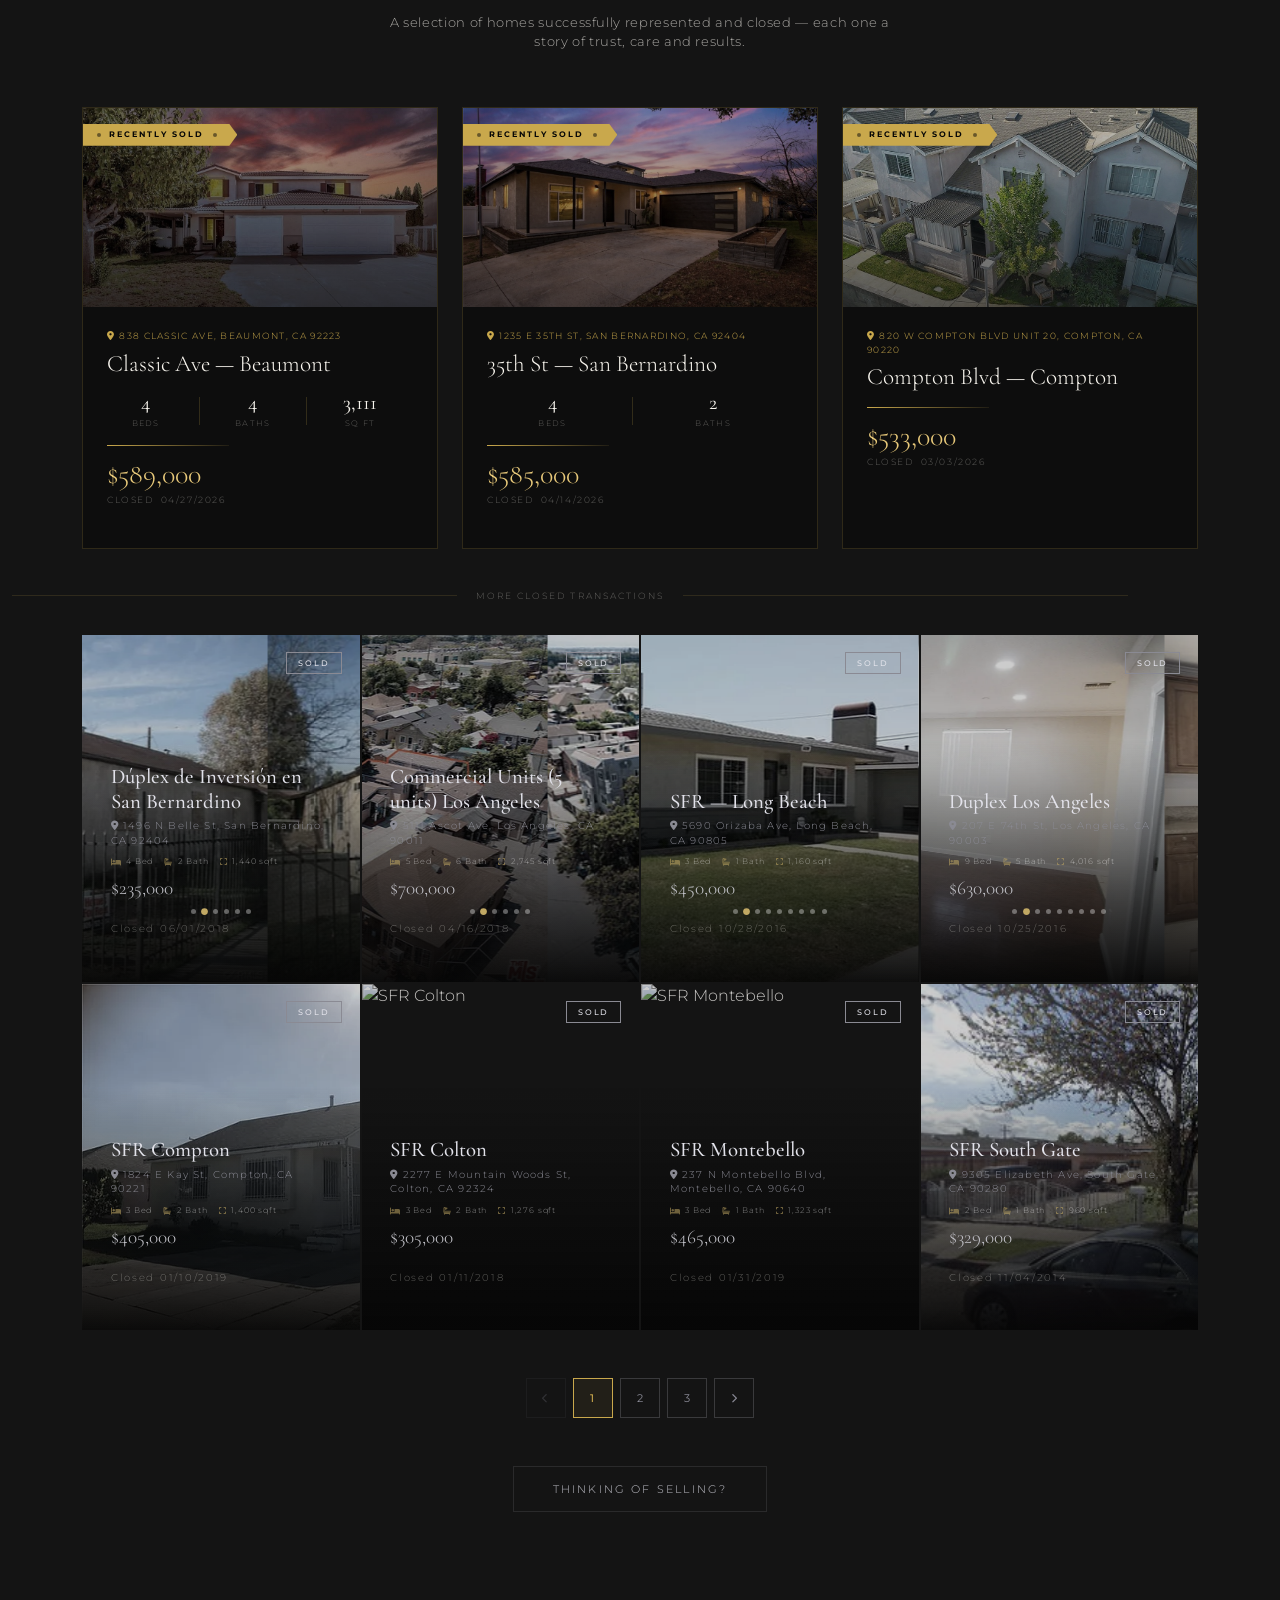
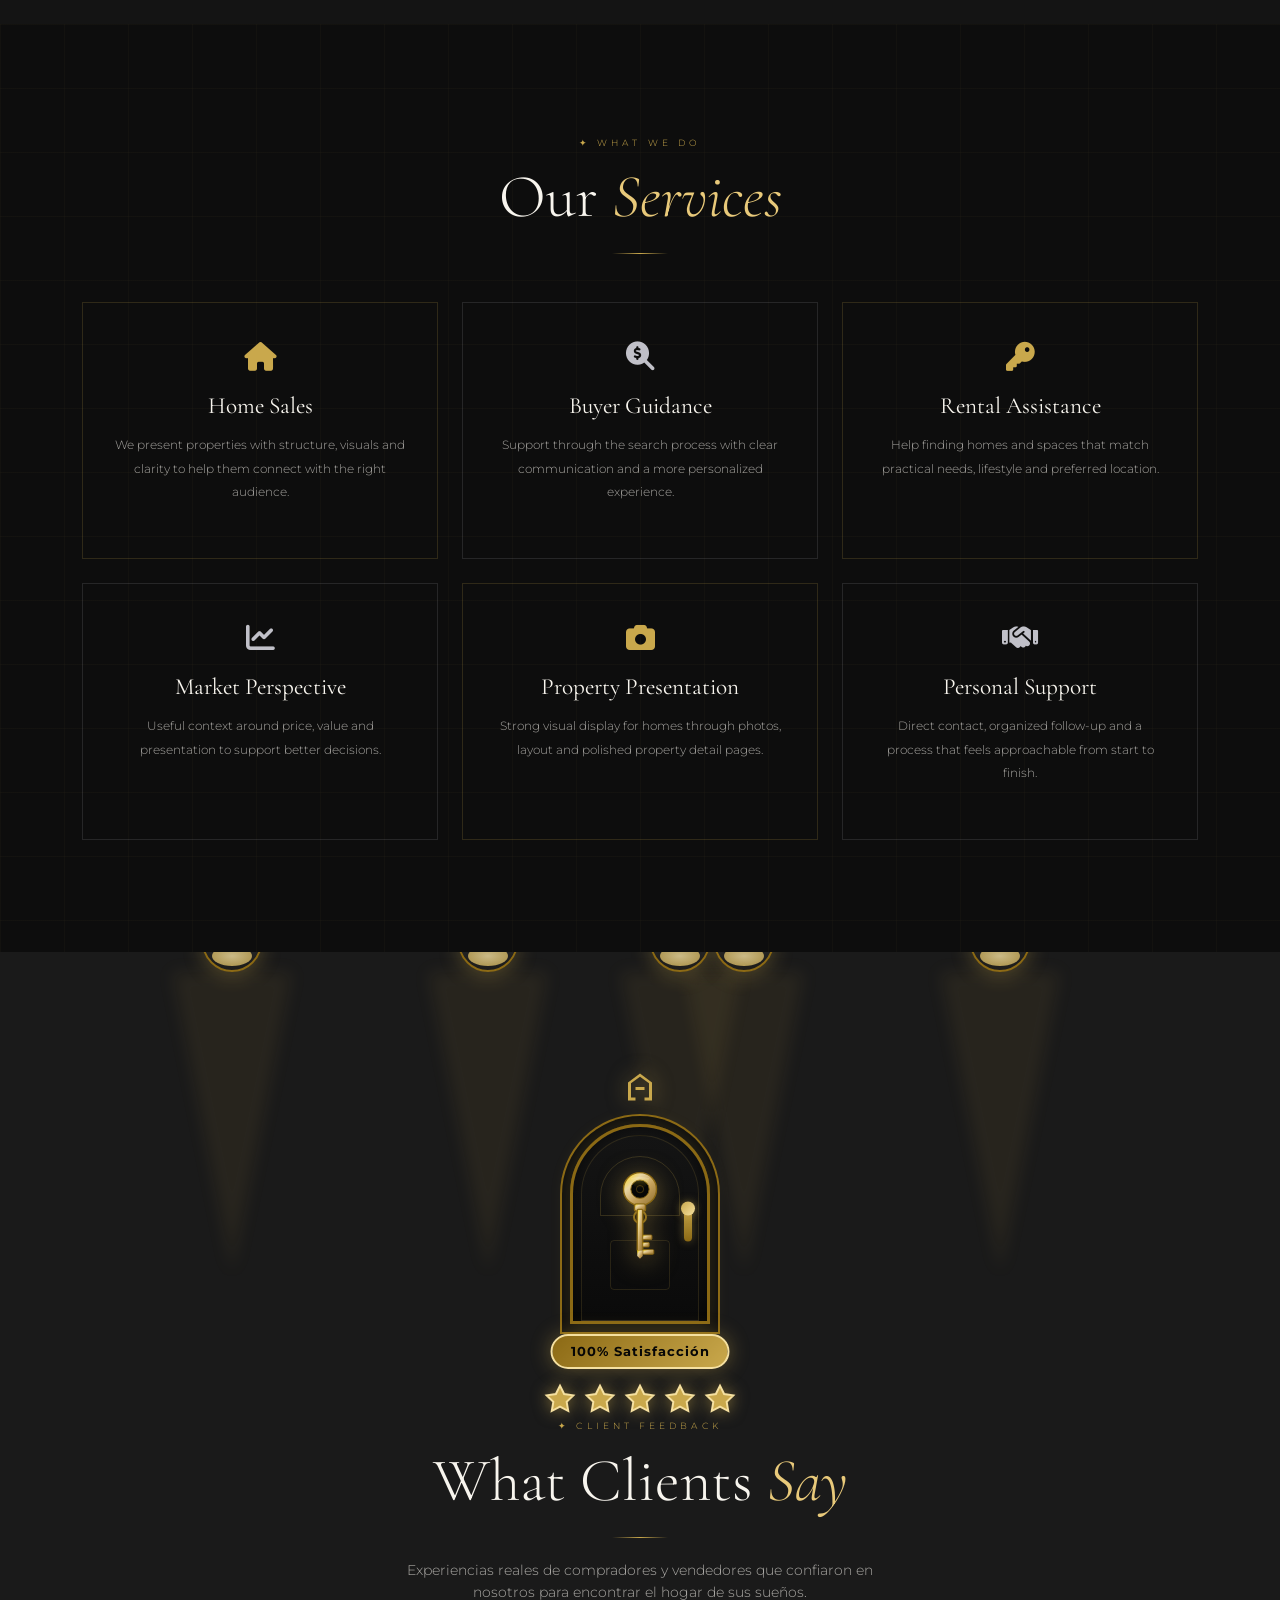
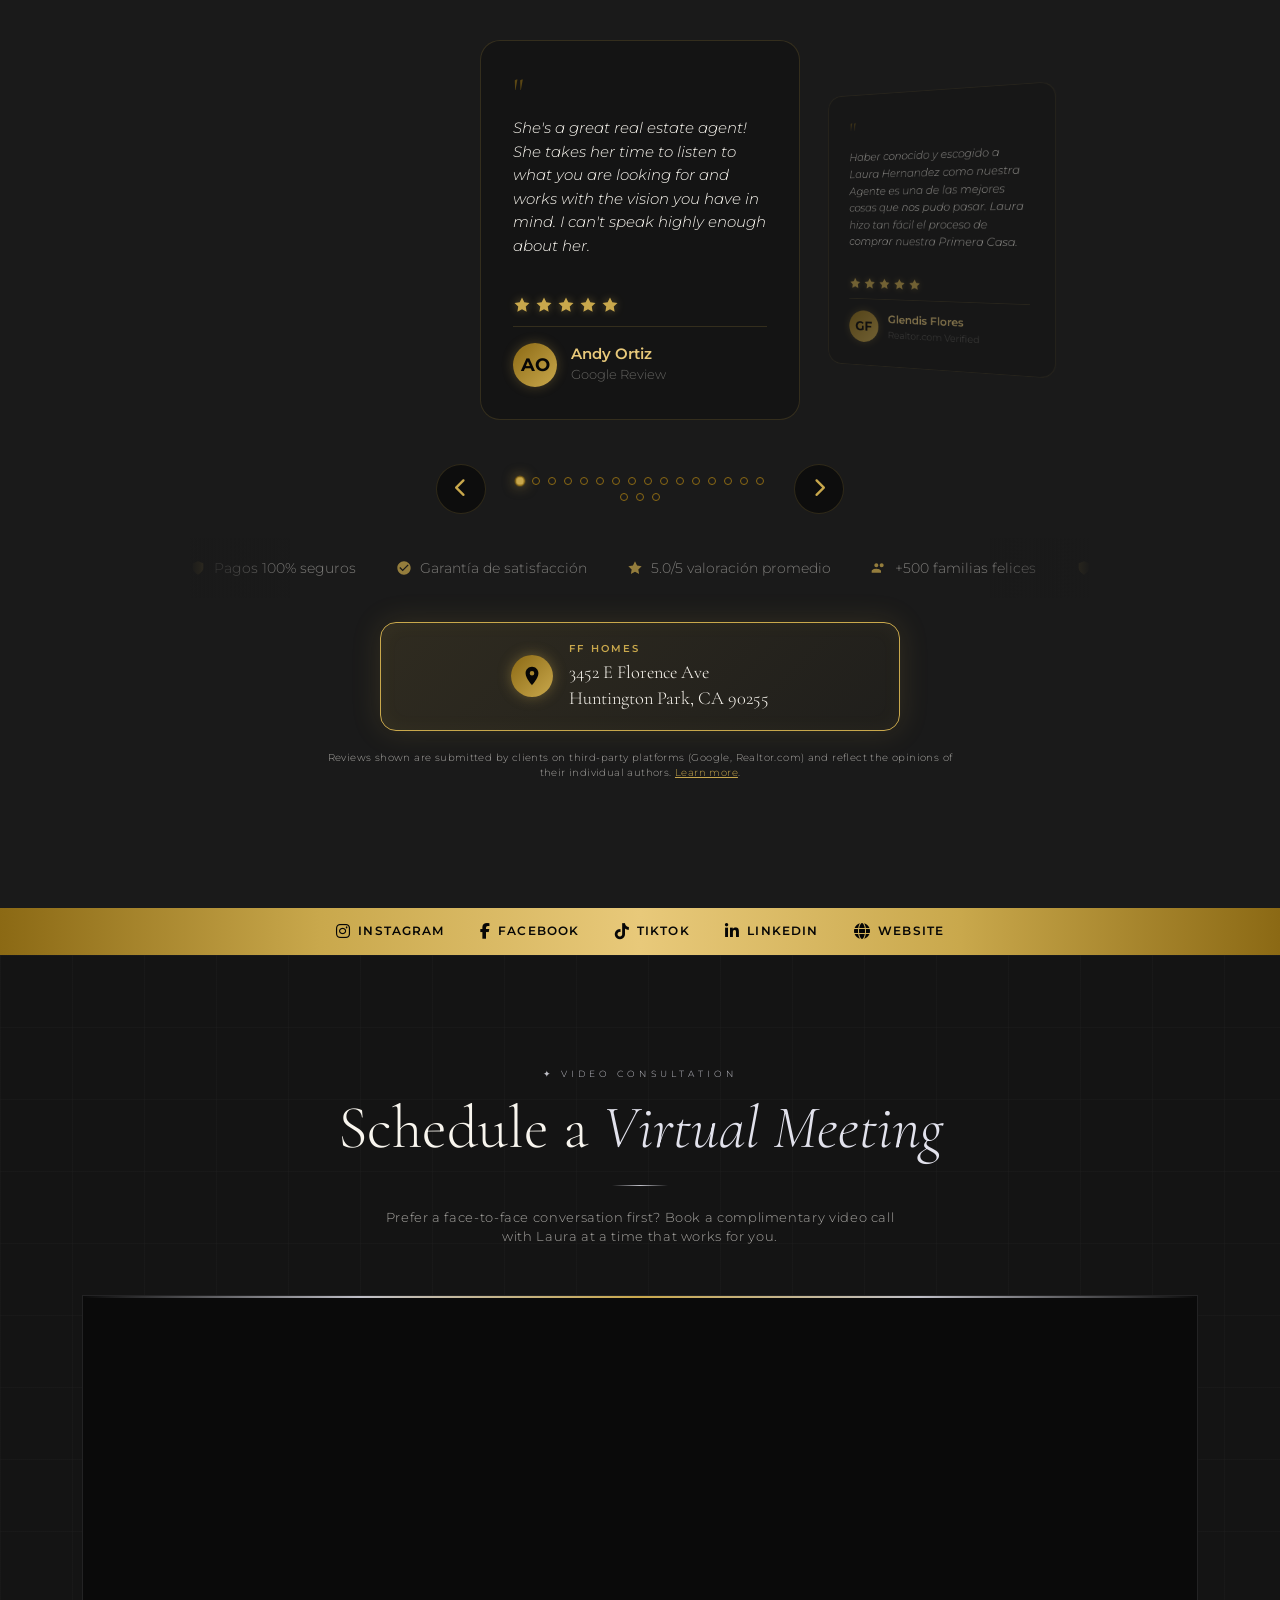
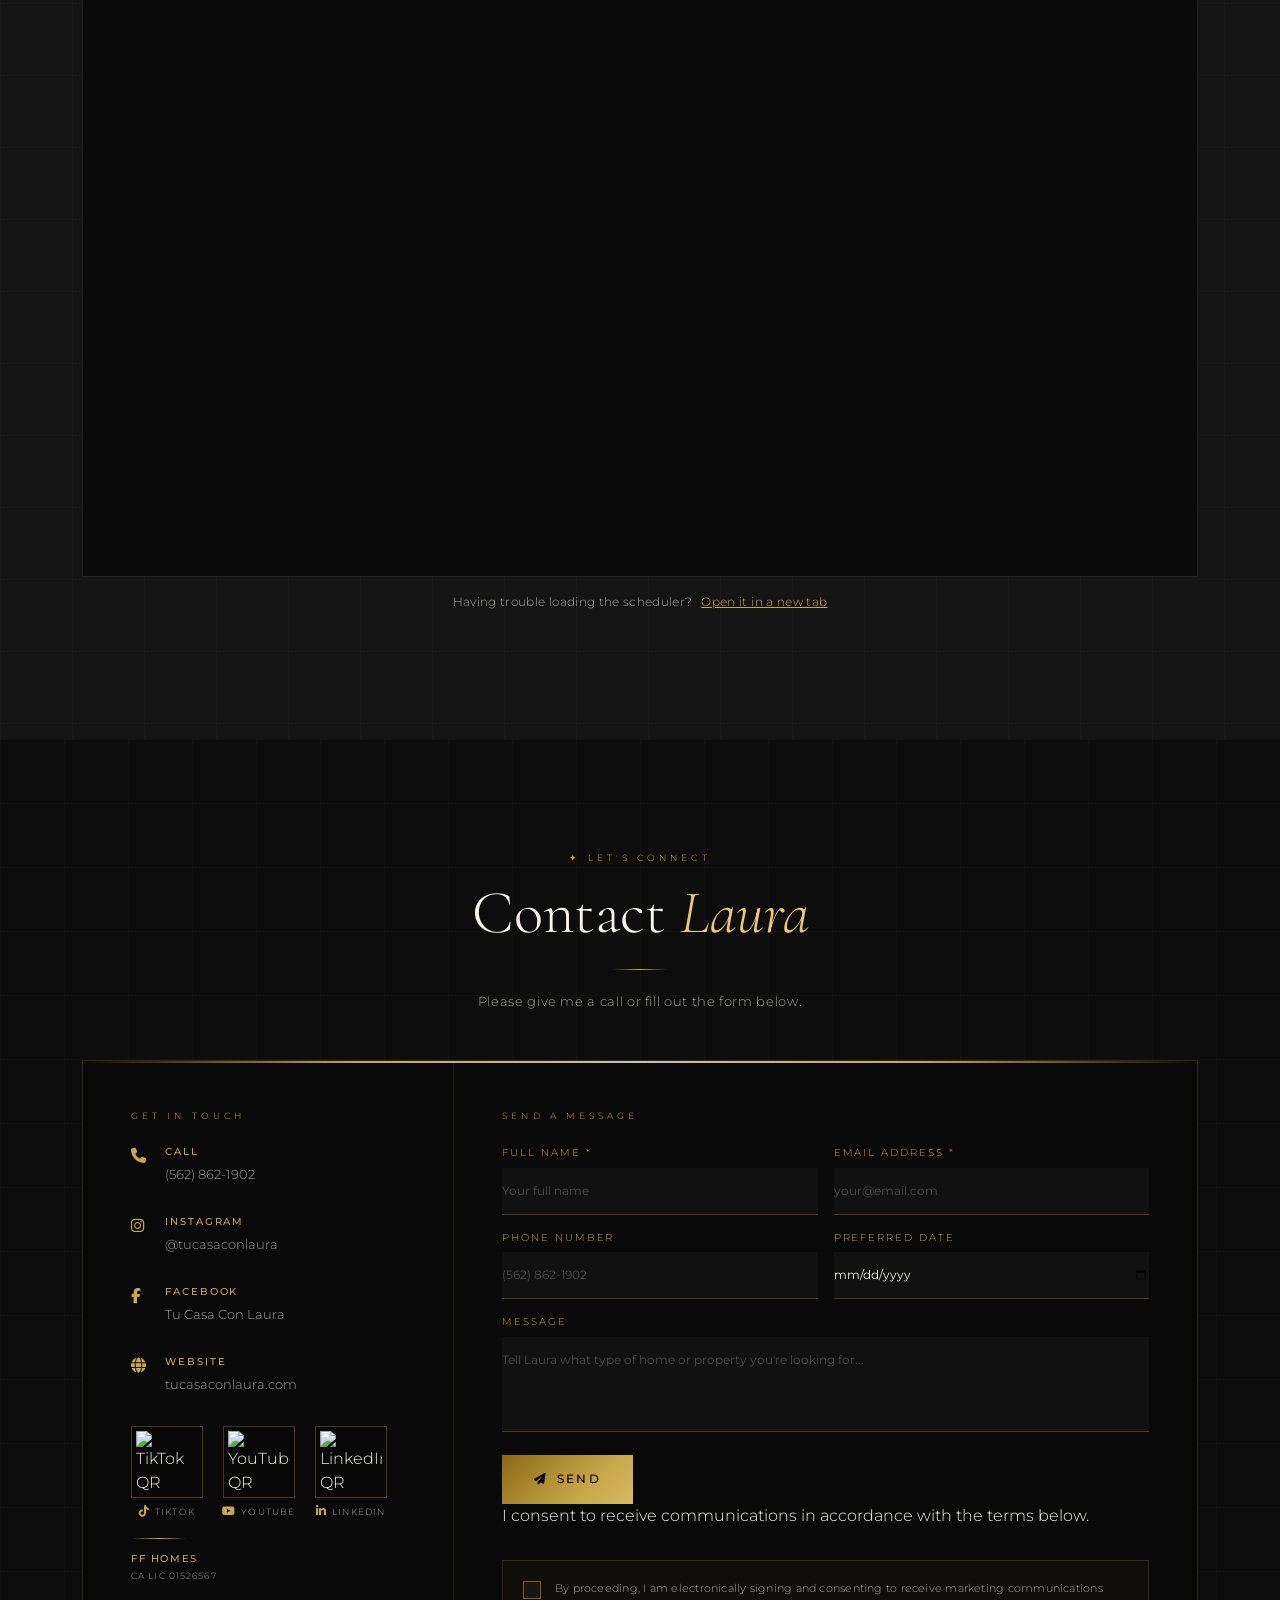
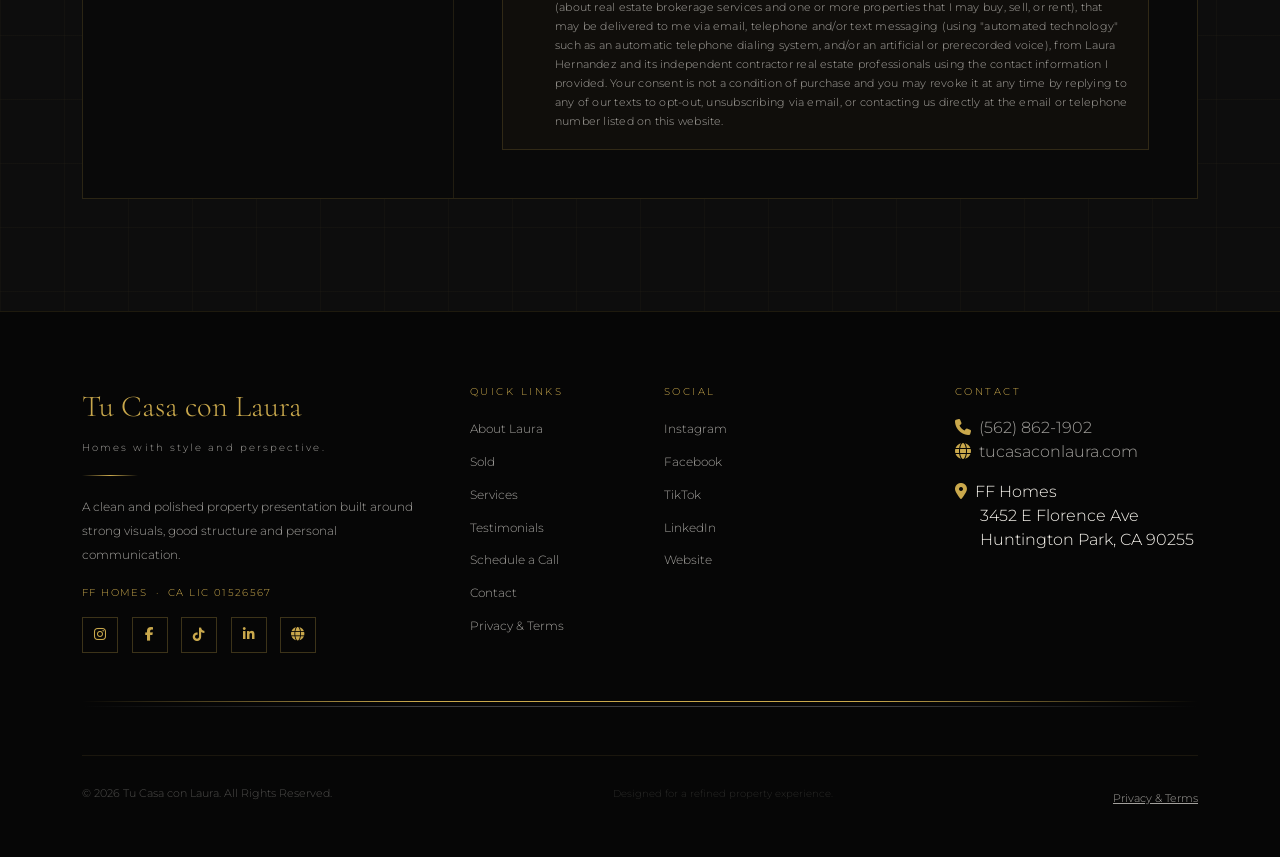
==== commit f594da0d: "Anuncio" ====
--- a/index.html
+++ b/index.html
@@ -22,7 +22,6 @@
   <div id="mob">
     <button id="mob-x" aria-label="Close menu"><i class="fas fa-times"></i></button>
     <a href="#about" data-i18n="nav.aboutFull">About Laura</a>
-    <a href="#properties" data-i18n="nav.properties">Properties</a>
     <a href="#sold" data-i18n="nav.sold">Sold</a>
     <a href="#services" data-i18n="nav.services">Services</a>
     <a href="#testimonials" data-i18n="nav.testimonials">Testimonials</a>
@@ -58,7 +57,6 @@
 
     <ul class="nav-ul">
       <li><a href="#about" data-i18n="nav.about">About</a></li>
-      <li><a href="#properties" data-i18n="nav.properties">Properties</a></li>
       <li><a href="#sold" data-i18n="nav.sold">Sold</a></li>
       <li><a href="#services" data-i18n="nav.services">Services</a></li>
       <li><a href="#testimonials" data-i18n="nav.testimonials">Testimonials</a></li>
@@ -101,7 +99,7 @@
         <span>Luxury marketing</span><span>Strategic negotiation</span><span>Trusted guidance</span>
       </p>
       <div class="h-btns">
-        <a href="#properties" class="btn-g" data-i18n="hero.cta1">Explore Properties</a>
+        <a href="#ad-victorville" class="btn-g" data-i18n="hero.cta1">Explore Properties</a>
         <a href="#contact" class="btn-o" data-i18n="hero.cta2">Get in Touch</a>
       </div>
     </div>
@@ -111,6 +109,85 @@
       <div class="h-line"></div>
     </div>
   </section>
+
+  <!-- ══════════════════════════════════════════════════
+       ANUNCIO DESTACADO — Victorville (expira 28/09/2026)
+       ══════════════════════════════════════════════════ -->
+  <section id="ad-victorville" class="ad-spot" data-expires="2026-09-28T23:59:59">
+    <div class="ad-inner">
+
+      <div class="ad-video rv">
+        <div class="ad-video-frame">
+          <iframe src="https://www.youtube.com/embed/fGjwQrxYsTY?rel=0&modestbranding=1&playsinline=1"
+            title="Casa en Venta en Victorville con Guest House"
+            frameborder="0"
+            allow="accelerometer; autoplay; clipboard-write; encrypted-media; gyroscope; picture-in-picture; web-share"
+            allowfullscreen></iframe>
+        </div>
+      </div>
+
+      <div class="ad-copy rv">
+        <span class="ad-badge"><i class="fas fa-bolt"></i> Nueva Oportunidad</span>
+        <h2 class="sec-h ad-title">Espectacular Casa en Venta en <em>Victorville</em> con Guest House Independiente</h2>
+        <div class="mini-bar" style="margin-left:0;"></div>
+        <p class="ad-sub">Espacio, lujo y versatilidad en un solo lugar. 4 habitaciones, 3 baños y una casita de huéspedes adicional.</p>
+
+        <ul class="ad-list">
+          <li><i class="fas fa-home"></i><span><strong>Casa Principal:</strong> 4 amplias habitaciones y 3 baños con acabados modernos.</span></li>
+          <li><i class="fas fa-key"></i><span><strong>Guest House:</strong> 1 habitación y 1 baño privado, ideal para familiares o ingresos extra.</span></li>
+          <li><i class="fas fa-utensils"></i><span><strong>Áreas Comunes:</strong> Cocina totalmente equipada, comedor y sala con excelente iluminación natural.</span></li>
+          <li><i class="fas fa-tree"></i><span><strong>Exterior:</strong> Amplio patio trasero listo para disfrutar al aire libre.</span></li>
+        </ul>
+
+        <p class="ad-cta-text">¿Quieres agendar un recorrido privado? Llama ahora a Tu Casa Con Laura o contáctanos para más detalles. <strong>¡Tu próximo hogar te espera!</strong></p>
+
+        <div class="ad-btns">
+          <a href="tel:+15628621902" class="btn-g"><i class="fas fa-phone me-2"></i> 562-862-1902</a>
+          <a href="#contact" class="btn-o">Más Información</a>
+        </div>
+      </div>
+
+    </div>
+  </section>
+
+  <style>
+    .ad-spot{position:relative;padding:5rem 0;background:var(--bk2);border-top:1px solid var(--bd-g);border-bottom:1px solid var(--bd-g);overflow:hidden;}
+    .ad-spot::before{content:'';position:absolute;inset:0;pointer-events:none;background-image:repeating-linear-gradient(105deg,transparent,transparent 2px,rgba(201,168,76,.014) 2px,rgba(201,168,76,.014) 4px);}
+    .ad-spot::after{content:'';position:absolute;top:-140px;right:-140px;width:480px;height:480px;border-radius:50%;background:radial-gradient(circle,rgba(201,168,76,.08) 0%,transparent 70%);pointer-events:none;}
+    .ad-inner{position:relative;z-index:2;max-width:1200px;margin:0 auto;padding:0 2rem;display:grid;grid-template-columns:minmax(0,340px) minmax(0,1fr);gap:3.5rem;align-items:center;}
+    .ad-video-frame{position:relative;width:100%;aspect-ratio:9/16;max-height:600px;border:1px solid rgba(201,168,76,.3);border-radius:14px;overflow:hidden;background:#000;box-shadow:0 22px 60px rgba(0,0,0,.65),0 0 0 1px rgba(201,168,76,.12);}
+    .ad-video-frame iframe{width:100%;height:100%;display:block;border:0;}
+    .ad-badge{display:inline-flex;align-items:center;gap:.5rem;background:linear-gradient(135deg,var(--gold-d),var(--gold));color:var(--bk);font-family:'Montserrat',sans-serif;font-size:.55rem;font-weight:700;letter-spacing:.24em;text-transform:uppercase;padding:.38rem 1.05rem;margin-bottom:1.1rem;}
+    .ad-title{font-size:clamp(1.8rem,3.6vw,3rem);}
+    .ad-sub{color:var(--wh2);font-size:.86rem;line-height:1.9;margin-bottom:1.6rem;max-width:640px;}
+    .ad-list{list-style:none;padding:0;margin:0 0 1.6rem;display:grid;gap:.85rem;}
+    .ad-list li{display:flex;align-items:flex-start;gap:.85rem;font-size:.8rem;line-height:1.75;color:var(--wh2);}
+    .ad-list i{color:var(--gold);font-size:.85rem;margin-top:.28rem;min-width:16px;}
+    .ad-list strong{color:var(--wh);font-weight:500;}
+    .ad-cta-text{font-size:.8rem;line-height:1.85;color:var(--wh2);margin-bottom:1.6rem;max-width:640px;}
+    .ad-cta-text strong{color:var(--gold-l);font-weight:500;}
+    .ad-btns{display:flex;gap:1rem;flex-wrap:wrap;}
+    @media (max-width:900px){
+      .ad-spot{padding:3.5rem 0;}
+      .ad-inner{grid-template-columns:1fr;gap:2.2rem;padding:0 1.2rem;justify-items:center;text-align:center;}
+      .ad-video{width:100%;max-width:320px;}
+      .ad-copy .mini-bar{margin:1.3rem auto !important;}
+      .ad-list li{text-align:left;}
+      .ad-btns{justify-content:center;}
+    }
+    @media (max-width:576px){
+      .ad-inner{padding:0 1rem;}
+      .ad-btns .btn-g,.ad-btns .btn-o{width:100%;max-width:280px;justify-content:center;}
+    }
+  </style>
+
+  <script>
+    (function(){
+      var s=document.getElementById('ad-victorville');
+      if(!s)return;
+      if(new Date() > new Date(s.dataset.expires)) s.remove();
+    })();
+  </script>
 
   <!-- ABOUT -->
   <section id="about" class="pad bg2 grid-bg">
@@ -253,24 +330,6 @@
         </div>
       </div>
 
-    </div>
-  </section>
-
-  <!-- PROPERTIES -->
-  <section id="properties" class="pad">
-    <div class="container mb-5">
-      <div class="text-center rv">
-        <span class="lbl" data-i18n="props.label">✦ Featured Collection</span>
-        <h2 class="sec-h" data-i18n="props.title">Selected <em>Properties</em></h2>
-        <div class="mini-bar"></div>
-        <p class="section-sub" data-i18n="props.sub">
-          A curated selection of homes presented with strong visuals, clear details and a polished experience.
-        </p>
-      </div>
-    </div>
-    <div class="p-grid" id="propertiesGrid"></div>
-    <div class="text-center mt-5 rv">
-      <a href="#contact" class="btn-o" data-i18n="props.cta">Ask About Available Homes &nbsp;<i class="fas fa-arrow-right fa-xs"></i></a>
     </div>
   </section>
 
@@ -744,7 +803,6 @@
           <p class="f-head" data-i18n="footer.quickLinks">Quick Links</p>
           <ul class="f-ul">
             <li><a href="#about">About Laura</a></li>
-            <li><a href="#properties">Properties</a></li>
             <li><a href="#sold">Sold</a></li>
             <li><a href="#services">Services</a></li>
             <li><a href="#testimonials">Testimonials</a></li>
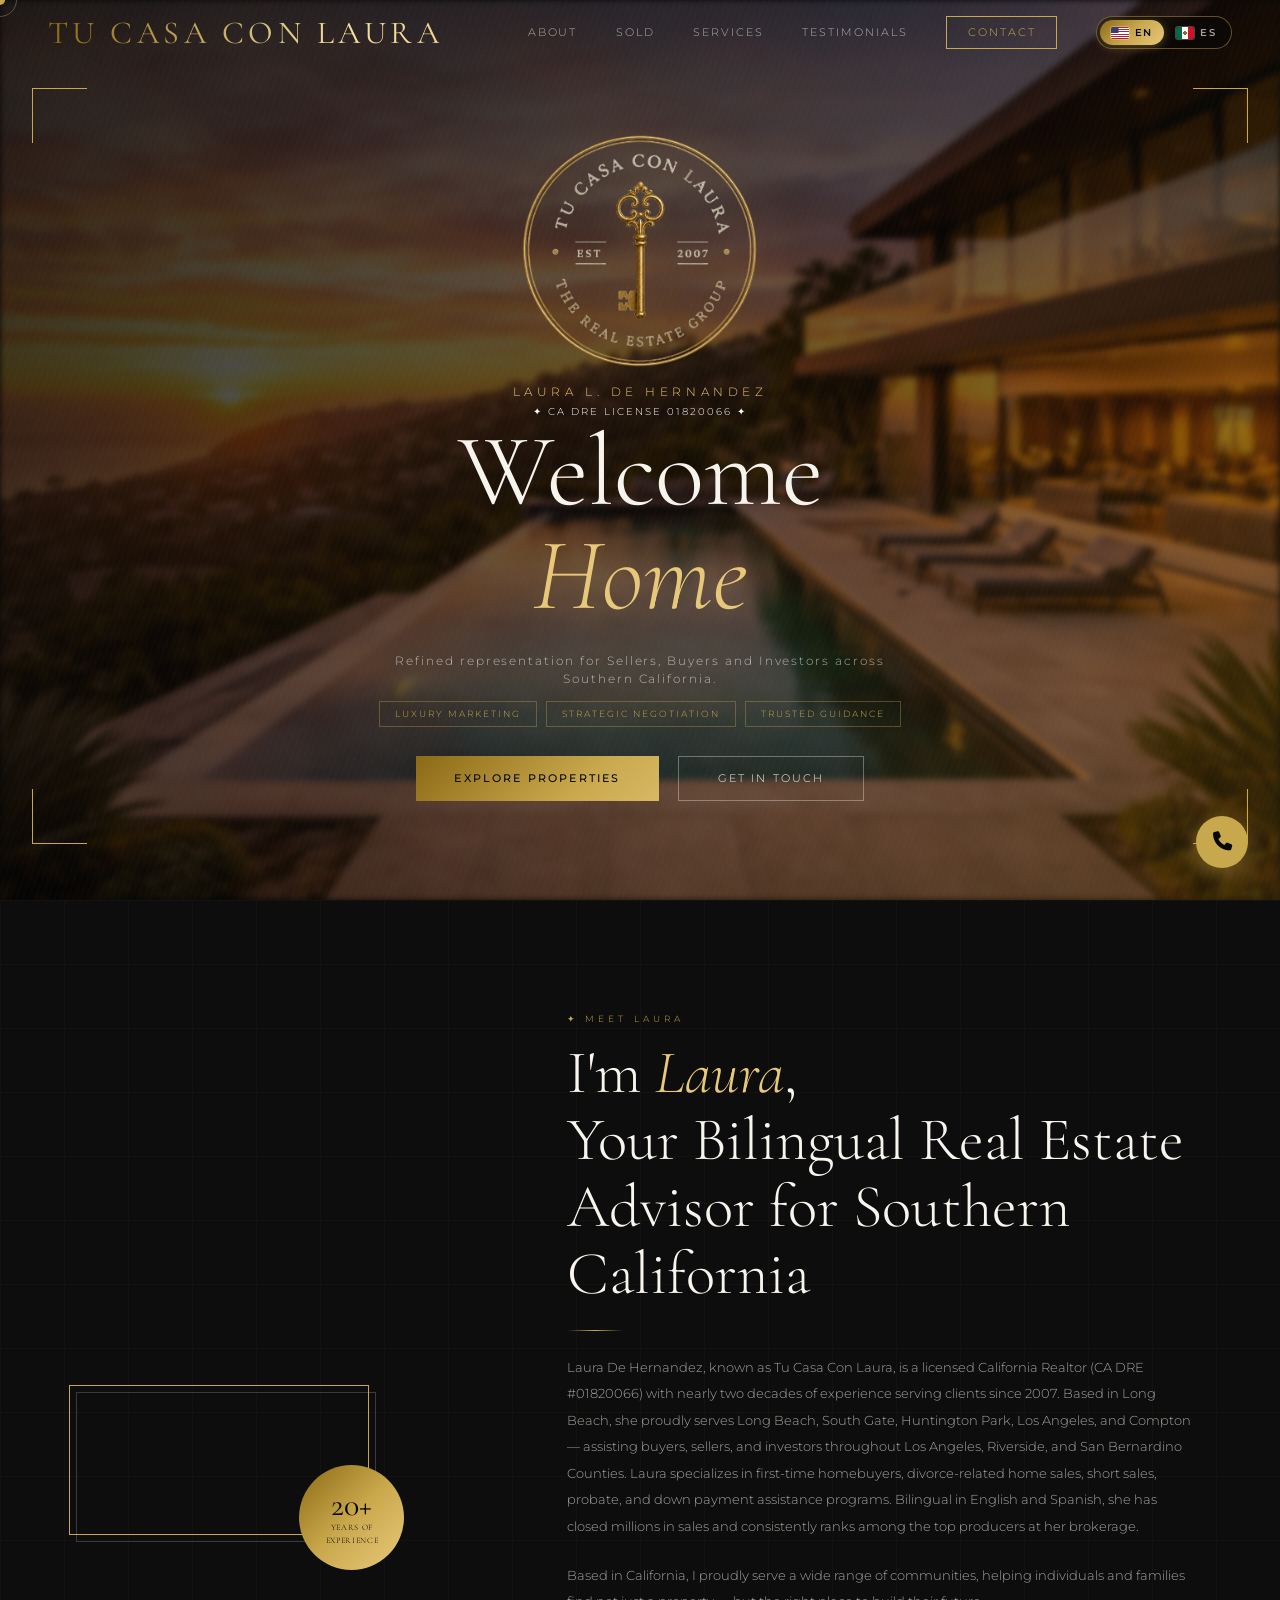
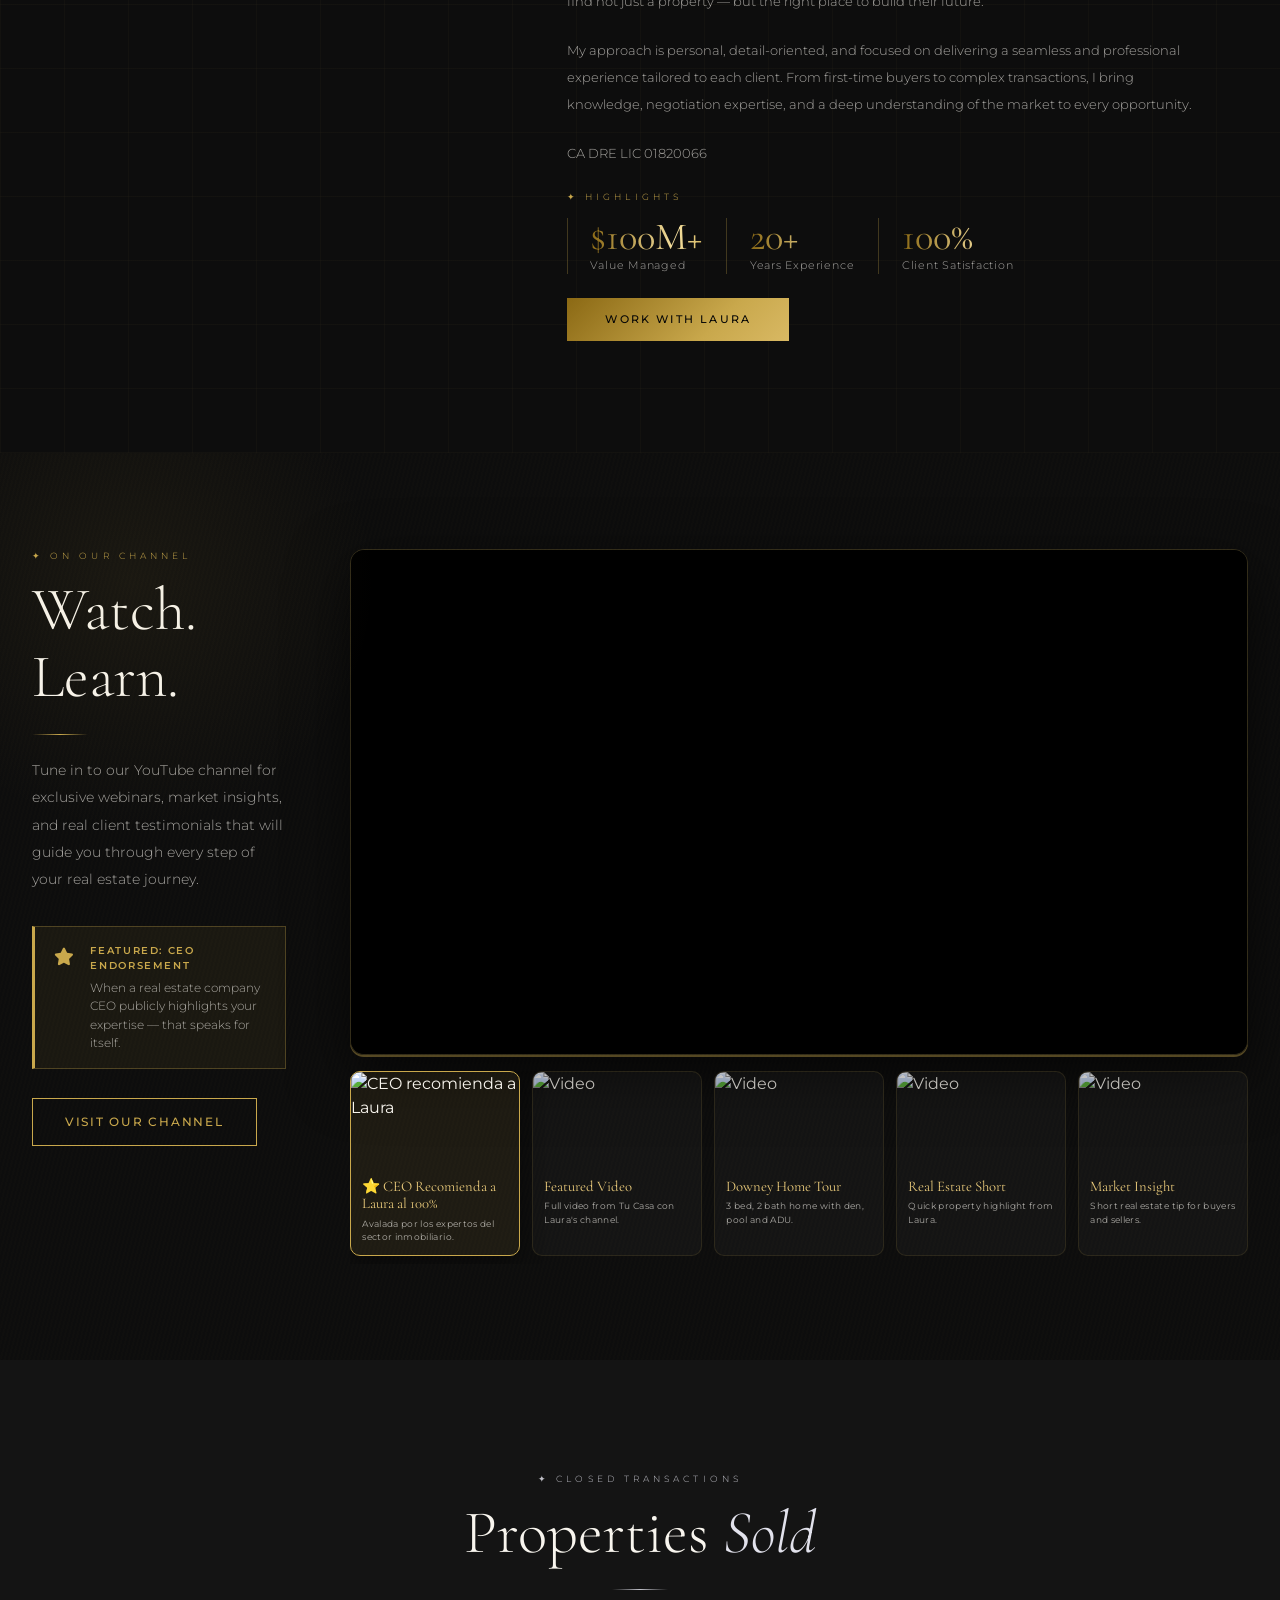
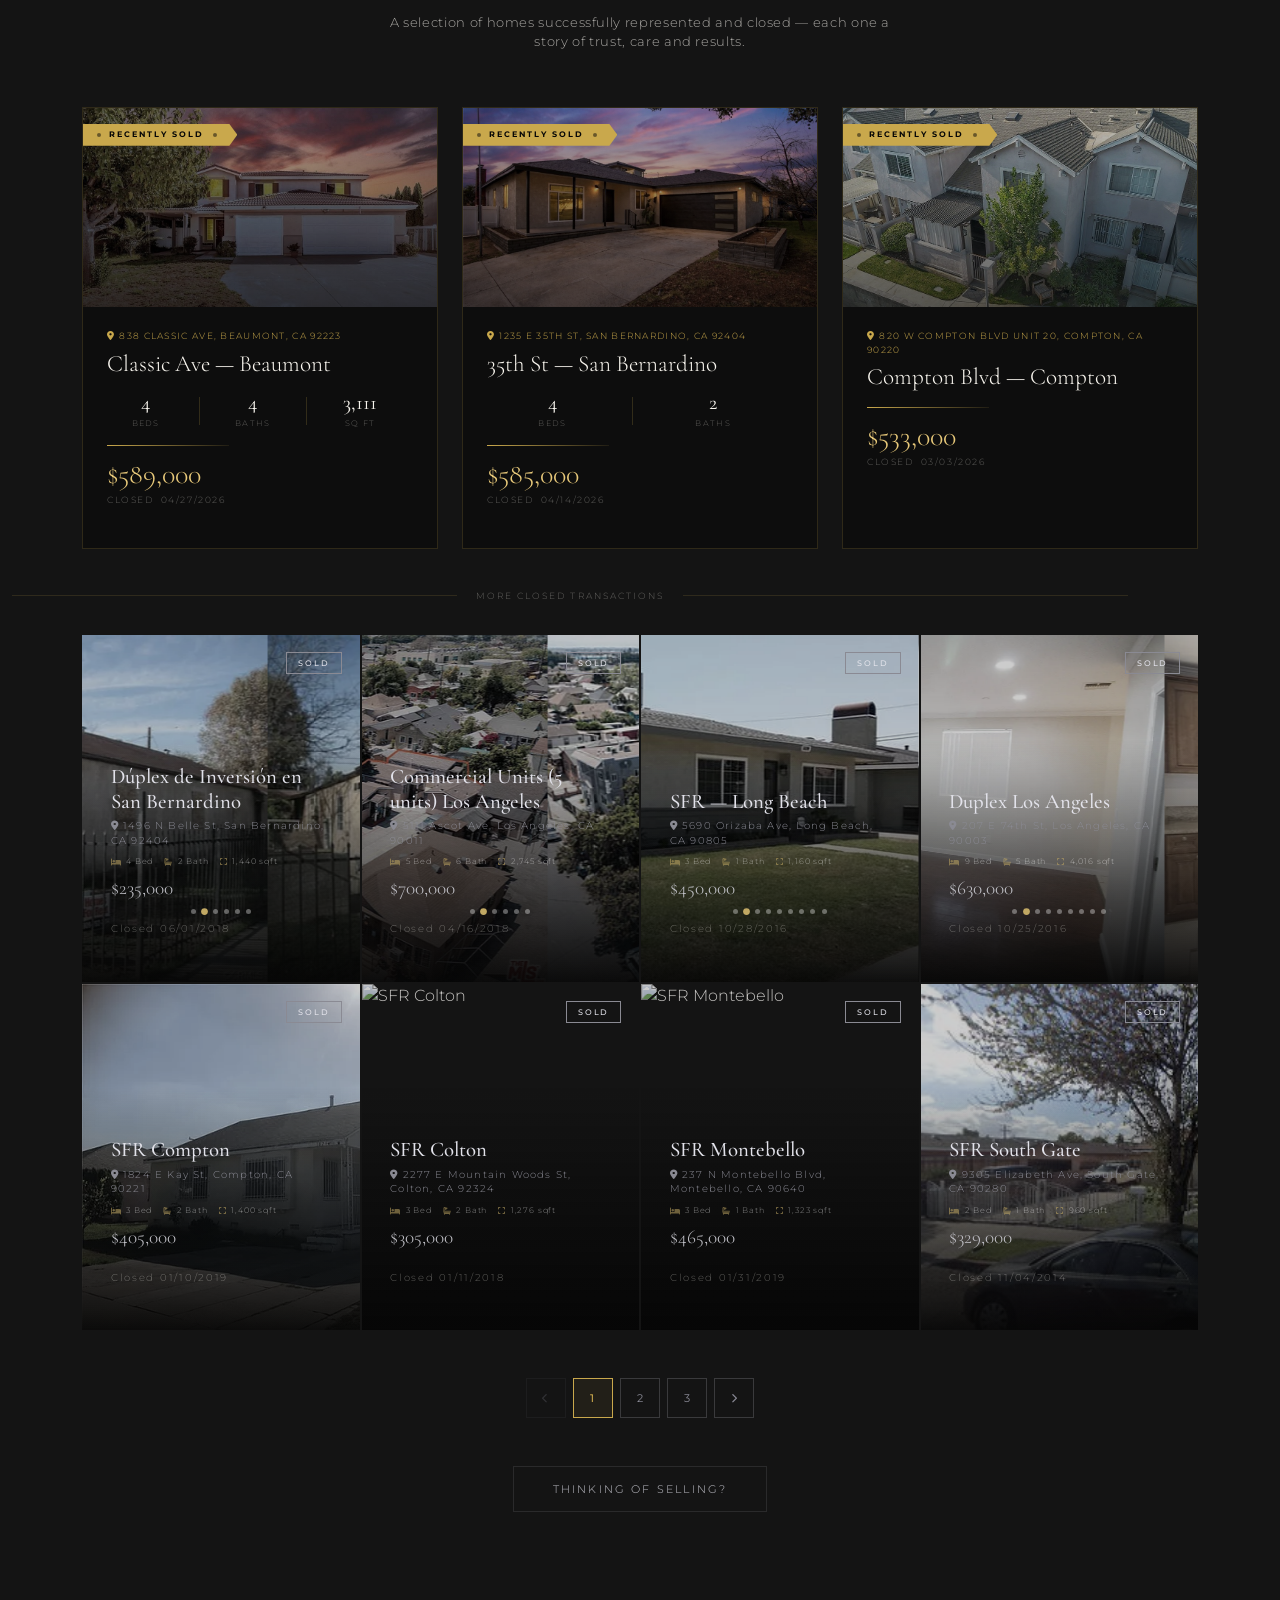
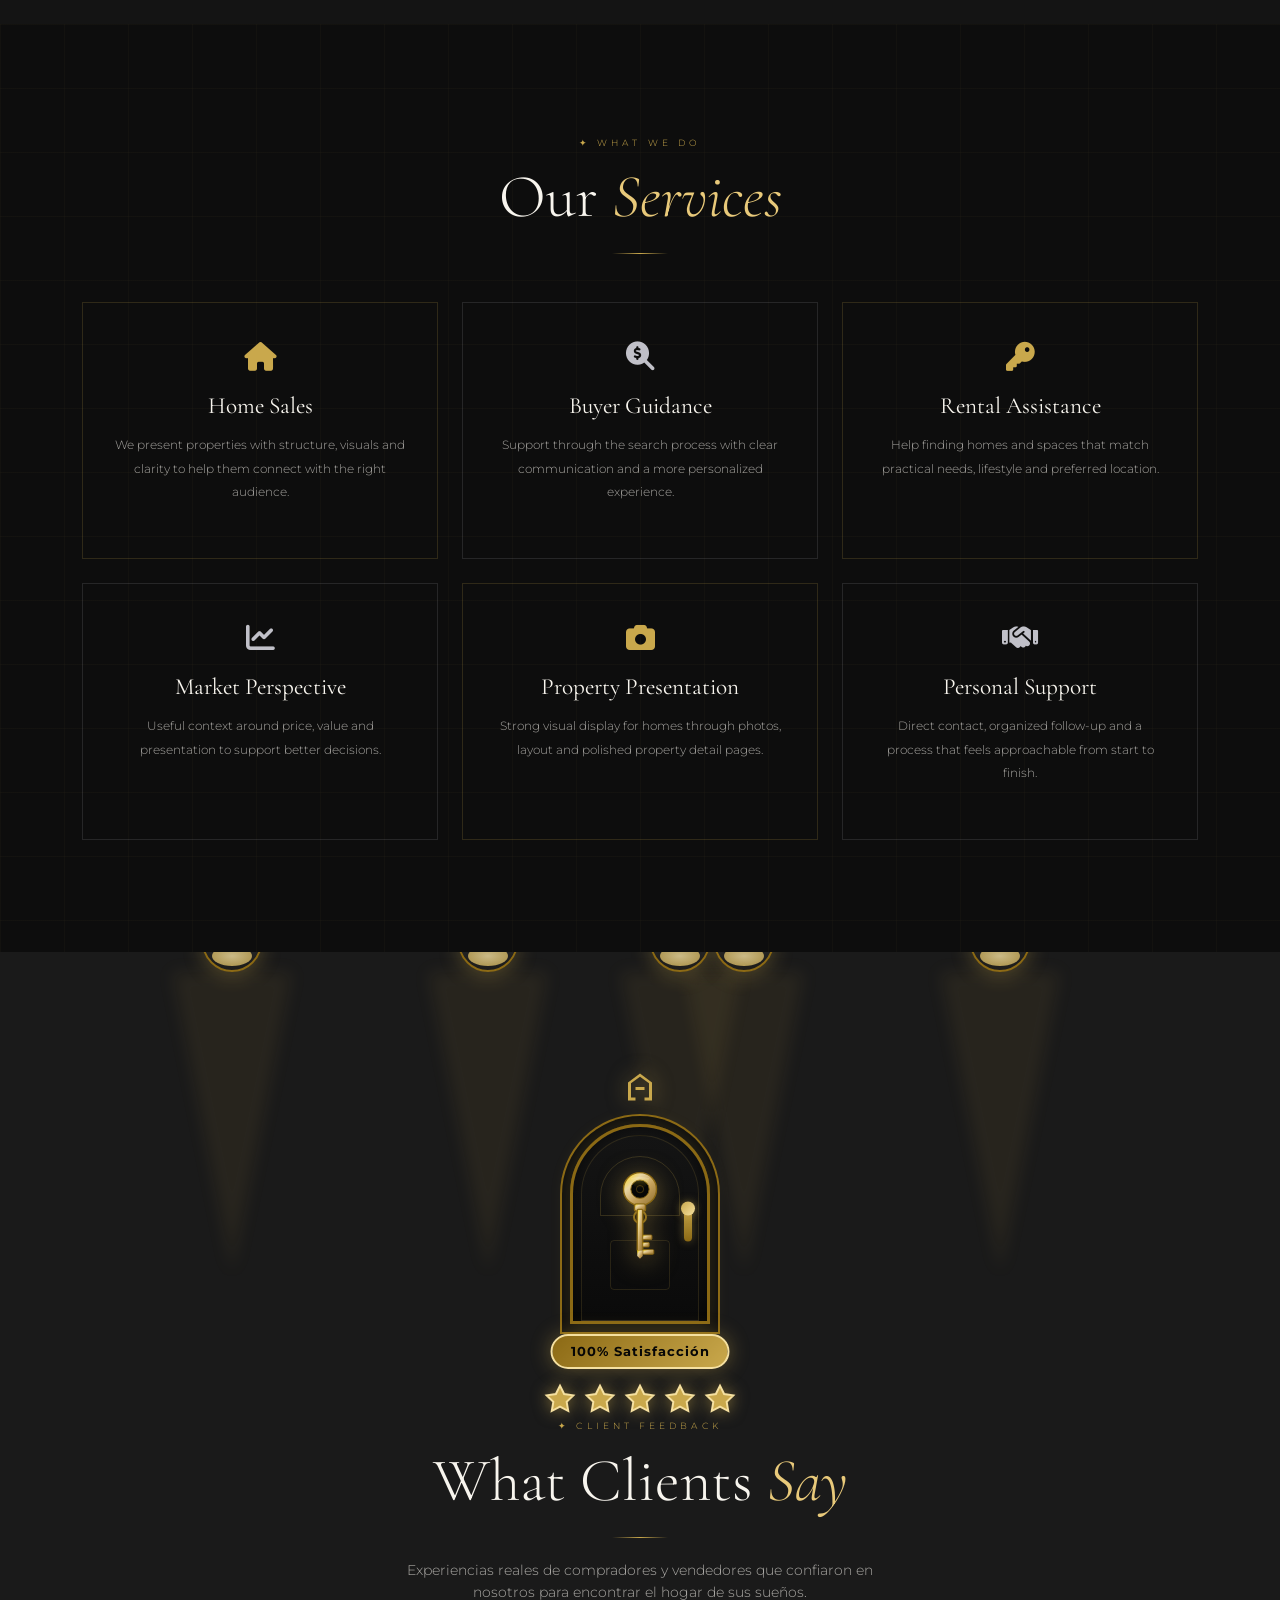
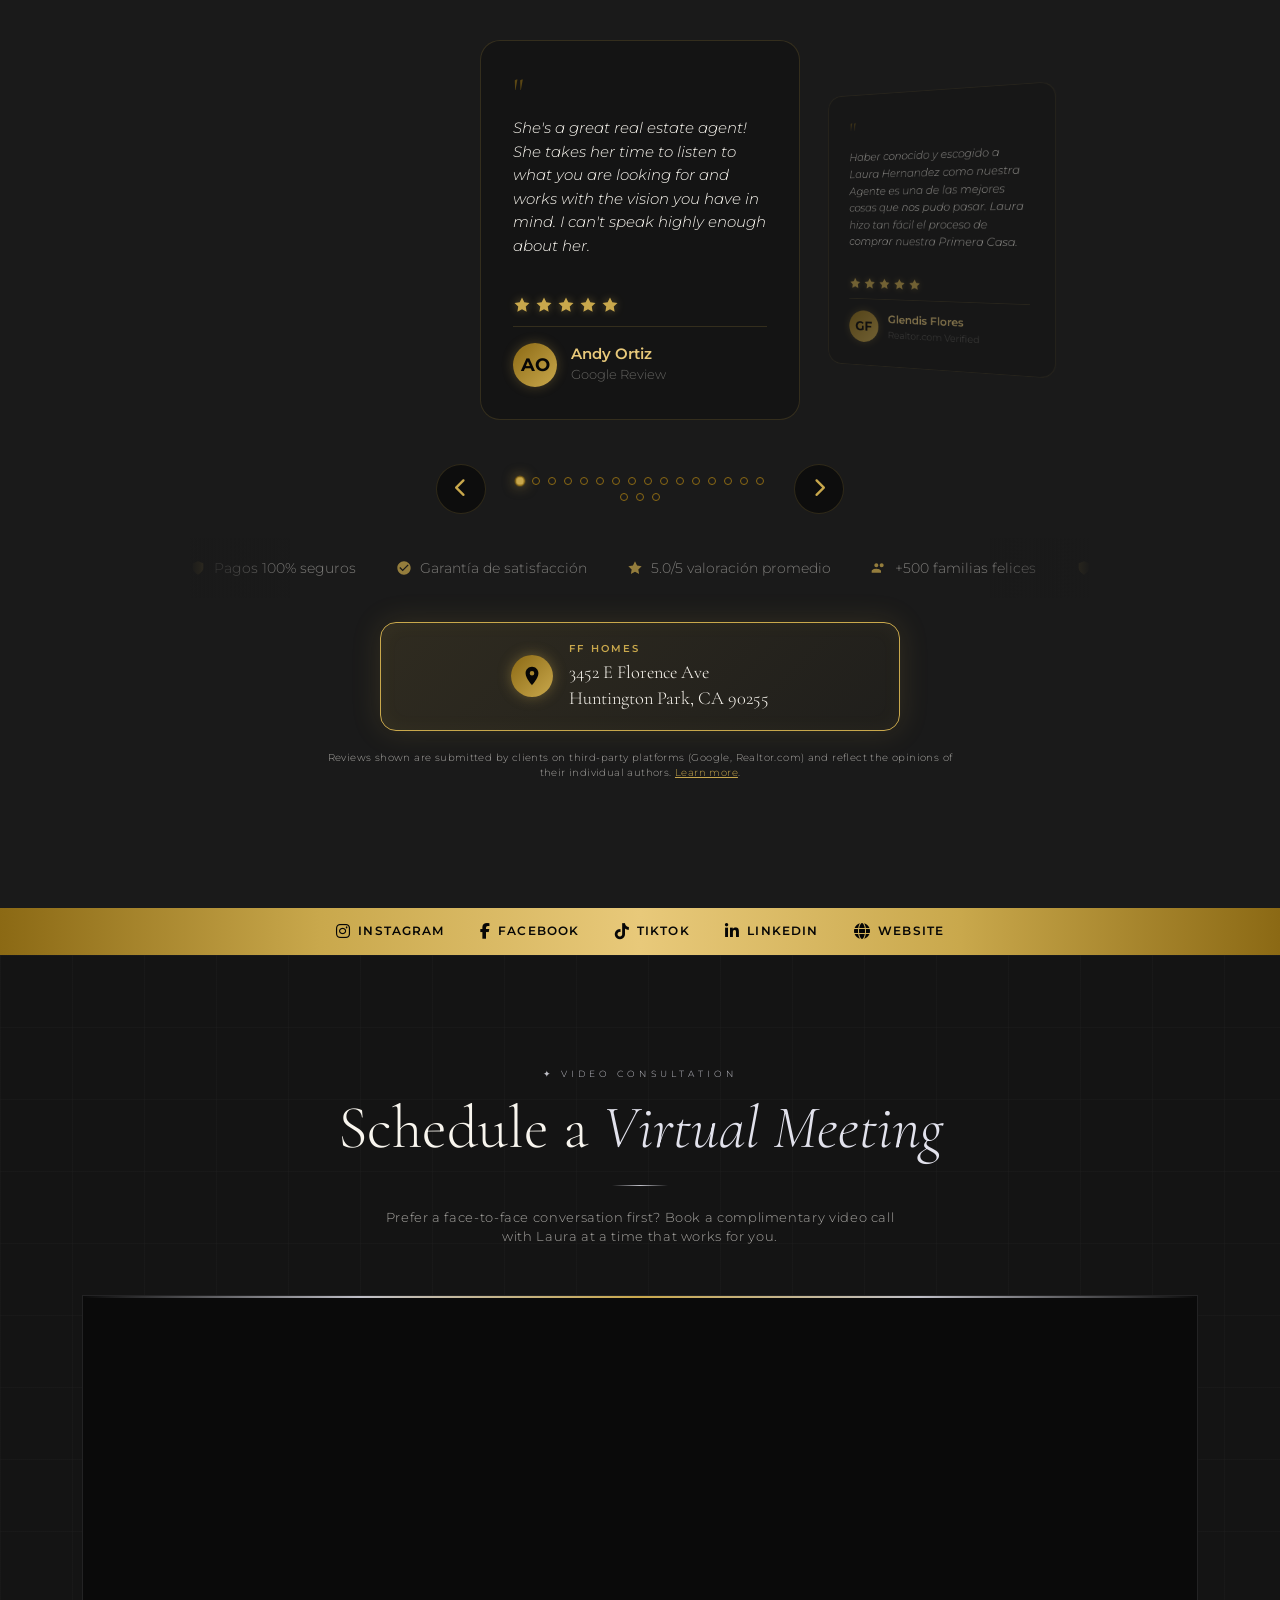
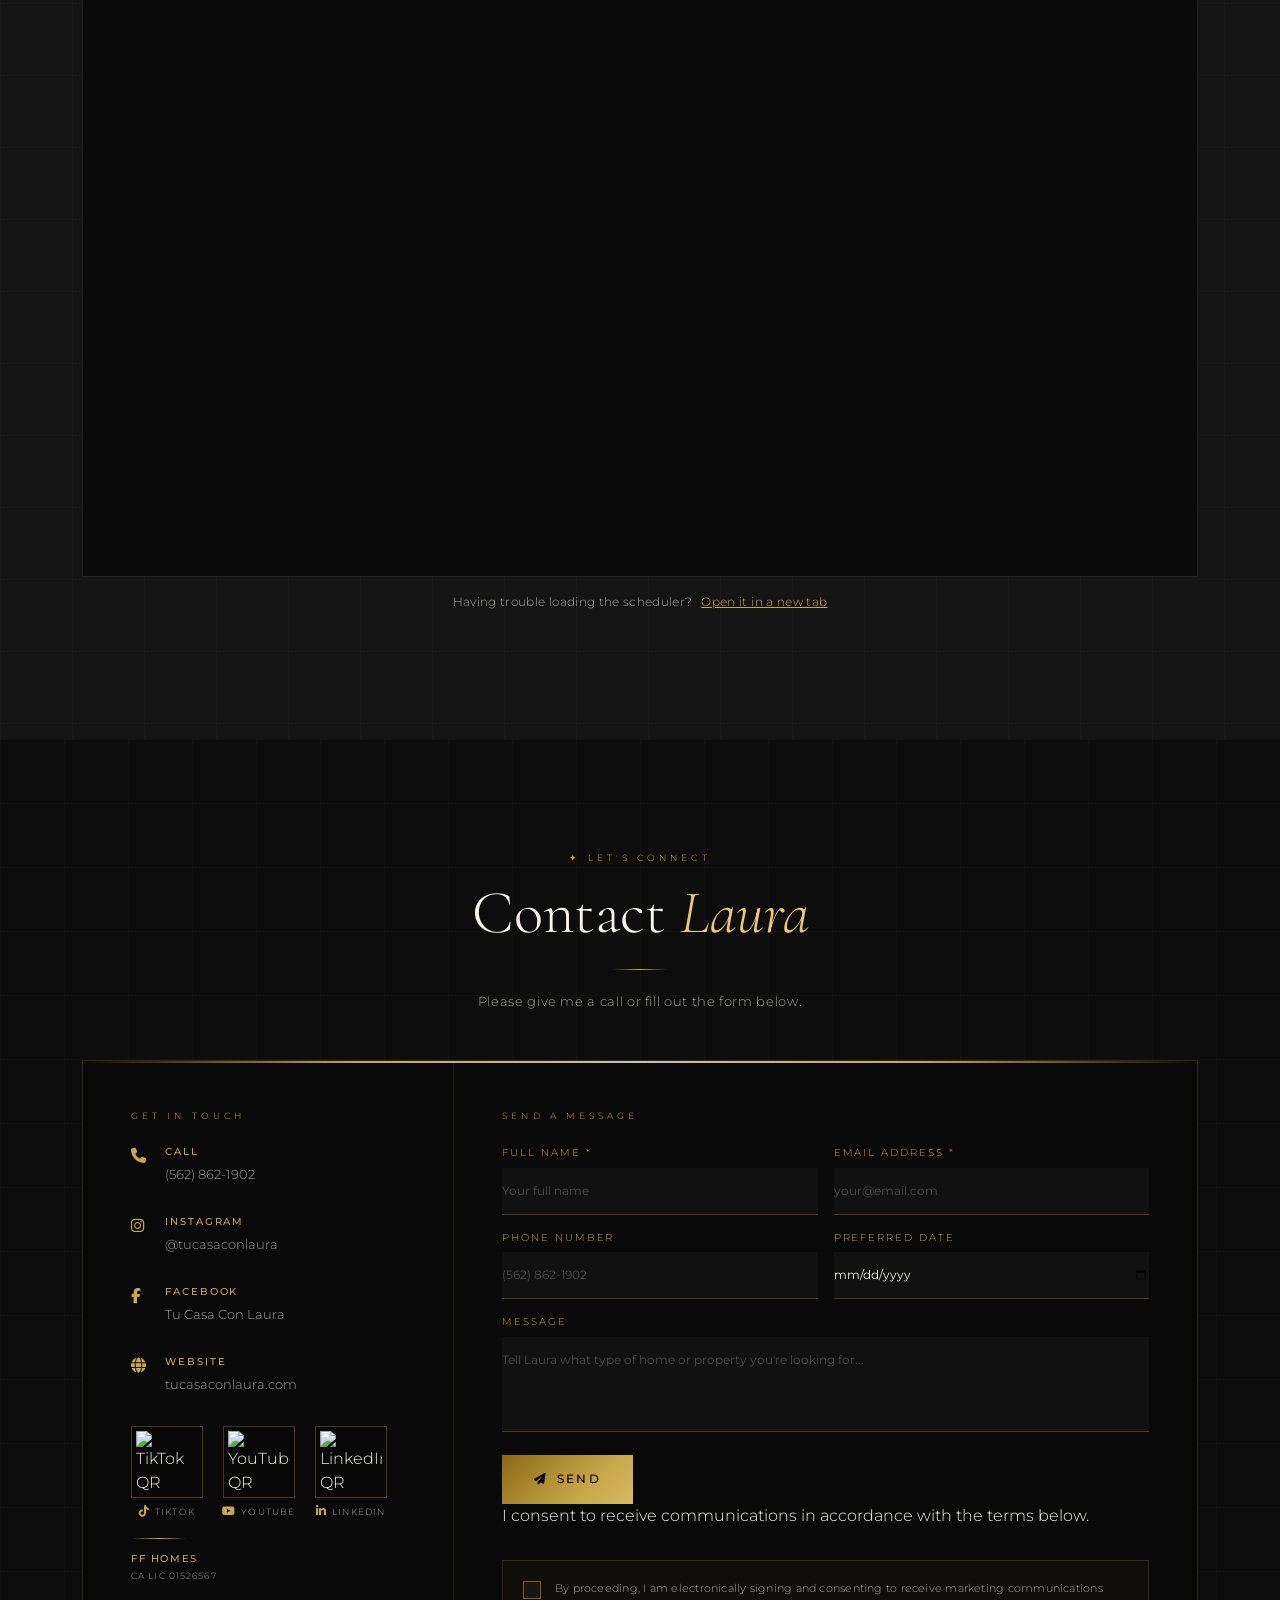
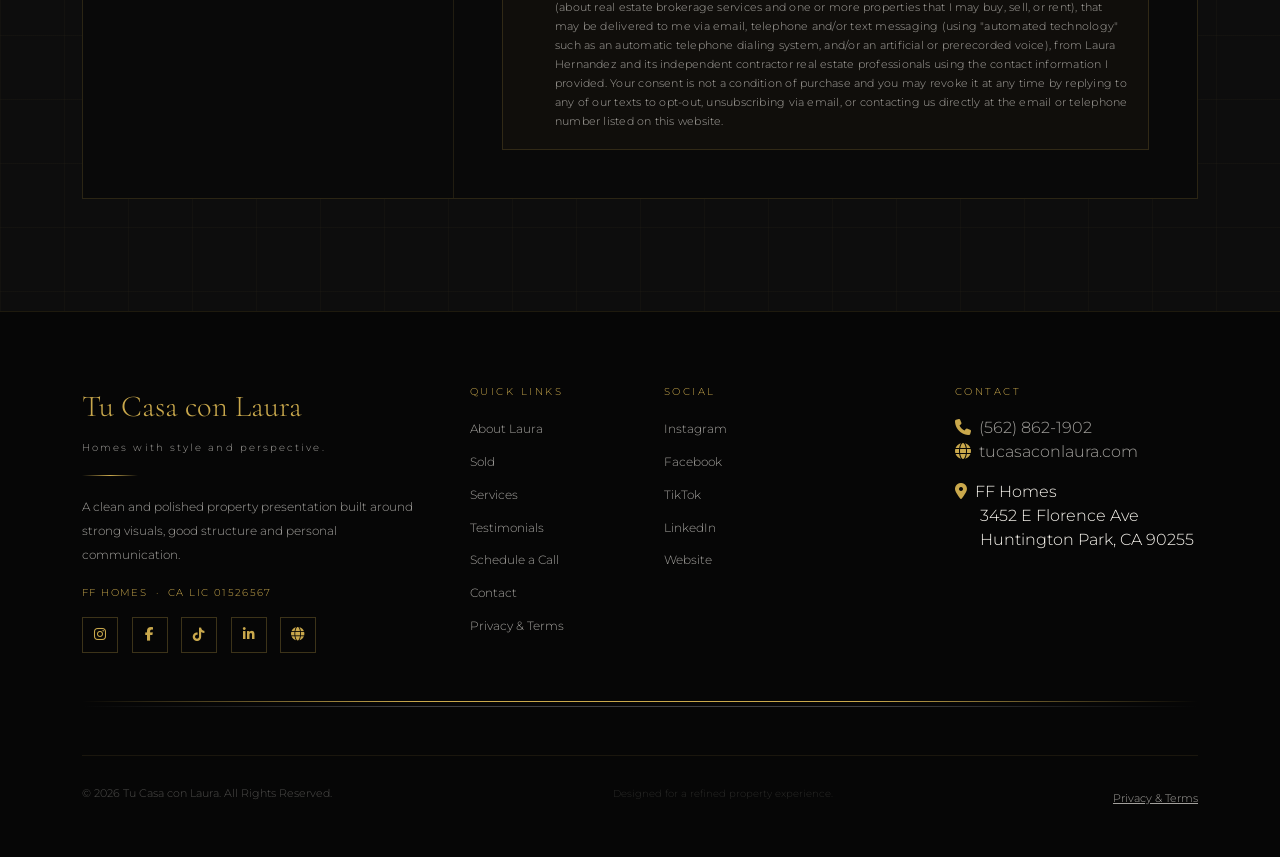
==== commit ad02c0d7: "Indexado" ====
--- a/index.html
+++ b/index.html
@@ -1,16 +1,118 @@
 <!DOCTYPE html>
 <html lang="en">
 
+<!-- ══════════════════════════════════════════════════════════
+     REEMPLAZA TODO EL <head> ... </head> DE index.html
+     POR ESTE BLOQUE COMPLETO
+     ══════════════════════════════════════════════════════════ -->
 <head>
   <meta charset="UTF-8" />
   <meta name="viewport" content="width=device-width, initial-scale=1.0" />
-  <title>Laura D. Hernandez | Realtor® and Top Producer</title>
+
+  <!-- ── SEO PRINCIPAL ── -->
+  <title>Tu Casa con Laura | Laura De Hernandez, Realtor® en Long Beach, CA</title>
+  <meta name="description" content="Laura De Hernandez (CA DRE #01820066), Realtor® bilingüe con más de 20 años de experiencia en Long Beach, South Gate, Huntington Park, Los Angeles y Compton. Afiliada a FF Homes, CA LIC 01526567." />
+  <link rel="canonical" href="https://tucasaconlaura.com/" />
+  <meta name="robots" content="index, follow, max-snippet:-1, max-image-preview:large, max-video-preview:-1" />
+  <meta name="author" content="Laura De Hernandez" />
+
+  <!-- ── OPEN GRAPH (Facebook / WhatsApp / LinkedIn) ── -->
+  <meta property="og:type" content="website" />
+  <meta property="og:site_name" content="Tu Casa con Laura" />
+  <meta property="og:locale" content="en_US" />
+  <meta property="og:locale:alternate" content="es_ES" />
+  <meta property="og:url" content="https://tucasaconlaura.com/" />
+  <meta property="og:title" content="Tu Casa con Laura | Laura De Hernandez, Realtor® en Long Beach, CA" />
+  <meta property="og:description" content="Realtor® bilingüe con más de 20 años de experiencia en el sur de California. Afiliada a FF Homes (CA LIC 01526567)." />
+  <meta property="og:image" content="https://tucasaconlaura.com/assets/hero/Background.png" />
+  <meta property="og:image:alt" content="Tu Casa con Laura — Laura De Hernandez, Realtor®" />
+
+  <!-- ── TWITTER / X ── -->
+  <meta name="twitter:card" content="summary_large_image" />
+  <meta name="twitter:title" content="Tu Casa con Laura | Laura De Hernandez, Realtor®" />
+  <meta name="twitter:description" content="Realtor® bilingüe en el sur de California. FF Homes — CA LIC 01526567." />
+  <meta name="twitter:image" content="https://tucasaconlaura.com/assets/hero/Background.png" />
 
   <link rel="icon" href="assets/logo.png" type="image/png" />
   <link href="https://cdn.jsdelivr.net/npm/bootstrap@5.3.2/dist/css/bootstrap.min.css" rel="stylesheet" />
   <link href="https://fonts.googleapis.com/css2?family=Cormorant+Garamond:ital,wght@0,300;0,400;0,600;1,300;1,400;1,600&family=Montserrat:wght@200;300;400;500;600&display=swap" rel="stylesheet" />
   <link rel="stylesheet" href="https://cdnjs.cloudflare.com/ajax/libs/font-awesome/6.5.0/css/all.min.css" />
   <link rel="stylesheet" href="css/style.css" />
+
+  <!-- ══════════════════════════════════════════════════════
+       DATOS ESTRUCTURADOS — esto es lo que le dice a Google
+       cuál es el brokerage correcto (FF Homes / 01526567)
+       ══════════════════════════════════════════════════════ -->
+  <script type="application/ld+json">
+  {
+    "@context": "https://schema.org",
+    "@graph": [
+      {
+        "@type": "RealEstateAgent",
+        "@id": "https://tucasaconlaura.com/#agent",
+        "name": "Tu Casa con Laura",
+        "alternateName": "Laura De Hernandez, Realtor®",
+        "url": "https://tucasaconlaura.com/",
+        "logo": "https://tucasaconlaura.com/assets/logo.png",
+        "image": "https://tucasaconlaura.com/assets/logo.png",
+        "telephone": "+1-562-862-1902",
+        "priceRange": "$$$",
+        "description": "Laura De Hernandez, Realtor® bilingüe con más de 20 años de experiencia asistiendo a compradores, vendedores e inversionistas en el sur de California.",
+        "address": {
+          "@type": "PostalAddress",
+          "streetAddress": "3452 E Florence Ave",
+          "addressLocality": "Huntington Park",
+          "addressRegion": "CA",
+          "postalCode": "90255",
+          "addressCountry": "US"
+        },
+        "areaServed": [
+          { "@type": "City", "name": "Long Beach" },
+          { "@type": "City", "name": "South Gate" },
+          { "@type": "City", "name": "Huntington Park" },
+          { "@type": "City", "name": "Los Angeles" },
+          { "@type": "City", "name": "Compton" }
+        ],
+        "parentOrganization": {
+          "@type": "Organization",
+          "name": "FF Homes",
+          "identifier": "CA LIC 01526567"
+        },
+        "employee": { "@id": "https://tucasaconlaura.com/#laura" },
+        "sameAs": [
+          "https://www.instagram.com/tucasaconlaura/",
+          "https://www.facebook.com/TuCasaConLaura/",
+          "https://www.tiktok.com/@tucasaconlaura",
+          "https://www.linkedin.com/in/tucasaconlaura",
+          "https://www.youtube.com/@tucasaconlaura"
+        ]
+      },
+      {
+        "@type": "Person",
+        "@id": "https://tucasaconlaura.com/#laura",
+        "name": "Laura De Hernandez",
+        "jobTitle": "Realtor®",
+        "identifier": "CA DRE #01820066",
+        "telephone": "+1-562-862-1902",
+        "url": "https://tucasaconlaura.com/",
+        "worksFor": {
+          "@type": "Organization",
+          "name": "FF Homes",
+          "identifier": "CA LIC 01526567"
+        },
+        "knowsLanguage": ["es", "en"]
+      },
+      {
+        "@type": "WebSite",
+        "@id": "https://tucasaconlaura.com/#website",
+        "url": "https://tucasaconlaura.com/",
+        "name": "Tu Casa con Laura",
+        "publisher": { "@id": "https://tucasaconlaura.com/#agent" },
+        "inLanguage": ["en", "es"]
+      }
+    ]
+  }
+  </script>
 </head>
 
 <body>
@@ -26,9 +128,15 @@
     <a href="#services" data-i18n="nav.services">Services</a>
     <a href="#testimonials" data-i18n="nav.testimonials">Testimonials</a>
     <a href="#contact" data-i18n="nav.contact">Contact</a>
-    <button id="langToggleMob" class="lang-toggle lang-toggle-mob" aria-label="Switch language">
-      <span id="langLabelMob">ES</span>
-    </button>
+    <div class="lang-switch lang-switch-mob" role="group" aria-label="Language / Idioma">
+      <span class="ls-thumb"></span>
+      <button type="button" class="ls-opt" data-lang="en" aria-label="English">
+        <i class="ls-flag flag-us"></i><span>English</span>
+      </button>
+      <button type="button" class="ls-opt" data-lang="es" aria-label="Español">
+        <i class="ls-flag flag-mx"></i><span>Español</span>
+      </button>
+    </div>
   </div>
 
   <!-- NAVBAR -->
@@ -62,9 +170,15 @@
       <li><a href="#testimonials" data-i18n="nav.testimonials">Testimonials</a></li>
       <li><a href="#contact" class="nav-cta" data-i18n="nav.contact">Contact</a></li>
       <li>
-        <button id="langToggle" class="lang-toggle" aria-label="Switch language">
-          <span id="langLabel">ES</span>
-        </button>
+        <div class="lang-switch" role="group" aria-label="Language / Idioma">
+          <span class="ls-thumb"></span>
+          <button type="button" class="ls-opt" data-lang="en" aria-label="English">
+            <i class="ls-flag flag-us"></i><span>EN</span>
+          </button>
+          <button type="button" class="ls-opt" data-lang="es" aria-label="Español">
+            <i class="ls-flag flag-mx"></i><span>ES</span>
+          </button>
+        </div>
       </li>
     </ul>
 
@@ -1086,8 +1200,10 @@
         document.documentElement.lang = lang;
         document.querySelectorAll('[data-i18n]').forEach(el => { const k = el.getAttribute('data-i18n'); if (t[k] !== undefined) el.innerHTML = t[k]; });
         document.querySelectorAll('[data-i18n-placeholder]').forEach(el => { const k = el.getAttribute('data-i18n-placeholder'); if (t[k] !== undefined) el.placeholder = t[k]; });
-        const lbl = document.getElementById('langLabel'); if (lbl) lbl.textContent = lang === 'en' ? 'ES' : 'EN';
-        const lblM = document.getElementById('langLabelMob'); if (lblM) lblM.textContent = lang === 'en' ? 'ES' : 'EN';
+        document.querySelectorAll('.lang-switch').forEach(s => {
+          s.dataset.active = lang;
+          s.querySelectorAll('.ls-opt').forEach(b => b.setAttribute('aria-pressed', b.dataset.lang === lang));
+        });
         document.title = lang === 'es' ? 'Laura D. Hernandez | Realtor® y Productora Destacada' : 'Laura D. Hernandez | Realtor® and Top Producer';
         localStorage.setItem('tcl-lang', lang);
         window.__currentLang = lang;
@@ -1100,8 +1216,14 @@
       }
 
       function initToggle() {
-        const b = document.getElementById('langToggle'); if (b) b.addEventListener('click', () => applyLang(window.__currentLang === 'en' ? 'es' : 'en'));
-        const bm = document.getElementById('langToggleMob'); if (bm) bm.addEventListener('click', () => applyLang(window.__currentLang === 'en' ? 'es' : 'en'));
+        document.querySelectorAll('.lang-switch .ls-opt').forEach(b => {
+          b.addEventListener('click', () => {
+            if (b.dataset.lang === window.__currentLang) return;
+            applyLang(b.dataset.lang);
+            const sw = b.closest('.lang-switch');
+            sw.classList.remove('ls-pop'); void sw.offsetWidth; sw.classList.add('ls-pop');
+          });
+        });
       }
 
       applyLang(detectLang());
--- a/css/style.css
+++ b/css/style.css
@@ -1112,4 +1112,56 @@
   .gr-key-door-scene { transform:scale(.8); margin-top:10px; }
   .gr-spotlight:nth-child(1), .gr-spotlight:nth-child(2), .gr-spotlight:nth-child(4) { display:none; }
   .gr-spotlight:nth-child(3) { left:50%; }
+}
+
+/* ══════════════════════════════════════════════════
+   FIX NAVBAR MÓVIL (index.html)
+   ══════════════════════════════════════════════════ */
+@media (max-width:900px) {
+  #nav .nav-ul { display:none !important; }
+
+  #nav {
+    background: rgba(6,6,6,.85);
+    backdrop-filter: blur(14px);
+    -webkit-backdrop-filter: blur(14px);
+    border-bottom: 1px solid var(--bd-g);
+  }
+
+  .nav-inner { gap:.75rem; }
+  .nav-logo  { flex:1 1 auto; min-width:0; }
+
+  #hbg-btn {
+    display:flex !important;
+    align-items:center;
+    justify-content:center;
+    margin-left:auto;
+  }
+}
+
+/* ══════════════════════════════════════════════════
+   LANGUAGE SWITCH CON BANDERAS
+   ══════════════════════════════════════════════════ */
+.lang-switch{position:relative;display:inline-grid;grid-template-columns:1fr 1fr;border:1px solid rgba(201,168,76,.45);border-radius:40px;padding:3px;background:rgba(6,6,6,.55);backdrop-filter:blur(8px);-webkit-backdrop-filter:blur(8px);box-shadow:0 0 0 rgba(201,168,76,0);transition:box-shadow .3s,border-color .3s;}
+.lang-switch:hover{border-color:var(--gold);box-shadow:0 0 18px rgba(201,168,76,.25);}
+.ls-thumb{position:absolute;top:3px;bottom:3px;left:3px;width:calc(50% - 3px);border-radius:40px;background:linear-gradient(135deg,var(--gold-d),var(--gold),var(--gold-l));box-shadow:0 2px 10px rgba(201,168,76,.4);transition:transform .45s cubic-bezier(.68,-0.35,.27,1.35);z-index:0;}
+.lang-switch[data-active="es"] .ls-thumb{transform:translateX(100%);}
+.ls-opt{position:relative;z-index:1;display:flex;align-items:center;justify-content:center;gap:.4rem;background:none;border:none;padding:.32rem .7rem;font-family:'Montserrat',sans-serif;font-size:.62rem;font-weight:600;letter-spacing:.12em;color:var(--wh2);cursor:pointer;transition:color .3s;-webkit-tap-highlight-color:transparent;}
+.ls-opt[aria-pressed="true"]{color:var(--bk);}
+.ls-opt:not([aria-pressed="true"]):hover{color:var(--gold-l);}
+.ls-opt:not([aria-pressed="true"]):hover .ls-flag{transform:scale(1.15) rotate(-6deg);}
+.ls-opt:focus-visible{outline:2px solid var(--gold);outline-offset:2px;border-radius:40px;}
+.ls-flag{display:inline-block;width:18px;height:12px;border-radius:2px;flex-shrink:0;box-shadow:0 0 0 1px rgba(255,255,255,.25);transition:transform .3s;}
+.flag-us{background:linear-gradient(#3C3B6E,#3C3B6E) 0 0/42% 54% no-repeat,repeating-linear-gradient(#B22234 0 7.69%,#fff 7.69% 15.38%);}
+.flag-mx{background:radial-gradient(circle,#8C6A2C 0 16%,transparent 18%),linear-gradient(90deg,#006847 33.33%,#fff 33.33% 66.66%,#CE1126 66.66%);}
+.lang-switch.ls-pop .ls-thumb{animation:lsPop .45s ease;}
+@keyframes lsPop{50%{box-shadow:0 0 22px var(--gold-xl);}}
+
+/* Menú móvil: más grande */
+.lang-switch-mob{margin-top:.5rem;}
+.lang-switch-mob .ls-opt{font-size:.75rem;padding:.6rem 1.2rem;gap:.55rem;}
+.lang-switch-mob .ls-flag{width:24px;height:16px;}
+
+@media (prefers-reduced-motion:reduce){
+  .ls-thumb{transition:none;}
+  .lang-switch.ls-pop .ls-thumb{animation:none;}
 }
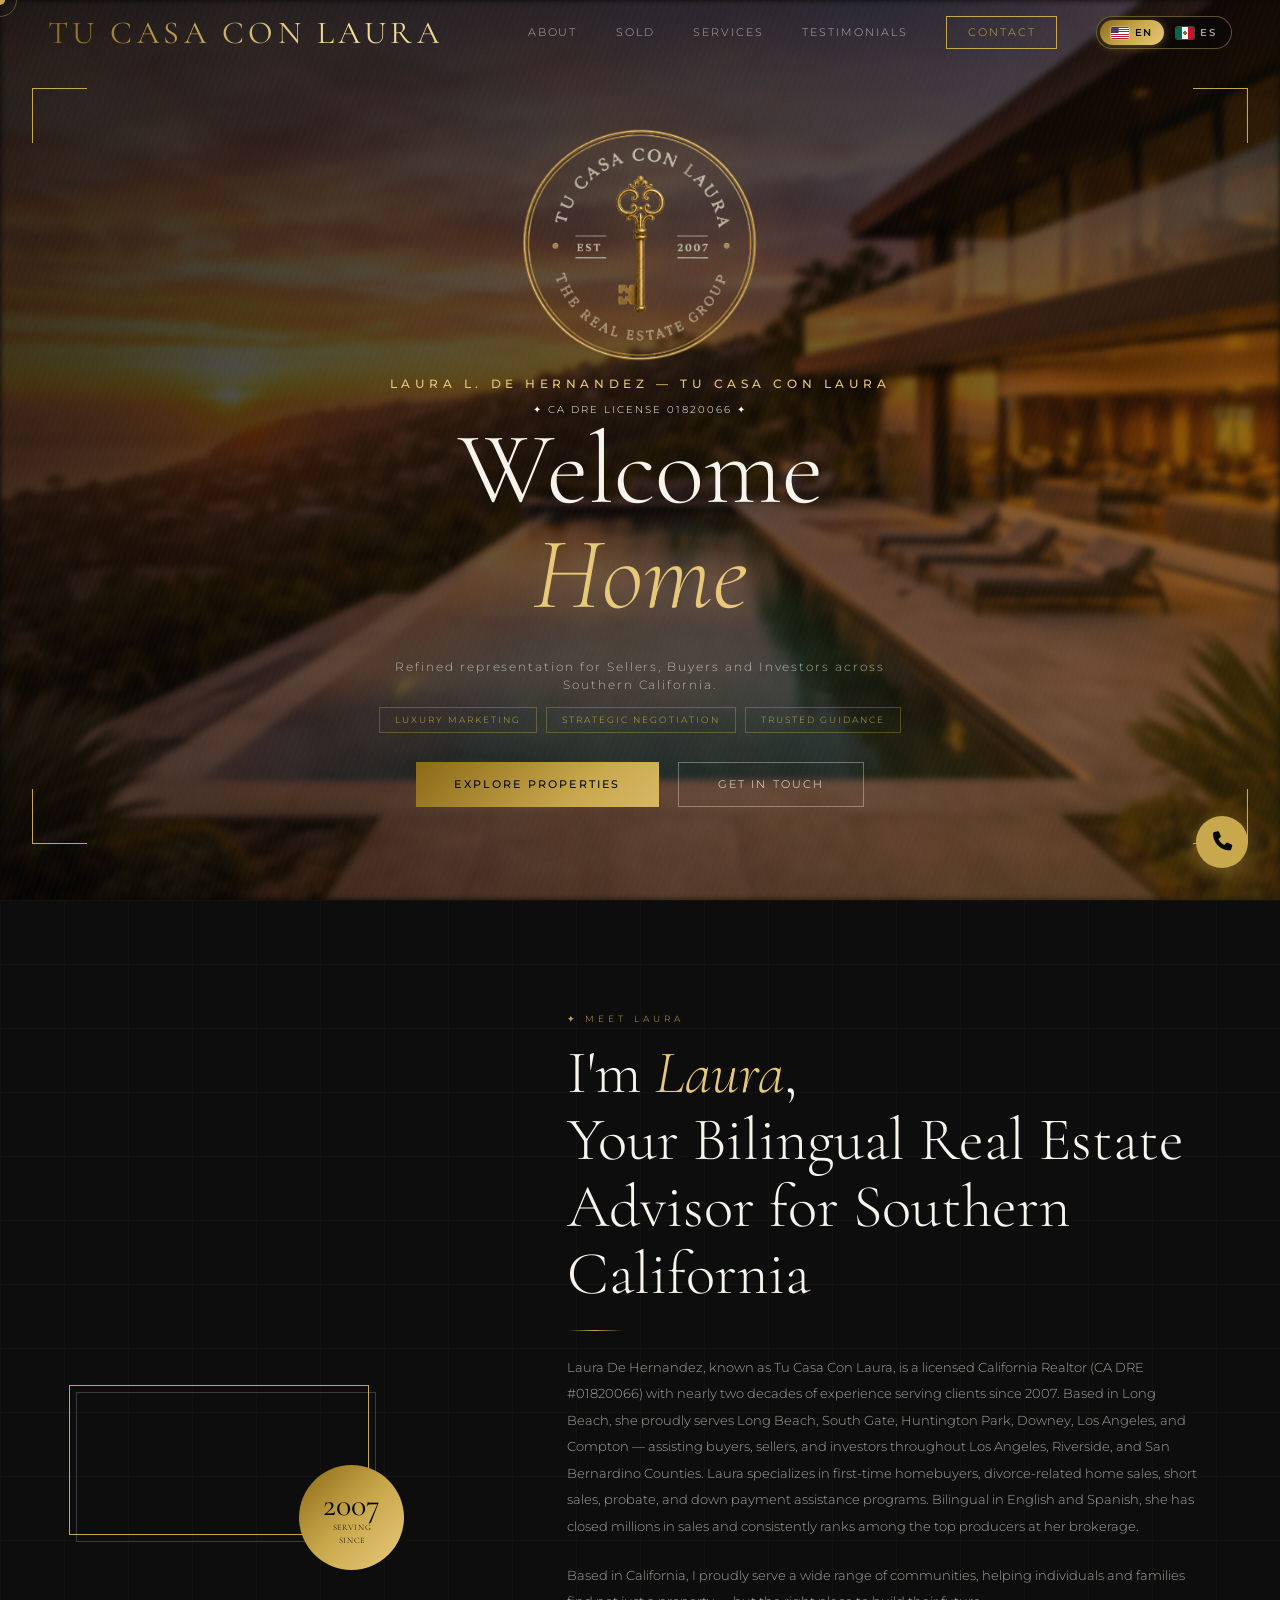
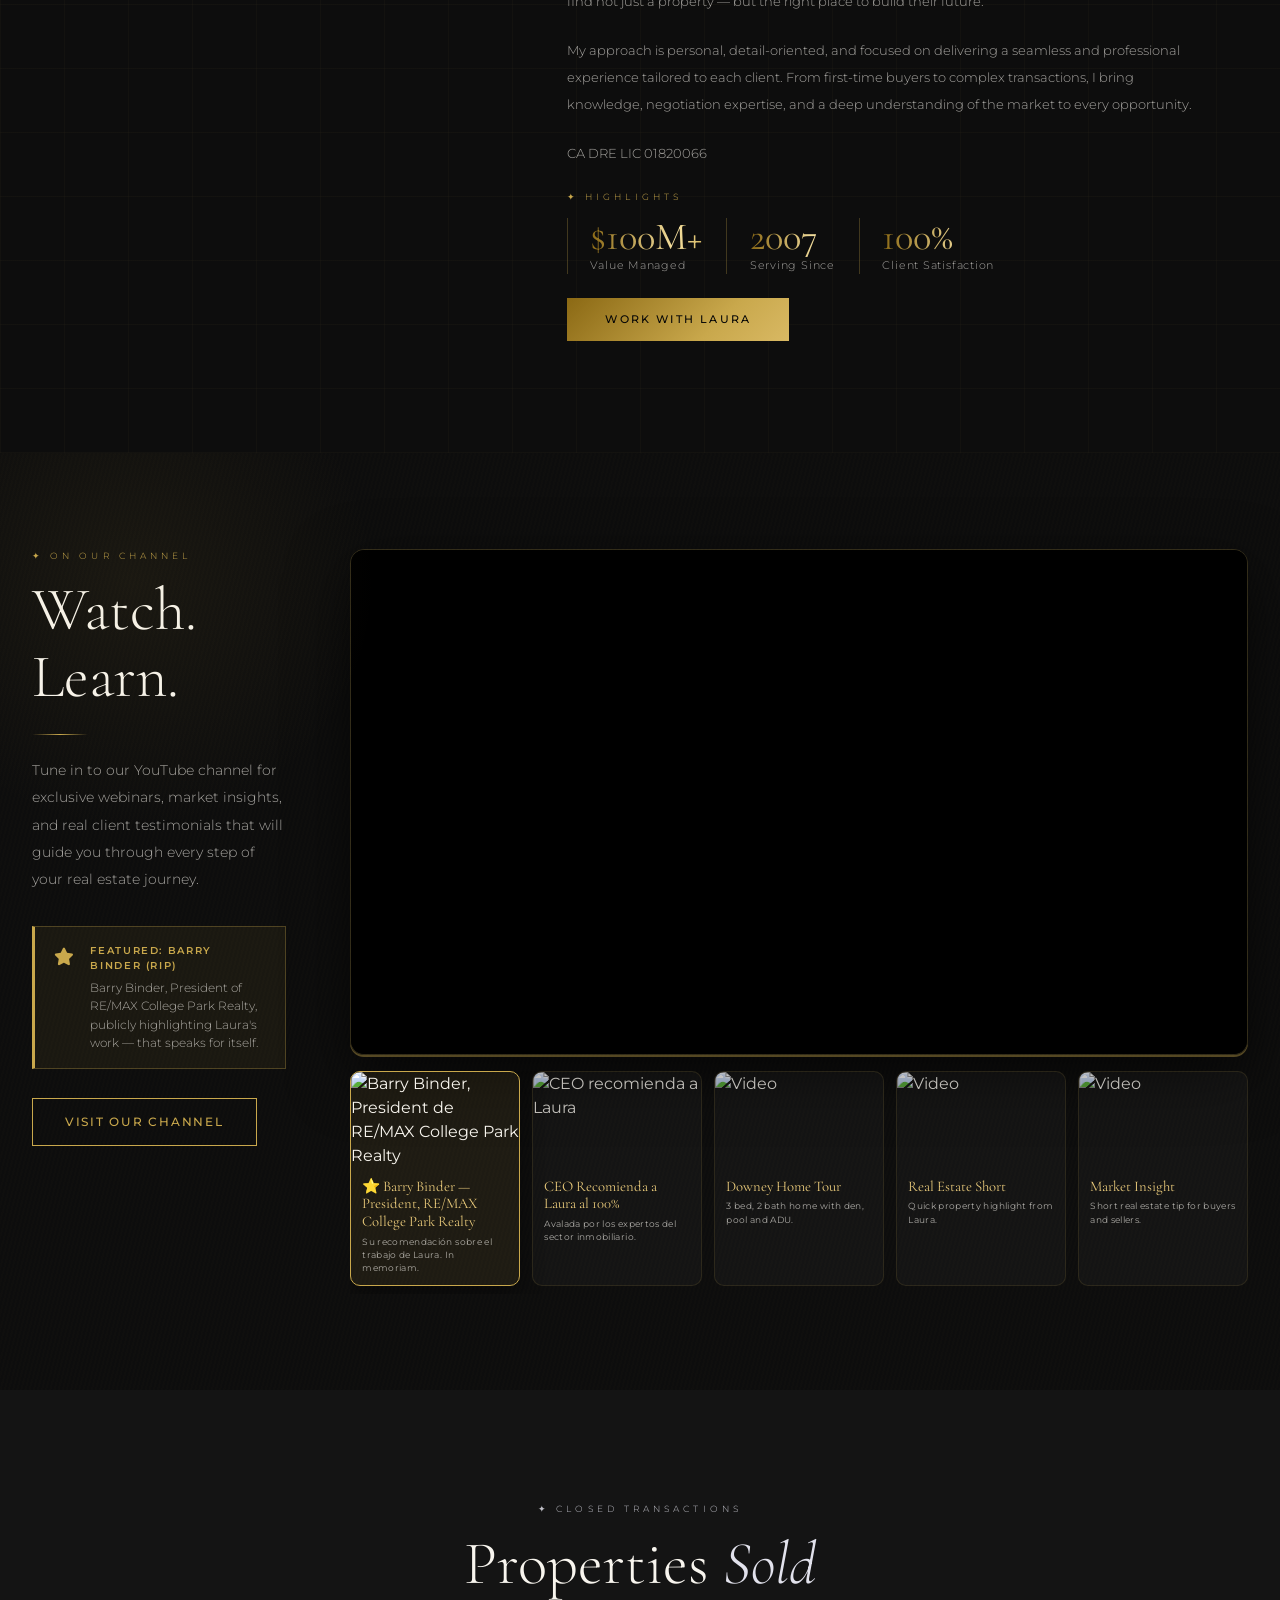
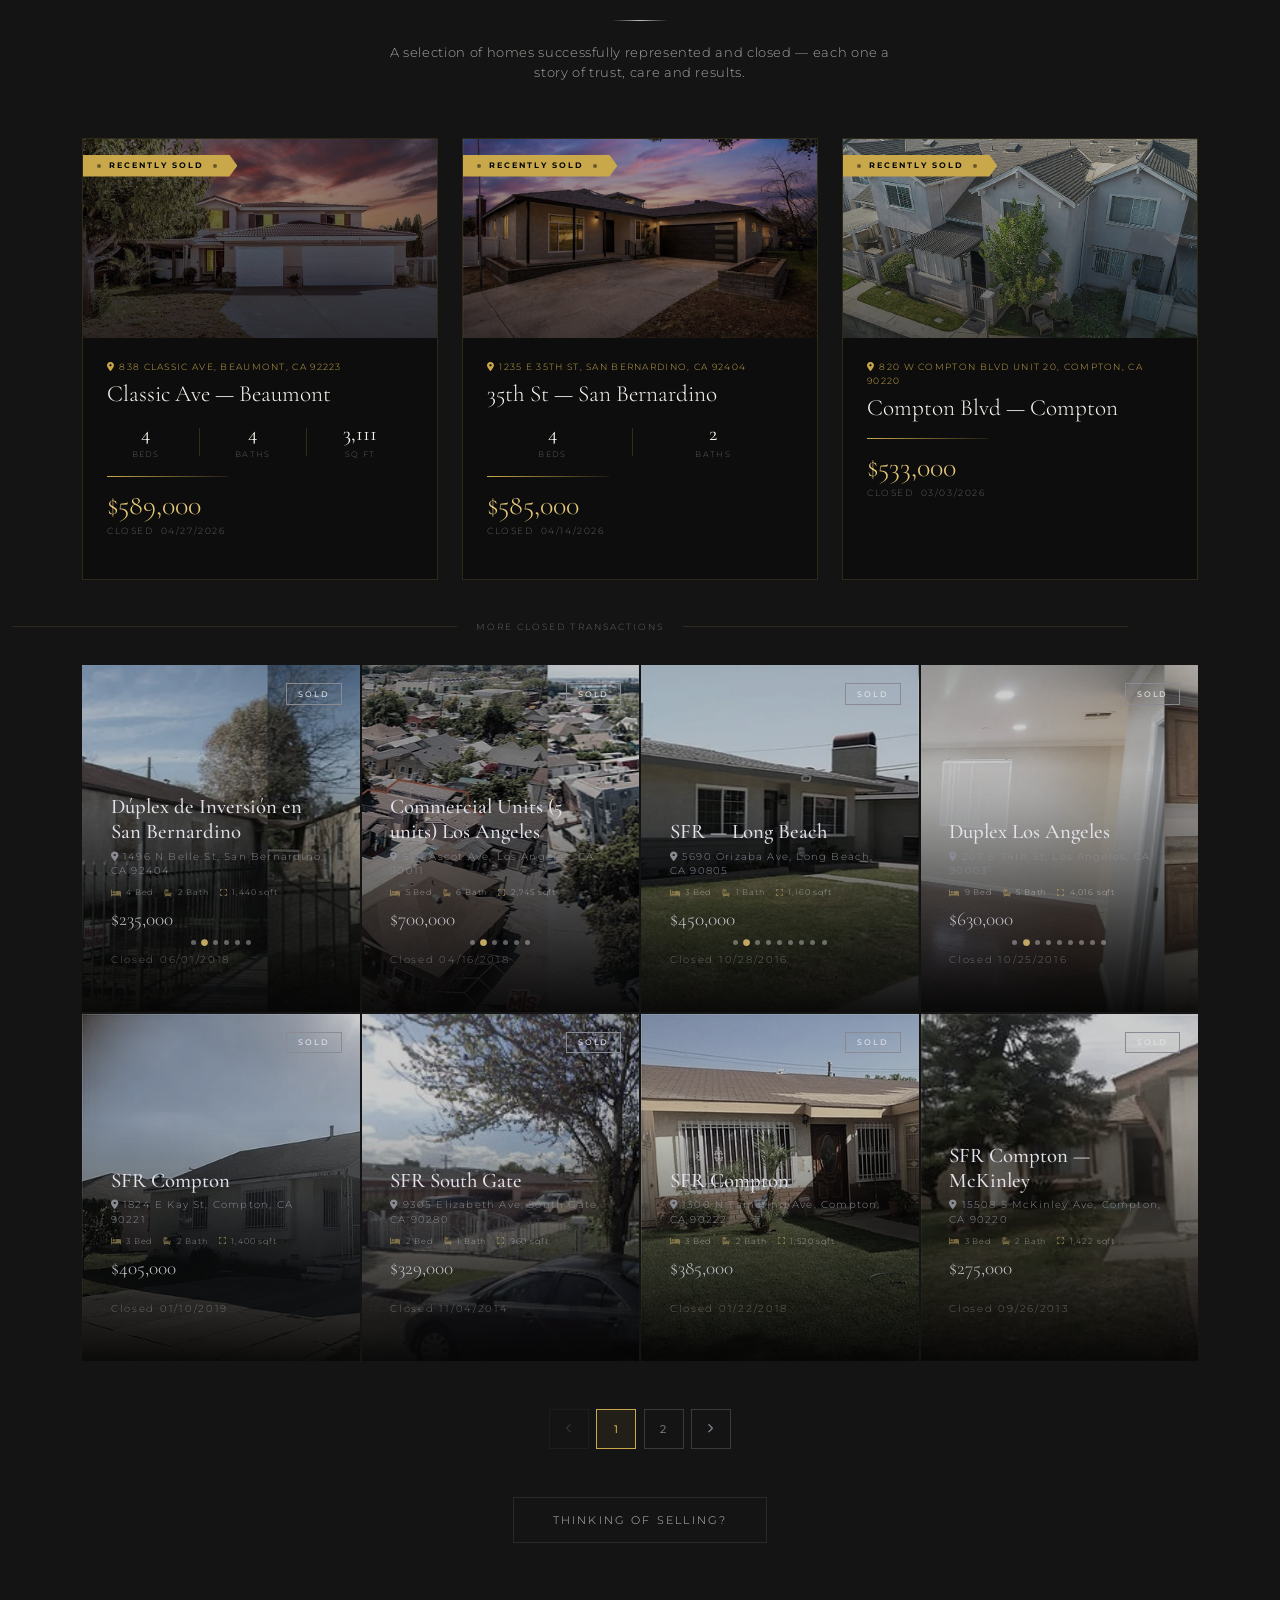
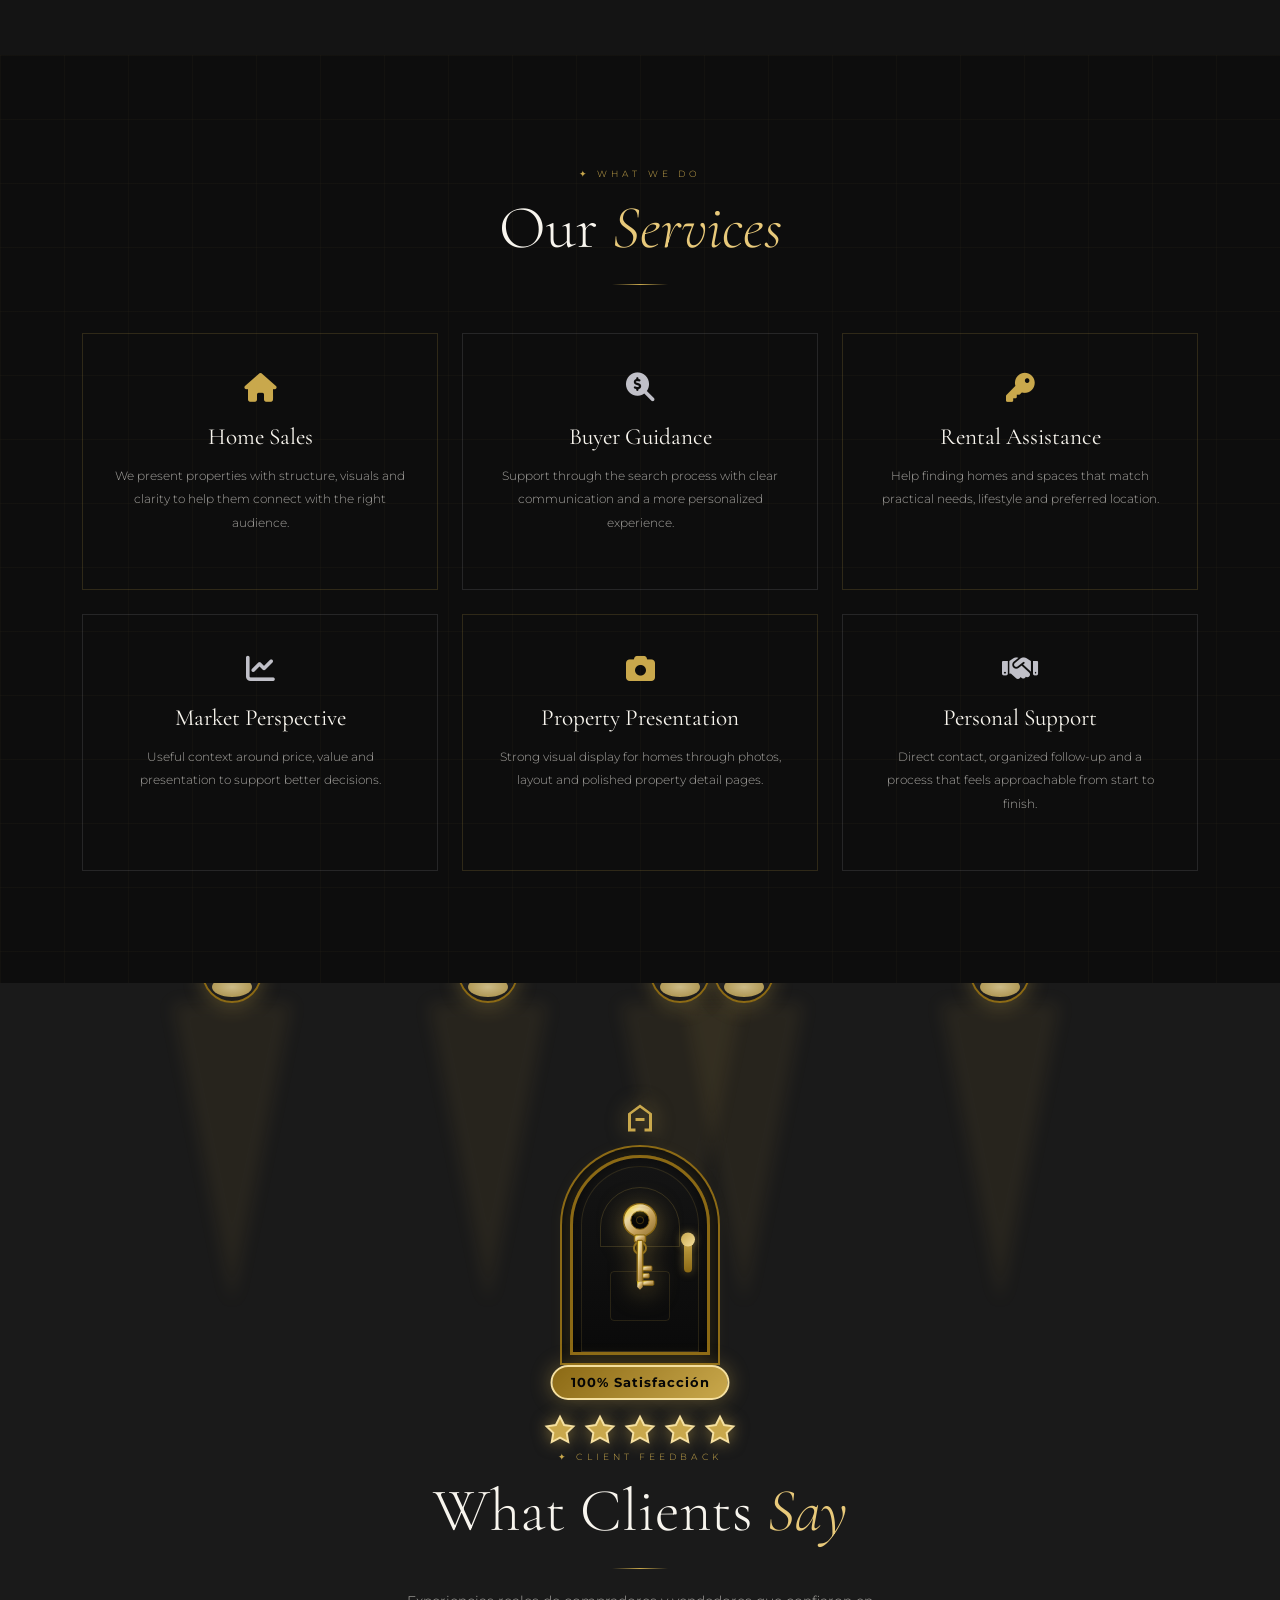
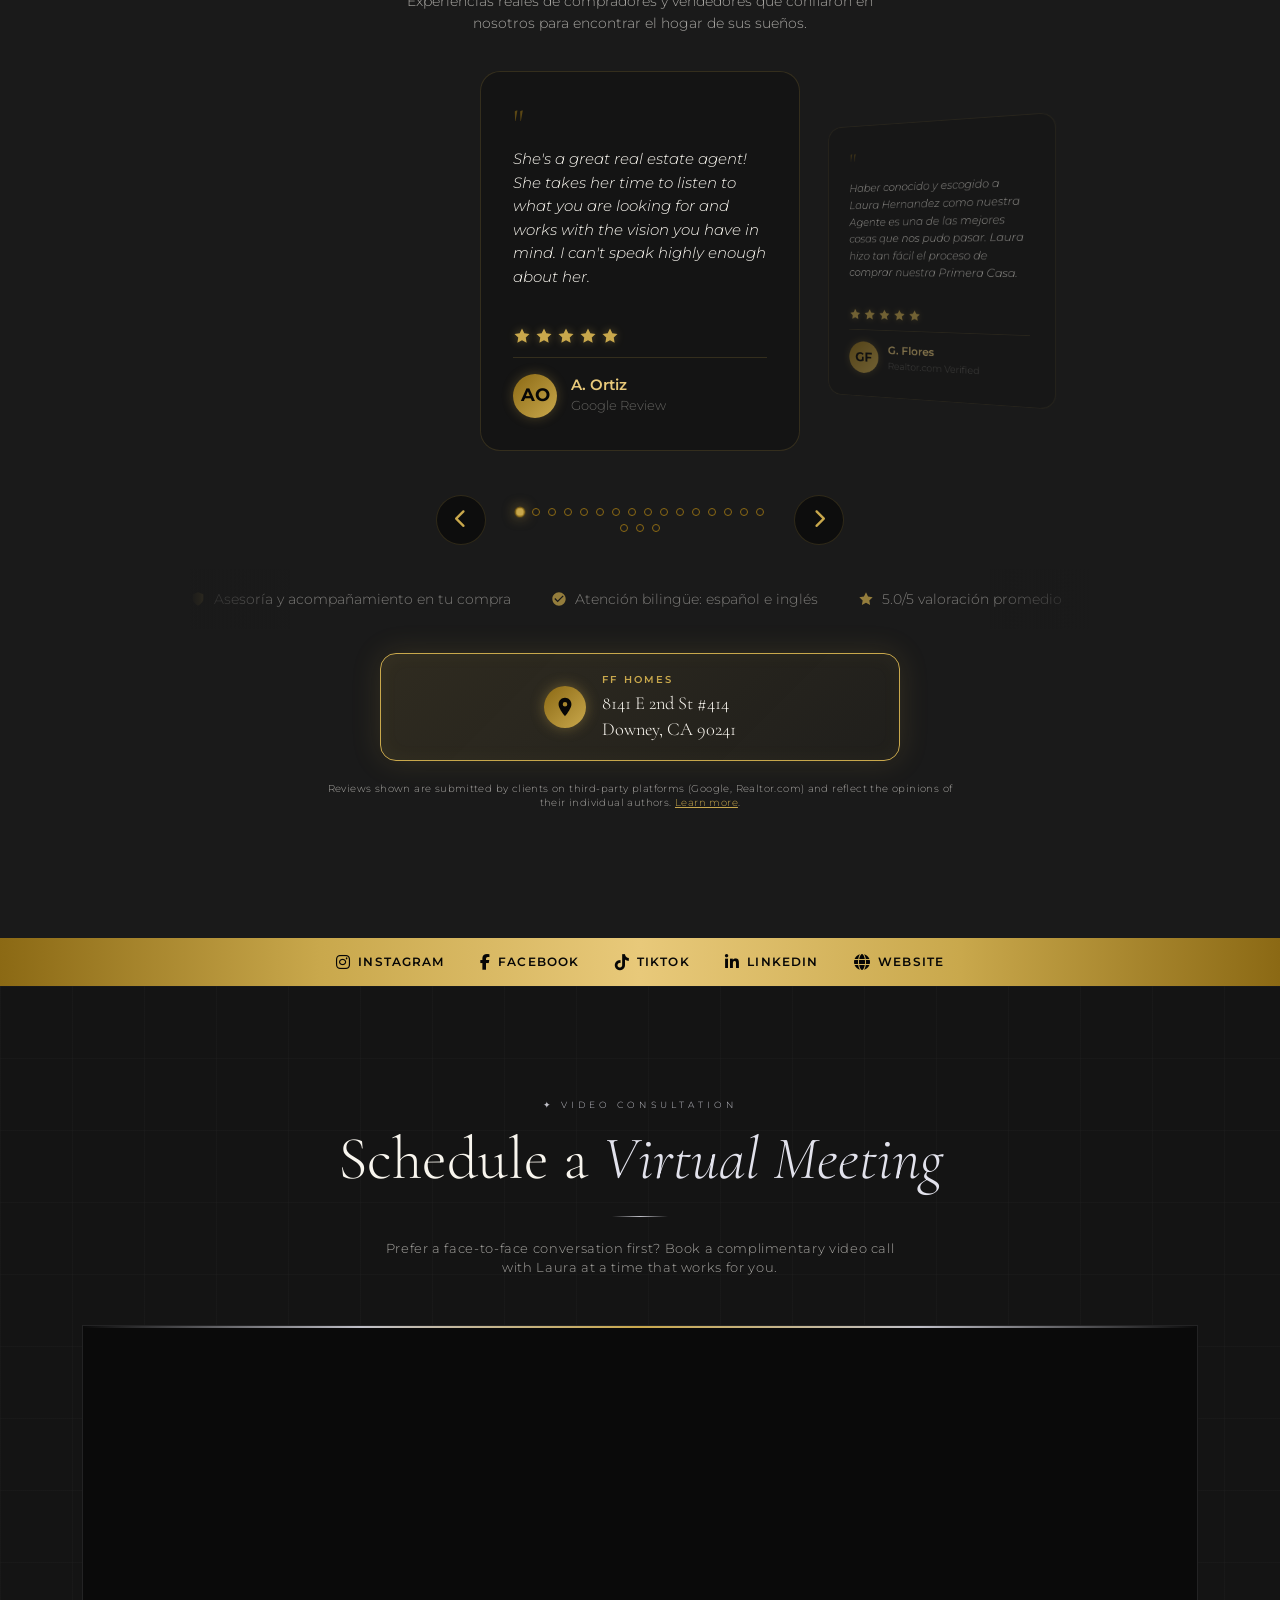
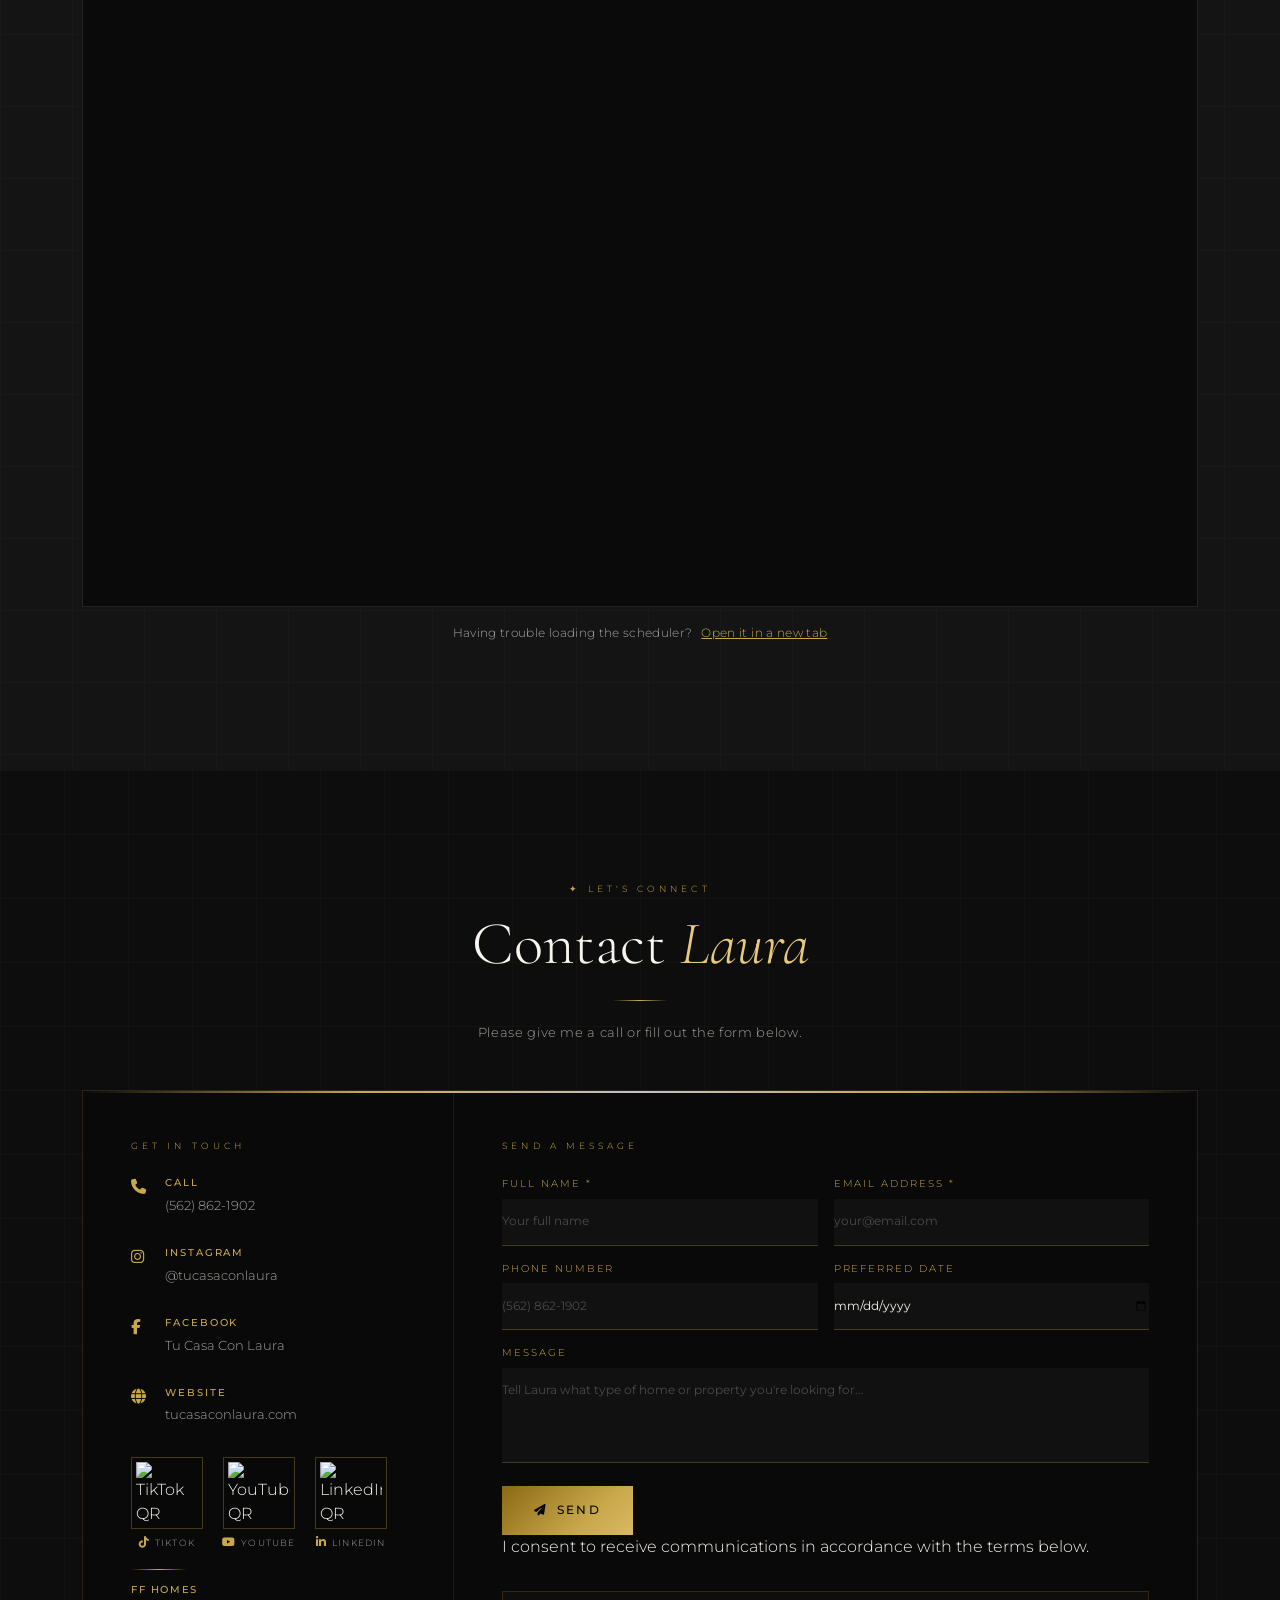
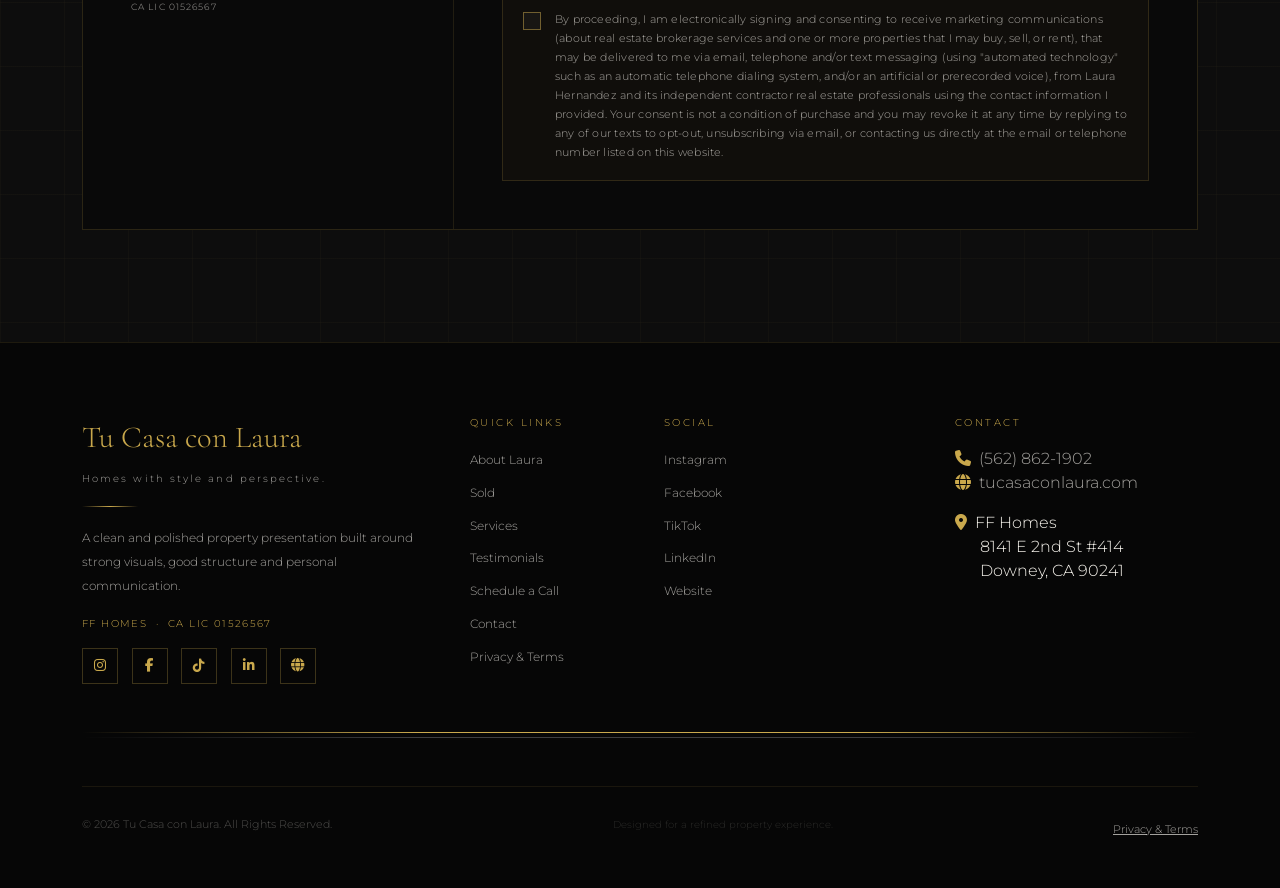
==== commit d8994839: "CEO" ====
--- a/index.html
+++ b/index.html
@@ -10,11 +10,12 @@
   <meta name="viewport" content="width=device-width, initial-scale=1.0" />
 
   <!-- ── SEO PRINCIPAL ── -->
-  <title>Tu Casa con Laura | Laura De Hernandez, Realtor® en Long Beach, CA</title>
-  <meta name="description" content="Laura De Hernandez (CA DRE #01820066), Realtor® bilingüe con más de 20 años de experiencia en Long Beach, South Gate, Huntington Park, Los Angeles y Compton. Afiliada a FF Homes, CA LIC 01526567." />
+  <title>Tu Casa con Laura | Laura De Hernandez, Realtor® en Long Beach y Downey, CA</title>
+  <meta name="description" content="Tu Casa con Laura — Laura De Hernandez (también Laura D. Hernandez), Realtor® bilingüe con licencia CA DRE #01820066, atendiendo desde 2007 en Long Beach, Downey, South Gate, Huntington Park, Downey, Los Angeles y Compton. FF Homes, CA LIC 01526567." />
   <link rel="canonical" href="https://tucasaconlaura.com/" />
   <meta name="robots" content="index, follow, max-snippet:-1, max-image-preview:large, max-video-preview:-1" />
   <meta name="author" content="Laura De Hernandez" />
+  <meta name="keywords" content="Tu Casa con Laura, Laura De Hernandez, Laura D. Hernandez, Laura Hernandez Realtor, realtor Long Beach, realtor Downey, agente de bienes raices en espanol" />
 
   <!-- ── OPEN GRAPH (Facebook / WhatsApp / LinkedIn) ── -->
   <meta property="og:type" content="website" />
@@ -22,22 +23,22 @@
   <meta property="og:locale" content="en_US" />
   <meta property="og:locale:alternate" content="es_ES" />
   <meta property="og:url" content="https://tucasaconlaura.com/" />
-  <meta property="og:title" content="Tu Casa con Laura | Laura De Hernandez, Realtor® en Long Beach, CA" />
-  <meta property="og:description" content="Realtor® bilingüe con más de 20 años de experiencia en el sur de California. Afiliada a FF Homes (CA LIC 01526567)." />
+  <meta property="og:title" content="Tu Casa con Laura | Laura De Hernandez, Realtor® en Long Beach y Downey, CA" />
+  <meta property="og:description" content="Laura De Hernandez (Laura D. Hernandez), Realtor® bilingüe atendiendo el sur de California desde 2007. FF Homes — CA LIC 01526567." />
   <meta property="og:image" content="https://tucasaconlaura.com/assets/hero/Background.png" />
   <meta property="og:image:alt" content="Tu Casa con Laura — Laura De Hernandez, Realtor®" />
 
   <!-- ── TWITTER / X ── -->
   <meta name="twitter:card" content="summary_large_image" />
   <meta name="twitter:title" content="Tu Casa con Laura | Laura De Hernandez, Realtor®" />
-  <meta name="twitter:description" content="Realtor® bilingüe en el sur de California. FF Homes — CA LIC 01526567." />
+  <meta name="twitter:description" content="Laura De Hernandez, Realtor® bilingüe en el sur de California desde 2007. FF Homes — CA LIC 01526567." />
   <meta name="twitter:image" content="https://tucasaconlaura.com/assets/hero/Background.png" />
 
   <link rel="icon" href="assets/logo.png" type="image/png" />
   <link href="https://cdn.jsdelivr.net/npm/bootstrap@5.3.2/dist/css/bootstrap.min.css" rel="stylesheet" />
   <link href="https://fonts.googleapis.com/css2?family=Cormorant+Garamond:ital,wght@0,300;0,400;0,600;1,300;1,400;1,600&family=Montserrat:wght@200;300;400;500;600&display=swap" rel="stylesheet" />
   <link rel="stylesheet" href="https://cdnjs.cloudflare.com/ajax/libs/font-awesome/6.5.0/css/all.min.css" />
-  <link rel="stylesheet" href="css/style.css" />
+  <link rel="stylesheet" href="css/style.css?v=20260921" />
 
   <!-- ══════════════════════════════════════════════════════
        DATOS ESTRUCTURADOS — esto es lo que le dice a Google
@@ -51,19 +52,20 @@
         "@type": "RealEstateAgent",
         "@id": "https://tucasaconlaura.com/#agent",
         "name": "Tu Casa con Laura",
-        "alternateName": "Laura De Hernandez, Realtor®",
+        "alternateName": ["Laura De Hernandez", "Laura D. Hernandez", "Laura Hernandez Realtor", "Tu Casa Con Laura", "Laura De Hernandez, Realtor®"],
         "url": "https://tucasaconlaura.com/",
         "logo": "https://tucasaconlaura.com/assets/logo.png",
         "image": "https://tucasaconlaura.com/assets/logo.png",
         "telephone": "+1-562-862-1902",
         "priceRange": "$$$",
-        "description": "Laura De Hernandez, Realtor® bilingüe con más de 20 años de experiencia asistiendo a compradores, vendedores e inversionistas en el sur de California.",
+        "description": "Tu Casa con Laura — Laura De Hernandez (Laura D. Hernandez), Realtor® bilingüe que asiste a compradores, vendedores e inversionistas en el sur de California desde 2007.",
+        "foundingDate": "2007",
         "address": {
           "@type": "PostalAddress",
-          "streetAddress": "3452 E Florence Ave",
-          "addressLocality": "Huntington Park",
+          "streetAddress": "8141 E 2nd St #414",
+          "addressLocality": "Downey",
           "addressRegion": "CA",
-          "postalCode": "90255",
+          "postalCode": "90241",
           "addressCountry": "US"
         },
         "areaServed": [
@@ -71,7 +73,8 @@
           { "@type": "City", "name": "South Gate" },
           { "@type": "City", "name": "Huntington Park" },
           { "@type": "City", "name": "Los Angeles" },
-          { "@type": "City", "name": "Compton" }
+          { "@type": "City", "name": "Compton" },
+          { "@type": "City", "name": "Downey" }
         ],
         "parentOrganization": {
           "@type": "Organization",
@@ -91,6 +94,7 @@
         "@type": "Person",
         "@id": "https://tucasaconlaura.com/#laura",
         "name": "Laura De Hernandez",
+        "alternateName": ["Laura D. Hernandez", "Laura L. De Hernandez", "Laura Hernandez"],
         "jobTitle": "Realtor®",
         "identifier": "CA DRE #01820066",
         "telephone": "+1-562-862-1902",
@@ -199,13 +203,13 @@
     <div class="h-body">
       <div class="hero-brand">
         <img src="assets/logo.png" alt="Laura L. De Hernandez logo" class="hero-logo">
-        <div class="hero-name">LAURA L. DE HERNANDEZ</div>
+        <h1 class="hero-name">LAURA L. DE HERNANDEZ — TU CASA CON LAURA</h1>
         <p class="hero-license" style="color:#ffffff;">✦ CA DRE LICENSE 01820066 ✦</p>
       </div>
 
-      <h1 class="h-title">
+      <p class="h-title">
         <span data-i18n="hero.title">Welcome</span> <em data-i18n="hero.titleEm">Home</em>
-      </h1>
+      </p>
       <p class="h-sub" data-i18n="hero.sub">
         Refined representation for Sellers, Buyers and Investors across Southern California.
       </p>
@@ -313,8 +317,8 @@
             <div class="a-frame-s"></div>
             <video src="assets/identidad/v6.mp4" alt="Laura" class="video" autoplay muted loop></video>
             <div class="a-badge">
-              <strong>20+</strong>
-              <small>Years of<br>Experience</small>
+              <strong>2007</strong>
+              <small>Serving<br>Since</small>
             </div>
           </div>
         </div>
@@ -325,7 +329,7 @@
           <div class="mini-bar" style="margin-left:0;"></div>
 
           <p class="about-text" data-i18n="about.p1">
-            Laura De Hernandez, known as Tu Casa Con Laura, is a licensed California Realtor (CA DRE #01820066) with nearly two decades of experience serving clients since 2007. Based in Long Beach, she serves Long Beach, South Gate, Huntington Park, Los Angeles, and Compton — assisting buyers, sellers, and investors throughout Los Angeles, Riverside, and San Bernardino Counties.
+            Laura De Hernandez, known as Tu Casa Con Laura, is a licensed California Realtor (CA DRE #01820066) with nearly two decades of experience serving clients since 2007. Based in Long Beach, she serves Long Beach, South Gate, Huntington Park, Downey, Los Angeles, and Compton — assisting buyers, sellers, and investors throughout Los Angeles, Riverside, and San Bernardino Counties.
           </p>
           <p class="about-text" data-i18n="about.p2">
             Based in California, I proudly serve a wide range of communities, helping individuals and families find not just a property — but the right place to build their future.
@@ -346,8 +350,8 @@
             </div>
             <div class="col-auto">
               <div class="a-stat">
-                <strong class="shim" data-val="20" data-sfx="+">20+</strong>
-                <p data-i18n="about.stat2">Years Experience</p>
+                <strong class="shim">2007</strong>
+                <p data-i18n="about.stat2">Serving Since</p>
               </div>
             </div>
             <div class="col-auto">
@@ -381,8 +385,8 @@
         <div class="yt-featured-badge">
           <div class="yt-badge-icon"><i class="fas fa-star"></i></div>
           <div class="yt-badge-text">
-            <strong>Featured: CEO Endorsement</strong>
-            <p>When a real estate company CEO publicly highlights your expertise — that speaks for itself.</p>
+            <strong>Featured: Barry Binder (RIP)</strong>
+            <p>Barry Binder, President of RE/MAX College Park Realty, publicly highlighting Laura's work — that speaks for itself.</p>
           </div>
         </div>
         <a href="https://www.youtube.com/@tucasaconlaura" target="_blank" rel="noopener" class="yt-cta" data-i18n="yt.cta">
@@ -396,26 +400,26 @@
         <div class="yt-pro-layout">
 
           <div class="yt-featured-video">
-            <iframe id="mainVideo" src="https://www.youtube.com/embed/Mp0CxRJPrhk?rel=0&modestbranding=1"
-              title="CEO recomienda a Laura al 100%" frameborder="0"
+            <iframe id="mainVideo" src="https://www.youtube.com/embed/Ya_OWZwyD8A?rel=0&modestbranding=1"
+              title="Barry Binder — President, RE/MAX College Park Realty" frameborder="0"
               allow="accelerometer; autoplay; clipboard-write; encrypted-media; gyroscope; picture-in-picture; web-share"
               allowfullscreen>
             </iframe>
           </div>
 
           <div class="yt-playlist">
-            <button class="yt-video-item active" type="button" data-video="Mp0CxRJPrhk">
+            <button class="yt-video-item active" type="button" data-video="Ya_OWZwyD8A">
+              <img src="https://img.youtube.com/vi/Ya_OWZwyD8A/hqdefault.jpg" alt="Barry Binder, President de RE/MAX College Park Realty">
+              <div>
+                <span>⭐ Barry Binder — President, RE/MAX College Park Realty</span>
+                <small>Su recomendación sobre el trabajo de Laura. In memoriam.</small>
+              </div>
+            </button>
+            <button class="yt-video-item" type="button" data-video="Mp0CxRJPrhk">
               <img src="https://img.youtube.com/vi/Mp0CxRJPrhk/hqdefault.jpg" alt="CEO recomienda a Laura">
               <div>
-                <span>⭐ CEO Recomienda a Laura al 100%</span>
+                <span>CEO Recomienda a Laura al 100%</span>
                 <small>Avalada por los expertos del sector inmobiliario.</small>
-              </div>
-            </button>
-            <button class="yt-video-item" type="button" data-video="Ya_OWZwyD8A">
-              <img src="https://img.youtube.com/vi/Ya_OWZwyD8A/hqdefault.jpg" alt="Video">
-              <div>
-                <span>Featured Video</span>
-                <small>Full video from Tu Casa con Laura's channel.</small>
               </div>
             </button>
             <button class="yt-video-item" type="button" data-video="ziCRrKRrAQo">
@@ -583,133 +587,133 @@
           <span class="gr-quote">"</span>
           <p class="gr-text">She's a great real estate agent! She takes her time to listen to what you are looking for and works with the vision you have in mind. I can't speak highly enough about her.</p>
           <div class="gr-stars"><svg viewBox="0 0 24 24"><path d="M12 2l3.09 6.26L22 9.27l-5 4.87 1.18 6.88L12 17.77l-6.18 3.25L7 14.14 2 9.27l6.91-1.01L12 2z"/></svg><svg viewBox="0 0 24 24"><path d="M12 2l3.09 6.26L22 9.27l-5 4.87 1.18 6.88L12 17.77l-6.18 3.25L7 14.14 2 9.27l6.91-1.01L12 2z"/></svg><svg viewBox="0 0 24 24"><path d="M12 2l3.09 6.26L22 9.27l-5 4.87 1.18 6.88L12 17.77l-6.18 3.25L7 14.14 2 9.27l6.91-1.01L12 2z"/></svg><svg viewBox="0 0 24 24"><path d="M12 2l3.09 6.26L22 9.27l-5 4.87 1.18 6.88L12 17.77l-6.18 3.25L7 14.14 2 9.27l6.91-1.01L12 2z"/></svg><svg viewBox="0 0 24 24"><path d="M12 2l3.09 6.26L22 9.27l-5 4.87 1.18 6.88L12 17.77l-6.18 3.25L7 14.14 2 9.27l6.91-1.01L12 2z"/></svg></div>
-          <div class="gr-author"><div class="gr-avatar">AO</div><div class="gr-info"><h4>Andy Ortiz</h4><span>Google Review</span></div></div>
+          <div class="gr-author"><div class="gr-avatar">AO</div><div class="gr-info"><h4>A. Ortiz</h4><span>Google Review</span></div></div>
         </div>
 
         <div class="gr-card" data-index="1" data-rating="5">
           <span class="gr-quote">"</span>
           <p class="gr-text">Haber conocido y escogido a Laura Hernandez como nuestra Agente es una de las mejores cosas que nos pudo pasar. Laura hizo tan fácil el proceso de comprar nuestra Primera Casa.</p>
           <div class="gr-stars"><svg viewBox="0 0 24 24"><path d="M12 2l3.09 6.26L22 9.27l-5 4.87 1.18 6.88L12 17.77l-6.18 3.25L7 14.14 2 9.27l6.91-1.01L12 2z"/></svg><svg viewBox="0 0 24 24"><path d="M12 2l3.09 6.26L22 9.27l-5 4.87 1.18 6.88L12 17.77l-6.18 3.25L7 14.14 2 9.27l6.91-1.01L12 2z"/></svg><svg viewBox="0 0 24 24"><path d="M12 2l3.09 6.26L22 9.27l-5 4.87 1.18 6.88L12 17.77l-6.18 3.25L7 14.14 2 9.27l6.91-1.01L12 2z"/></svg><svg viewBox="0 0 24 24"><path d="M12 2l3.09 6.26L22 9.27l-5 4.87 1.18 6.88L12 17.77l-6.18 3.25L7 14.14 2 9.27l6.91-1.01L12 2z"/></svg><svg viewBox="0 0 24 24"><path d="M12 2l3.09 6.26L22 9.27l-5 4.87 1.18 6.88L12 17.77l-6.18 3.25L7 14.14 2 9.27l6.91-1.01L12 2z"/></svg></div>
-          <div class="gr-author"><div class="gr-avatar">GF</div><div class="gr-info"><h4>Glendis Flores</h4><span>Realtor.com Verified</span></div></div>
+          <div class="gr-author"><div class="gr-avatar">GF</div><div class="gr-info"><h4>G. Flores</h4><span>Realtor.com Verified</span></div></div>
         </div>
 
         <div class="gr-card" data-index="2" data-rating="5">
           <span class="gr-quote">"</span>
           <p class="gr-text">Hands down the best realtor you could ask for. Laura was extremely patient with us, never pushy, and genuinely cared about finding us the right home. 5 stars all the way!</p>
           <div class="gr-stars"><svg viewBox="0 0 24 24"><path d="M12 2l3.09 6.26L22 9.27l-5 4.87 1.18 6.88L12 17.77l-6.18 3.25L7 14.14 2 9.27l6.91-1.01L12 2z"/></svg><svg viewBox="0 0 24 24"><path d="M12 2l3.09 6.26L22 9.27l-5 4.87 1.18 6.88L12 17.77l-6.18 3.25L7 14.14 2 9.27l6.91-1.01L12 2z"/></svg><svg viewBox="0 0 24 24"><path d="M12 2l3.09 6.26L22 9.27l-5 4.87 1.18 6.88L12 17.77l-6.18 3.25L7 14.14 2 9.27l6.91-1.01L12 2z"/></svg><svg viewBox="0 0 24 24"><path d="M12 2l3.09 6.26L22 9.27l-5 4.87 1.18 6.88L12 17.77l-6.18 3.25L7 14.14 2 9.27l6.91-1.01L12 2z"/></svg><svg viewBox="0 0 24 24"><path d="M12 2l3.09 6.26L22 9.27l-5 4.87 1.18 6.88L12 17.77l-6.18 3.25L7 14.14 2 9.27l6.91-1.01L12 2z"/></svg></div>
-          <div class="gr-author"><div class="gr-avatar">JH</div><div class="gr-info"><h4>Juan Luis Hernandez</h4><span>Google Review</span></div></div>
+          <div class="gr-author"><div class="gr-avatar">JH</div><div class="gr-info"><h4>J. Hernandez</h4><span>Google Review</span></div></div>
         </div>
 
         <div class="gr-card" data-index="3" data-rating="5">
           <span class="gr-quote">"</span>
           <p class="gr-text">Excelente servicio, muy profesional y confiable. Apreciamos mucho tu dedicación y apoyo.</p>
           <div class="gr-stars"><svg viewBox="0 0 24 24"><path d="M12 2l3.09 6.26L22 9.27l-5 4.87 1.18 6.88L12 17.77l-6.18 3.25L7 14.14 2 9.27l6.91-1.01L12 2z"/></svg><svg viewBox="0 0 24 24"><path d="M12 2l3.09 6.26L22 9.27l-5 4.87 1.18 6.88L12 17.77l-6.18 3.25L7 14.14 2 9.27l6.91-1.01L12 2z"/></svg><svg viewBox="0 0 24 24"><path d="M12 2l3.09 6.26L22 9.27l-5 4.87 1.18 6.88L12 17.77l-6.18 3.25L7 14.14 2 9.27l6.91-1.01L12 2z"/></svg><svg viewBox="0 0 24 24"><path d="M12 2l3.09 6.26L22 9.27l-5 4.87 1.18 6.88L12 17.77l-6.18 3.25L7 14.14 2 9.27l6.91-1.01L12 2z"/></svg><svg viewBox="0 0 24 24"><path d="M12 2l3.09 6.26L22 9.27l-5 4.87 1.18 6.88L12 17.77l-6.18 3.25L7 14.14 2 9.27l6.91-1.01L12 2z"/></svg></div>
-          <div class="gr-author"><div class="gr-avatar">AM</div><div class="gr-info"><h4>Abel Mora</h4><span>Google Review</span></div></div>
+          <div class="gr-author"><div class="gr-avatar">AM</div><div class="gr-info"><h4>A. Mora</h4><span>Google Review</span></div></div>
         </div>
 
         <div class="gr-card" data-index="4" data-rating="5">
           <span class="gr-quote">"</span>
           <p class="gr-text">Excellent service from start to finish, Laura was always available to answer our questions no matter the time or day.</p>
           <div class="gr-stars"><svg viewBox="0 0 24 24"><path d="M12 2l3.09 6.26L22 9.27l-5 4.87 1.18 6.88L12 17.77l-6.18 3.25L7 14.14 2 9.27l6.91-1.01L12 2z"/></svg><svg viewBox="0 0 24 24"><path d="M12 2l3.09 6.26L22 9.27l-5 4.87 1.18 6.88L12 17.77l-6.18 3.25L7 14.14 2 9.27l6.91-1.01L12 2z"/></svg><svg viewBox="0 0 24 24"><path d="M12 2l3.09 6.26L22 9.27l-5 4.87 1.18 6.88L12 17.77l-6.18 3.25L7 14.14 2 9.27l6.91-1.01L12 2z"/></svg><svg viewBox="0 0 24 24"><path d="M12 2l3.09 6.26L22 9.27l-5 4.87 1.18 6.88L12 17.77l-6.18 3.25L7 14.14 2 9.27l6.91-1.01L12 2z"/></svg><svg viewBox="0 0 24 24"><path d="M12 2l3.09 6.26L22 9.27l-5 4.87 1.18 6.88L12 17.77l-6.18 3.25L7 14.14 2 9.27l6.91-1.01L12 2z"/></svg></div>
-          <div class="gr-author"><div class="gr-avatar">EG</div><div class="gr-info"><h4>Emiliano Guzman</h4><span>Google Review</span></div></div>
+          <div class="gr-author"><div class="gr-avatar">EG</div><div class="gr-info"><h4>E. Guzman</h4><span>Google Review</span></div></div>
         </div>
 
         <div class="gr-card" data-index="5" data-rating="5">
           <span class="gr-quote">"</span>
           <p class="gr-text">I have worked with Laura several times. She is a caring agent who goes above and beyond for her customers. She is trustworthy and highly respected.</p>
           <div class="gr-stars"><svg viewBox="0 0 24 24"><path d="M12 2l3.09 6.26L22 9.27l-5 4.87 1.18 6.88L12 17.77l-6.18 3.25L7 14.14 2 9.27l6.91-1.01L12 2z"/></svg><svg viewBox="0 0 24 24"><path d="M12 2l3.09 6.26L22 9.27l-5 4.87 1.18 6.88L12 17.77l-6.18 3.25L7 14.14 2 9.27l6.91-1.01L12 2z"/></svg><svg viewBox="0 0 24 24"><path d="M12 2l3.09 6.26L22 9.27l-5 4.87 1.18 6.88L12 17.77l-6.18 3.25L7 14.14 2 9.27l6.91-1.01L12 2z"/></svg><svg viewBox="0 0 24 24"><path d="M12 2l3.09 6.26L22 9.27l-5 4.87 1.18 6.88L12 17.77l-6.18 3.25L7 14.14 2 9.27l6.91-1.01L12 2z"/></svg><svg viewBox="0 0 24 24"><path d="M12 2l3.09 6.26L22 9.27l-5 4.87 1.18 6.88L12 17.77l-6.18 3.25L7 14.14 2 9.27l6.91-1.01L12 2z"/></svg></div>
-          <div class="gr-author"><div class="gr-avatar">JT</div><div class="gr-info"><h4>Joseph Tittelfitz</h4><span>Google Review</span></div></div>
+          <div class="gr-author"><div class="gr-avatar">JT</div><div class="gr-info"><h4>J. Tittelfitz</h4><span>Google Review</span></div></div>
         </div>
 
         <div class="gr-card" data-index="6" data-rating="5">
           <span class="gr-quote">"</span>
           <p class="gr-text">Laura is a very knowledgeable and professional Realtor. I highly recommend her to sell or purchase your home — she will hold your hand through the entire process.</p>
           <div class="gr-stars"><svg viewBox="0 0 24 24"><path d="M12 2l3.09 6.26L22 9.27l-5 4.87 1.18 6.88L12 17.77l-6.18 3.25L7 14.14 2 9.27l6.91-1.01L12 2z"/></svg><svg viewBox="0 0 24 24"><path d="M12 2l3.09 6.26L22 9.27l-5 4.87 1.18 6.88L12 17.77l-6.18 3.25L7 14.14 2 9.27l6.91-1.01L12 2z"/></svg><svg viewBox="0 0 24 24"><path d="M12 2l3.09 6.26L22 9.27l-5 4.87 1.18 6.88L12 17.77l-6.18 3.25L7 14.14 2 9.27l6.91-1.01L12 2z"/></svg><svg viewBox="0 0 24 24"><path d="M12 2l3.09 6.26L22 9.27l-5 4.87 1.18 6.88L12 17.77l-6.18 3.25L7 14.14 2 9.27l6.91-1.01L12 2z"/></svg><svg viewBox="0 0 24 24"><path d="M12 2l3.09 6.26L22 9.27l-5 4.87 1.18 6.88L12 17.77l-6.18 3.25L7 14.14 2 9.27l6.91-1.01L12 2z"/></svg></div>
-          <div class="gr-author"><div class="gr-avatar">DL</div><div class="gr-info"><h4>Dania Lopez</h4><span>Google Review</span></div></div>
+          <div class="gr-author"><div class="gr-avatar">DL</div><div class="gr-info"><h4>D. Lopez</h4><span>Google Review</span></div></div>
         </div>
 
         <div class="gr-card" data-index="7" data-rating="5">
           <span class="gr-quote">"</span>
           <p class="gr-text">As a real estate investor, I value experience, communication, and results — that's why Laura is our preferred listing agent. Highly recommended.</p>
           <div class="gr-stars"><svg viewBox="0 0 24 24"><path d="M12 2l3.09 6.26L22 9.27l-5 4.87 1.18 6.88L12 17.77l-6.18 3.25L7 14.14 2 9.27l6.91-1.01L12 2z"/></svg><svg viewBox="0 0 24 24"><path d="M12 2l3.09 6.26L22 9.27l-5 4.87 1.18 6.88L12 17.77l-6.18 3.25L7 14.14 2 9.27l6.91-1.01L12 2z"/></svg><svg viewBox="0 0 24 24"><path d="M12 2l3.09 6.26L22 9.27l-5 4.87 1.18 6.88L12 17.77l-6.18 3.25L7 14.14 2 9.27l6.91-1.01L12 2z"/></svg><svg viewBox="0 0 24 24"><path d="M12 2l3.09 6.26L22 9.27l-5 4.87 1.18 6.88L12 17.77l-6.18 3.25L7 14.14 2 9.27l6.91-1.01L12 2z"/></svg><svg viewBox="0 0 24 24"><path d="M12 2l3.09 6.26L22 9.27l-5 4.87 1.18 6.88L12 17.77l-6.18 3.25L7 14.14 2 9.27l6.91-1.01L12 2z"/></svg></div>
-          <div class="gr-author"><div class="gr-avatar">DF</div><div class="gr-info"><h4>Dennis Fulmore</h4><span>DW Investors</span></div></div>
+          <div class="gr-author"><div class="gr-avatar">DF</div><div class="gr-info"><h4>D. Fulmore</h4><span>DW Investors</span></div></div>
         </div>
 
         <div class="gr-card" data-index="8" data-rating="5">
           <span class="gr-quote">"</span>
           <p class="gr-text">Laura is a great person to work with. She cares about her clients' needs and knows how to negotiate in the best way to benefit her clients! 🤩</p>
           <div class="gr-stars"><svg viewBox="0 0 24 24"><path d="M12 2l3.09 6.26L22 9.27l-5 4.87 1.18 6.88L12 17.77l-6.18 3.25L7 14.14 2 9.27l6.91-1.01L12 2z"/></svg><svg viewBox="0 0 24 24"><path d="M12 2l3.09 6.26L22 9.27l-5 4.87 1.18 6.88L12 17.77l-6.18 3.25L7 14.14 2 9.27l6.91-1.01L12 2z"/></svg><svg viewBox="0 0 24 24"><path d="M12 2l3.09 6.26L22 9.27l-5 4.87 1.18 6.88L12 17.77l-6.18 3.25L7 14.14 2 9.27l6.91-1.01L12 2z"/></svg><svg viewBox="0 0 24 24"><path d="M12 2l3.09 6.26L22 9.27l-5 4.87 1.18 6.88L12 17.77l-6.18 3.25L7 14.14 2 9.27l6.91-1.01L12 2z"/></svg><svg viewBox="0 0 24 24"><path d="M12 2l3.09 6.26L22 9.27l-5 4.87 1.18 6.88L12 17.77l-6.18 3.25L7 14.14 2 9.27l6.91-1.01L12 2z"/></svg></div>
-          <div class="gr-author"><div class="gr-avatar">GT</div><div class="gr-info"><h4>Gloria Tittelfitz</h4><span>Google Review</span></div></div>
+          <div class="gr-author"><div class="gr-avatar">GT</div><div class="gr-info"><h4>G. Tittelfitz</h4><span>Google Review</span></div></div>
         </div>
 
         <div class="gr-card" data-index="9" data-rating="5">
           <span class="gr-quote">"</span>
           <p class="gr-text">I have had the pleasure of knowing and working with Laura in real estate for more than 20 years. Consistently professional, honest, and committed to her clients.</p>
           <div class="gr-stars"><svg viewBox="0 0 24 24"><path d="M12 2l3.09 6.26L22 9.27l-5 4.87 1.18 6.88L12 17.77l-6.18 3.25L7 14.14 2 9.27l6.91-1.01L12 2z"/></svg><svg viewBox="0 0 24 24"><path d="M12 2l3.09 6.26L22 9.27l-5 4.87 1.18 6.88L12 17.77l-6.18 3.25L7 14.14 2 9.27l6.91-1.01L12 2z"/></svg><svg viewBox="0 0 24 24"><path d="M12 2l3.09 6.26L22 9.27l-5 4.87 1.18 6.88L12 17.77l-6.18 3.25L7 14.14 2 9.27l6.91-1.01L12 2z"/></svg><svg viewBox="0 0 24 24"><path d="M12 2l3.09 6.26L22 9.27l-5 4.87 1.18 6.88L12 17.77l-6.18 3.25L7 14.14 2 9.27l6.91-1.01L12 2z"/></svg><svg viewBox="0 0 24 24"><path d="M12 2l3.09 6.26L22 9.27l-5 4.87 1.18 6.88L12 17.77l-6.18 3.25L7 14.14 2 9.27l6.91-1.01L12 2z"/></svg></div>
-          <div class="gr-author"><div class="gr-avatar">AF</div><div class="gr-info"><h4>Alma Fragoso</h4><span>Google Review</span></div></div>
+          <div class="gr-author"><div class="gr-avatar">AF</div><div class="gr-info"><h4>A. Fragoso</h4><span>Google Review</span></div></div>
         </div>
 
         <div class="gr-card" data-index="10" data-rating="5">
           <span class="gr-quote">"</span>
           <p class="gr-text">Laura helped me sell four properties in Los Angeles and three in Long Beach. Very professional, knowledgeable and results driven. Highly recommended.</p>
           <div class="gr-stars"><svg viewBox="0 0 24 24"><path d="M12 2l3.09 6.26L22 9.27l-5 4.87 1.18 6.88L12 17.77l-6.18 3.25L7 14.14 2 9.27l6.91-1.01L12 2z"/></svg><svg viewBox="0 0 24 24"><path d="M12 2l3.09 6.26L22 9.27l-5 4.87 1.18 6.88L12 17.77l-6.18 3.25L7 14.14 2 9.27l6.91-1.01L12 2z"/></svg><svg viewBox="0 0 24 24"><path d="M12 2l3.09 6.26L22 9.27l-5 4.87 1.18 6.88L12 17.77l-6.18 3.25L7 14.14 2 9.27l6.91-1.01L12 2z"/></svg><svg viewBox="0 0 24 24"><path d="M12 2l3.09 6.26L22 9.27l-5 4.87 1.18 6.88L12 17.77l-6.18 3.25L7 14.14 2 9.27l6.91-1.01L12 2z"/></svg><svg viewBox="0 0 24 24"><path d="M12 2l3.09 6.26L22 9.27l-5 4.87 1.18 6.88L12 17.77l-6.18 3.25L7 14.14 2 9.27l6.91-1.01L12 2z"/></svg></div>
-          <div class="gr-author"><div class="gr-avatar">EJ</div><div class="gr-info"><h4>Elva Johannsen</h4><span>Google Review</span></div></div>
+          <div class="gr-author"><div class="gr-avatar">EJ</div><div class="gr-info"><h4>E. Johannsen</h4><span>Google Review</span></div></div>
         </div>
 
         <div class="gr-card" data-index="11" data-rating="5">
           <span class="gr-quote">"</span>
           <p class="gr-text">I highly recommend Laura for anyone seeking a knowledgeable, dependable and highly professional real estate agent. My first-property purchase exceeded every expectation.</p>
           <div class="gr-stars"><svg viewBox="0 0 24 24"><path d="M12 2l3.09 6.26L22 9.27l-5 4.87 1.18 6.88L12 17.77l-6.18 3.25L7 14.14 2 9.27l6.91-1.01L12 2z"/></svg><svg viewBox="0 0 24 24"><path d="M12 2l3.09 6.26L22 9.27l-5 4.87 1.18 6.88L12 17.77l-6.18 3.25L7 14.14 2 9.27l6.91-1.01L12 2z"/></svg><svg viewBox="0 0 24 24"><path d="M12 2l3.09 6.26L22 9.27l-5 4.87 1.18 6.88L12 17.77l-6.18 3.25L7 14.14 2 9.27l6.91-1.01L12 2z"/></svg><svg viewBox="0 0 24 24"><path d="M12 2l3.09 6.26L22 9.27l-5 4.87 1.18 6.88L12 17.77l-6.18 3.25L7 14.14 2 9.27l6.91-1.01L12 2z"/></svg><svg viewBox="0 0 24 24"><path d="M12 2l3.09 6.26L22 9.27l-5 4.87 1.18 6.88L12 17.77l-6.18 3.25L7 14.14 2 9.27l6.91-1.01L12 2z"/></svg></div>
-          <div class="gr-author"><div class="gr-avatar">EB</div><div class="gr-info"><h4>Erika Bejarano</h4><span>Google Review</span></div></div>
+          <div class="gr-author"><div class="gr-avatar">EB</div><div class="gr-info"><h4>E. Bejarano</h4><span>Google Review</span></div></div>
         </div>
 
         <div class="gr-card" data-index="12" data-rating="5">
           <span class="gr-quote">"</span>
           <p class="gr-text">Working with Laura D. Hernandez was an absolute pleasure! Professional, knowledgeable, responsive, and truly cared about making the process smooth. 🏡✨</p>
           <div class="gr-stars"><svg viewBox="0 0 24 24"><path d="M12 2l3.09 6.26L22 9.27l-5 4.87 1.18 6.88L12 17.77l-6.18 3.25L7 14.14 2 9.27l6.91-1.01L12 2z"/></svg><svg viewBox="0 0 24 24"><path d="M12 2l3.09 6.26L22 9.27l-5 4.87 1.18 6.88L12 17.77l-6.18 3.25L7 14.14 2 9.27l6.91-1.01L12 2z"/></svg><svg viewBox="0 0 24 24"><path d="M12 2l3.09 6.26L22 9.27l-5 4.87 1.18 6.88L12 17.77l-6.18 3.25L7 14.14 2 9.27l6.91-1.01L12 2z"/></svg><svg viewBox="0 0 24 24"><path d="M12 2l3.09 6.26L22 9.27l-5 4.87 1.18 6.88L12 17.77l-6.18 3.25L7 14.14 2 9.27l6.91-1.01L12 2z"/></svg><svg viewBox="0 0 24 24"><path d="M12 2l3.09 6.26L22 9.27l-5 4.87 1.18 6.88L12 17.77l-6.18 3.25L7 14.14 2 9.27l6.91-1.01L12 2z"/></svg></div>
-          <div class="gr-author"><div class="gr-avatar">CG</div><div class="gr-info"><h4>Carlos Garcia</h4><span>Google Review</span></div></div>
+          <div class="gr-author"><div class="gr-avatar">CG</div><div class="gr-info"><h4>C. Garcia</h4><span>Google Review</span></div></div>
         </div>
 
         <div class="gr-card" data-index="13" data-rating="5">
           <span class="gr-quote">"</span>
           <p class="gr-text">Magnífico servicio trabajo excelente recomendado 100 por ciento 👍</p>
           <div class="gr-stars"><svg viewBox="0 0 24 24"><path d="M12 2l3.09 6.26L22 9.27l-5 4.87 1.18 6.88L12 17.77l-6.18 3.25L7 14.14 2 9.27l6.91-1.01L12 2z"/></svg><svg viewBox="0 0 24 24"><path d="M12 2l3.09 6.26L22 9.27l-5 4.87 1.18 6.88L12 17.77l-6.18 3.25L7 14.14 2 9.27l6.91-1.01L12 2z"/></svg><svg viewBox="0 0 24 24"><path d="M12 2l3.09 6.26L22 9.27l-5 4.87 1.18 6.88L12 17.77l-6.18 3.25L7 14.14 2 9.27l6.91-1.01L12 2z"/></svg><svg viewBox="0 0 24 24"><path d="M12 2l3.09 6.26L22 9.27l-5 4.87 1.18 6.88L12 17.77l-6.18 3.25L7 14.14 2 9.27l6.91-1.01L12 2z"/></svg><svg viewBox="0 0 24 24"><path d="M12 2l3.09 6.26L22 9.27l-5 4.87 1.18 6.88L12 17.77l-6.18 3.25L7 14.14 2 9.27l6.91-1.01L12 2z"/></svg></div>
-          <div class="gr-author"><div class="gr-avatar">MG</div><div class="gr-info"><h4>Meylin Guzman</h4><span>Google Review</span></div></div>
+          <div class="gr-author"><div class="gr-avatar">MG</div><div class="gr-info"><h4>M. Guzman</h4><span>Google Review</span></div></div>
         </div>
 
         <div class="gr-card" data-index="14" data-rating="5">
           <span class="gr-quote">"</span>
           <p class="gr-text">Laura is amazing!!!! She's an experienced agent that truly cares for her clients. She works hard to negotiate the best deals and does not settle for less for each of her customers.</p>
           <div class="gr-stars"><svg viewBox="0 0 24 24"><path d="M12 2l3.09 6.26L22 9.27l-5 4.87 1.18 6.88L12 17.77l-6.18 3.25L7 14.14 2 9.27l6.91-1.01L12 2z"/></svg><svg viewBox="0 0 24 24"><path d="M12 2l3.09 6.26L22 9.27l-5 4.87 1.18 6.88L12 17.77l-6.18 3.25L7 14.14 2 9.27l6.91-1.01L12 2z"/></svg><svg viewBox="0 0 24 24"><path d="M12 2l3.09 6.26L22 9.27l-5 4.87 1.18 6.88L12 17.77l-6.18 3.25L7 14.14 2 9.27l6.91-1.01L12 2z"/></svg><svg viewBox="0 0 24 24"><path d="M12 2l3.09 6.26L22 9.27l-5 4.87 1.18 6.88L12 17.77l-6.18 3.25L7 14.14 2 9.27l6.91-1.01L12 2z"/></svg><svg viewBox="0 0 24 24"><path d="M12 2l3.09 6.26L22 9.27l-5 4.87 1.18 6.88L12 17.77l-6.18 3.25L7 14.14 2 9.27l6.91-1.01L12 2z"/></svg></div>
-          <div class="gr-author"><div class="gr-avatar">JB</div><div class="gr-info"><h4>Jenny Bermúdez</h4><span>Google Review</span></div></div>
+          <div class="gr-author"><div class="gr-avatar">JB</div><div class="gr-info"><h4>J. Bermúdez</h4><span>Google Review</span></div></div>
         </div>
 
         <div class="gr-card" data-index="15" data-rating="5">
           <span class="gr-quote">"</span>
           <p class="gr-text">Laura Hernandez is the Best Realtor out there, always goes the extra mile. I bought my first Triplex in Signal Hill in 2009 with her help and since then I've purchased 3 more investment properties.</p>
           <div class="gr-stars"><svg viewBox="0 0 24 24"><path d="M12 2l3.09 6.26L22 9.27l-5 4.87 1.18 6.88L12 17.77l-6.18 3.25L7 14.14 2 9.27l6.91-1.01L12 2z"/></svg><svg viewBox="0 0 24 24"><path d="M12 2l3.09 6.26L22 9.27l-5 4.87 1.18 6.88L12 17.77l-6.18 3.25L7 14.14 2 9.27l6.91-1.01L12 2z"/></svg><svg viewBox="0 0 24 24"><path d="M12 2l3.09 6.26L22 9.27l-5 4.87 1.18 6.88L12 17.77l-6.18 3.25L7 14.14 2 9.27l6.91-1.01L12 2z"/></svg><svg viewBox="0 0 24 24"><path d="M12 2l3.09 6.26L22 9.27l-5 4.87 1.18 6.88L12 17.77l-6.18 3.25L7 14.14 2 9.27l6.91-1.01L12 2z"/></svg><svg viewBox="0 0 24 24"><path d="M12 2l3.09 6.26L22 9.27l-5 4.87 1.18 6.88L12 17.77l-6.18 3.25L7 14.14 2 9.27l6.91-1.01L12 2z"/></svg></div>
-          <div class="gr-author"><div class="gr-avatar">AC</div><div class="gr-info"><h4>Antonia Contreras</h4><span>Google Review</span></div></div>
+          <div class="gr-author"><div class="gr-avatar">AC</div><div class="gr-info"><h4>A. Contreras</h4><span>Google Review</span></div></div>
         </div>
 
         <div class="gr-card" data-index="16" data-rating="5">
           <span class="gr-quote">"</span>
           <p class="gr-text">Conozco a Laura por más de 30 años y es una agente muy trabajadora, honesta y sobre todo profesional. Sin duda la contrataría para representar tanto a compradores como a vendedores.</p>
           <div class="gr-stars"><svg viewBox="0 0 24 24"><path d="M12 2l3.09 6.26L22 9.27l-5 4.87 1.18 6.88L12 17.77l-6.18 3.25L7 14.14 2 9.27l6.91-1.01L12 2z"/></svg><svg viewBox="0 0 24 24"><path d="M12 2l3.09 6.26L22 9.27l-5 4.87 1.18 6.88L12 17.77l-6.18 3.25L7 14.14 2 9.27l6.91-1.01L12 2z"/></svg><svg viewBox="0 0 24 24"><path d="M12 2l3.09 6.26L22 9.27l-5 4.87 1.18 6.88L12 17.77l-6.18 3.25L7 14.14 2 9.27l6.91-1.01L12 2z"/></svg><svg viewBox="0 0 24 24"><path d="M12 2l3.09 6.26L22 9.27l-5 4.87 1.18 6.88L12 17.77l-6.18 3.25L7 14.14 2 9.27l6.91-1.01L12 2z"/></svg><svg viewBox="0 0 24 24"><path d="M12 2l3.09 6.26L22 9.27l-5 4.87 1.18 6.88L12 17.77l-6.18 3.25L7 14.14 2 9.27l6.91-1.01L12 2z"/></svg></div>
-          <div class="gr-author"><div class="gr-avatar">FG</div><div class="gr-info"><h4>Francisco Granadeño</h4><span>Broker</span></div></div>
+          <div class="gr-author"><div class="gr-avatar">FG</div><div class="gr-info"><h4>F. Granadeño</h4><span>Broker</span></div></div>
         </div>
 
         <div class="gr-card" data-index="17" data-rating="5">
           <span class="gr-quote">"</span>
           <p class="gr-text">I have been working with Laura since 2012, she is very easy to work with and very friendly. You can definitely trust her to help you buy or sell your home.</p>
           <div class="gr-stars"><svg viewBox="0 0 24 24"><path d="M12 2l3.09 6.26L22 9.27l-5 4.87 1.18 6.88L12 17.77l-6.18 3.25L7 14.14 2 9.27l6.91-1.01L12 2z"/></svg><svg viewBox="0 0 24 24"><path d="M12 2l3.09 6.26L22 9.27l-5 4.87 1.18 6.88L12 17.77l-6.18 3.25L7 14.14 2 9.27l6.91-1.01L12 2z"/></svg><svg viewBox="0 0 24 24"><path d="M12 2l3.09 6.26L22 9.27l-5 4.87 1.18 6.88L12 17.77l-6.18 3.25L7 14.14 2 9.27l6.91-1.01L12 2z"/></svg><svg viewBox="0 0 24 24"><path d="M12 2l3.09 6.26L22 9.27l-5 4.87 1.18 6.88L12 17.77l-6.18 3.25L7 14.14 2 9.27l6.91-1.01L12 2z"/></svg><svg viewBox="0 0 24 24"><path d="M12 2l3.09 6.26L22 9.27l-5 4.87 1.18 6.88L12 17.77l-6.18 3.25L7 14.14 2 9.27l6.91-1.01L12 2z"/></svg></div>
-          <div class="gr-author"><div class="gr-avatar">JG</div><div class="gr-info"><h4>Juan Galvan</h4><span>Google Review</span></div></div>
+          <div class="gr-author"><div class="gr-avatar">JG</div><div class="gr-info"><h4>J. Galvan</h4><span>Google Review</span></div></div>
         </div>
 
         <div class="gr-card" data-index="18" data-rating="5">
           <span class="gr-quote">"</span>
           <p class="gr-text">Laura is an exceptional realtor who is dedicated, knowledgeable, and truly cares about her clients. Her professionalism made the entire process stress-free.</p>
           <div class="gr-stars"><svg viewBox="0 0 24 24"><path d="M12 2l3.09 6.26L22 9.27l-5 4.87 1.18 6.88L12 17.77l-6.18 3.25L7 14.14 2 9.27l6.91-1.01L12 2z"/></svg><svg viewBox="0 0 24 24"><path d="M12 2l3.09 6.26L22 9.27l-5 4.87 1.18 6.88L12 17.77l-6.18 3.25L7 14.14 2 9.27l6.91-1.01L12 2z"/></svg><svg viewBox="0 0 24 24"><path d="M12 2l3.09 6.26L22 9.27l-5 4.87 1.18 6.88L12 17.77l-6.18 3.25L7 14.14 2 9.27l6.91-1.01L12 2z"/></svg><svg viewBox="0 0 24 24"><path d="M12 2l3.09 6.26L22 9.27l-5 4.87 1.18 6.88L12 17.77l-6.18 3.25L7 14.14 2 9.27l6.91-1.01L12 2z"/></svg><svg viewBox="0 0 24 24"><path d="M12 2l3.09 6.26L22 9.27l-5 4.87 1.18 6.88L12 17.77l-6.18 3.25L7 14.14 2 9.27l6.91-1.01L12 2z"/></svg></div>
-          <div class="gr-author"><div class="gr-avatar">AG</div><div class="gr-info"><h4>Angela Guzman</h4><span>Google Review</span></div></div>
+          <div class="gr-author"><div class="gr-avatar">AG</div><div class="gr-info"><h4>A. Guzman</h4><span>Google Review</span></div></div>
         </div>
 
       </div>
@@ -723,13 +727,13 @@
 
     <div class="gr-marquee">
       <div class="gr-marquee-track">
-        <div class="gr-trust-item"><svg viewBox="0 0 24 24"><path d="M12 22s8-4 8-10V5l-8-3-8 3v7c0 6 8 10 8 10z"/></svg> Pagos 100% seguros</div>
-        <div class="gr-trust-item"><svg viewBox="0 0 24 24"><path d="M12 2C6.48 2 2 6.48 2 12s4.48 10 10 10 10-4.48 10-10S17.52 2 12 2zm-2 15l-5-5 1.41-1.41L10 14.17l7.59-7.59L19 8l-9 9z"/></svg> Garantía de satisfacción</div>
+        <div class="gr-trust-item"><svg viewBox="0 0 24 24"><path d="M12 22s8-4 8-10V5l-8-3-8 3v7c0 6 8 10 8 10z"/></svg> Asesoría y acompañamiento en tu compra</div>
+        <div class="gr-trust-item"><svg viewBox="0 0 24 24"><path d="M12 2C6.48 2 2 6.48 2 12s4.48 10 10 10 10-4.48 10-10S17.52 2 12 2zm-2 15l-5-5 1.41-1.41L10 14.17l7.59-7.59L19 8l-9 9z"/></svg> Atención bilingüe: español e inglés</div>
         <div class="gr-trust-item"><svg viewBox="0 0 24 24"><path d="M12 2l3.09 6.26L22 9.27l-5 4.87 1.18 6.88L12 17.77l-6.18 3.25L7 14.14 2 9.27l6.91-1.01L12 2z"/></svg> 5.0/5 valoración promedio</div>
         <div class="gr-trust-item"><svg viewBox="0 0 24 24"><path d="M16 11c1.66 0 2.99-1.34 2.99-3S17.66 5 16 5c-1.66 0-3 1.34-3 3s1.34 3 3 3zm-8 0c1.66 0 2.99-1.34 2.99-3S9.66 5 8 5C6.34 5 5 6.34 5 8s1.34 3 3 3zm0 2c-2.33 0-7 1.17-7 3.5V19h14v-2.5c0-2.33-4.67-3.5-7-3.5z"/></svg> +500 familias felices</div>
         
-        <div class="gr-trust-item"><svg viewBox="0 0 24 24"><path d="M12 22s8-4 8-10V5l-8-3-8 3v7c0 6 8 10 8 10z"/></svg> Pagos 100% seguros</div>
-        <div class="gr-trust-item"><svg viewBox="0 0 24 24"><path d="M12 2C6.48 2 2 6.48 2 12s4.48 10 10 10 10-4.48 10-10S17.52 2 12 2zm-2 15l-5-5 1.41-1.41L10 14.17l7.59-7.59L19 8l-9 9z"/></svg> Garantía de satisfacción</div>
+        <div class="gr-trust-item"><svg viewBox="0 0 24 24"><path d="M12 22s8-4 8-10V5l-8-3-8 3v7c0 6 8 10 8 10z"/></svg> Asesoría y acompañamiento en tu compra</div>
+        <div class="gr-trust-item"><svg viewBox="0 0 24 24"><path d="M12 2C6.48 2 2 6.48 2 12s4.48 10 10 10 10-4.48 10-10S17.52 2 12 2zm-2 15l-5-5 1.41-1.41L10 14.17l7.59-7.59L19 8l-9 9z"/></svg> Atención bilingüe: español e inglés</div>
         <div class="gr-trust-item"><svg viewBox="0 0 24 24"><path d="M12 2l3.09 6.26L22 9.27l-5 4.87 1.18 6.88L12 17.77l-6.18 3.25L7 14.14 2 9.27l6.91-1.01L12 2z"/></svg> 5.0/5 valoración promedio</div>
         <div class="gr-trust-item"><svg viewBox="0 0 24 24"><path d="M16 11c1.66 0 2.99-1.34 2.99-3S17.66 5 16 5c-1.66 0-3 1.34-3 3s1.34 3 3 3zm-8 0c1.66 0 2.99-1.34 2.99-3S9.66 5 8 5C6.34 5 5 6.34 5 8s1.34 3 3 3zm0 2c-2.33 0-7 1.17-7 3.5V19h14v-2.5c0-2.33-4.67-3.5-7-3.5z"/></svg> +500 familias felices</div>
 
@@ -743,8 +747,7 @@
       </div>
       <div class="gr-address-text">
         <div class="gr-address-brand">FF Homes</div>
-        <!-- TODO: actualizar con la dirección de FF Homes -->
-        <div class="gr-address-line">3452 E Florence Ave<br>Huntington Park, CA 90255</div>
+                <div class="gr-address-line">8141 E 2nd St #414<br>Downey, CA 90241</div>
       </div>
     </div>
 
@@ -941,10 +944,9 @@
             <i class="fas fa-phone me-2 gold-icon"></i><a href="tel:+15628621902">(562) 862-1902</a><br>
             <i class="fas fa-globe me-2 gold-icon"></i><a href="https://tucasaconlaura.com/" target="_blank">tucasaconlaura.com</a>
           </p>
-          <!-- TODO: actualizar con la dirección de FF Homes -->
-          <p class="footer-contact" style="margin-top:.9rem;">
+                    <p class="footer-contact" style="margin-top:.9rem;">
             <i class="fas fa-map-marker-alt me-2 gold-icon"></i>FF Homes<br>
-            <span style="margin-left:1.55rem; display:inline-block;">3452 E Florence Ave<br>Huntington Park, CA 90255</span>
+            <span style="margin-left:1.55rem; display:inline-block;">8141 E 2nd St #414<br>Downey, CA 90241</span>
           </p>
         </div>
       </div>
@@ -961,8 +963,8 @@
   <a href="tel:+15628621902" class="wa"><i class="fas fa-phone"></i></a>
 
   <script src="https://cdn.jsdelivr.net/npm/bootstrap@5.3.2/dist/js/bootstrap.bundle.min.js"></script>
-  <script src="js/properties-data.js"></script>
-  <script src="js/main.js"></script>
+  <script src="js/properties-data.js?v=20260921"></script>
+  <script src="js/main.js?v=20260921"></script>
 
   <!-- GOLDEN REVIEWS CAROUSEL (key/door animation + 3D carousel) -->
   <script>
@@ -1092,7 +1094,7 @@
         en: {
           'nav.about':'About','nav.aboutFull':'About Laura','nav.properties':'Properties','nav.sold':'Sold','nav.services':'Services','nav.testimonials':'Testimonials','nav.contact':'Contact',
           'hero.title':'Welcome','hero.titleEm':'Home','hero.sub':'Refined representation for Sellers, Buyers and Investors across Southern California.','hero.cta1':'Explore Properties','hero.cta2':'Get in Touch','hero.discover':'Discover',
-          'about.label':'✦ Meet Laura','about.title':"I'm <em>Laura</em>,<br>Your Bilingual Real Estate Advisor for Southern California",'about.p1':'Laura De Hernandez, known as Tu Casa Con Laura, is a licensed California Realtor (CA DRE #01820066) with nearly two decades of experience serving clients since 2007. Based in Long Beach, she proudly serves Long Beach, South Gate, Huntington Park, Los Angeles, and Compton — assisting buyers, sellers, and investors throughout Los Angeles, Riverside, and San Bernardino Counties. Laura specializes in first-time homebuyers, divorce-related home sales, short sales, probate, and down payment assistance programs. Bilingual in English and Spanish, she has closed millions in sales and consistently ranks among the top producers at her brokerage.','about.p2':'Based in California, I proudly serve a wide range of communities, helping individuals and families find not just a property — but the right place to build their future.','about.p3':'My approach is personal, detail-oriented, and focused on delivering a seamless and professional experience tailored to each client. From first-time buyers to complex transactions, I bring knowledge, negotiation expertise, and a deep understanding of the market to every opportunity.','about.highlights':'✦ Highlights','about.stat1':'Value Managed','about.stat2':'Years Experience','about.stat3':'Client Satisfaction','about.cta':'Work With Laura','about.badge':'Years of<br>Experience',
+          'about.label':'✦ Meet Laura','about.title':"I'm <em>Laura</em>,<br>Your Bilingual Real Estate Advisor for Southern California",'about.p1':'Laura De Hernandez, known as Tu Casa Con Laura, is a licensed California Realtor (CA DRE #01820066) with nearly two decades of experience serving clients since 2007. Based in Long Beach, she proudly serves Long Beach, South Gate, Huntington Park, Downey, Los Angeles, and Compton — assisting buyers, sellers, and investors throughout Los Angeles, Riverside, and San Bernardino Counties. Laura specializes in first-time homebuyers, divorce-related home sales, short sales, probate, and down payment assistance programs. Bilingual in English and Spanish, she has closed millions in sales and consistently ranks among the top producers at her brokerage.','about.p2':'Based in California, I proudly serve a wide range of communities, helping individuals and families find not just a property — but the right place to build their future.','about.p3':'My approach is personal, detail-oriented, and focused on delivering a seamless and professional experience tailored to each client. From first-time buyers to complex transactions, I bring knowledge, negotiation expertise, and a deep understanding of the market to every opportunity.','about.highlights':'✦ Highlights','about.stat1':'Value Managed','about.stat2':'Serving Since','about.stat3':'Client Satisfaction','about.cta':'Work With Laura','about.badge':'Serving<br>Since',
           'yt.label':'✦ On Our Channel','yt.title':'Watch. Learn.','yt.titleEm':'Get Inspired.','yt.desc':'Tune in to our YouTube channel for exclusive webinars, market insights, and real client testimonials that will guide you through every step of your real estate journey.','yt.cta':'Visit Our Channel',
           'props.label':'✦ Featured Collection','props.title':'Selected <em>Properties</em>','props.sub':'A curated selection of homes presented with strong visuals, clear details and a polished experience.','props.cta':'Ask About Available Homes',
           'sold.label':'✦ Closed Transactions','sold.title':'Properties <em class="silver">Sold</em>','sold.sub':'A selection of homes successfully represented and closed — each one a story of trust, care and results.','sold.cta':'Thinking of Selling?',
@@ -1144,7 +1146,7 @@
         es: {
           'nav.about':'Acerca','nav.aboutFull':'Acerca de Laura','nav.properties':'Propiedades','nav.sold':'Vendidas','nav.services':'Servicios','nav.testimonials':'Testimonios','nav.contact':'Contacto',
           'hero.title':'Bienvenido a','hero.titleEm':'Tu Hogar','hero.sub':'Representación refinada para Vendedores, Compradores e Inversionistas en el Sur de California.','hero.cta1':'Ver Propiedades','hero.cta2':'Contáctame','hero.discover':'Descubrir',
-          'about.label':'✦ Conoce a Laura','about.title':'Soy <em>Laura</em>,<br>Tu Asesora Bilingüe en el Sur de California','about.p1':'Laura De Hernández, conocida como Tu Casa Con Laura, es una Realtor certificada en California (CA DRE #01820066) con casi dos décadas de experiencia ayudando a clientes desde 2007. Basada en Long Beach, atiende Long Beach, South Gate, Huntington Park, Los Angeles y Compton — apoyando a compradores, vendedores e inversionistas en los condados de Los Angeles, Riverside y San Bernardino. Se especializa en primeros compradores, ventas por divorcio, ventas cortas, sucesiones y programas de asistencia para el enganche. Bilingüe en inglés y español, ha cerrado millones en ventas y es consistentemente una de las mejores productoras de su agencia.','about.p2':'Con base en California, sirvo con orgullo a una amplia variedad de comunidades, ayudando a personas y familias a encontrar no solo una propiedad, sino el lugar ideal para construir su futuro.','about.p3':'Mi enfoque es personal y detallado, enfocado en brindar una experiencia fluida y profesional adaptada a cada cliente. Desde compradores por primera vez hasta transacciones complejas, aporto conocimiento, experiencia en negociación y un profundo entendimiento del mercado.','about.highlights':'✦ Logros','about.stat1':'Valor Gestionado','about.stat2':'Años de Experiencia','about.stat3':'Satisfacción del Cliente','about.cta':'Trabaja con Laura','about.badge':'Años de<br>Experiencia',
+          'about.label':'✦ Conoce a Laura','about.title':'Soy <em>Laura</em>,<br>Tu Asesora Bilingüe en el Sur de California','about.p1':'Laura De Hernández, conocida como Tu Casa Con Laura, es una Realtor certificada en California (CA DRE #01820066) con casi dos décadas de experiencia ayudando a clientes desde 2007. Basada en Long Beach, atiende Long Beach, South Gate, Huntington Park, Downey, Los Angeles y Compton — apoyando a compradores, vendedores e inversionistas en los condados de Los Angeles, Riverside y San Bernardino. Se especializa en primeros compradores, ventas por divorcio, ventas cortas, sucesiones y programas de asistencia para el enganche. Bilingüe en inglés y español, ha cerrado millones en ventas y es consistentemente una de las mejores productoras de su agencia.','about.p2':'Con base en California, sirvo con orgullo a una amplia variedad de comunidades, ayudando a personas y familias a encontrar no solo una propiedad, sino el lugar ideal para construir su futuro.','about.p3':'Mi enfoque es personal y detallado, enfocado en brindar una experiencia fluida y profesional adaptada a cada cliente. Desde compradores por primera vez hasta transacciones complejas, aporto conocimiento, experiencia en negociación y un profundo entendimiento del mercado.','about.highlights':'✦ Logros','about.stat1':'Valor Gestionado','about.stat2':'Atendiendo Desde','about.stat3':'Satisfacción del Cliente','about.cta':'Trabaja con Laura','about.badge':'Atendiendo<br>Desde',
           'yt.label':'✦ En Nuestro Canal','yt.title':'Mira. Aprende.','yt.titleEm':'Inspírate.','yt.desc':'Sintoniza nuestro canal de YouTube para webinars exclusivos, análisis del mercado y testimonios reales de clientes que te guiarán en cada paso de tu proceso inmobiliario.','yt.cta':'Visita Nuestro Canal',
           'props.label':'✦ Colección Destacada','props.title':'Propiedades <em>Seleccionadas</em>','props.sub':'Una selección cuidada de hogares presentados con imágenes de calidad, detalles claros y una experiencia elegante.','props.cta':'Consulta Propiedades Disponibles',
           'sold.label':'✦ Transacciones Cerradas','sold.title':'Propiedades <em class="silver">Vendidas</em>','sold.sub':'Una selección de hogares representados y cerrados exitosamente — cada uno, una historia de confianza, dedicación y resultados.','sold.cta':'¿Pensando en Vender?',
@@ -1204,7 +1206,7 @@
           s.dataset.active = lang;
           s.querySelectorAll('.ls-opt').forEach(b => b.setAttribute('aria-pressed', b.dataset.lang === lang));
         });
-        document.title = lang === 'es' ? 'Laura D. Hernandez | Realtor® y Productora Destacada' : 'Laura D. Hernandez | Realtor® and Top Producer';
+        document.title = lang === 'es' ? 'Tu Casa con Laura | Laura De Hernandez, Realtor® en Long Beach y Downey, CA' : 'Tu Casa con Laura | Laura D. Hernandez, Realtor® in Long Beach & Downey, CA';
         localStorage.setItem('tcl-lang', lang);
         window.__currentLang = lang;
       }
--- a/css/style.css
+++ b/css/style.css
@@ -1164,4 +1164,15 @@
 @media (prefers-reduced-motion:reduce){
   .ls-thumb{transition:none;}
   .lang-switch.ls-pop .ls-thumb{animation:none;}
-}+}
+
+/* ══════════════════════════════════════════════════
+   FALLBACK DE IMÁGENES ROTAS (fotos que no cargan)
+   ══════════════════════════════════════════════════ */
+.img-fallback{position:absolute;inset:0;display:flex;flex-direction:column;align-items:center;justify-content:center;gap:.6rem;padding-bottom:35%;background:radial-gradient(circle at 50% 35%,rgba(201,168,76,.10) 0%,transparent 60%),repeating-linear-gradient(135deg,rgba(201,168,76,.025) 0 2px,transparent 2px 10px),linear-gradient(180deg,#1a1a1a,#0d0d0d);}
+.img-fallback i{font-size:2.4rem;color:rgba(201,168,76,.35);}
+.img-fallback span{font-family:'Montserrat',sans-serif;font-size:.5rem;letter-spacing:.3em;text-transform:uppercase;color:rgba(201,168,76,.4);}
+.carousel-slide .img-fallback,.fsc-img-wrap .img-fallback{padding-bottom:0;}
+.car-thumb .img-fallback{padding-bottom:0;}
+.car-thumb .img-fallback i{font-size:1rem;}
+.car-thumb .img-fallback span{display:none;}
